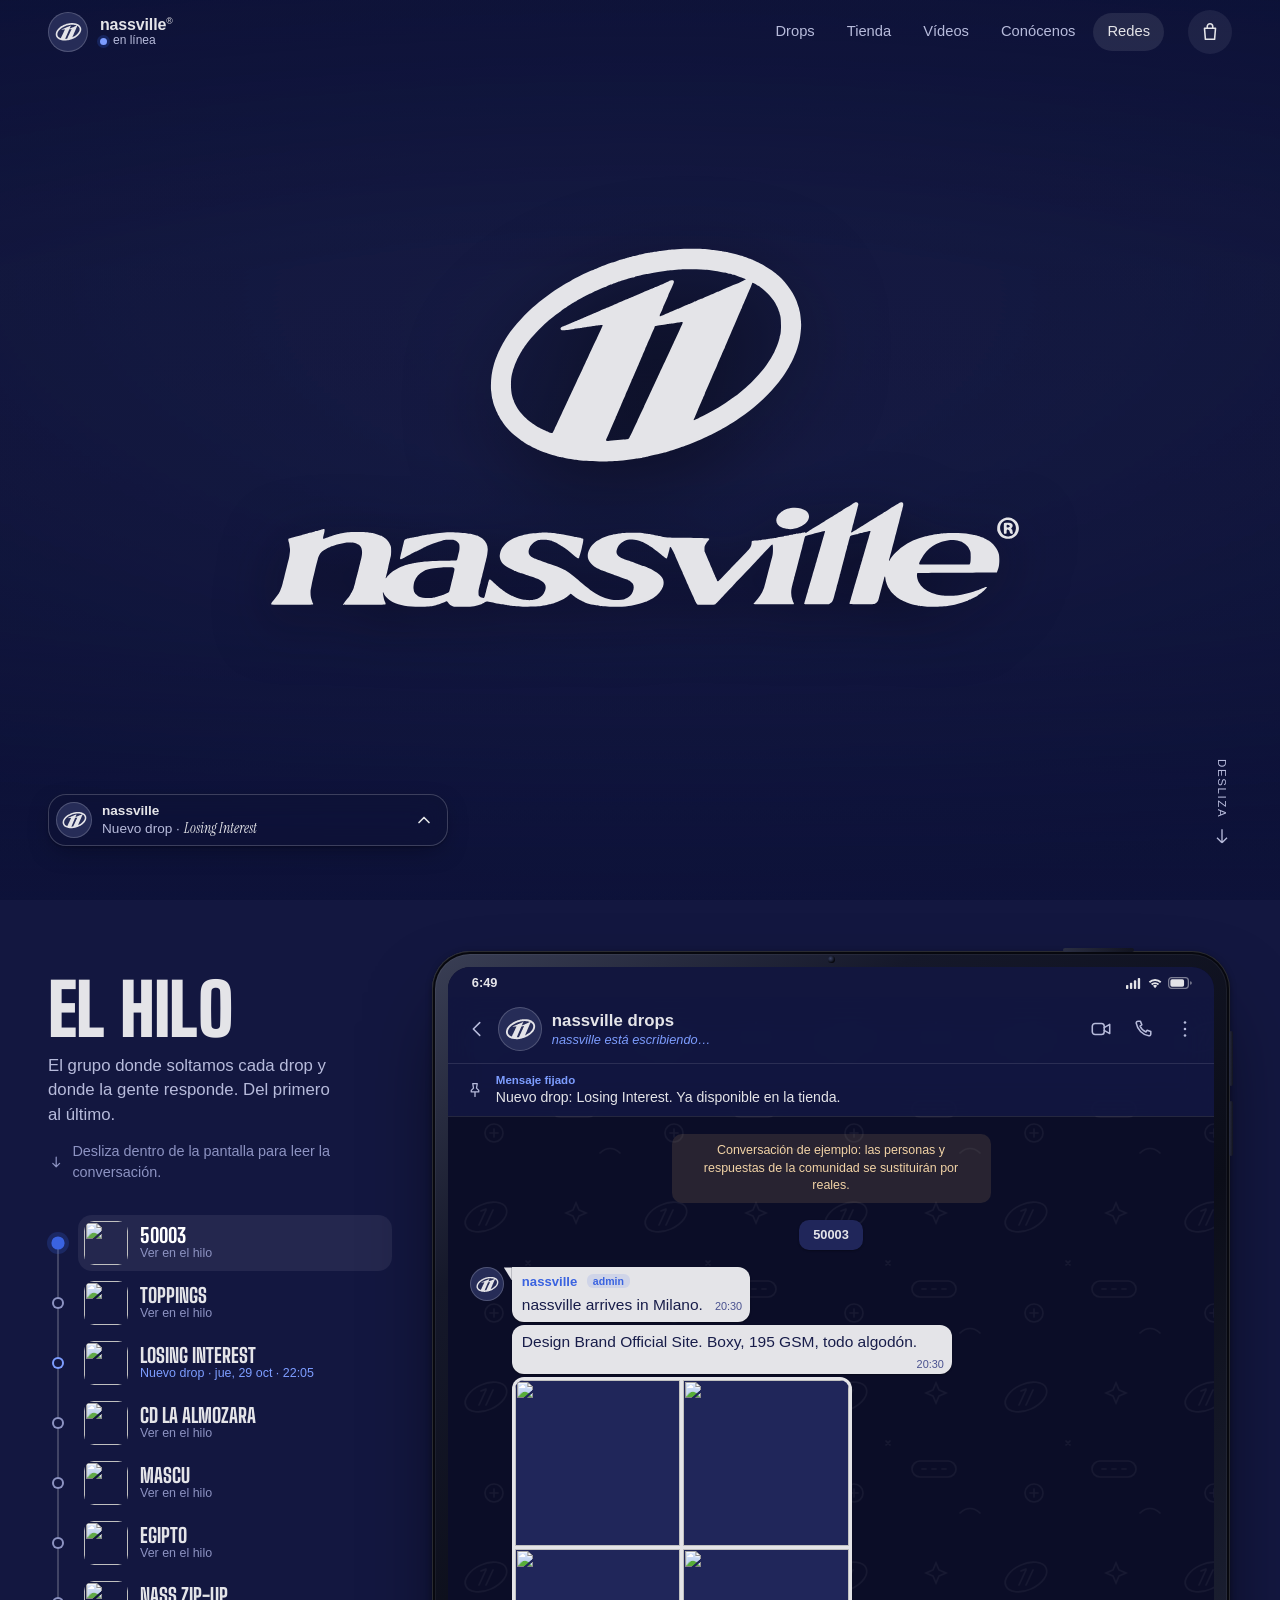
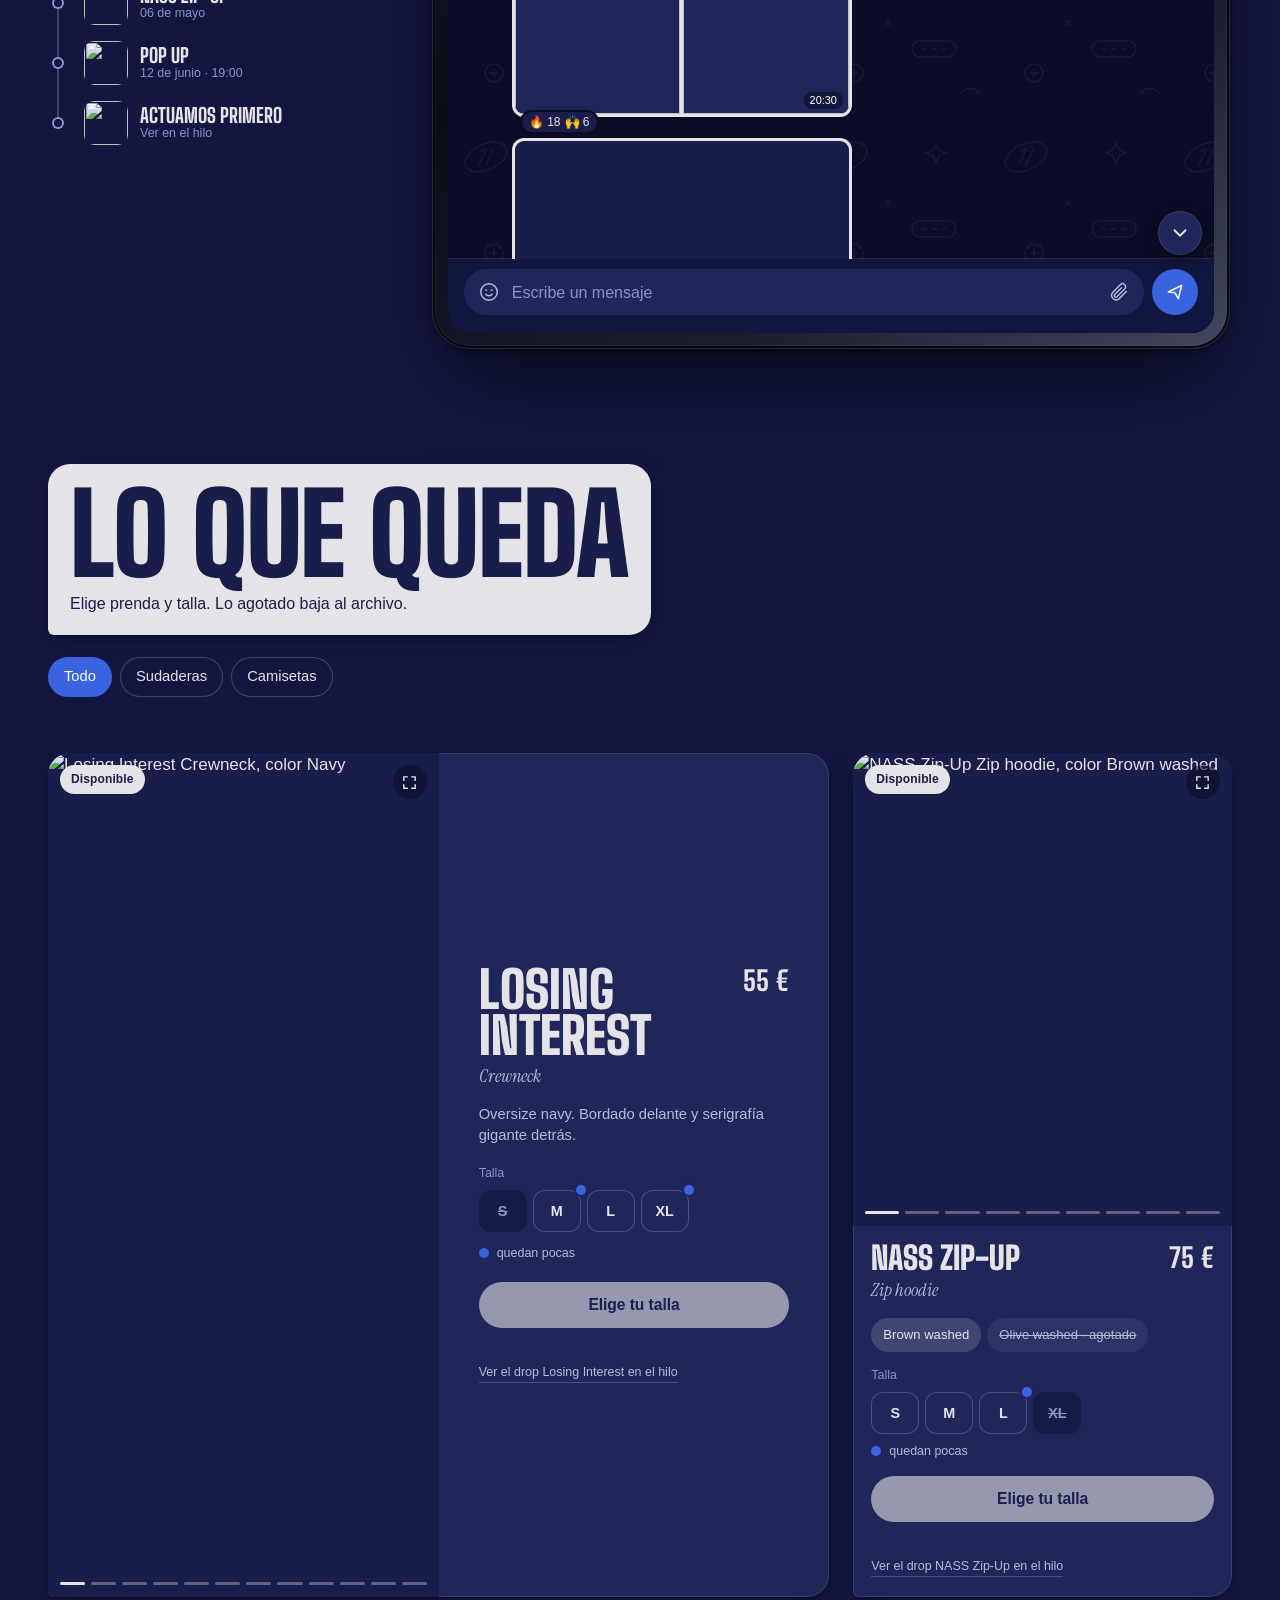
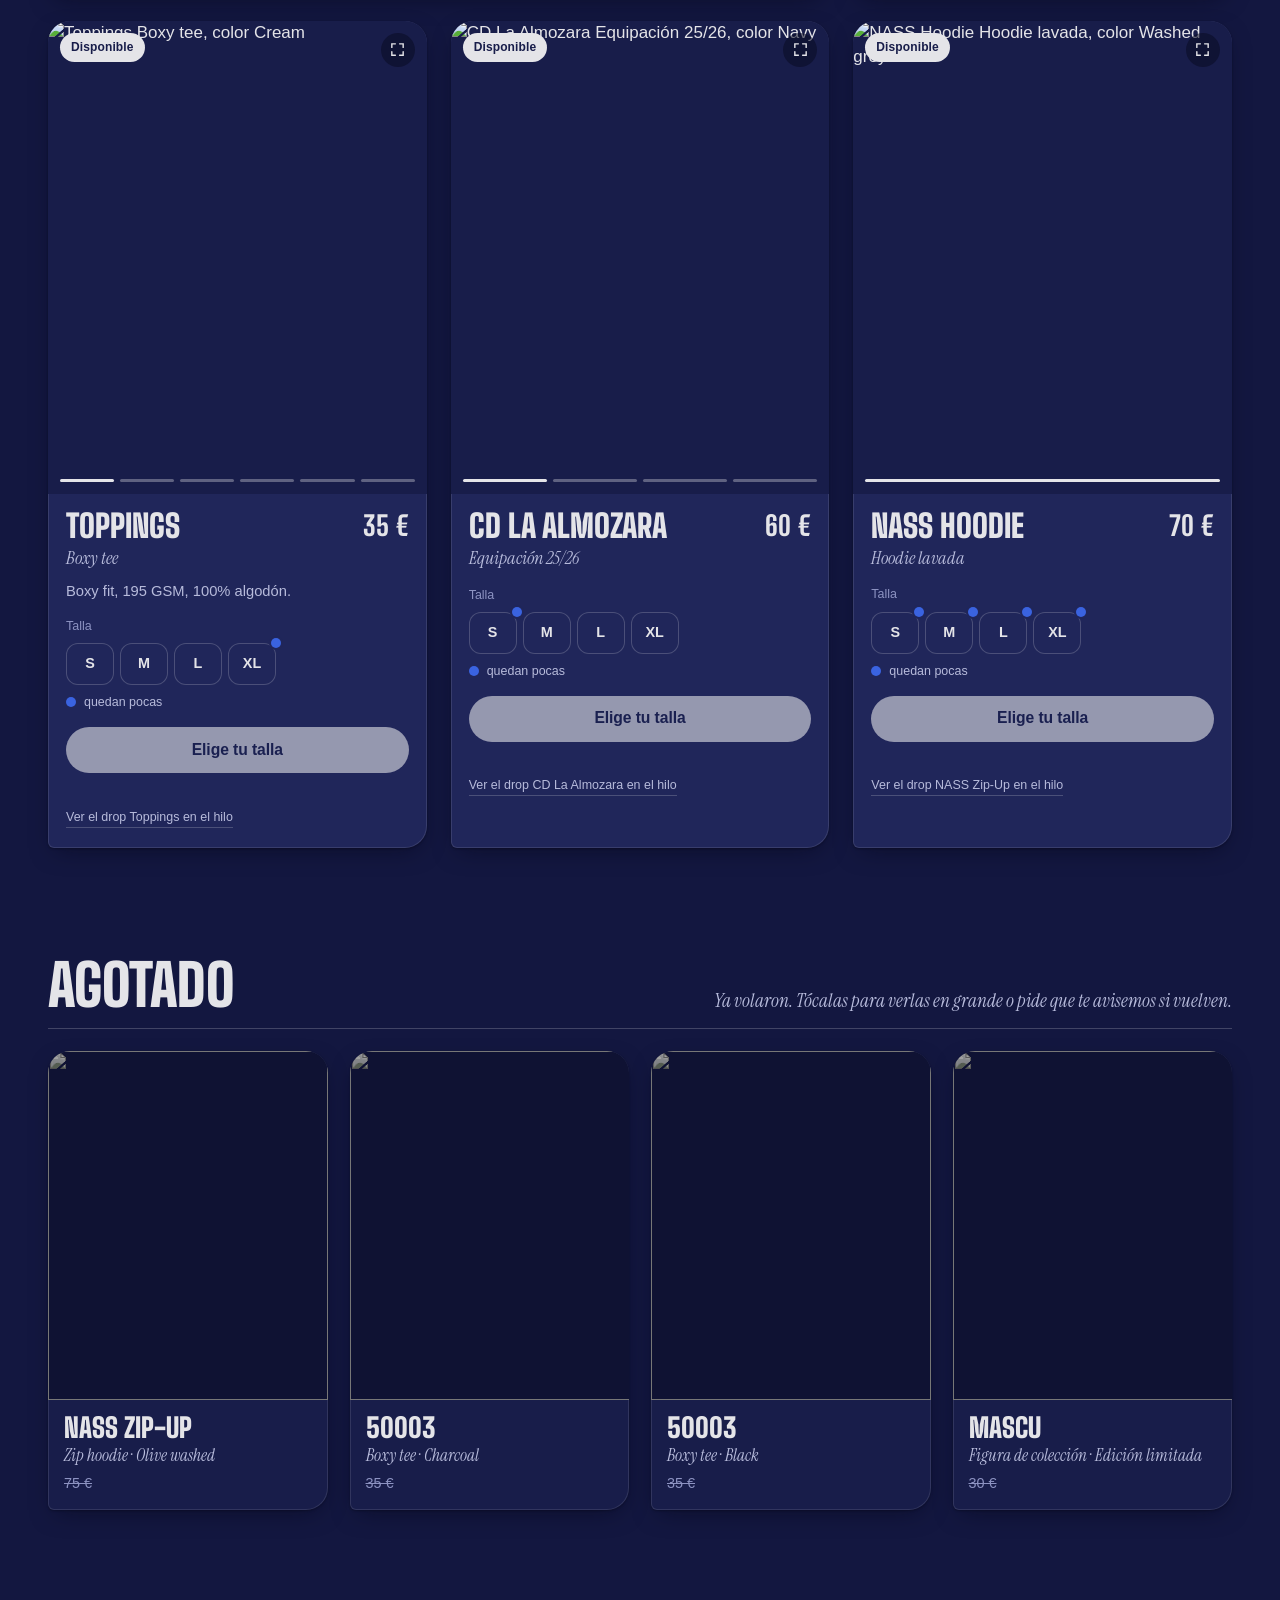
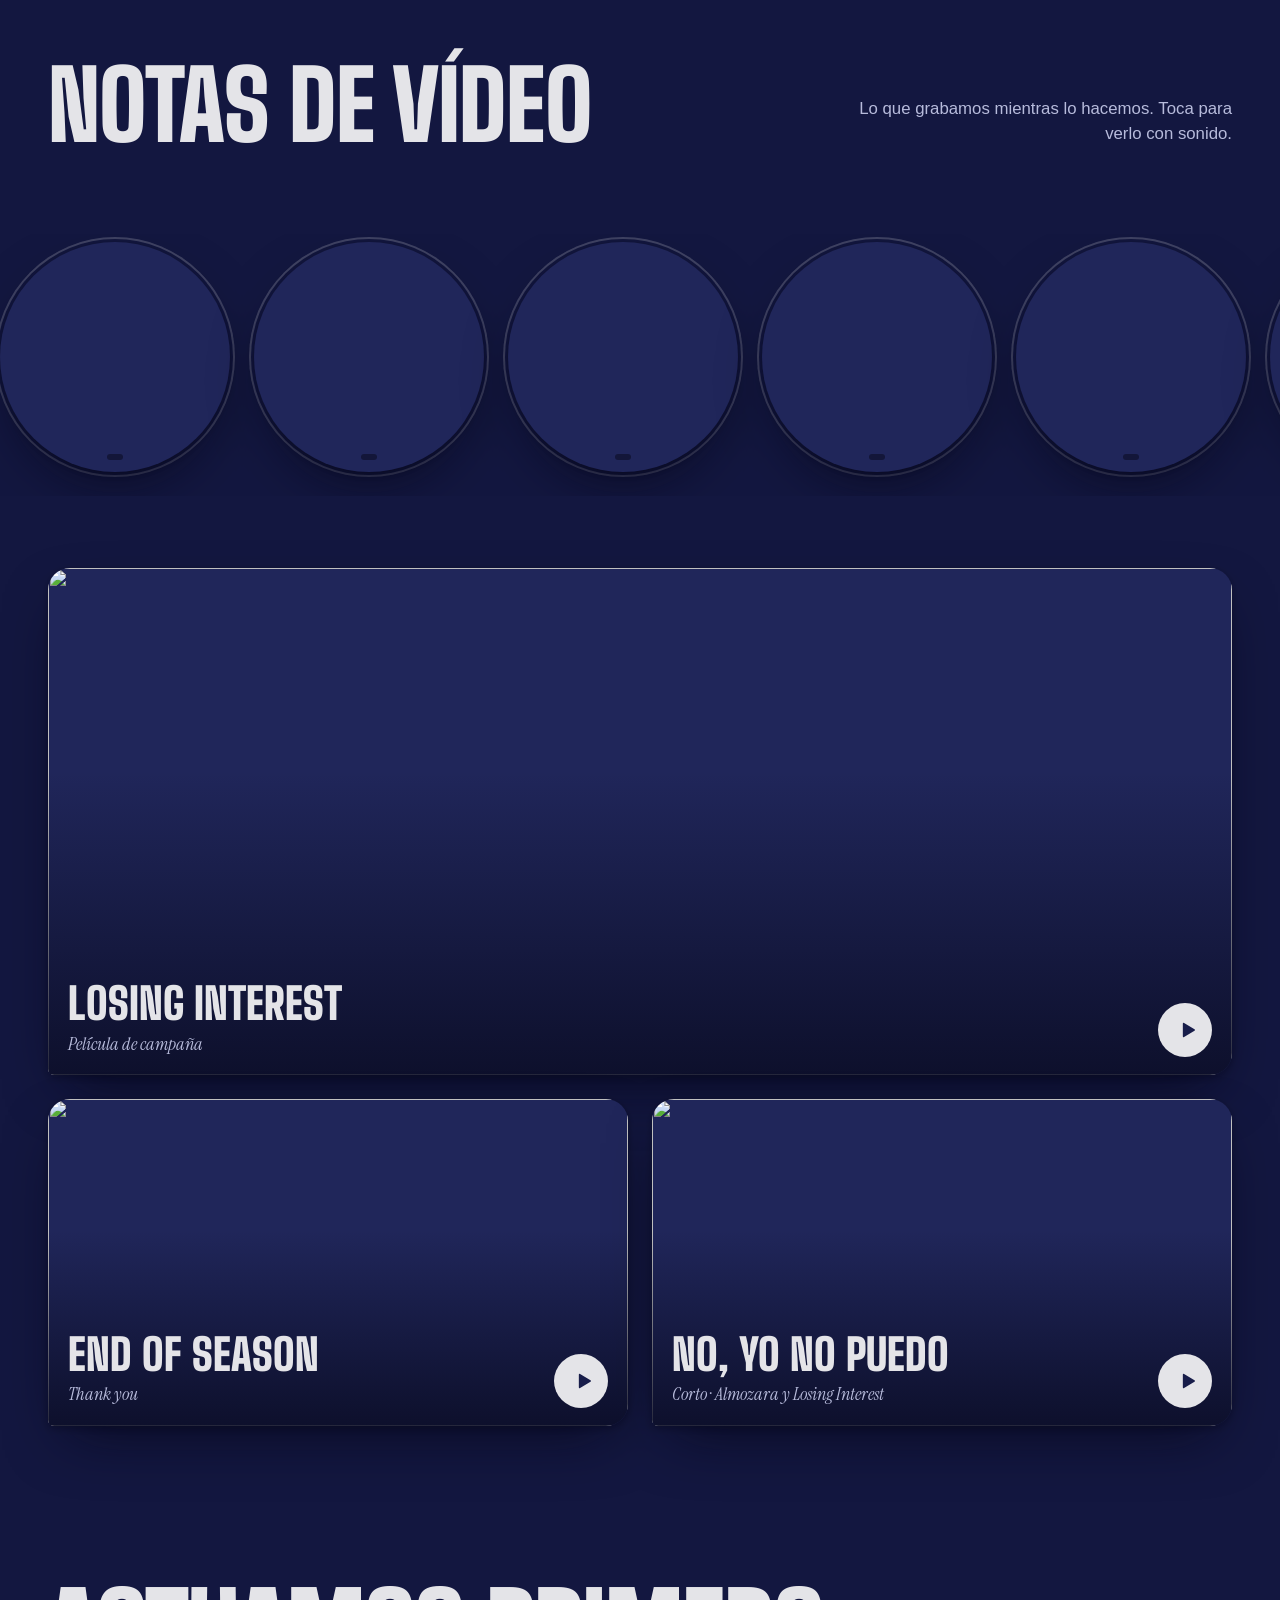
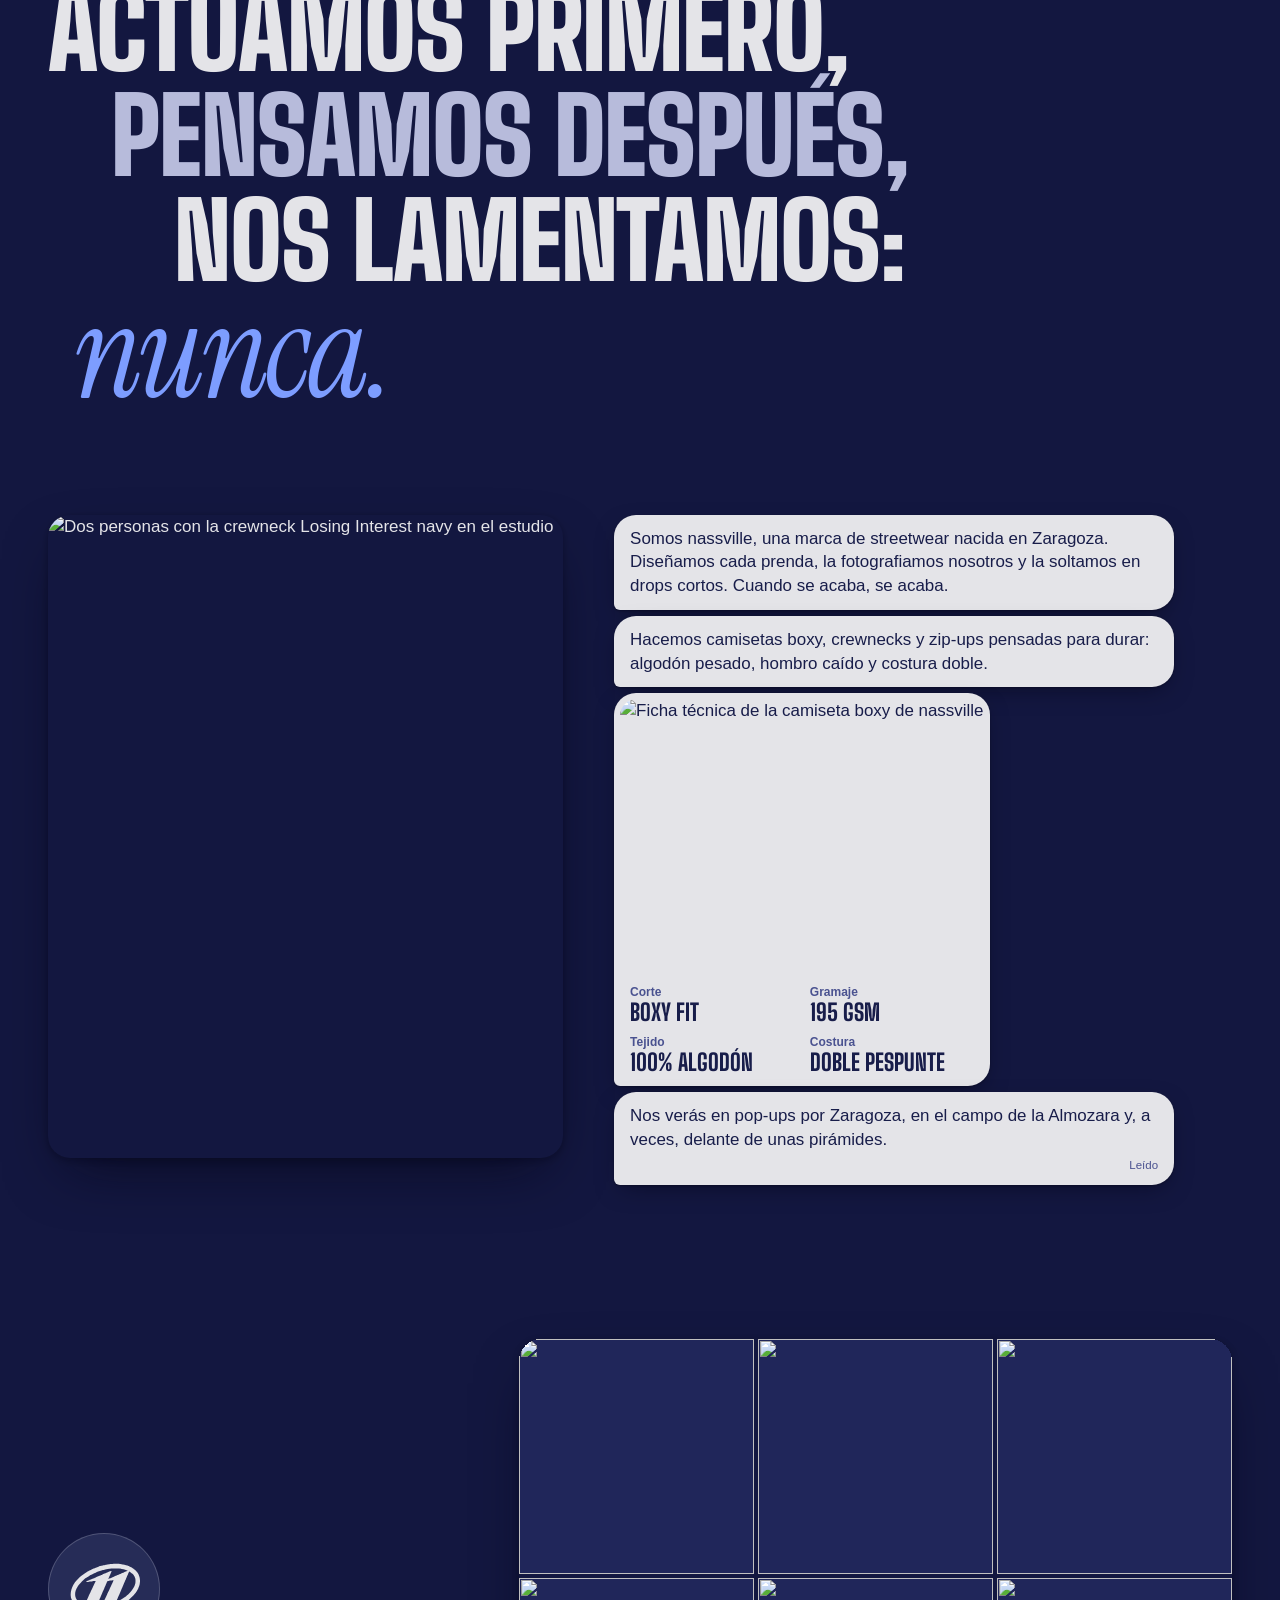
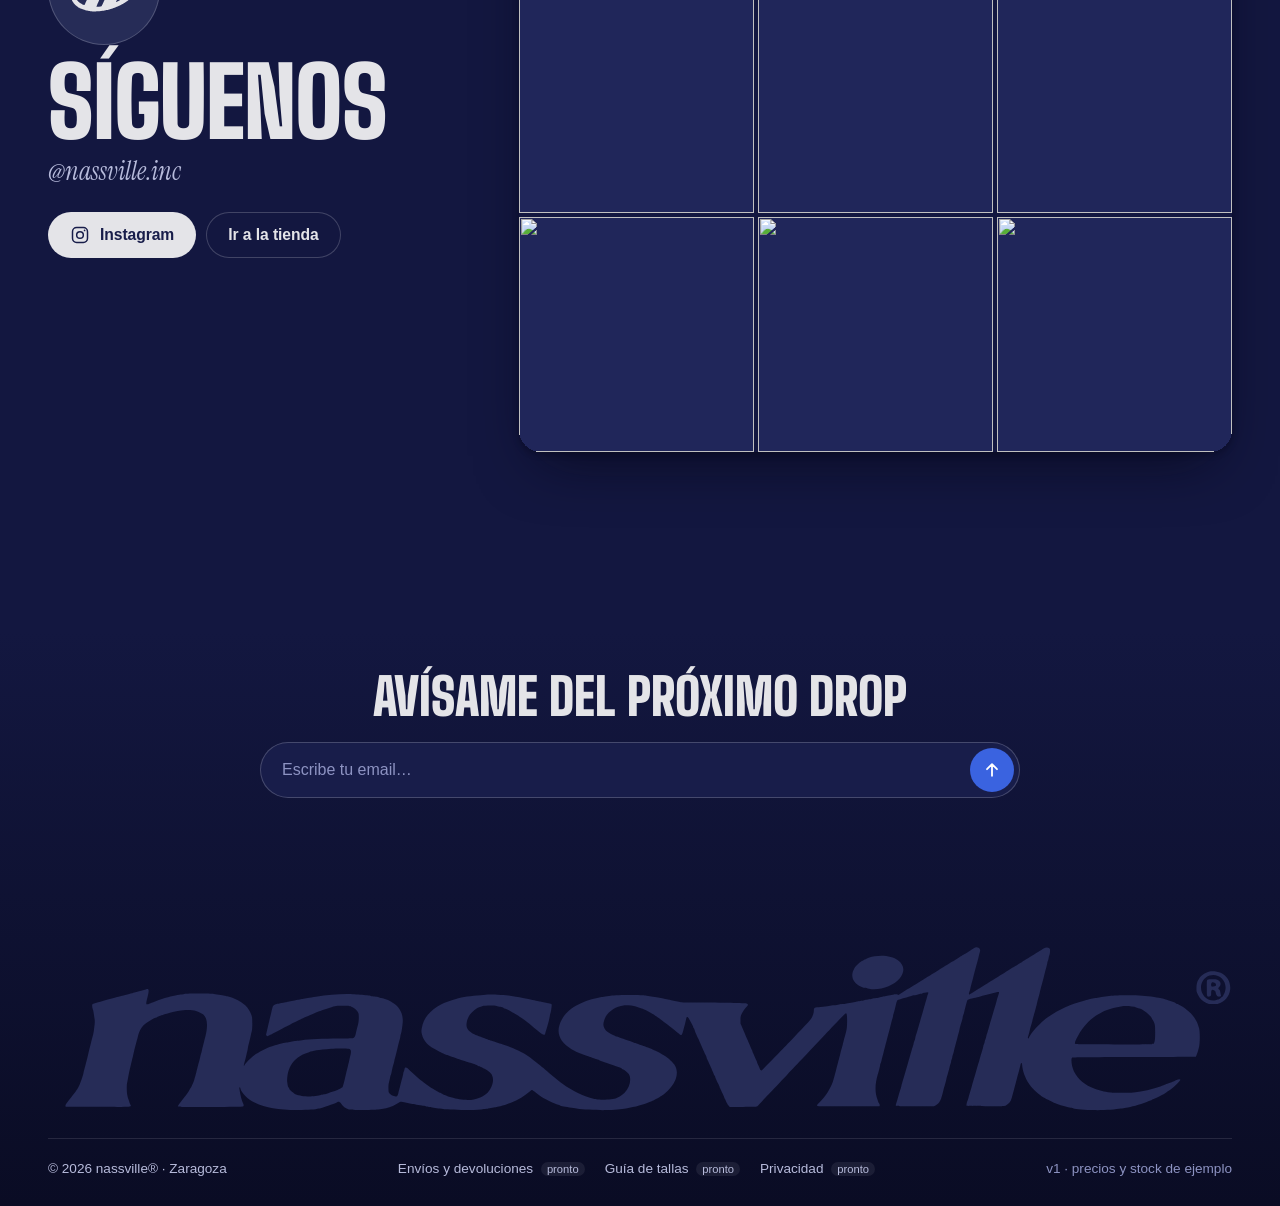
==== index.html @ be44c834 "Tragaperras: el rodillo gira dentro de la forma fija del botón El botón ya no gira como un bloque (e" ====
<!doctype html>
<html lang="es">
<head>
  <meta charset="utf-8">
  <meta name="viewport" content="width=device-width, initial-scale=1, viewport-fit=cover">
  <title>nassville® — Tienda oficial</title>
  <meta name="description" content="nassville, streetwear de Zaragoza. Drops, catálogo y todo lo que queda en tu talla.">
  <meta name="theme-color" content="#151a40">
  <!-- versión de prueba: fuera de buscadores, solo se entra con el enlace -->
  <meta name="robots" content="noindex, nofollow, noarchive">
  <link rel="preconnect" href="https://fonts.googleapis.com">
  <link rel="preconnect" href="https://fonts.gstatic.com" crossorigin>
  <link href="https://fonts.googleapis.com/css2?family=Big+Shoulders+Display:wght@700;800;900&family=Instrument+Serif:ital@0;1&display=swap" rel="stylesheet">
  <link rel="stylesheet" href="css/styles.css?v=50">
  <script type="importmap">
    { "imports": {
      "three": "https://cdn.jsdelivr.net/npm/three@0.169.0/build/three.module.js",
      "three/addons/": "https://cdn.jsdelivr.net/npm/three@0.169.0/examples/jsm/"
    } }
  </script>
  <!-- el logo 3D: Three.js empieza a bajar ya, a la vez que la página
       (siempre después del importmap, o el navegador lo ignora) -->
  <link rel="modulepreload" href="https://cdn.jsdelivr.net/npm/three@0.169.0/build/three.module.js" crossorigin>
  <link rel="modulepreload" href="https://cdn.jsdelivr.net/npm/three@0.169.0/examples/jsm/loaders/SVGLoader.js" crossorigin>
  <link rel="modulepreload" href="https://cdn.jsdelivr.net/npm/three@0.169.0/examples/jsm/environments/RoomEnvironment.js" crossorigin>
</head>
<body>
  <a class="skip" href="#tienda">Saltar a la tienda</a>

  <!-- Barra superior: cabecera de conversación -->
  <header class="chatbar" data-chatbar>
    <a class="chatbar__who" href="#top" aria-label="nassville, inicio">
      <span class="avatar" data-logo="emblem" aria-hidden="true"></span>
      <span class="chatbar__name">
        <strong>nassville<sup>®</sup></strong>
        <small><span class="dot" aria-hidden="true"></span> en línea</small>
      </span>
    </a>
    <nav class="chatbar__nav" aria-label="Secciones">
      <a href="#hilo">Drops</a>
      <a href="#tienda">Tienda</a>
      <a href="#videos">Vídeos</a>
      <a href="#conocenos">Conócenos</a>
      <a href="#redes">Redes</a>
    </nav>
    <button class="bag" type="button" data-bag-button aria-label="Bolsa, 0 prendas">
      <svg viewBox="0 0 24 24" aria-hidden="true"><path d="M6 8h12l-1 12H7L6 8Z"/><path d="M9 8V6a3 3 0 0 1 6 0v2"/></svg>
      <span class="bag__count" data-bag-count>0</span>
    </button>
    <button class="menu" type="button" data-menu-button aria-expanded="false" aria-controls="menu" aria-label="Abrir menú">
      <span></span><span></span>
    </button>
  </header>

  <div class="sheet" id="menu" data-menu hidden>
    <nav aria-label="Menú">
      <a href="#hilo">Drops</a>
      <a href="#tienda">Tienda</a>
      <a href="#videos">Vídeos</a>
      <a href="#conocenos">Conócenos</a>
      <a href="#redes">Redes</a>
    </nav>
  </div>

  <main id="top">
    <!-- 1 · HERO: logo 3D sobre vídeo -->
    <section class="hero" aria-label="nassville">
      <div class="hero__media" aria-hidden="true">
        <video class="hero__video hero__video--wide" muted loop playsinline preload="none" poster="assets/video/hero.jpg">
          <source src="assets/video/hero.mp4" type="video/mp4">
        </video>
        <video class="hero__video hero__video--tall" muted loop playsinline preload="none" poster="assets/video/hero-mobile.jpg">
          <source src="assets/video/hero-mobile.mp4" type="video/mp4">
        </video>
        <div class="hero__veil"></div>
      </div>

      <div class="hero__stage">
        <canvas class="hero__canvas" data-hero-canvas aria-hidden="true"></canvas>
        <span class="hero__emblem-fallback" data-logo="emblem" aria-hidden="true"></span>
        <h1 class="hero__word">
          <span class="sr-only">nassville</span>
          <span data-logo="word" aria-hidden="true"></span>
        </h1>
      </div>

      <div class="hero__thread">
        <div class="hero__drop">
        <div class="bubble bubble--in bubble--hero" id="hero-bubble" data-hero-bubble hidden>
          <button class="hero__close" type="button" data-hero-close aria-label="Cerrar mensaje">
            <svg viewBox="0 0 24 24" aria-hidden="true"><path d="M6 9l6 6 6-6"/></svg>
          </button>
          <p class="bubble__muted">me vas a matar pero...</p>
          <p>Nuevo drop: <em>Losing Interest</em>. Navy, oversize, quedan pocas tallas.</p>
          <div class="bubble__actions">
            <a class="btn btn--primary" href="#tienda" data-filter-link="camisetas">Ver drop</a>
            <a class="btn btn--ghost" href="#hilo">Ver el hilo</a>
          </div>
          <span class="stamp">22:05</span>
        </div>
        <button class="hero__notif" type="button" data-hero-notif aria-expanded="false" aria-controls="hero-bubble">
          <span class="avatar" data-logo="emblem" aria-hidden="true"></span>
          <span class="hero__notif-text">
            <strong>nassville</strong>
            <span>Nuevo drop · <em>Losing Interest</em></span>
          </span>
          <svg viewBox="0 0 24 24" aria-hidden="true"><path d="M6 15l6-6 6 6"/></svg>
        </button>
        </div>
      </div>

      <a class="hero__scroll" href="#hilo" aria-label="Bajar al hilo">
        <span>desliza</span>
        <svg viewBox="0 0 24 24" aria-hidden="true"><path d="M12 4v16m0 0-6-6m6 6 6-6"/></svg>
      </a>
    </section>

    <!-- 2 · EL HILO: drops como conversación -->
    <section class="thread" id="hilo" aria-labelledby="hilo-title">
      <div class="thread__head reveal reveal--title">
        <h2 id="hilo-title" class="display">El hilo</h2>
        <p class="lede">El grupo donde soltamos cada drop y donde la gente responde. Del primero al último.</p>
        <p class="thread__hint">
          <svg viewBox="0 0 24 24" aria-hidden="true"><path d="M12 5v14m0 0-5-5m5 5 5-5"/></svg>
          Desliza dentro de la pantalla para leer la conversación.
        </p>
        <nav class="thread__index" aria-label="Ir a un drop del hilo">
          <ol data-drop-index></ol>
        </nav>
      </div>
      <div class="phone" data-device>
        <span class="phone__btn phone__btn--action" aria-hidden="true"></span>
        <span class="phone__btn phone__btn--vol-up" aria-hidden="true"></span>
        <span class="phone__btn phone__btn--vol-down" aria-hidden="true"></span>
        <span class="phone__btn phone__btn--power" aria-hidden="true"></span>
        <span class="phone__camera" aria-hidden="true"></span>
        <div class="phone__screen">
          <div class="phone__status" aria-hidden="true">
            <span class="phone__time" data-phone-time>22:05</span>
            <span class="phone__island"></span>
            <span class="phone__icons">
              <svg viewBox="0 0 20 14"><rect x="0" y="9" width="3" height="5" rx="1"/><rect x="5" y="6" width="3" height="8" rx="1"/><rect x="10" y="3" width="3" height="11" rx="1"/><rect x="15" y="0" width="3" height="14" rx="1"/></svg>
              <svg viewBox="0 0 18 14"><path d="M9 13.2 11.6 10a3.6 3.6 0 0 0-5.2 0Z"/><path d="M3.8 7.4a7.4 7.4 0 0 1 10.4 0l-1.6 1.9a5 5 0 0 0-7.2 0Z"/><path d="M1 4.6a11.4 11.4 0 0 1 16 0l-1.6 1.9a9 9 0 0 0-12.8 0Z"/></svg>
              <svg class="phone__battery" viewBox="0 0 28 14"><rect x="0.75" y="0.75" width="23" height="12.5" rx="3.5" fill="none" stroke="currentColor" stroke-width="1.5" opacity="0.5"/><rect x="2.75" y="2.75" width="16" height="8.5" rx="2"/><path d="M25.8 5v4a2 2 0 0 0 0-4Z" opacity="0.5"/></svg>
            </span>
          </div>
      <div class="chat" aria-label="Grupo de chat nassville drops">
        <div class="chat__top">
          <header class="chat__head">
            <span class="chat__back" aria-hidden="true">
              <svg viewBox="0 0 24 24"><path d="M15 5l-7 7 7 7"/></svg>
            </span>
            <span class="avatar chat__avatar" data-logo="emblem" aria-hidden="true"></span>
            <div class="chat__title">
              <strong data-chat-name>nassville drops</strong>
              <small data-chat-status aria-live="polite"></small>
            </div>
            <div class="chat__tools" aria-hidden="true">
              <svg viewBox="0 0 24 24"><rect x="2.5" y="6" width="13" height="12" rx="3"/><path d="m15.5 10.5 6-3.5v10l-6-3.5"/></svg>
              <svg viewBox="0 0 24 24"><path d="M6.6 3.5h2.6l1.5 4-2 1.3a12 12 0 0 0 6.5 6.5l1.3-2 4 1.5v2.6a2 2 0 0 1-2.2 2A17 17 0 0 1 4.6 5.7a2 2 0 0 1 2-2.2Z"/></svg>
              <svg viewBox="0 0 24 24"><circle cx="12" cy="5" r="1.4" class="fill"/><circle cx="12" cy="12" r="1.4" class="fill"/><circle cx="12" cy="19" r="1.4" class="fill"/></svg>
            </div>
          </header>
          <a class="chat__pinned" data-chat-pinned href="#hilo">
            <svg viewBox="0 0 24 24" aria-hidden="true"><path d="M9 3.5h6l-1 6 3 3v2H7v-2l3-3-1-6ZM12 14.5v6"/></svg>
            <span><small>Mensaje fijado</small><span data-chat-pinned-text></span></span>
          </a>
        </div>

        <div class="chat__body" data-thread role="log" aria-label="Mensajes del grupo" tabindex="0"></div>
        <button class="chat__down" type="button" data-chat-down aria-label="Ir al último mensaje">
          <svg viewBox="0 0 24 24" aria-hidden="true"><path d="M6 9l6 6 6-6"/></svg>
        </button>

        <form class="chat__composer" data-chat-composer>
          <label class="chat__field">
            <span class="sr-only">Escribe un mensaje al grupo</span>
            <svg viewBox="0 0 24 24" aria-hidden="true"><circle cx="12" cy="12" r="9"/><path d="M8.5 14.5a4.5 4.5 0 0 0 7 0"/><circle cx="9" cy="10" r="1" class="fill"/><circle cx="15" cy="10" r="1" class="fill"/></svg>
            <input type="text" name="message" placeholder="Escribe un mensaje" autocomplete="off" maxlength="300">
            <svg viewBox="0 0 24 24" aria-hidden="true"><path d="m20 11.5-8 8a5 5 0 0 1-7-7l8.5-8.5a3.3 3.3 0 0 1 4.7 4.7l-8.5 8.5a1.7 1.7 0 0 1-2.4-2.4l7.5-7.5"/></svg>
          </label>
          <button class="chat__send" type="submit" aria-label="Enviar mensaje">
            <svg viewBox="0 0 24 24" aria-hidden="true"><path d="M4 12 20 4l-4 16-4-7-8-1Z"/></svg>
          </button>
        </form>
      </div>
        </div>
      </div>
    </section>

    <!-- 3 · TIENDA -->
    <section class="shop" id="tienda" aria-labelledby="tienda-title">
      <div class="shop__head">
        <div class="bubble bubble--in bubble--wide reveal">
          <h2 id="tienda-title" class="display display--xl">Lo que queda</h2>
          <p>Elige prenda y talla. Lo agotado baja al archivo.</p>
        </div>
        <div class="chips" role="toolbar" aria-label="Filtrar productos" data-filters>
          <button class="chip is-active" type="button" data-filter="todo" aria-pressed="true">Todo</button>
          <button class="chip" type="button" data-filter="sudaderas" aria-pressed="false">Sudaderas</button>
          <button class="chip" type="button" data-filter="camisetas" aria-pressed="false">Camisetas</button>
        </div>
      </div>

      <ul class="products" data-products aria-live="polite"></ul>
      <p class="products__empty" data-products-empty hidden>Nada por aquí con ese filtro. Prueba con <button type="button" class="linklike" data-filter-reset>todo</button>.</p>

      <div class="archive" aria-labelledby="archivo-title">
        <div class="archive__head reveal reveal--title">
          <h3 id="archivo-title" class="display">Agotado</h3>
          <p>Ya volaron. Tócalas para verlas en grande o pide que te avisemos si vuelven.</p>
        </div>
        <ul class="archive__grid" data-archive></ul>
      </div>
    </section>

    <!-- 4 · VÍDEOS -->
    <section class="videos" id="videos" aria-labelledby="videos-title">
      <div class="videos__head reveal reveal--title">
        <h2 id="videos-title" class="display display--xl">Notas de vídeo</h2>
        <p class="lede">Lo que grabamos mientras lo hacemos. Toca para verlo con sonido.</p>
      </div>
      <ul class="notes" data-notes></ul>
      <ul class="films" data-films></ul>
    </section>

    <!-- 5 · CONÓCENOS -->
    <section class="about" id="conocenos" aria-labelledby="about-title">
      <h2 id="about-title" class="sr-only">Conócenos</h2>
      <p class="manifesto reveal" aria-label="Actuamos primero, pensamos después, nos lamentamos: nunca.">
        <span>Actuamos primero,</span>
        <span>pensamos después,</span>
        <span>nos lamentamos:</span>
        <span class="manifesto__last">nunca.</span>
      </p>

      <div class="about__grid">
        <figure class="about__photo reveal">
          <img src="assets/img/DQ6awDBiDKX-3.jpg" alt="Dos personas con la crewneck Losing Interest navy en el estudio" loading="lazy" width="1120" height="1400">
        </figure>
        <div class="about__thread">
          <div class="bubble bubble--in reveal">
            <p>Somos nassville, una marca de streetwear nacida en Zaragoza. Diseñamos cada prenda, la fotografiamos nosotros y la soltamos en drops cortos. Cuando se acaba, se acaba.</p>
          </div>
          <div class="bubble bubble--in reveal">
            <p>Hacemos camisetas boxy, crewnecks y zip-ups pensadas para durar: algodón pesado, hombro caído y costura doble.</p>
          </div>
          <div class="bubble bubble--in bubble--attach reveal">
            <img src="assets/img/DNJDF6FIfKv-4.jpg" alt="Ficha técnica de la camiseta boxy de nassville" loading="lazy" width="1120" height="1400">
            <dl class="spec">
              <div><dt>Corte</dt><dd>Boxy fit</dd></div>
              <div><dt>Gramaje</dt><dd>195 GSM</dd></div>
              <div><dt>Tejido</dt><dd>100% algodón</dd></div>
              <div><dt>Costura</dt><dd>Doble pespunte</dd></div>
            </dl>
          </div>
          <div class="bubble bubble--in reveal">
            <p>Nos verás en pop-ups por Zaragoza, en el campo de la Almozara y, a veces, delante de unas pirámides.</p>
            <span class="stamp">Leído</span>
          </div>
        </div>
      </div>
    </section>

    <!-- 6 · REDES -->
    <section class="social" id="redes" aria-labelledby="redes-title">
      <div class="social__card reveal">
        <span class="avatar avatar--xl" data-logo="emblem" aria-hidden="true"></span>
        <h2 id="redes-title" class="display display--xl">Síguenos</h2>
        <p class="social__handle" data-handle>@nassville.inc</p>
        <div class="social__links">
          <a class="btn btn--primary" data-ig-link href="https://www.instagram.com/nassville.inc/" target="_blank" rel="noopener">
            <svg viewBox="0 0 24 24" aria-hidden="true"><rect x="3" y="3" width="18" height="18" rx="5"/><circle cx="12" cy="12" r="4"/><circle cx="17.5" cy="6.5" r="1" class="fill"/></svg>
            Instagram
          </a>
          <a class="btn btn--ghost" href="#tienda">Ir a la tienda</a>
        </div>
      </div>
      <ul class="feed" data-feed aria-label="Últimas fotos de Instagram"></ul>
    </section>
  </main>

  <!-- Cierre: la barra de escribir -->
  <footer class="footer">
    <form class="composer" data-composer novalidate>
      <label for="email" class="composer__label">Avísame del próximo drop</label>
      <div class="composer__row">
        <input id="email" name="email" type="email" inputmode="email" autocomplete="email" placeholder="Escribe tu email…" required>
        <button type="submit" class="composer__send" aria-label="Enviar">
          <svg class="composer__arrow" viewBox="0 0 24 24" aria-hidden="true"><path d="M12 19V5m0 0-6 6m6-6 6 6"/></svg>
          <svg class="composer__check" viewBox="0 0 24 24" aria-hidden="true"><path d="m5 12.5 4.5 4.5L19 7.5"/></svg>
        </button>
      </div>
      <p class="composer__error" data-composer-error role="alert" hidden></p>
      <div class="composer__sent" data-composer-sent aria-live="polite"></div>
    </form>

    <div class="footer__word" data-logo="word" aria-hidden="true"></div>
    <div class="footer__meta">
      <p>© 2026 nassville® · Zaragoza</p>
      <div class="footer__legal">
        <span>Envíos y devoluciones <small>pronto</small></span>
        <span>Guía de tallas <small>pronto</small></span>
        <span>Privacidad <small>pronto</small></span>
      </div>
      <p class="footer__note">v1 · precios y stock de ejemplo</p>
    </div>
  </footer>

  <!-- Reproductor de vídeo -->
  <dialog class="player" data-player aria-label="Reproductor de vídeo">
    <button class="player__close" type="button" data-player-close aria-label="Cerrar vídeo">
      <svg viewBox="0 0 24 24" aria-hidden="true"><path d="M6 6l12 12M18 6 6 18"/></svg>
    </button>
    <video data-player-video controls playsinline></video>
  </dialog>

  <!-- Visor de fotos -->
  <dialog class="viewer" data-viewer aria-label="Foto">
    <button class="player__close" type="button" data-viewer-close aria-label="Cerrar foto">
      <svg viewBox="0 0 24 24" aria-hidden="true"><path d="M6 6l12 12M18 6 6 18"/></svg>
    </button>
    <img data-viewer-img src="assets/video/hero.jpg" alt="">
  </dialog>

  <!-- Vista ampliada de producto: cartas sobre vídeo con el color de la prenda -->
  <dialog class="pview" data-pview aria-labelledby="pview-name">
    <div class="pview__bg" aria-hidden="true">
      <video class="pview__video" data-pview-video muted playsinline preload="none"></video>
      <div class="pview__tint"></div>
      <div class="pview__shade"></div>
    </div>

    <header class="pview__head">
      <div class="pview__title">
        <h2 id="pview-name" class="pview__name" data-pview-name>Producto</h2>
        <p class="pview__meta" data-pview-meta></p>
      </div>
      <span class="pview__stamp" data-pview-stamp hidden>Agotado</span>
      <button class="bag pview__bag" type="button" data-bag-button aria-label="Bolsa, 0 prendas">
        <svg viewBox="0 0 24 24" aria-hidden="true"><path d="M6 8h12l-1 12H7L6 8Z"/><path d="M9 8V6a3 3 0 0 1 6 0v2"/></svg>
        <span class="bag__count" data-bag-count>0</span>
      </button>
      <button class="pview__close" type="button" data-pview-close aria-label="Cerrar">
        <svg viewBox="0 0 24 24" aria-hidden="true"><path d="M6 6l12 12M18 6 6 18"/></svg>
      </button>
    </header>

    <div class="pview__stage" data-pview-stage>
      <div class="pview__deck" data-pview-deck></div>
    </div>

    <footer class="pview__foot">
      <button class="pview__arrow" type="button" data-pview-prev aria-label="Foto anterior">
        <svg viewBox="0 0 24 24" aria-hidden="true"><path d="M15 5l-7 7 7 7"/></svg>
      </button>
      <span class="pview__count" data-pview-count aria-live="polite">1 / 1</span>
      <button class="pview__arrow" type="button" data-pview-next aria-label="Foto siguiente">
        <svg viewBox="0 0 24 24" aria-hidden="true"><path d="M9 5l7 7-7 7"/></svg>
      </button>
      <button class="btn btn--primary pview__cta" type="button" data-pview-cta aria-expanded="false" aria-controls="pview-sheet">Elegir talla</button>
      <div class="pview__sheet" id="pview-sheet" data-pview-sheet data-open="false" aria-hidden="true" inert>
        <div class="pview__sheet-head">
          <strong>Elige tu talla</strong>
          <span data-pview-sheet-meta></span>
        </div>
        <fieldset class="sizes pview__sizes" data-pview-sizes></fieldset>
        <p class="sizes__legend" data-pview-legend><i class="size__low size__low--inline" aria-hidden="true"></i> quedan pocas</p>
        <button class="btn btn--primary pview__add" type="button" data-pview-add>Elige una talla</button>
      </div>
    </footer>
  </dialog>

  <div class="toast" data-toast role="status" aria-live="polite"></div>

  <script src="js/data.js?v=50"></script>
  <script src="js/logo-paths.js?v=50"></script>
  <script src="js/main.js?v=50"></script>
  <script src="js/hero3d.js?v=50"></script>
</body>
</html>
---- css/styles.css ----
/* ==========================================================================
   nassville® — v1
   El mundo: el hilo de mensajes de la marca sobre su azul marino.
   ========================================================================== */

:root {
  /* Azul marino del logo, de más profundo a más claro */
  --navy-950: #0a0c24;
  --navy-900: #0f1233;
  --navy-850: #131740;
  --navy-800: #181d4a;
  --navy-700: #20265a;
  --navy-600: #262c57; /* fondo del logo */
  --navy-500: #343b72;
  --navy-400: #4a5290;

  /* Gris perla del logo */
  --pearl: #e4e4e8;
  --pearl-strong: #f3f3f6;
  --ink-soft: #b7bbdb;  /* texto secundario sobre marino */
  --ink-faint: #8d93c2; /* marcas de hora, metadatos */

  /* Azul de mensaje enviado: el único acento */
  --sent: #3a63e0;
  --sent-strong: #7d9dff;

  --line: rgba(228, 228, 232, 0.12);
  --line-strong: rgba(228, 228, 232, 0.22);

  --f-display: "Big Shoulders Display", "Arial Narrow", sans-serif;
  --f-serif: "Instrument Serif", "Times New Roman", serif;
  --f-body: -apple-system, BlinkMacSystemFont, "SF Pro Text", "Segoe UI", Roboto, "Helvetica Neue", Arial, sans-serif;

  --ease-out: cubic-bezier(0.23, 1, 0.32, 1);
  --ease-in-out: cubic-bezier(0.77, 0, 0.175, 1);
  --ease-drawer: cubic-bezier(0.32, 0.72, 0, 1);

  --r-bubble: 22px;
  --r-tail: 6px;

  --gutter: clamp(16px, 4vw, 48px);
  --max: 1280px;
  --bar-h: 64px;

  --shadow-1: 0 1px 2px rgba(5, 6, 20, 0.35), 0 8px 24px -8px rgba(5, 6, 20, 0.55);
  --shadow-2: 0 2px 6px rgba(5, 6, 20, 0.35), 0 24px 60px -20px rgba(5, 6, 20, 0.75);

  color-scheme: dark;
}

/* ---------- Base ---------- */

*,
*::before,
*::after { box-sizing: border-box; }

html {
  scroll-behavior: smooth;
  scroll-padding-top: calc(var(--bar-h) + 16px);
  -webkit-text-size-adjust: 100%;
  text-size-adjust: 100%;
}

body {
  margin: 0;
  background: var(--navy-850);
  color: var(--pearl);
  font-family: var(--f-body);
  font-size: 17px;
  line-height: 1.45;
  -webkit-font-smoothing: antialiased;
  -moz-osx-font-smoothing: grayscale;
  overflow-x: hidden;
  overflow-x: clip;
  -webkit-tap-highlight-color: transparent;
}

img, video, svg, canvas { display: block; max-width: 100%; }
img, video { height: auto; }

a { color: inherit; text-decoration-thickness: 1px; text-underline-offset: 0.2em; }
button { font: inherit; color: inherit; }

::selection { background: var(--sent); color: #fff; }

:focus-visible {
  outline: 2px solid var(--sent-strong);
  outline-offset: 3px;
  border-radius: 8px;
}

html { scrollbar-color: var(--navy-400) var(--navy-900); scrollbar-width: thin; }
::-webkit-scrollbar { width: 10px; height: 10px; }
::-webkit-scrollbar-track { background: var(--navy-900); }
::-webkit-scrollbar-thumb { background: var(--navy-500); border-radius: 10px; border: 2px solid var(--navy-900); }

input { caret-color: var(--sent-strong); }

.sr-only {
  position: absolute; width: 1px; height: 1px; padding: 0; margin: -1px;
  overflow: hidden; clip: rect(0 0 0 0); white-space: nowrap; border: 0;
}

.skip {
  position: fixed; left: 16px; top: -60px; z-index: 100;
  padding: 10px 16px; border-radius: 999px;
  background: var(--pearl); color: var(--navy-800); font-weight: 600;
  transition: top 200ms var(--ease-out);
}
.skip:focus { top: 12px; }

/* ---------- Tipografía ---------- */

.display {
  font-family: var(--f-display);
  font-weight: 900;
  text-transform: uppercase;
  line-height: 0.86;
  letter-spacing: -0.01em;
  margin: 0;
  font-size: clamp(2.6rem, 6vw, 4.5rem);
  text-wrap: balance;
}
.display--xl { font-size: clamp(3.2rem, 9vw, 6rem); }

.lede {
  color: var(--ink-soft);
  max-width: 42ch;
  margin: 0;
  font-size: 1.05rem;
  text-wrap: pretty;
}

em, .serif {
  font-family: var(--f-serif);
  font-style: italic;
  font-weight: 400;
  letter-spacing: 0;
}

/* ---------- Logo inline ---------- */

[data-logo] svg { width: 100%; height: auto; fill: currentColor; }

.avatar {
  display: grid; place-items: center;
  width: 40px; height: 40px; flex: none;
  border-radius: 50%;
  background: var(--navy-600);
  color: var(--pearl);
  box-shadow: inset 0 0 0 1px var(--line-strong);
  padding: 8px 6px;
}
.avatar--xl { width: 112px; height: 112px; padding: 22px 18px; }

/* ---------- Botones ---------- */

.btn {
  display: inline-flex; align-items: center; justify-content: center; gap: 10px;
  min-height: 46px;
  padding: 0 22px;
  border-radius: 999px;
  border: 0;
  font-weight: 600;
  font-size: 0.98rem;
  letter-spacing: -0.005em;
  text-decoration: none;
  cursor: pointer;
  transition: transform 160ms var(--ease-out), background-color 200ms ease, color 200ms ease, box-shadow 200ms ease, opacity 240ms ease;
}
.btn__label { display: inline-block; }
.btn:active { transform: scale(0.97); }
.btn svg { width: 20px; height: 20px; fill: none; stroke: currentColor; stroke-width: 1.8; }
.btn svg .fill { fill: currentColor; stroke: none; }

.btn--primary { background: var(--pearl); color: var(--navy-800); }
.btn--ghost { background: transparent; color: var(--pearl); box-shadow: inset 0 0 0 1px var(--line-strong); }
.btn--sent { background: var(--sent); color: #fff; }
.btn[disabled], .btn[aria-disabled="true"] { opacity: 0.6; cursor: not-allowed; transform: none; }

@media (hover: hover) and (pointer: fine) {
  .btn--primary:hover { background: var(--pearl-strong); }
  .btn--ghost:hover { box-shadow: inset 0 0 0 1px var(--pearl); }
  .btn--sent:hover:not([disabled]) { background: var(--sent-strong); }
}

.linklike {
  background: none; border: 0; padding: 0; color: var(--pearl);
  text-decoration: underline; text-underline-offset: 0.2em; cursor: pointer;
}

/* ---------- Burbujas ---------- */

.bubble {
  position: relative;
  width: max-content;
  max-width: min(560px, 100%);
  padding: 12px 16px 12px;
  border-radius: var(--r-bubble);
  font-size: 1rem;
  line-height: 1.4;
  box-shadow: var(--shadow-1);
}
.bubble p { margin: 0; text-wrap: pretty; }
.bubble p + p { margin-top: 6px; }

.bubble--in {
  background: var(--pearl);
  color: var(--navy-800);
  border-bottom-left-radius: var(--r-tail);
}
.bubble--out {
  margin-left: auto;
  background: var(--sent);
  color: #fff;
  border-bottom-right-radius: var(--r-tail);
}
.bubble--wide { max-width: min(720px, 100%); }

.bubble__muted {
  font-size: 0.8rem;
  font-weight: 600;
  letter-spacing: 0.01em;
  color: var(--navy-500);
}
.bubble--in em { font-size: 1.15em; line-height: 1; }

.bubble__actions { display: flex; flex-wrap: wrap; gap: 8px; margin-top: 14px; }
.bubble--in .btn--primary { background: var(--navy-700); color: var(--pearl); }
.bubble--in .btn--ghost { color: var(--navy-700); box-shadow: inset 0 0 0 1px rgba(32, 38, 90, 0.28); }
@media (hover: hover) and (pointer: fine) {
  .bubble--in .btn--primary:hover { background: var(--navy-600); }
  .bubble--in .btn--ghost:hover { box-shadow: inset 0 0 0 1px var(--navy-700); }
}

.stamp {
  display: block;
  margin-top: 6px;
  text-align: right;
  font-size: 0.72rem;
  font-variant-numeric: tabular-nums;
  color: var(--navy-400);
}
.stamp--out { color: var(--ink-faint); font-size: 0.75rem; }

/* Grupo de burbujas: separación corta dentro, larga entre grupos */
.group { display: grid; grid-template-columns: minmax(0, 1fr); gap: 4px; justify-items: start; }
.group > .bubble + .bubble { border-top-left-radius: var(--r-tail); }

/* Indicador de escribiendo */
.typing {
  display: inline-flex; gap: 5px; align-items: center;
  padding: 14px 16px;
  border-radius: var(--r-bubble);
  border-bottom-left-radius: var(--r-tail);
  background: var(--pearl);
  box-shadow: var(--shadow-1);
}
.typing i {
  width: 8px; height: 8px; border-radius: 50%;
  background: var(--navy-400);
  animation: typing 1.1s infinite ease-in-out;
}
.typing i:nth-child(2) { animation-delay: 0.15s; }
.typing i:nth-child(3) { animation-delay: 0.3s; }
@keyframes typing {
  0%, 60%, 100% { transform: translateY(0); opacity: 0.45; }
  30% { transform: translateY(-4px); opacity: 1; }
}

/* ---------- Barra superior (cabecera de chat) ---------- */

.chatbar {
  position: fixed; inset: 0 0 auto 0; z-index: 50;
  height: var(--bar-h);
  display: flex; align-items: center; gap: 24px;
  padding: 0 var(--gutter);
  padding-top: env(safe-area-inset-top);
  color: var(--pearl);
  transition: background-color 300ms ease, box-shadow 300ms ease, backdrop-filter 300ms ease;
}
.chatbar.is-solid {
  background: rgba(15, 18, 51, 0.82);
  -webkit-backdrop-filter: saturate(140%) blur(18px);
  backdrop-filter: saturate(140%) blur(18px);
  box-shadow: 0 1px 0 var(--line);
}
.chatbar__who { display: flex; align-items: center; gap: 12px; text-decoration: none; }
.chatbar__name { display: grid; line-height: 1.15; }
.chatbar__name strong { font-size: 1rem; font-weight: 700; letter-spacing: -0.01em; }
.chatbar__name sup { font-size: 0.55em; font-weight: 500; }
.chatbar__name small { display: flex; align-items: center; gap: 6px; font-size: 0.75rem; color: var(--ink-soft); }
.dot { width: 7px; height: 7px; border-radius: 50%; background: var(--sent-strong); box-shadow: 0 0 0 3px rgba(58, 99, 224, 0.22); }

.chatbar__nav { display: flex; gap: 4px; margin-left: auto; }
.chatbar__nav a {
  padding: 8px 14px; border-radius: 999px;
  font-size: 0.92rem; font-weight: 500; text-decoration: none;
  color: var(--ink-soft);
  transition: color 200ms ease, background-color 200ms ease;
}
.chatbar__nav a.is-current { color: var(--pearl); background: rgba(228, 228, 232, 0.1); }
@media (hover: hover) and (pointer: fine) {
  .chatbar__nav a:hover { color: var(--pearl); }
}

.bag {
  position: relative;
  display: grid; place-items: center;
  width: 44px; height: 44px; border-radius: 50%;
  border: 0; background: rgba(228, 228, 232, 0.08); cursor: pointer;
  transition: transform 160ms var(--ease-out), background-color 200ms ease;
}
.bag:active { transform: scale(0.95); }
.bag svg { width: 22px; height: 22px; fill: none; stroke: currentColor; stroke-width: 1.7; stroke-linejoin: round; }
.bag__count {
  position: absolute; top: 2px; right: 0;
  min-width: 18px; height: 18px; padding: 0 5px;
  display: grid; place-items: center;
  border-radius: 999px;
  background: var(--sent); color: #fff;
  font-size: 0.7rem; font-weight: 700; font-variant-numeric: tabular-nums;
  transform: scale(0.6); opacity: 0;
  transition: transform 300ms var(--ease-out), opacity 200ms ease;
}
.bag.has-items .bag__count { transform: none; opacity: 1; }
.bag.bump { animation: bump 400ms var(--ease-out); }
@keyframes bump { 30% { transform: scale(1.12); } 100% { transform: scale(1); } }

.menu {
  display: none;
  width: 44px; height: 44px; border: 0; border-radius: 50%;
  background: rgba(228, 228, 232, 0.08); cursor: pointer;
  place-content: center; gap: 6px;
}
.menu span { display: block; width: 18px; height: 1.6px; background: currentColor; border-radius: 2px; transition: transform 250ms var(--ease-out); }
.menu[aria-expanded="true"] span:first-child { transform: translateY(3.8px) rotate(45deg); }
.menu[aria-expanded="true"] span:last-child { transform: translateY(-3.8px) rotate(-45deg); }

.sheet {
  position: fixed; inset: var(--bar-h) 0 auto 0; z-index: 49;
  padding: 8px var(--gutter) 24px;
  background: rgba(15, 18, 51, 0.96);
  -webkit-backdrop-filter: blur(18px);
  backdrop-filter: blur(18px);
  box-shadow: 0 24px 40px -20px rgba(0, 0, 0, 0.6);
  transform-origin: top;
  transition: opacity 220ms var(--ease-out), transform 220ms var(--ease-out);
}
.sheet[hidden] { display: block; opacity: 0; transform: translateY(-8px); pointer-events: none; visibility: hidden; }
.sheet nav { display: grid; }
.sheet a {
  padding: 14px 0;
  font-family: var(--f-display); font-weight: 800; text-transform: uppercase;
  font-size: 2rem; line-height: 1; text-decoration: none;
  border-bottom: 1px solid var(--line);
}

/* ---------- 1 · Hero ---------- */

.hero {
  position: relative;
  min-height: 100vh;
  min-height: 100svh;
  display: grid;
  grid-template-columns: minmax(0, 1fr);
  grid-template-rows: 1fr auto;
  overflow: hidden;
  isolation: isolate;
  background: var(--navy-900);
}
.hero__media { position: absolute; inset: 0; z-index: -1; }
.hero__video {
  position: absolute; inset: 0;
  width: 100%; height: 100%;
  object-fit: cover;
  filter: saturate(0.75) contrast(1.05);
}
.hero__video--tall { display: none; }
.hero__veil {
  position: absolute; inset: 0;
  background:
    radial-gradient(120% 80% at 50% 45%, rgba(20, 25, 70, 0.35) 0%, rgba(13, 16, 48, 0.72) 70%),
    linear-gradient(180deg, rgba(13, 16, 48, 0.55) 0%, rgba(13, 16, 48, 0.1) 30%, rgba(13, 16, 48, 0.35) 70%, var(--navy-850) 100%);
  mix-blend-mode: normal;
}
.hero__veil::after {
  /* tinte marino: lleva el vídeo al color de la marca */
  content: ""; position: absolute; inset: 0;
  background: var(--navy-600);
  mix-blend-mode: color;
  opacity: 0.55;
}

.hero__stage {
  position: relative;
  display: grid;
  place-items: center;
  align-content: center;
  padding: calc(var(--bar-h) + 12px) var(--gutter) 0;
  will-change: transform, opacity;
}
.hero__canvas {
  width: min(78vw, 640px);
  height: min(48vw, 400px);
  max-height: 46svh;
  touch-action: pan-y;
  cursor: grab;
  -webkit-user-select: none;
  user-select: none;
}
.hero__canvas.is-dragging { cursor: grabbing; }
.hero__emblem-fallback {
  display: none;
  width: min(48vw, 340px);
  color: var(--pearl);
  filter: drop-shadow(0 20px 40px rgba(0, 0, 0, 0.5));
}
.hero.no-webgl .hero__canvas { display: none; }
.hero.no-webgl .hero__emblem-fallback { display: block; margin-bottom: 24px; }

.hero__word {
  margin: -8px 0 0;
  width: min(84vw, 760px);
  color: var(--pearl);
  filter: drop-shadow(0 12px 30px rgba(5, 6, 20, 0.55));
  line-height: 0;
}

.hero__thread {
  position: relative;
  display: grid; grid-template-columns: minmax(0, 1fr); justify-items: start; gap: 6px;
  width: min(100%, var(--max));
  margin: 0 auto;
  padding: 24px var(--gutter) clamp(28px, 6vh, 64px);
}

.hero__scroll {
  position: absolute; right: var(--gutter); bottom: clamp(28px, 6vh, 64px);
  display: flex; flex-direction: column; align-items: center; gap: 8px;
  font-size: 0.72rem; letter-spacing: 0.14em; text-transform: uppercase;
  color: var(--ink-soft); text-decoration: none;
}
.hero__scroll span { writing-mode: vertical-rl; }
.hero__scroll svg { width: 20px; height: 20px; fill: none; stroke: currentColor; stroke-width: 1.6; animation: nudge 2.4s var(--ease-in-out) infinite; }
@keyframes nudge { 0%, 100% { transform: translateY(0); } 50% { transform: translateY(6px); } }

/* ---------- 2 · El hilo ---------- */

.thread,
.shop,
.videos,
.about,
.social {
  width: min(100%, var(--max));
  margin: 0 auto;
  padding: clamp(80px, 12vw, 160px) var(--gutter) 0;
}

.thread__head,
.videos__head {
  display: grid;
  gap: 18px;
  margin-bottom: clamp(48px, 7vw, 88px);
}
@media (min-width: 900px) {
  .thread__head,
  .videos__head { grid-template-columns: 1fr auto; align-items: end; }
  .thread__head .lede,
  .videos__head .lede { justify-self: end; text-align: right; }
}
.thread__head .display { font-size: clamp(4rem, 14vw, 10rem); line-height: 0.8; }

/* ---------- 3 · Tienda ---------- */

.shop__head { display: grid; grid-template-columns: minmax(0, 1fr); gap: 22px; margin-bottom: clamp(36px, 5vw, 56px); }
.shop__head .bubble { padding: 16px 22px 20px; }
.shop__head .display--xl { margin: 6px 0 10px; color: var(--navy-800); font-size: clamp(3.4rem, 10vw, 7rem); }

.chips { display: flex; flex-wrap: wrap; gap: 8px; }
.chip {
  min-height: 40px;
  padding: 0 16px;
  border: 0;
  border-radius: 999px;
  background: transparent;
  box-shadow: inset 0 0 0 1px var(--line-strong);
  color: var(--pearl);
  font-size: 0.92rem; font-weight: 500;
  cursor: pointer;
  transition: background-color 200ms ease, color 200ms ease, box-shadow 200ms ease, transform 160ms var(--ease-out);
}
.chip:active { transform: scale(0.96); }
.chip.is-active { background: var(--sent); color: #fff; box-shadow: none; }
@media (hover: hover) and (pointer: fine) {
  .chip:not(.is-active):hover { box-shadow: inset 0 0 0 1px var(--pearl); }
}

.products {
  list-style: none; margin: 0; padding: 0;
  display: grid;
  grid-template-columns: repeat(auto-fill, minmax(min(100%, 290px), 1fr));
  gap: clamp(16px, 2vw, 24px);
}
.products__empty { color: var(--ink-soft); }

.product {
  display: grid;
  grid-template-rows: auto 1fr;
  border-radius: var(--r-bubble);
  border-bottom-left-radius: var(--r-tail);
  background: var(--navy-700);
  box-shadow: var(--shadow-1), inset 0 0 0 1px var(--line);
  overflow: hidden;
  transition: opacity 300ms ease, transform 400ms var(--ease-out);
}
.product.is-hidden { display: none; }
/* La prenda del drop actual factura más grande */
@media (min-width: 900px) {
  .product--lead { grid-column: span 2; grid-template-columns: 1.15fr 1fr; grid-template-rows: none; }
  .product--lead .product__media { aspect-ratio: auto; min-height: 100%; }
  .product--lead .product__name { font-size: clamp(2.6rem, 4vw, 3.6rem); }
}

.product__media {
  position: relative;
  aspect-ratio: 4 / 5;
  background: var(--navy-800);
  overflow: hidden;
}
.product__media img {
  position: absolute; inset: 0;
  width: 100%; height: 100%;
  object-fit: cover;
  opacity: 0;
  transition: opacity 450ms ease, transform 900ms var(--ease-out);
}
.product__media img.is-on { opacity: 1; }
@media (hover: hover) and (pointer: fine) {
  .product:hover .product__media img.is-on { transform: scale(1.03); }
}
.product__tag {
  position: absolute; left: 12px; top: 12px;
  padding: 6px 11px;
  border-radius: 999px;
  font-size: 0.75rem; font-weight: 700; letter-spacing: 0.01em;
  background: var(--pearl); color: var(--navy-800);
}
.product__tag--low { background: var(--sent); color: #fff; }
.product__tag--out { background: rgba(10, 12, 36, 0.75); color: var(--pearl); box-shadow: inset 0 0 0 1px var(--line-strong); }

/* Ediciones: las fotos de una prenda como repeticiones */
.editions {
  position: absolute; left: 12px; right: 12px; bottom: 12px;
  display: flex; gap: 6px;
}
.editions button {
  flex: 1; height: 3px; padding: 0; border: 0; border-radius: 3px;
  background: rgba(228, 228, 232, 0.35);
  cursor: pointer;
  position: relative;
}
.editions button::after { content: ""; position: absolute; inset: -10px 0; } /* área táctil */
.editions button.is-on { background: var(--pearl); }

.product__body {
  display: grid;
  align-content: start;
  gap: 14px;
  padding: 18px 18px 20px;
}
.product__top { display: flex; justify-content: space-between; align-items: start; gap: 12px; }
.product__name {
  margin: 0;
  font-family: var(--f-display); font-weight: 900; text-transform: uppercase;
  font-size: 2rem; line-height: 0.9;
}
.product__type { margin: 4px 0 0; font-family: var(--f-serif); font-style: italic; font-size: 1.15rem; color: var(--ink-soft); }
.product__price {
  font-family: var(--f-display); font-weight: 800; font-size: 1.7rem; line-height: 1;
  font-variant-numeric: tabular-nums;
  white-space: nowrap;
}

.swatches { display: flex; flex-wrap: wrap; gap: 6px; }
.swatch {
  min-height: 34px; padding: 0 12px;
  border: 0; border-radius: 999px;
  background: rgba(228, 228, 232, 0.07);
  color: var(--ink-soft);
  font-size: 0.82rem; font-weight: 500;
  cursor: pointer;
  transition: background-color 200ms ease, color 200ms ease;
}
.swatch.is-on { background: rgba(228, 228, 232, 0.16); color: var(--pearl); }
.swatch.is-out { text-decoration: line-through; text-decoration-thickness: 1px; }

.sizes { display: flex; flex-wrap: wrap; gap: 6px; border: 0; padding: 0; margin: 0; }
.sizes legend { padding: 0; margin-bottom: 8px; font-size: 0.78rem; color: var(--ink-faint); }
.size {
  position: relative;
  min-width: 48px; min-height: 42px;
  display: grid; place-items: center;
  padding: 0 12px;
  border-radius: 12px;
  box-shadow: inset 0 0 0 1px var(--line-strong);
  font-size: 0.9rem; font-weight: 600;
  cursor: pointer;
  transition: background-color 180ms ease, color 180ms ease, box-shadow 180ms ease, transform 140ms var(--ease-out);
}
.size input { position: absolute; opacity: 0; pointer-events: none; }
.size:active { transform: scale(0.95); }
.size:has(input:checked) { background: var(--pearl); color: var(--navy-800); box-shadow: none; }
.size:has(input:focus-visible) { outline: 2px solid var(--sent-strong); outline-offset: 2px; }
.size:has(input:disabled) {
  color: var(--ink-faint); cursor: not-allowed; transform: none;
  background: rgba(10, 12, 36, 0.35);
  box-shadow: none;
}
.size:has(input:disabled) span { text-decoration: line-through; }
.size__low {
  position: absolute; top: -5px; right: -5px;
  width: 10px; height: 10px; border-radius: 50%;
  background: var(--sent);
  box-shadow: 0 0 0 2px var(--navy-700);
}

.product__foot { display: grid; gap: 8px; margin-top: 2px; }
.product__foot .btn { width: 100%; }
.product__state { margin: 0; font-size: 0.8rem; line-height: 1.45; color: var(--ink-soft); min-height: 1.45em; }

/* Archivo: bloque denso de lo agotado */
.archive { margin-top: clamp(64px, 9vw, 112px); }
.archive__head {
  display: flex; flex-wrap: wrap; align-items: baseline; justify-content: space-between; gap: 8px 24px;
  padding-bottom: 14px;
  border-bottom: 1px solid var(--line-strong);
}
.archive__head .display { font-size: clamp(2.4rem, 5vw, 3.6rem); }
.archive__head p { margin: 0; color: var(--ink-soft); font-family: var(--f-serif); font-style: italic; font-size: 1.2rem; }

/* ---------- 4 · Vídeos ---------- */

.notes {
  list-style: none; margin: 0 calc(var(--gutter) * -1); padding: 8px var(--gutter) 24px;
  display: flex; gap: clamp(14px, 2vw, 24px);
  overflow-x: auto;
  scroll-snap-type: x mandatory;
  overscroll-behavior-x: contain;
  scrollbar-width: none;
}
.notes::-webkit-scrollbar { display: none; }
.notes li { scroll-snap-align: start; flex: none; }
.note {
  position: relative;
  display: block;
  width: clamp(150px, 19vw, 230px);
  aspect-ratio: 1;
  padding: 0; border: 0;
  border-radius: 50%;
  overflow: hidden;
  cursor: pointer;
  background: var(--navy-700);
  box-shadow: var(--shadow-2), 0 0 0 3px var(--navy-850), 0 0 0 5px var(--line-strong);
  transition: transform 160ms var(--ease-out), box-shadow 300ms ease;
}
.note:active { transform: scale(0.97); }
.note video { width: 100%; height: 100%; object-fit: cover; }
.note.is-playing { box-shadow: var(--shadow-2), 0 0 0 3px var(--navy-850), 0 0 0 5px var(--sent); }
.note__time {
  position: absolute; left: 50%; bottom: 12px; transform: translateX(-50%);
  padding: 3px 8px; border-radius: 999px;
  background: rgba(10, 12, 36, 0.6);
  font-size: 0.72rem; font-weight: 600; font-variant-numeric: tabular-nums;
}

.films {
  list-style: none; margin: clamp(40px, 6vw, 72px) 0 0; padding: 0;
  display: grid;
  grid-template-columns: 1fr;
  gap: clamp(16px, 2vw, 24px);
}
.film {
  position: relative;
  display: block; width: 100%;
  padding: 0; border: 0;
  text-align: left;
  border-radius: var(--r-bubble);
  border-bottom-left-radius: var(--r-tail);
  overflow: hidden;
  background: var(--navy-700);
  box-shadow: var(--shadow-2);
  cursor: pointer;
  aspect-ratio: 16 / 9;
  transition: transform 160ms var(--ease-out);
}
.film:active { transform: scale(0.985); }
.film img { width: 100%; height: 100%; object-fit: cover; transition: transform 900ms var(--ease-out); }
@media (hover: hover) and (pointer: fine) {
  .film:hover img { transform: scale(1.04); }
}
.film::after {
  content: ""; position: absolute; inset: 0;
  background: linear-gradient(180deg, transparent 40%, rgba(10, 12, 36, 0.85));
}
.film__info { position: absolute; left: 20px; right: 20px; bottom: 18px; z-index: 1; display: flex; align-items: end; justify-content: space-between; gap: 16px; }
.film__title { font-family: var(--f-display); font-weight: 900; text-transform: uppercase; font-size: clamp(1.9rem, 3.4vw, 2.8rem); line-height: 0.88; }
.film__note { display: block; margin-top: 4px; font-family: var(--f-serif); font-style: italic; font-size: 1.1rem; color: var(--ink-soft); }
.film__play {
  flex: none;
  width: 54px; height: 54px; border-radius: 50%;
  display: grid; place-items: center;
  background: var(--pearl); color: var(--navy-800);
}
.film__play svg { width: 20px; height: 20px; fill: currentColor; margin-left: 3px; }
.films li:first-child { grid-column: 1 / -1; }
.film--wide { aspect-ratio: 21 / 9; }
@media (min-width: 800px) { .films { grid-template-columns: 1fr 1fr; } }

/* ---------- 5 · Conócenos ---------- */

.manifesto {
  margin: 0 0 clamp(56px, 8vw, 104px);
  display: grid;
  font-family: var(--f-display);
  font-weight: 900;
  text-transform: uppercase;
  font-size: clamp(2.6rem, 8.2vw, 8rem);
  line-height: 1;
  letter-spacing: -0.01em;
}
.manifesto span { display: block; }
.manifesto span:nth-child(2) { padding-left: 0.6em; color: var(--ink-soft); }
.manifesto span:nth-child(3) { padding-left: 1.2em; }
.manifesto__last {
  font-family: var(--f-serif);
  font-style: italic;
  font-weight: 400;
  text-transform: none;
  letter-spacing: -0.03em;
  font-size: 1.25em;
  line-height: 0.9;
  color: var(--sent-strong);
  padding-left: 0.2em;
}

.about__grid { display: grid; gap: clamp(24px, 4vw, 56px); align-items: start; }
@media (min-width: 900px) {
  .about__grid { grid-template-columns: 5fr 6fr; }
  .about__photo { position: sticky; top: calc(var(--bar-h) + 24px); }
}
.about__photo { margin: 0; border-radius: var(--r-bubble); overflow: hidden; box-shadow: var(--shadow-2); }
.about__photo img { width: 100%; aspect-ratio: 4 / 5; object-fit: cover; }
.about__thread { display: grid; grid-template-columns: minmax(0, 1fr); gap: 6px; justify-items: start; }
.about__thread .bubble { max-width: min(560px, 100%); font-size: 1.06rem; }
.bubble--attach { padding: 6px; }
.bubble--attach img { border-radius: 17px; aspect-ratio: 4 / 3; object-fit: cover; object-position: top; width: 100%; }
.spec { margin: 0; padding: 12px 10px 6px; display: grid; grid-template-columns: repeat(2, 1fr); gap: 10px 16px; }
.spec div { display: grid; }
.spec dt { font-size: 0.75rem; color: var(--navy-400); font-weight: 600; }
.spec dd { margin: 0; font-family: var(--f-display); font-weight: 800; text-transform: uppercase; font-size: 1.45rem; line-height: 1; color: var(--navy-800); }

/* ---------- 6 · Redes ---------- */

.social { display: grid; gap: clamp(32px, 5vw, 64px); }
@media (min-width: 900px) {
  .social { grid-template-columns: 4fr 7fr; align-items: center; }
}
.social__card {
  display: grid; justify-items: start; gap: 16px;
}
.social__card .display--xl { font-size: clamp(3.6rem, 9vw, 6rem); }
.social__handle { margin: -6px 0 6px; font-family: var(--f-serif); font-style: italic; font-size: 1.6rem; color: var(--ink-soft); }
.social__links { display: flex; flex-wrap: wrap; gap: 10px; }

.feed {
  list-style: none; margin: 0; padding: 0;
  display: grid; grid-template-columns: repeat(3, 1fr); gap: 4px;
  border-radius: var(--r-bubble);
  overflow: hidden;
  box-shadow: var(--shadow-2);
}
.feed a { display: block; position: relative; aspect-ratio: 1; overflow: hidden; background: var(--navy-700); }
.feed img { width: 100%; height: 100%; object-fit: cover; transition: transform 700ms var(--ease-out), opacity 300ms ease; }
@media (hover: hover) and (pointer: fine) {
  .feed a:hover img { transform: scale(1.05); opacity: 0.85; }
}

/* ---------- Footer y barra de escribir ---------- */

.footer {
  margin-top: clamp(96px, 14vw, 180px);
  padding: 40px var(--gutter) calc(28px + env(safe-area-inset-bottom));
  background: linear-gradient(180deg, var(--navy-850), var(--navy-950));
  overflow: hidden;
}
.composer {
  width: min(100%, 760px);
  margin: 0 auto;
  display: grid; gap: 10px;
}
.composer__label {
  font-family: var(--f-display); font-weight: 900; text-transform: uppercase;
  font-size: clamp(2rem, 5vw, 3.2rem); line-height: 1;
  text-align: center;
  margin-bottom: 10px;
}
.composer__row {
  display: flex; align-items: center; gap: 8px;
  padding: 6px 6px 6px 20px;
  border-radius: 999px;
  background: var(--navy-800);
  box-shadow: inset 0 0 0 1px var(--line-strong);
  transition: box-shadow 200ms ease;
}
.composer__row:focus-within { box-shadow: inset 0 0 0 1px var(--sent-strong), 0 0 0 4px rgba(58, 99, 224, 0.18); }
.composer input {
  flex: 1; min-width: 0;
  height: 44px;
  border: 0; background: transparent; outline: none;
  color: var(--pearl);
  font: inherit; font-size: 16px;
}
.composer input::placeholder { color: var(--ink-faint); }
.composer__send {
  flex: none;
  width: 44px; height: 44px; border-radius: 50%;
  border: 0; background: var(--sent); color: #fff;
  display: grid; place-items: center;
  cursor: pointer;
  transition: transform 160ms var(--ease-out), background-color 200ms ease;
}
.composer__send:active { transform: scale(0.92); }
.composer__send svg { width: 20px; height: 20px; fill: none; stroke: currentColor; stroke-width: 2.2; stroke-linecap: round; stroke-linejoin: round; }
.composer__error { margin: 0; padding-left: 20px; font-size: 0.85rem; color: #ffb4b4; }
.composer__sent { display: grid; gap: 4px; }
.composer__sent .bubble { animation: arrive 420ms var(--ease-out) both; }
.composer__sent .bubble--in { justify-self: start; }

@keyframes arrive {
  from { opacity: 0; transform: translateY(10px) scale(0.97); }
  to { opacity: 1; transform: none; }
}

.footer__word {
  width: 100%;
  margin: clamp(72px, 10vw, 140px) auto 24px;
  color: var(--navy-600);
  line-height: 0;
}
.footer__meta {
  display: flex; flex-wrap: wrap; justify-content: space-between; align-items: center; gap: 12px 28px;
  padding-top: 20px;
  border-top: 1px solid var(--line);
  font-size: 0.85rem;
  color: var(--ink-soft);
}
.footer__meta p { margin: 0; }
.footer__legal { display: flex; flex-wrap: wrap; gap: 6px 20px; }
.footer__legal small { margin-left: 4px; padding: 1px 6px; border-radius: 999px; background: rgba(228, 228, 232, 0.08); font-size: 0.7rem; color: var(--ink-soft); }
.footer__note { color: var(--ink-faint); }

/* ---------- Diálogos ---------- */

.player,
.viewer {
  padding: 0; border: 0;
  background: transparent;
  max-width: min(94vw, 1200px);
  max-height: 92vh;
  overflow: visible;
}
.player::backdrop,
.viewer::backdrop { background: rgba(8, 10, 30, 0.86); -webkit-backdrop-filter: blur(10px); backdrop-filter: blur(10px); }
.player[open],
.viewer[open] { animation: pop 260ms var(--ease-out); }
@keyframes pop { from { opacity: 0; transform: scale(0.96); } to { opacity: 1; transform: none; } }
.player video { max-height: 86vh; width: auto; max-width: 100%; border-radius: var(--r-bubble); background: #000; box-shadow: var(--shadow-2); }
.viewer img { max-height: 88vh; width: auto; border-radius: var(--r-bubble); box-shadow: var(--shadow-2); }
.player__close {
  position: absolute; top: -56px; right: 0;
  width: 44px; height: 44px; border-radius: 50%;
  border: 0; background: var(--pearl); color: var(--navy-800);
  display: grid; place-items: center; cursor: pointer;
  transition: transform 160ms var(--ease-out);
}
.player__close:active { transform: scale(0.94); }
.player__close svg { width: 18px; height: 18px; fill: none; stroke: currentColor; stroke-width: 2.2; stroke-linecap: round; }

/* ---------- Toast ---------- */

.toast {
  position: fixed; left: 50%; bottom: calc(20px + env(safe-area-inset-bottom)); z-index: 60;
  max-width: min(92vw, 420px);
  padding: 12px 18px;
  border-radius: var(--r-bubble);
  border-bottom-left-radius: var(--r-tail);
  background: var(--pearl); color: var(--navy-800);
  box-shadow: var(--shadow-2);
  font-size: 0.95rem;
  transform: translate(-50%, 140%);
  opacity: 0;
  transition: transform 400ms var(--ease-drawer), opacity 200ms ease;
  pointer-events: none;
}
.toast.is-on { transform: translate(-50%, 0); opacity: 1; }
.toast strong { font-weight: 700; }

/* ---------- Llegada de mensajes (el momento de la página) ---------- */

.js .reveal.is-pending {
  opacity: 0;
  transform: translateY(14px) scale(0.98);
  filter: blur(4px);
}
.reveal {
  transition:
    opacity 520ms var(--ease-out),
    transform 620ms var(--ease-out),
    filter 520ms var(--ease-out);
  transition-delay: var(--d, 0ms);
}


/* ---------- Responsive ---------- */

@media (max-width: 860px) {
  .chatbar__nav { display: none; }
  .menu { display: grid; }
  .bag { margin-left: auto; }
  .chatbar { gap: 10px; }
}

@media (max-width: 720px) {
  body { font-size: 16px; }
  .hero__video--wide { display: none; }
  .hero__video--tall { display: block; }
  .hero__canvas { width: 92vw; height: 62vw; }
  .hero__word { width: 88vw; }
  .hero__scroll { display: none; }
  .bubble { max-width: 92%; }
  .manifesto span:nth-child(2) { padding-left: 0.3em; }
  .manifesto span:nth-child(3) { padding-left: 0.6em; }
  .film--wide { aspect-ratio: 16 / 10; }
  .player__close { top: auto; bottom: -60px; right: 50%; transform: translateX(50%); }
}

/* ---------- Movimiento reducido ---------- */

@media (prefers-reduced-motion: reduce) {
  html { scroll-behavior: auto; }
  .typing i,
  .hero__scroll svg { animation: none; }
  .js .reveal.is-pending { transform: none; filter: none; }
  .reveal { transition: opacity 300ms ease; }
  .film img,
  .feed img,
  .product__media img { transition: opacity 300ms ease; transform: none !important; }
}

/* ---------- Tienda: tarjetas como vista previa de enlace ---------- */

.product__source {
  justify-self: start;
  font-size: 0.78rem;
  color: var(--ink-soft);
  text-decoration: none;
  border-bottom: 1px solid var(--line-strong);
  padding-bottom: 1px;
}
@media (hover: hover) and (pointer: fine) {
  .product__source:hover { color: var(--pearl); border-color: var(--pearl); }
}
.product__desc { margin: -4px 0 0; font-size: 0.92rem; color: var(--ink-soft); max-width: 36ch; }
.sizes__legend { margin: -6px 0 0; display: flex; align-items: center; gap: 8px; font-size: 0.78rem; color: var(--ink-soft); }
.size__low--inline { position: static; box-shadow: none; flex: none; }

.product.is-target { animation: target 1.6s var(--ease-out); }
@keyframes target {
  0%, 30% { box-shadow: var(--shadow-1), inset 0 0 0 2px var(--sent-strong); }
  100% { box-shadow: var(--shadow-1), inset 0 0 0 1px var(--line); }
}

@media (min-width: 900px) {
  .product--lead { grid-template-columns: minmax(0, 1fr) minmax(0, 1fr); align-items: stretch; }
  .product--lead .product__media { aspect-ratio: auto; min-height: 0; height: 100%; }
  .product--lead .product__body { align-content: center; padding: 48px 40px; gap: 18px; }
}

@media (prefers-reduced-motion: reduce) {
  .product.is-target { animation: none; }
}

.typing[hidden] { display: none; }

/* ---------- 2 · El hilo: grupo "nassville drops" (estilo WhatsApp) ---------- */

.chat {
  --chat-bg: #0b0d27;
  --bubble-them: #1f2558;
  --bubble-brand: var(--pearl);
  position: relative;
  width: min(100%, 880px);
  margin: 0 auto;
  border-radius: 28px;
  overflow: clip;
  background-color: var(--chat-bg);
  /* fondo de chat con dibujos de la marca: óvalos, "11" y destellos */
  background-image: url("data:image/svg+xml,%3Csvg xmlns='http://www.w3.org/2000/svg' width='180' height='180' fill='none' stroke='%23e4e4e8' stroke-opacity='.055' stroke-width='1.6' stroke-linecap='round'%3E%3Cellipse cx='38' cy='40' rx='22' ry='13' transform='rotate(-24 38 40)'/%3E%3Cpath d='M31 48l7-15M38 48l7-15M33 34l5-2'/%3E%3Cpath d='M128 26l3 7 7 3-7 3-3 7-3-7-7-3 7-3z'/%3E%3Crect x='104' y='104' width='44' height='16' rx='8'/%3E%3Cpath d='M114 112h4M124 112h4M134 112h4'/%3E%3Ccircle cx='46' cy='136' r='9'/%3E%3Cpath d='M42 136h8M46 132v8'/%3E%3Cpath d='M152 156c6-6 14-6 20 0'/%3E%3Cpath d='M78 84l4 4M82 84l-4 4'/%3E%3C/svg%3E");
  background-size: 180px 180px;
  box-shadow: var(--shadow-2), inset 0 0 0 1px var(--line);
}

/* Cabecera fija mientras se recorre el chat */
.chat__top {
  position: sticky;
  top: var(--bar-h);
  z-index: 5;
  background: rgba(19, 23, 64, 0.92);
  -webkit-backdrop-filter: saturate(140%) blur(16px);
  backdrop-filter: saturate(140%) blur(16px);
  box-shadow: 0 1px 0 var(--line);
}
.chat__head {
  display: flex; align-items: center; gap: 12px;
  padding: 12px 18px;
}
.chat__back svg,
.chat__tools svg { width: 22px; height: 22px; fill: none; stroke: currentColor; stroke-width: 1.7; stroke-linecap: round; stroke-linejoin: round; }
.chat__tools svg .fill { fill: currentColor; stroke: none; }
.chat__back { color: var(--ink-soft); display: grid; }
.chat__avatar { width: 44px; height: 44px; }
.chat__title { display: grid; min-width: 0; flex: 1; line-height: 1.25; }
.chat__title strong { font-size: 1.05rem; font-weight: 700; }
.chat__title small { font-size: 0.8rem; color: var(--ink-soft); white-space: nowrap; overflow: hidden; text-overflow: ellipsis; }
.chat__title small.is-typing { color: var(--sent-strong); font-style: italic; }
.chat__tools { display: flex; gap: 20px; color: var(--ink-soft); }

.chat__pinned {
  display: flex; align-items: center; gap: 12px;
  padding: 9px 18px 10px;
  border-top: 1px solid var(--line);
  text-decoration: none;
  color: var(--pearl);
  font-size: 0.88rem;
  transition: background-color 200ms ease;
}
.chat__pinned svg { width: 18px; height: 18px; flex: none; fill: none; stroke: var(--ink-soft); stroke-width: 1.7; stroke-linecap: round; stroke-linejoin: round; }
.chat__pinned > span { display: grid; min-width: 0; line-height: 1.3; }
.chat__pinned small { font-size: 0.72rem; color: var(--sent-strong); font-weight: 600; }
.chat__pinned > span > span { white-space: nowrap; overflow: hidden; text-overflow: ellipsis; }
@media (hover: hover) and (pointer: fine) {
  .chat__pinned:hover { background: rgba(228, 228, 232, 0.05); }
}

.chat__body {
  display: grid;
  gap: 3px;
  padding: 20px clamp(12px, 3vw, 28px) 28px;
}
.chat__notice {
  justify-self: center;
  max-width: 46ch;
  margin: 0 0 8px;
  padding: 8px 14px;
  border-radius: 10px;
  background: rgba(245, 194, 122, 0.12);
  color: #f2d3a6;
  font-size: 0.78rem;
  line-height: 1.4;
  text-align: center;
}
.chat__drop { display: grid; gap: 3px; scroll-margin-top: calc(var(--bar-h) + 130px); }
.chat__batch { display: grid; gap: 3px; }
.chat__batch + .chat__batch { margin-top: 10px; }

/* Separador del drop, como los de fecha de WhatsApp */
.chat__sep { justify-self: center; margin: 26px 0 14px; }
.chat__sep span {
  display: inline-block;
  padding: 6px 14px;
  border-radius: 10px;
  background: var(--navy-700);
  color: var(--ink-soft);
  font-size: 0.8rem;
  box-shadow: 0 1px 2px rgba(0, 0, 0, 0.3);
}
.chat__sep strong { color: var(--pearl); font-weight: 700; }
.chat__drop--lead .chat__sep span { background: var(--sent); color: #e6ecff; }
.chat__drop--lead .chat__sep strong { color: #fff; }
.chat__drop:first-of-type .chat__sep { margin-top: 6px; }

/* Mensaje: avatar + burbuja */
.msg {
  display: grid;
  grid-template-columns: 34px minmax(0, 1fr);
  align-items: start;
  column-gap: 8px;
  justify-items: start;
}
.msg.has-reactions { margin-bottom: 18px; }
.msg__avatar {
  width: 34px; height: 34px;
  border-radius: 50%;
  display: grid; place-items: center;
  font-size: 0.85rem; font-weight: 700;
  color: var(--navy-900);
  background: var(--who, var(--pearl));
}
.msg__avatar--brand { background: var(--navy-600); color: var(--pearl); padding: 7px 5px; box-shadow: inset 0 0 0 1px var(--line-strong); }
.msg__avatar--gap { visibility: hidden; }

.msg__bubble {
  position: relative;
  max-width: min(480px, 100%);
  padding: 6px 10px 7px;
  border-radius: 12px;
  background: var(--bubble-them);
  color: var(--pearl);
  font-size: 0.97rem;
  line-height: 1.38;
  box-shadow: 0 1px 1.5px rgba(0, 0, 0, 0.35);
}
.msg--brand .msg__bubble { background: var(--bubble-brand); color: var(--navy-800); }
/* colita en el primer mensaje de cada tanda */
.msg--first .msg__bubble { border-top-left-radius: 0; }
.msg--first .msg__bubble::before {
  content: ""; position: absolute; top: 0; left: -8px;
  width: 8px; height: 13px;
  background: inherit;
  clip-path: polygon(100% 0, 0 0, 100% 100%);
}
.msg__bubble p { display: inline; margin: 0; overflow-wrap: anywhere; }
.msg__name {
  display: block;
  margin-bottom: 2px;
  font-size: 0.82rem; font-weight: 700;
  color: var(--who);
}
.msg--brand .msg__name { color: var(--sent); }
.msg__admin {
  margin-left: 6px;
  padding: 1px 6px;
  border-radius: 6px;
  font-style: normal; font-size: 0.66rem; font-weight: 600;
  background: rgba(58, 99, 224, 0.12);
  color: var(--sent);
  vertical-align: 1px;
}
.msg__meta {
  float: right;
  display: inline-flex; align-items: center; gap: 3px;
  margin: 7px -2px -3px 12px;
  font-size: 0.68rem;
  line-height: 1;
  font-variant-numeric: tabular-nums;
  color: var(--ink-soft);
}
.msg--brand .msg__meta { color: var(--navy-400); }
.msg__checks { width: 16px; height: 11px; fill: none; stroke: currentColor; stroke-width: 1.6; stroke-linecap: round; stroke-linejoin: round; }
.msg__checks.is-read { color: #8fd0f0; }

/* Cita (respuesta a un mensaje) */
.msg__quote {
  display: grid;
  margin: 2px -4px 6px;
  padding: 6px 10px;
  border-radius: 8px;
  border-left: 3px solid var(--who);
  background: rgba(10, 12, 36, 0.35);
  font-size: 0.84rem;
  line-height: 1.3;
}
.msg--brand .msg__quote { background: rgba(32, 38, 90, 0.08); }
.msg__quote strong { color: var(--who); font-size: 0.8rem; }
.msg__quote span { color: var(--ink-soft); display: -webkit-box; -webkit-line-clamp: 2; -webkit-box-orient: vertical; overflow: hidden; }
.msg--brand .msg__quote span { color: var(--navy-500); }
.msg--brand .msg__quote strong { color: var(--sent); }

/* Reacciones */
.msg__reactions {
  position: absolute; left: 10px; bottom: -15px;
  display: inline-flex; gap: 4px;
  padding: 2px 7px;
  border-radius: 999px;
  background: var(--navy-800);
  box-shadow: 0 0 0 2px var(--chat-bg), 0 1px 2px rgba(0, 0, 0, 0.4);
  color: var(--pearl);
  font-size: 0.75rem;
  font-variant-numeric: tabular-nums;
  white-space: nowrap;
}

/* Fotos, vídeo y enlaces */
.msg__bubble--media { padding: 3px; width: min(340px, 100%); }
.msg__bubble--media .msg__name { padding: 3px 7px 1px; }
.msg__bubble--media .msg__meta {
  position: absolute; right: 9px; bottom: 8px; float: none; margin: 0;
  padding: 3px 6px; border-radius: 8px;
  background: rgba(10, 12, 36, 0.55); color: #fff;
}
.msg__album { display: grid; grid-template-columns: 1fr 1fr; gap: 3px; border-radius: 9px; overflow: hidden; }
.msg__album--1 { grid-template-columns: 1fr; }
.msg__album--3 .msg__photo:first-child { grid-column: span 2; aspect-ratio: 2 / 1; }
.msg__photo {
  position: relative; display: block;
  padding: 0; border: 0; margin: 0;
  aspect-ratio: 1;
  background: var(--navy-700);
  cursor: zoom-in;
  overflow: hidden;
}
.msg__photo img { width: 100%; height: 100%; object-fit: cover; transition: transform 600ms var(--ease-out); }
@media (hover: hover) and (pointer: fine) {
  .msg__photo:hover img { transform: scale(1.04); }
}
.msg__more {
  position: absolute; inset: 0;
  display: grid; place-items: center;
  background: rgba(10, 12, 36, 0.6);
  color: #fff; font-size: 1.8rem; font-weight: 600;
}
.msg__video {
  position: relative; display: block; width: 100%;
  padding: 0; border: 0;
  border-radius: 9px; overflow: hidden;
  background: var(--navy-800);
  cursor: pointer;
}
.msg__video video { width: 100%; height: 100%; object-fit: cover; }
.msg__play {
  position: absolute; left: 50%; top: 50%;
  width: 52px; height: 52px; margin: -26px 0 0 -26px;
  display: grid; place-items: center;
  border-radius: 50%;
  background: rgba(10, 12, 36, 0.55);
  color: #fff;
  -webkit-backdrop-filter: blur(6px);
  backdrop-filter: blur(6px);
}
.msg__play svg { width: 22px; height: 22px; fill: currentColor; margin-left: 3px; }

.msg--link .msg__bubble { padding: 4px 4px 7px; width: min(340px, 100%); }
.msg__link {
  display: grid; grid-template-columns: 64px minmax(0, 1fr); gap: 10px; align-items: center;
  padding: 6px;
  border-radius: 9px;
  background: rgba(32, 38, 90, 0.08);
  color: inherit; text-decoration: none;
  transition: background-color 200ms ease;
}
.msg__link img { width: 64px; height: 64px; border-radius: 7px; object-fit: cover; }
.msg__link-text { display: grid; min-width: 0; line-height: 1.3; }
.msg__link-text strong { font-size: 0.9rem; white-space: nowrap; overflow: hidden; text-overflow: ellipsis; }
.msg__link-text span { font-size: 0.82rem; color: var(--navy-500); font-variant-numeric: tabular-nums; }
.msg__link-text small { font-size: 0.72rem; color: var(--navy-400); }
.msg__link.is-out img { filter: grayscale(0.8); }
@media (hover: hover) and (pointer: fine) {
  .msg__link:hover { background: rgba(32, 38, 90, 0.14); }
}
.msg--link .msg__meta { margin-right: 4px; }

/* Mensaje propio (lo que escribe el visitante) */
.msg--own { grid-template-columns: minmax(0, 1fr); justify-items: end; margin-top: 10px; }
.msg--own .msg__bubble { background: var(--sent); color: #fff; border-top-right-radius: 0; animation: arrive 360ms var(--ease-out) both; }
.msg--own .msg__bubble::before {
  content: ""; position: absolute; top: 0; right: -8px;
  width: 8px; height: 13px;
  background: inherit;
  clip-path: polygon(0 0, 100% 0, 0 100%);
}
.msg--own .msg__meta { color: rgba(255, 255, 255, 0.75); }
.msg__cta { display: flex; width: max-content; margin: 10px 0 2px; min-height: 40px; }
.msg--brand .msg__cta { background: var(--navy-700); color: var(--pearl); }

/* "escribiendo…" */
.msg--typing[hidden] { display: none; }
.typing--chat { background: none; box-shadow: none; padding: 6px 4px 4px; }
.msg--brand .typing--chat i,
.msg--typing .typing--chat i { background: var(--ink-soft); }

/* Barra de escribir */
.chat__composer {
  display: flex; align-items: center; gap: 8px;
  padding: 10px clamp(10px, 2vw, 16px) 12px;
  background: rgba(19, 23, 64, 0.92);
  box-shadow: 0 -1px 0 var(--line);
}
.chat__field {
  flex: 1; min-width: 0;
  display: flex; align-items: center; gap: 10px;
  padding: 0 14px;
  min-height: 46px;
  border-radius: 999px;
  background: var(--navy-700);
  color: var(--ink-soft);
  cursor: text;
  transition: box-shadow 200ms ease;
}
.chat__field:focus-within { box-shadow: 0 0 0 2px rgba(125, 157, 255, 0.45); }
.chat__field svg { width: 22px; height: 22px; flex: none; fill: none; stroke: currentColor; stroke-width: 1.6; stroke-linecap: round; stroke-linejoin: round; }
.chat__field svg .fill { fill: currentColor; stroke: none; }
.chat__field input {
  flex: 1; min-width: 0;
  border: 0; outline: none; background: transparent;
  color: var(--pearl);
  font: inherit; font-size: 16px;
}
.chat__field input::placeholder { color: var(--ink-faint); }
.chat__send {
  flex: none;
  width: 46px; height: 46px;
  display: grid; place-items: center;
  border: 0; border-radius: 50%;
  background: var(--sent); color: #fff;
  cursor: pointer;
  transition: transform 160ms var(--ease-out), background-color 200ms ease;
}
.chat__send:active { transform: scale(0.92); }
.chat__send svg { width: 20px; height: 20px; fill: none; stroke: currentColor; stroke-width: 1.8; stroke-linejoin: round; }
@media (hover: hover) and (pointer: fine) {
  .chat__send:hover { background: var(--sent-strong); }
}

.msg.reveal,
.chat__sep.reveal { transform-origin: top left; }

@media (max-width: 720px) {
  .chat {
    width: auto;
    margin: 0 calc(var(--gutter) * -1);
    border-radius: 0;
    box-shadow: none;
  }
  .chat__head { padding: 10px 14px; gap: 10px; }
  .chat__tools { gap: 14px; }
  .chat__tools svg:first-child { display: none; }
  .chat__pinned { padding: 8px 14px 9px; }
  .msg { grid-template-columns: 30px minmax(0, 1fr); column-gap: 6px; }
  .msg--own { grid-template-columns: minmax(0, 1fr); }
  .msg__avatar { width: 30px; height: 30px; font-size: 0.78rem; }
  .msg__bubble { max-width: 88%; }
  .msg__bubble--media,
  .msg--link .msg__bubble { width: 82%; }
}

/* ---------- Tienda: fotos deslizables en cada tarjeta ---------- */

.product__track {
  position: absolute; inset: 0;
  display: flex;
  overflow-x: auto;
  scroll-snap-type: x mandatory;
  overscroll-behavior-x: contain;
  scrollbar-width: none;
  cursor: zoom-in;
  -webkit-user-select: none;
  user-select: none;
}
.product__track::-webkit-scrollbar { display: none; }
.product__track.is-dragging { scroll-snap-type: none; cursor: grabbing; }
.product__track img {
  flex: 0 0 100%;
  width: 100%; height: 100%;
  object-fit: cover;
  scroll-snap-align: center;
  -webkit-user-drag: none;
  pointer-events: none;
}
.product__media .editions { z-index: 2; }
.product__nav {
  position: absolute; top: 50%; z-index: 2;
  width: 40px; height: 40px; margin-top: -20px;
  display: grid; place-items: center;
  border: 0; border-radius: 50%;
  background: rgba(10, 12, 36, 0.55);
  color: var(--pearl);
  -webkit-backdrop-filter: blur(8px);
  backdrop-filter: blur(8px);
  cursor: pointer;
  opacity: 0;
  transition: opacity 200ms ease, transform 160ms var(--ease-out);
}
.product__nav:active { transform: scale(0.94); }
.product__nav svg { width: 20px; height: 20px; fill: none; stroke: currentColor; stroke-width: 2; stroke-linecap: round; stroke-linejoin: round; }
.product__nav--prev { left: 10px; }
.product__nav--next { right: 10px; }
.product__nav[hidden] { display: none; }
@media (hover: hover) and (pointer: fine) {
  .product__media:hover .product__nav,
  .product__nav:focus-visible { opacity: 1; }
}
.product__zoom {
  position: absolute; right: 12px; top: 12px; z-index: 2;
  width: 34px; height: 34px;
  display: grid; place-items: center;
  border-radius: 50%;
  background: rgba(10, 12, 36, 0.55);
  color: var(--pearl);
  pointer-events: none;
}
.product__zoom svg { width: 17px; height: 17px; fill: none; stroke: currentColor; stroke-width: 2; stroke-linecap: round; }

/* ---------- Vista ampliada de producto ---------- */

html.is-locked { overflow: hidden; }

.pview {
  --tint: #262c57;
  --ch: min(64svh, 640px);
  --cw: min(calc(var(--ch) * 0.8), 74vw);
  --gap: calc(var(--cw) * 0.8);
  position: fixed; inset: 0;
  width: 100vw; height: 100vh; height: 100dvh;
  max-width: none; max-height: none;
  margin: 0; padding: 0; border: 0;
  overflow: hidden;
  background: var(--navy-950);
  color: var(--pearl);
}
.pview[open] { display: grid; grid-template-rows: auto 1fr auto; animation: pview-in 420ms var(--ease-out); }
.pview::backdrop { background: #05060f; }
@keyframes pview-in { from { opacity: 0; } to { opacity: 1; } }

.pview__bg { position: absolute; inset: 0; z-index: 0; }
.pview__video {
  position: absolute; inset: 0;
  width: 100%; height: 100%;
  object-fit: cover;
  filter: grayscale(1) contrast(1.15) brightness(0.8);
  transform: scale(1.06);
}
/* filtro del color de la prenda sobre el vídeo */
.pview__tint { position: absolute; inset: 0; background: var(--tint); mix-blend-mode: color; opacity: 0.95; }
.pview__shade {
  position: absolute; inset: 0;
  background:
    radial-gradient(90% 70% at 50% 50%, transparent 0%, rgba(5, 6, 15, 0.55) 100%),
    linear-gradient(180deg, rgba(5, 6, 15, 0.55), transparent 22%, transparent 75%, rgba(5, 6, 15, 0.7));
}

.pview__head,
.pview__foot { position: relative; z-index: 2; }
.pview__head {
  display: flex; align-items: flex-start; gap: 16px;
  padding: calc(18px + env(safe-area-inset-top)) var(--gutter) 0;
}
.pview__title { flex: 1; min-width: 0; }
.pview__name {
  margin: 0;
  font-family: var(--f-display); font-weight: 900; text-transform: uppercase;
  font-size: clamp(2.2rem, 5vw, 4rem); line-height: 0.9;
}
.pview__meta { margin: 6px 0 0; font-family: var(--f-serif); font-style: italic; font-size: 1.2rem; color: rgba(255, 255, 255, 0.82); }
.pview__stamp { align-self: center; }
.pview__stamp[hidden] { display: none; }
.pview__close {
  flex: none;
  width: 46px; height: 46px;
  display: grid; place-items: center;
  border: 0; border-radius: 50%;
  background: rgba(228, 228, 232, 0.14);
  color: var(--pearl);
  -webkit-backdrop-filter: blur(10px);
  backdrop-filter: blur(10px);
  cursor: pointer;
  transition: background-color 200ms ease, transform 160ms var(--ease-out);
}
.pview__close:active { transform: scale(0.94); }
.pview__close svg { width: 20px; height: 20px; fill: none; stroke: currentColor; stroke-width: 2.2; stroke-linecap: round; }
@media (hover: hover) and (pointer: fine) {
  .pview__close:hover { background: rgba(228, 228, 232, 0.24); }
}

/* Mesa con las cartas */
.pview__stage {
  position: relative; z-index: 1;
  min-height: 0;
  perspective: 1800px;
  touch-action: pan-y;
  -webkit-user-select: none;
  user-select: none;
}
.pview__deck {
  position: absolute; inset: 0;
  transform-style: preserve-3d;
  transition: transform 420ms var(--ease-out);
}
.pview__deck.is-dragging { transition: none; }

.pcard {
  position: absolute; left: 50%; top: 50%;
  width: var(--cw);
  aspect-ratio: 4 / 5;
  transform-style: preserve-3d;
  /* solo transform: animar opacidad o filtros en la carta aplana el 3D y
     dejaría ver la foto en espejo a mitad del volteo */
  transform: translate(-50%, -50%);
  cursor: pointer;
  will-change: transform;
}
.pcard.no-anim { transition: none; }
/* la posición de cada carta (desplazamiento, profundidad, giro y escala) la
   calcula main.js según su distancia a la carta central, también a medio
   arrastre; aquí solo queda lo que no se interpola */
.pcard[data-pos="0"] { cursor: grab; }
.pcard[data-pos="2"],
.pcard[data-pos="-2"] { pointer-events: none; }
/* las cartas de reserva se desvanecen en sus caras, no en la carta */
.pcard__face { opacity: var(--face-o, 1); }
.pcard:focus-visible { outline: none; }
.pcard:focus-visible .pcard__back { box-shadow: 0 0 0 3px var(--sent-strong), 0 30px 60px -20px rgba(0, 0, 0, 0.7); }

.pcard__face {
  position: absolute; inset: 0;
  border-radius: 20px;
  overflow: hidden;
  -webkit-backface-visibility: hidden;
  backface-visibility: hidden;
  box-shadow: 0 2px 6px rgba(0, 0, 0, 0.35), 0 30px 60px -20px rgba(0, 0, 0, 0.7);
  transition: opacity 500ms ease;
}
.pcard.no-anim .pcard__face { transition: none; }
.pcard__front { background: var(--navy-800); }
.pcard__front img { width: 100%; height: 100%; object-fit: cover; pointer-events: none; -webkit-user-drag: none; }

/* Dorso: emblema "11" en relieve sobre el color de la prenda */
.pcard__back {
  transform: rotateY(180deg);
  display: grid; place-items: center; align-content: center; gap: 18%;
  background:
    radial-gradient(120% 90% at 50% 35%, color-mix(in srgb, var(--tint) 70%, #ffffff 18%) 0%, var(--tint) 55%, color-mix(in srgb, var(--tint) 55%, #05060f) 100%);
  color: rgba(255, 255, 255, 0.92);
}
.pcard__back::before {
  /* marco interior y patrón sutil, como el reverso de una baraja */
  content: ""; position: absolute; inset: 12px;
  border: 1.5px solid rgba(255, 255, 255, 0.35);
  border-radius: 12px;
  background-image: repeating-linear-gradient(45deg, rgba(255, 255, 255, 0.05) 0 2px, transparent 2px 12px);
}
.pcard__emblem { position: relative; width: 52%; filter: drop-shadow(0 6px 14px rgba(0, 0, 0, 0.35)); }
.pcard__word { position: relative; width: 42%; opacity: 0.85; }

.pview__foot {
  display: flex; align-items: center; justify-content: center; gap: 14px;
  flex-wrap: wrap;
  padding: 0 var(--gutter) calc(22px + env(safe-area-inset-bottom));
}
.pview__arrow {
  width: 50px; height: 50px;
  display: grid; place-items: center;
  border: 0; border-radius: 50%;
  background: rgba(228, 228, 232, 0.14);
  color: var(--pearl);
  -webkit-backdrop-filter: blur(10px);
  backdrop-filter: blur(10px);
  cursor: pointer;
  transition: background-color 200ms ease, transform 160ms var(--ease-out), opacity 200ms ease;
}
.pview__arrow:active { transform: scale(0.94); }
.pview__arrow:disabled { opacity: 0.3; cursor: default; }
.pview__arrow svg { width: 22px; height: 22px; fill: none; stroke: currentColor; stroke-width: 2.2; stroke-linecap: round; stroke-linejoin: round; }
@media (hover: hover) and (pointer: fine) {
  .pview__arrow:not(:disabled):hover { background: rgba(228, 228, 232, 0.24); }
}
.pview__count { min-width: 64px; text-align: center; font-variant-numeric: tabular-nums; font-weight: 600; }
.pview__cta { margin-left: 12px; }

@media (max-width: 720px) {
  .pview { --ch: min(56svh, 520px); --cw: min(calc(var(--ch) * 0.8), 68vw); --gap: calc(var(--cw) * 0.86); }
  .pview__head { gap: 10px; }
  .pview__stamp { position: absolute; right: calc(var(--gutter) + 56px); top: calc(26px + env(safe-area-inset-top)); font-size: 1rem; }
  .pview__cta { flex-basis: 100%; margin: 6px 0 0; }
}

@media (prefers-reduced-motion: reduce) {
  .pcard { transition: none; }
  .pcard__face { transition: opacity 200ms ease; }
  .pview[open] { animation: none; }
}

.product__media .product__track img { position: relative; inset: auto; opacity: 1; transform: none; transition: none; }

/* ---------- Hero: el drop llega como notificación y se transforma en mensaje ---------- */

.hero__drop { position: relative; width: min(400px, 100%); }
.hero__notif {
  display: flex; align-items: center; gap: 10px;
  width: 100%;
  padding: 8px 14px 8px 8px;
  border: 0; border-radius: 18px;
  background: rgba(15, 18, 51, 0.72);
  -webkit-backdrop-filter: saturate(140%) blur(14px);
  backdrop-filter: saturate(140%) blur(14px);
  box-shadow: inset 0 0 0 1px var(--line-strong), var(--shadow-1);
  color: var(--pearl);
  font: inherit; text-align: left;
  cursor: pointer;
  transition: opacity 360ms var(--ease-out), transform 420ms var(--ease-out), box-shadow 200ms ease;
}
.js .hero__notif:not(.is-in) { opacity: 0; transform: translateY(12px); }
.hero__notif:active { transform: scale(0.98); }
@media (hover: hover) and (pointer: fine) {
  .hero__notif:hover { box-shadow: inset 0 0 0 1px var(--pearl), var(--shadow-1); }
}
.hero.is-notif-open .hero__notif { opacity: 0; pointer-events: none; transition: opacity 160ms ease; }
.hero__notif .avatar { width: 36px; height: 36px; padding: 7px 5px; }
.hero__notif-text { flex: 1; min-width: 0; display: grid; line-height: 1.3; }
.hero__notif-text strong { font-size: 0.85rem; }
.hero__notif-text span { font-size: 0.85rem; color: var(--ink-soft); white-space: nowrap; overflow: hidden; text-overflow: ellipsis; }
.hero__notif-text em { font-size: 1.05em; color: var(--pearl); }
.hero__notif > svg { width: 20px; height: 20px; flex: none; fill: none; stroke: currentColor; stroke-width: 2; stroke-linecap: round; stroke-linejoin: round; }

/* el mensaje ocupa el sitio de la notificación y crece hacia arriba */
.bubble--hero {
  position: absolute; left: 0; bottom: 0; z-index: 2;
  width: min(440px, calc(100vw - var(--gutter) * 2));
  max-width: none;
  padding-right: 48px;
  font-size: 1.05rem;
}
.bubble--hero[hidden] { display: none; }
.bubble--hero .stamp { margin-top: 10px; }
.hero__close {
  position: absolute; top: 8px; right: 8px;
  width: 34px; height: 34px;
  display: grid; place-items: center;
  border: 0; border-radius: 50%;
  background: rgba(32, 38, 90, 0.08);
  color: var(--navy-700);
  cursor: pointer;
  transition: background-color 200ms ease, transform 160ms var(--ease-out);
}
.hero__close:active { transform: scale(0.92); }
.hero__close svg { width: 18px; height: 18px; fill: none; stroke: currentColor; stroke-width: 2.2; stroke-linecap: round; stroke-linejoin: round; }
@media (hover: hover) and (pointer: fine) {
  .hero__close:hover { background: rgba(32, 38, 90, 0.16); }
}

@media (max-width: 720px) {
  .hero__thread { padding-bottom: calc(20px + env(safe-area-inset-bottom)); }
  .hero__drop { width: 100%; }
  .bubble--hero { width: 100%; }
}

/* ---------- El hilo: ventana de chat con altura fija y scroll interno ---------- */

.chat {
  display: flex;
  flex-direction: column;
  height: min(82vh, 860px);
}
.chat__top { position: relative; top: auto; flex: none; }
.chat__body {
  flex: 1;
  min-height: 0;
  overflow-y: auto;
  overscroll-behavior-y: auto; /* al llegar al final, la página sigue bajando */
  align-content: start;
  scrollbar-width: thin;
  scrollbar-color: var(--navy-500) transparent;
}
.chat__body::-webkit-scrollbar { width: 8px; }
.chat__body::-webkit-scrollbar-track { background: transparent; }
.chat__body::-webkit-scrollbar-thumb { background: var(--navy-500); border-radius: 8px; border: 2px solid var(--chat-bg); }
.chat__drop { scroll-margin-top: 12px; }
.chat__composer { flex: none; }

/* botón para bajar al último mensaje, como en WhatsApp */
.chat__down {
  position: absolute; right: 18px; bottom: 84px; z-index: 4;
  width: 44px; height: 44px;
  display: grid; place-items: center;
  border: 0; border-radius: 50%;
  background: var(--navy-700);
  color: var(--pearl);
  box-shadow: 0 4px 14px rgba(0, 0, 0, 0.45), inset 0 0 0 1px var(--line);
  cursor: pointer;
  opacity: 0; transform: translateY(8px) scale(0.92); pointer-events: none;
  transition: opacity 220ms ease, transform 260ms var(--ease-out);
}
.chat__down.is-on { opacity: 1; transform: none; pointer-events: auto; }
.chat__down:active { transform: scale(0.94); }
.chat__down svg { width: 22px; height: 22px; fill: none; stroke: currentColor; stroke-width: 2; stroke-linecap: round; stroke-linejoin: round; }

@media (max-width: 720px) {
  .chat { height: calc(100svh - var(--bar-h) - 24px); max-height: 760px; }
  .chat__down { right: 12px; bottom: 78px; }
}

/* ---------- Agotado: tarjetas con sello de tinta ---------- */

.archive__grid {
  list-style: none; margin: 22px 0 0; padding: 0;
  display: grid;
  grid-template-columns: repeat(auto-fill, minmax(min(100%, 230px), 1fr));
  gap: clamp(14px, 2vw, 22px);
}
.soldcard {
  display: grid;
  width: 100%;
  padding: 0; border: 0;
  border-radius: var(--r-bubble);
  border-bottom-left-radius: var(--r-tail);
  overflow: hidden;
  background: var(--navy-800);
  box-shadow: var(--shadow-1), inset 0 0 0 1px var(--line);
  color: var(--pearl); font: inherit; text-align: left;
  cursor: zoom-in;
  transition: transform 160ms var(--ease-out);
}
.soldcard:active { transform: scale(0.98); }
.soldcard__media {
  position: relative;
  aspect-ratio: 4 / 5;
  overflow: hidden;
  background: var(--navy-900);
}
.soldcard__media img {
  width: 100%; height: 100%;
  object-fit: cover;
  filter: grayscale(0.85) brightness(0.62) contrast(1.05);
  transition: filter 400ms ease, transform 700ms var(--ease-out);
}
@media (hover: hover) and (pointer: fine) {
  .soldcard:hover .soldcard__media img { filter: grayscale(0.5) brightness(0.75); transform: scale(1.03); }
}
.soldcard__body { display: grid; gap: 2px; padding: 14px 16px 16px; }
.soldcard__body strong { font-family: var(--f-display); font-weight: 900; text-transform: uppercase; font-size: 1.7rem; line-height: 0.95; }
.soldcard__body span { font-family: var(--f-serif); font-style: italic; font-size: 1.05rem; color: var(--ink-soft); }
.soldcard__body s { margin-top: 4px; font-size: 0.9rem; color: var(--ink-faint); font-variant-numeric: tabular-nums; }

/* Sello "AGOTADO": mismo diseño en las tarjetas y en la vista ampliada */
.sold-stamp,
.pview__stamp {
  --ink: #ff5d6c;
  display: inline-block;
  padding: 6px 16px 4px;
  border: 3px solid var(--ink);
  border-radius: 10px;
  box-shadow: inset 0 0 0 2px rgba(255, 93, 108, 0.35);
  color: var(--ink);
  font-family: var(--f-display); font-weight: 900; text-transform: uppercase;
  letter-spacing: 0.06em;
  line-height: 1;
  white-space: nowrap;
  /* textura de tinta: huecos irregulares como un sello de goma */
  -webkit-mask-image: url("data:image/svg+xml,%3Csvg xmlns='http://www.w3.org/2000/svg' width='160' height='160'%3E%3Cfilter id='n'%3E%3CfeTurbulence type='fractalNoise' baseFrequency='0.75' numOctaves='2' seed='7'/%3E%3CfeColorMatrix values='0 0 0 0 0  0 0 0 0 0  0 0 0 0 0  0 0 0 -2.2 1.75'/%3E%3C/filter%3E%3Crect width='100%25' height='100%25' filter='url(%23n)'/%3E%3C/svg%3E");
  mask-image: url("data:image/svg+xml,%3Csvg xmlns='http://www.w3.org/2000/svg' width='160' height='160'%3E%3Cfilter id='n'%3E%3CfeTurbulence type='fractalNoise' baseFrequency='0.75' numOctaves='2' seed='7'/%3E%3CfeColorMatrix values='0 0 0 0 0  0 0 0 0 0  0 0 0 0 0  0 0 0 -2.2 1.75'/%3E%3C/filter%3E%3Crect width='100%25' height='100%25' filter='url(%23n)'/%3E%3C/svg%3E");
  -webkit-mask-size: 160px 160px;
  mask-size: 160px 160px;
}
.pview__stamp { font-size: 1.4rem; color: var(--ink); transform: rotate(-8deg); }

.soldcard__media { container-type: inline-size; }
.sold-stamp {
  position: absolute; left: 50%; top: 46%;
  /* proporcional a su tarjeta (no a la pantalla): mismo tamaño relativo en
     móvil, donde la tarjeta ocupa todo el ancho, que en ordenador */
  font-size: clamp(1.7rem, 3.2vw, 2.4rem);
  font-size: 13.7cqi;
  transform: translate(-50%, -50%) rotate(-12deg);
  pointer-events: none;
}
/* el sello cae y se estampa al entrar en pantalla */
.js .soldcard .sold-stamp { opacity: 0; }
.js .soldcard.is-stamped .sold-stamp { animation: stamp 560ms cubic-bezier(0.2, 0.9, 0.25, 1) var(--d, 0ms) both; }
.js .soldcard.is-stamped .soldcard__media { animation: thud 320ms var(--ease-out) calc(var(--d, 0ms) + 280ms) both; }
@keyframes stamp {
  0%   { opacity: 0; transform: translate(-50%, -50%) rotate(-22deg) scale(2.6); }
  55%  { opacity: 1; transform: translate(-50%, -50%) rotate(-11deg) scale(0.92); }
  75%  { transform: translate(-50%, -50%) rotate(-12.5deg) scale(1.04); }
  100% { opacity: 1; transform: translate(-50%, -50%) rotate(-12deg) scale(1); }
}
@keyframes thud {
  0%   { transform: none; }
  35%  { transform: scale(0.965); }
  100% { transform: none; }
}

@media (prefers-reduced-motion: reduce) {
  .js .soldcard .sold-stamp,
  .js .soldcard.is-stamped .sold-stamp { opacity: 1; animation: none; }
  .js .soldcard.is-stamped .soldcard__media { animation: none; }
  .chat__body { scroll-behavior: auto; }
}

/* ---------- El hilo dentro de un teléfono ---------- */

.thread__hint {
  display: none;
  align-items: center; gap: 8px;
  margin: 0;
  font-size: 0.9rem;
  color: var(--ink-faint);
}
.thread__hint svg { width: 18px; height: 18px; fill: none; stroke: currentColor; stroke-width: 1.8; stroke-linecap: round; stroke-linejoin: round; }

.phone {
  --frame: 12px;
  --radius: 56px;
  position: relative;
  height: min(86vh, 860px);
  aspect-ratio: 9 / 18.6;
  margin: 0 auto;
  padding: var(--frame);
  border-radius: var(--radius);
  /* marco de titanio oscuro: canto con brillo y bisel interior */
  background:
    linear-gradient(145deg, #3a3f55 0%, #15182a 22%, #0b0d18 50%, #1a1e30 78%, #43485e 100%);
  box-shadow:
    inset 0 0 0 1px rgba(255, 255, 255, 0.14),
    inset 0 0 0 3px #07080f,
    inset 0 0 0 4px rgba(255, 255, 255, 0.05),
    0 2px 6px rgba(0, 0, 0, 0.4),
    0 40px 90px -30px rgba(0, 0, 0, 0.85);
}
.phone__btn {
  position: absolute; width: 4px;
  background: linear-gradient(90deg, #2a2e42, #11131f);
  border-radius: 2px;
}
.phone__btn--action { left: -3px; top: 15%; height: 3.4%; }
.phone__btn--vol-up { left: -3px; top: 21%; height: 7%; }
.phone__btn--vol-down { left: -3px; top: 30%; height: 7%; }
.phone__btn--power { right: -3px; top: 24%; height: 11%; }

.phone__screen {
  position: relative;
  display: flex; flex-direction: column;
  width: 100%; height: 100%;
  border-radius: calc(var(--radius) - var(--frame));
  overflow: hidden;
  background: #0b0d27;
  isolation: isolate;
}
.phone__status {
  position: relative;
  flex: none;
  display: flex; align-items: center; justify-content: space-between;
  height: 48px;
  padding: 6px 30px 0 34px;
  background: rgba(19, 23, 64, 0.92);
  color: var(--pearl);
  font-size: 0.92rem; font-weight: 600;
  font-variant-numeric: tabular-nums;
}
.phone__island {
  position: absolute; left: 50%; top: 11px;
  width: 31%; height: 30px;
  transform: translateX(-50%);
  border-radius: 999px;
  background: #000;
  box-shadow: inset 0 0 0 1px rgba(255, 255, 255, 0.04);
}
.phone__icons { display: flex; align-items: center; gap: 6px; }
.phone__icons svg { height: 11px; width: auto; fill: currentColor; }
.phone__icons .phone__battery { height: 12px; }

/* dentro del teléfono el chat ocupa toda la pantalla */
.phone .chat {
  flex: 1;
  min-height: 0;
  width: 100%;
  height: auto;
  max-height: none;
  margin: 0;
  border-radius: 0;
  box-shadow: none;
}
.phone .chat__tools svg:first-child { display: none; }
.phone .chat__tools { gap: 16px; }
.phone .chat__head { padding: 8px 14px 10px; gap: 10px; }
.phone .chat__pinned { padding: 8px 14px 9px; }
.phone .chat__body { padding: 16px 12px 22px; }
.phone .msg { grid-template-columns: 30px minmax(0, 1fr); column-gap: 6px; }
.phone .msg--own { grid-template-columns: minmax(0, 1fr); }
.phone .msg__avatar { width: 30px; height: 30px; font-size: 0.78rem; }
.phone .msg__bubble { max-width: 88%; }
.phone .msg__bubble--media,
.phone .msg--link .msg__bubble { width: 84%; }
.phone .chat__down { right: 12px; bottom: 78px; }
.phone .chat__composer { padding-bottom: 18px; }

/* ordenador: título a la izquierda (acompaña al leer), teléfono a la derecha */
@media (min-width: 960px) {
  .thread {
    display: grid;
    grid-template-columns: minmax(0, 1fr) auto;
    column-gap: clamp(40px, 6vw, 96px);
    align-items: start;
  }
  .thread .thread__head {
    position: sticky; top: calc(var(--bar-h) + 40px);
    grid-template-columns: 1fr;
    align-items: start;
    margin-bottom: 0;
    padding-top: 40px;
  }
  .thread .thread__head .lede { justify-self: start; text-align: left; max-width: 34ch; font-size: 1.15rem; }
  .thread__hint { display: flex; }
  .thread .phone { margin: 0; }
}

/* móvil: el mismo teléfono con marco fino, para distinguirlo de la página */
@media (max-width: 720px) {
  .phone {
    --frame: 6px;
    --radius: 40px;
    width: 100%;
    height: calc(100svh - var(--bar-h) - 36px);
    max-height: 780px;
    aspect-ratio: auto;
  }
  .phone__btn { display: none; }
  .phone__status { height: 38px; padding: 4px 22px 0 26px; font-size: 0.8rem; }
  .phone__island { top: 8px; height: 24px; width: 30%; }
}

/* ---------- Ordenador: el hilo en una tablet vertical + índice de drops ---------- */

.thread__index { display: none; }
.phone__camera { display: none; }

@media (min-width: 960px) {
  .thread { grid-template-columns: minmax(240px, 1fr) auto; column-gap: clamp(32px, 4vw, 64px); }
  .thread .thread__head { padding-top: 12px; gap: 14px; }
  .thread .thread__head .display { font-size: clamp(3.2rem, 5.6vw, 5.6rem); line-height: 0.85; }
  .thread .thread__head .lede { font-size: 1.05rem; }

  /* tablet: 3:4, bisel uniforme, cámara en el marco y sin isla */
  .phone {
    --frame: 16px;
    --radius: 38px;
    height: min(86vh, 880px);
    aspect-ratio: 3 / 4;
  }
  .phone__camera {
    display: block;
    position: absolute; left: 50%; top: 5px; z-index: 2;
    width: 7px; height: 7px; margin-left: -3.5px;
    border-radius: 50%;
    background: radial-gradient(circle at 35% 35%, #3b4466, #05060c 70%);
  }
  .phone__island { display: none; }
  .phone__btn--action,
  .phone__btn--vol-up,
  .phone__btn--vol-down { left: auto; right: -3px; }
  .phone__btn--action { display: none; }
  .phone__btn--vol-up { top: 8%; height: 5.5%; }
  .phone__btn--vol-down { top: 15%; height: 5.5%; }
  .phone__btn--power { top: -3px; right: 12%; width: 9%; height: 4px; }
  .phone__status { height: 30px; padding: 2px 22px 0 24px; font-size: 0.8rem; }

  /* con más ancho, el chat recupera sus medidas de escritorio */
  .phone .chat__tools svg:first-child { display: block; }
  .phone .chat__tools { gap: 20px; }
  .phone .chat__head { padding: 10px 18px 12px; }
  .phone .chat__pinned { padding: 9px 18px 10px; }
  .phone .chat__body { padding: 18px 22px 24px; }
  .phone .msg { grid-template-columns: 34px minmax(0, 1fr); column-gap: 8px; }
  .phone .msg--own { grid-template-columns: minmax(0, 1fr); }
  .phone .msg__avatar { width: 34px; height: 34px; font-size: 0.85rem; }
  .phone .msg__bubble { max-width: min(440px, 86%); }
  .phone .msg__bubble--media,
  .phone .msg--link .msg__bubble { width: min(340px, 86%); }

  /* índice de drops */
  .thread__index { display: block; margin-top: 10px; }
  .thread__index ol {
    list-style: none; margin: 0; padding: 0;
    display: grid; gap: 2px;
    max-height: calc(86vh - 200px);
    overflow-y: auto;
    scrollbar-width: thin;
    scrollbar-color: var(--navy-500) transparent;
  }
  .drop-link {
    display: grid; grid-template-columns: 44px minmax(0, 1fr); align-items: center; gap: 12px;
    width: 100%;
    padding: 6px 10px 6px 6px;
    border: 0; border-radius: 14px;
    background: transparent;
    color: var(--ink-soft);
    font: inherit; text-align: left;
    cursor: pointer;
    transition: background-color 200ms ease, color 200ms ease;
  }
  .drop-link img { width: 44px; height: 44px; border-radius: 10px; object-fit: cover; filter: saturate(0.85); }
  .drop-link span { display: grid; min-width: 0; line-height: 1.3; }
  .drop-link strong {
    font-family: var(--f-display); font-weight: 800; text-transform: uppercase;
    font-size: 1.25rem; line-height: 1;
    color: var(--pearl);
    white-space: nowrap; overflow: hidden; text-overflow: ellipsis;
  }
  .drop-link small { font-size: 0.78rem; color: var(--ink-faint); }
  .drop-link[aria-current="true"] { background: rgba(228, 228, 232, 0.08); }
  .drop-link[aria-current="true"] strong { color: #fff; }
  .drop-link.is-lead small { color: var(--sent-strong); }
  @media (hover: hover) and (pointer: fine) {
    .drop-link:hover { background: rgba(228, 228, 232, 0.05); }
  }
}

/* ---------- Ordenador: 30 % título + índice, 70 % tablet, tablet a casi toda la altura ---------- */
@media (min-width: 960px) {
  .thread {
    --device-h: calc(100vh - var(--bar-h) - 28px);
    width: min(100%, 1440px);
    grid-template-columns: minmax(0, 3fr) minmax(0, 7fr);
    column-gap: clamp(24px, 3vw, 48px);
    align-items: center;
    padding-top: clamp(28px, 4vw, 56px);
    padding-bottom: 0;
  }
  .thread .thread__head { position: static; padding-top: 0; align-self: center; }
  .thread .phone {
    justify-self: center;
    height: auto;
    width: min(100%, calc(min(var(--device-h), 1000px) * 0.8));
    aspect-ratio: 4 / 5;
  }
  .thread__index ol { max-height: calc(var(--device-h) - 230px); }
  /* menos aire entre el hilo y la tienda */
  .thread + .shop { padding-top: clamp(48px, 6vw, 88px); }
}

/* ---------- Ordenador: sección del hilo más alta, tablet más larga ---------- */
@media (min-width: 960px) {
  .thread {
    --device-h: min(calc(118vh - var(--bar-h)), 1150px);
    align-items: start;
    padding-bottom: clamp(24px, 3vw, 48px);
  }
  /* la sección es más alta que la pantalla: título e índice acompañan al bajar */
  .thread .thread__head {
    position: sticky;
    top: calc(var(--bar-h) + 24px);
    align-self: start;
  }
  .thread .phone { width: min(100%, calc(var(--device-h) * 0.8)); }
  .thread__index ol { max-height: calc(100vh - var(--bar-h) - 290px); }
}

/* ---------- Ordenador: título e índice quietos y lista completa con puntos ---------- */
@media (min-width: 960px) {
  .thread .thread__head { position: static; top: auto; align-self: start; padding-top: 28px; }
  .thread__index { margin-top: 18px; }
  .thread__index ol {
    position: relative;
    max-height: none;
    overflow: visible;
    gap: 4px;
  }
  /* línea vertical que une los puntos de cada drop */
  .thread__index ol::before {
    content: ""; position: absolute;
    left: 9px; top: 26px; bottom: 26px;
    width: 1.5px;
    background: linear-gradient(var(--line-strong), var(--line-strong));
  }
  .thread__index li { position: relative; padding-left: 30px; }
  .thread__index li::before {
    content: ""; position: absolute;
    left: 4px; top: 50%;
    width: 12px; height: 12px; margin-top: -6px;
    border-radius: 50%;
    background: var(--navy-850);
    box-shadow: inset 0 0 0 2px var(--ink-faint);
    transition: background-color 200ms ease, box-shadow 200ms ease, transform 200ms var(--ease-out);
  }
  .thread__index li:has(.is-lead)::before { box-shadow: inset 0 0 0 2px var(--sent-strong); }
  .thread__index li:has([aria-current="true"])::before {
    background: var(--sent);
    box-shadow: 0 0 0 4px rgba(58, 99, 224, 0.22);
    transform: scale(1.1);
  }
}

/* ---------- Vista ampliada: elegir talla y añadir sin salir ---------- */

.pview__foot { position: relative; }
.pview__sheet {
  position: absolute; left: 50%; bottom: calc(100% + 12px); z-index: 4;
  width: min(440px, calc(100vw - var(--gutter) * 2));
  display: grid; gap: 14px;
  padding: 18px 18px 20px;
  border-radius: var(--r-bubble);
  background: rgba(15, 18, 51, 0.88);
  -webkit-backdrop-filter: saturate(140%) blur(18px);
  backdrop-filter: saturate(140%) blur(18px);
  box-shadow: inset 0 0 0 1px var(--line-strong), 0 24px 60px -20px rgba(0, 0, 0, 0.8);
  transform: translateX(-50%);
  transform-origin: bottom center;
  transition: opacity 260ms var(--ease-out), transform 380ms var(--ease-drawer);
}
.pview__sheet-head { display: flex; align-items: baseline; justify-content: space-between; gap: 12px; }
.pview__sheet-head strong { font-family: var(--f-display); font-weight: 900; text-transform: uppercase; font-size: 1.6rem; line-height: 1; }
.pview__sheet-head span { font-size: 0.85rem; color: var(--ink-soft); text-align: right; }
.pview__sizes { gap: 8px; }
.pview__sizes .size { min-width: 54px; min-height: 46px; }
.pview__add { width: 100%; }
.pview__cta[aria-expanded="true"] { background: rgba(228, 228, 232, 0.16); color: var(--pearl); }

/* al abrir, las cartas de reserva ya llegan invisibles (sin desvanecerse) */
.pcard.no-anim .pcard__face { transition: none; }

@media (max-width: 720px) {
  .pview__sheet { bottom: calc(100% + 8px); }
}
@media (prefers-reduced-motion: reduce) {
  .pview__sheet { transition: opacity 200ms ease; }
}

/* ==========================================================================
   Movimiento: transiciones suaves en tallas, bolsa, filtros y textos.
   Criterios (skills ui-animation / animation-designer / hyperframes-animation):
   solo transform y opacity (más un desenfoque leve), entrar con la curva de
   entrada y salir más rápido, nada aparece de la nada y todo nace de su origen.
   ========================================================================== */

:root {
  --ease-enter: cubic-bezier(0.22, 1, 0.36, 1);
  --ease-move: cubic-bezier(0.25, 1, 0.5, 1);
}

/* ---------- Panel de tallas de la vista ampliada: nace del botón ---------- */
.pview__sheet {
  visibility: hidden;
  opacity: 0;
  pointer-events: none;
  transform: translateX(-50%) translateY(14px) scale(0.96);
  transform-origin: bottom center;
  filter: blur(6px);
  /* al cerrar: rápido (180 ms) y la visibilidad cambia al final */
  transition:
    opacity 160ms ease,
    transform 180ms var(--ease-enter),
    filter 160ms ease,
    visibility 0s linear 180ms;
}
.pview__sheet[data-open="true"] {
  visibility: visible;
  opacity: 1;
  pointer-events: auto;
  transform: translateX(-50%);
  filter: blur(0);
  /* al abrir: algo más lento y con la curva de entrada */
  transition:
    opacity 240ms ease,
    transform 340ms var(--ease-enter),
    filter 240ms ease,
    visibility 0s;
}

/* ---------- Tallas: la marca se desliza a la talla elegida ---------- */
.sizes { position: relative; }
.size { z-index: 1; transition: color 220ms ease, box-shadow 220ms ease, transform 140ms var(--ease-out); }
.size:has(input:checked) { background: transparent; color: var(--navy-800); box-shadow: inset 0 0 0 1px transparent; }
.sizes__thumb {
  position: absolute; left: 0; top: 0; z-index: 0;
  border-radius: 12px;
  background: var(--pearl);
  opacity: 0;
  pointer-events: none;
  transform-origin: center;
  transition:
    transform 280ms var(--ease-move),
    width 280ms var(--ease-move),
    height 280ms var(--ease-move),
    opacity 180ms ease;
}
.sizes__thumb.is-on { opacity: 1; }
.sizes__thumb.no-anim { transition: none; }

/* ---------- Filtros: la marca azul se desliza entre botones ---------- */
.chips { position: relative; isolation: isolate; }
.chip { position: relative; z-index: 1; }
.chip.is-active { background: transparent; color: #fff; box-shadow: inset 0 0 0 1px transparent; }
.chips__pill {
  position: absolute; left: 0; top: 0; z-index: 0;
  border-radius: 999px;
  background: var(--sent);
  pointer-events: none;
  transition:
    transform 320ms var(--ease-move),
    width 320ms var(--ease-move),
    height 320ms var(--ease-move);
}
.chips__pill.no-anim { transition: none; }

/* ---------- Bolsa: contador que rueda y la prenda que vuela ---------- */
.bag__count { overflow: hidden; line-height: 18px; }
.bag__digit { display: block; animation: odo-roll 300ms var(--ease-enter) both; }
@keyframes odo-roll {
  from { transform: translateY(calc(var(--dir, 1) * 1em)); opacity: 0; }
  to { transform: translateY(0); opacity: 1; }
}
/* golpe de la bolsa al recibir la prenda (keyframe de duración finita) */
.bag.bump { animation: bag-catch 460ms var(--ease-enter) both; }
@keyframes bag-catch {
  0% { transform: scale(1); }
  28% { transform: scale(1.18) rotate(-6deg); }
  55% { transform: scale(0.96) rotate(2deg); }
  100% { transform: scale(1) rotate(0); }
}

.fly {
  position: fixed; left: 0; top: 0; z-index: 2147483000;
  width: 0; height: 0;
  pointer-events: none;
}
.fly__y,
.fly__img { position: absolute; left: 0; top: 0; }
.fly__img {
  width: 64px; height: 64px; margin: -32px 0 0 -32px;
  border-radius: 50%;
  overflow: hidden;
  box-shadow: 0 0 0 3px var(--pearl), 0 12px 30px rgba(0, 0, 0, 0.45);
  background: var(--navy-700);
}
.fly__img img { width: 100%; height: 100%; object-fit: cover; }

/* bolsa dentro de la vista ampliada (la de la barra queda tapada) */
.pview__bag { flex: none; background: rgba(228, 228, 232, 0.14); -webkit-backdrop-filter: blur(10px); backdrop-filter: blur(10px); }

/* ---------- Texto que cambia en el sitio ---------- */
.swap-text { display: inline-block; }

@media (prefers-reduced-motion: reduce) {
  .pview__sheet,
  .pview__sheet[data-open="true"] { transform: translateX(-50%); filter: none; transition: opacity 160ms ease, visibility 0s linear 160ms; }
  .pview__sheet[data-open="true"] { transition: opacity 160ms ease, visibility 0s; }
  .sizes__thumb,
  .chips__pill { transition: opacity 120ms ease; }
  .bag__digit,
  .bag.bump { animation: none; }
}

/* ---------- Cartas que salen de la foto ---------- */
.pv-ghost {
  position: fixed; z-index: 2147482000;
  overflow: hidden;
  border-radius: 20px;
  box-shadow: 0 2px 6px rgba(0, 0, 0, 0.35), 0 30px 60px -20px rgba(0, 0, 0, 0.7);
  background: var(--navy-800);
  pointer-events: none;
  will-change: transform;
}
.pv-ghost img {
  position: absolute; max-width: none;
  will-change: transform;
}
/* al abrir, la ventana no se funde entera (el ghost va dentro): se funde el
   fondo y aparecen cabecera y pie */
.pview.is-emerging[open] { animation: pview-fill 420ms var(--ease-out); }
.pview.is-emerging::backdrop { animation: pview-in 420ms var(--ease-out); }
.pview.is-emerging .pview__bg,
.pview.is-emerging .pview__head,
.pview.is-emerging .pview__foot { animation: pview-in 420ms var(--ease-out) both; }
@keyframes pview-fill { from { background-color: transparent; } }
/* al cerrar: la ventana se vuelve transparente y deja ver la página */
.pview.is-closing { pointer-events: none; background-color: transparent; transition: background-color 300ms ease; }
.pview.is-closing::backdrop { opacity: 0; transition: opacity 300ms ease; }

/* ---------- Aviso de talla en el sitio ---------- */
.sizes .size { transition: color 220ms ease, box-shadow 260ms ease, transform 140ms var(--ease-out); }
.sizes.is-nudged .size:not(:has(input:disabled)) { box-shadow: inset 0 0 0 1px var(--sent-strong); }

/* ---------- Títulos que se revelan (una vez, al llegar a ellos) ---------- */
/* se observa la cabecera (un elemento recortado entero no cuenta como visible)
   y se recorta solo el título; el texto de debajo llega justo después */
.js .reveal--title.is-pending { opacity: 1; transform: none; filter: none; }
.reveal--title > .display {
  clip-path: inset(-0.3em -0.3em -0.3em -0.3em);
  transition:
    clip-path 760ms cubic-bezier(0.19, 1, 0.22, 1),
    transform 760ms cubic-bezier(0.19, 1, 0.22, 1);
}
.js .reveal--title.is-pending > .display { clip-path: inset(-0.3em -0.3em 100% -0.3em); transform: translateY(0.35em); }
.reveal--title > :not(.display) { transition: opacity 500ms ease 220ms; }
.js .reveal--title.is-pending > :not(.display) { opacity: 0; transition: none; }
/* el manifiesto entra línea a línea en lugar de en bloque */
.js .manifesto.reveal.is-pending { opacity: 1; transform: none; filter: none; }
.manifesto span {
  clip-path: inset(-0.3em -0.3em -0.3em -0.3em);
  transition:
    clip-path 800ms cubic-bezier(0.19, 1, 0.22, 1),
    transform 800ms cubic-bezier(0.19, 1, 0.22, 1);
}
.manifesto span:nth-child(2) { transition-delay: 90ms; }
.manifesto span:nth-child(3) { transition-delay: 180ms; }
.manifesto span:nth-child(4) { transition-delay: 300ms; }
.js .manifesto.is-pending span { clip-path: inset(-0.3em -0.3em 100% -0.3em); transform: translateY(0.4em); }

/* ---------- Email enviado: la flecha se convierte en check ---------- */
.composer__send svg {
  grid-area: 1 / 1;
  transition: transform 220ms var(--ease-enter), opacity 160ms ease, filter 160ms ease;
}
.composer__check { opacity: 0; transform: scale(0.5); filter: blur(2px); }
.composer__send.is-sent { background: var(--sent-strong); }
.composer__send.is-sent .composer__arrow { opacity: 0; transform: translateY(-6px) scale(0.5); filter: blur(2px); }
.composer__send.is-sent .composer__check { opacity: 1; transform: none; filter: none; }

@media (prefers-reduced-motion: reduce) {
  .reveal--title > *,
  .manifesto span { transition: none; }
  .composer__send svg { transition: opacity 120ms ease; }
}

/* ---------- Logo 3D: aparece cuando ya está listo para girar ---------- */
.hero__canvas { opacity: 0; transition: opacity 600ms ease; }
.hero__canvas.is-ready { opacity: 1; }
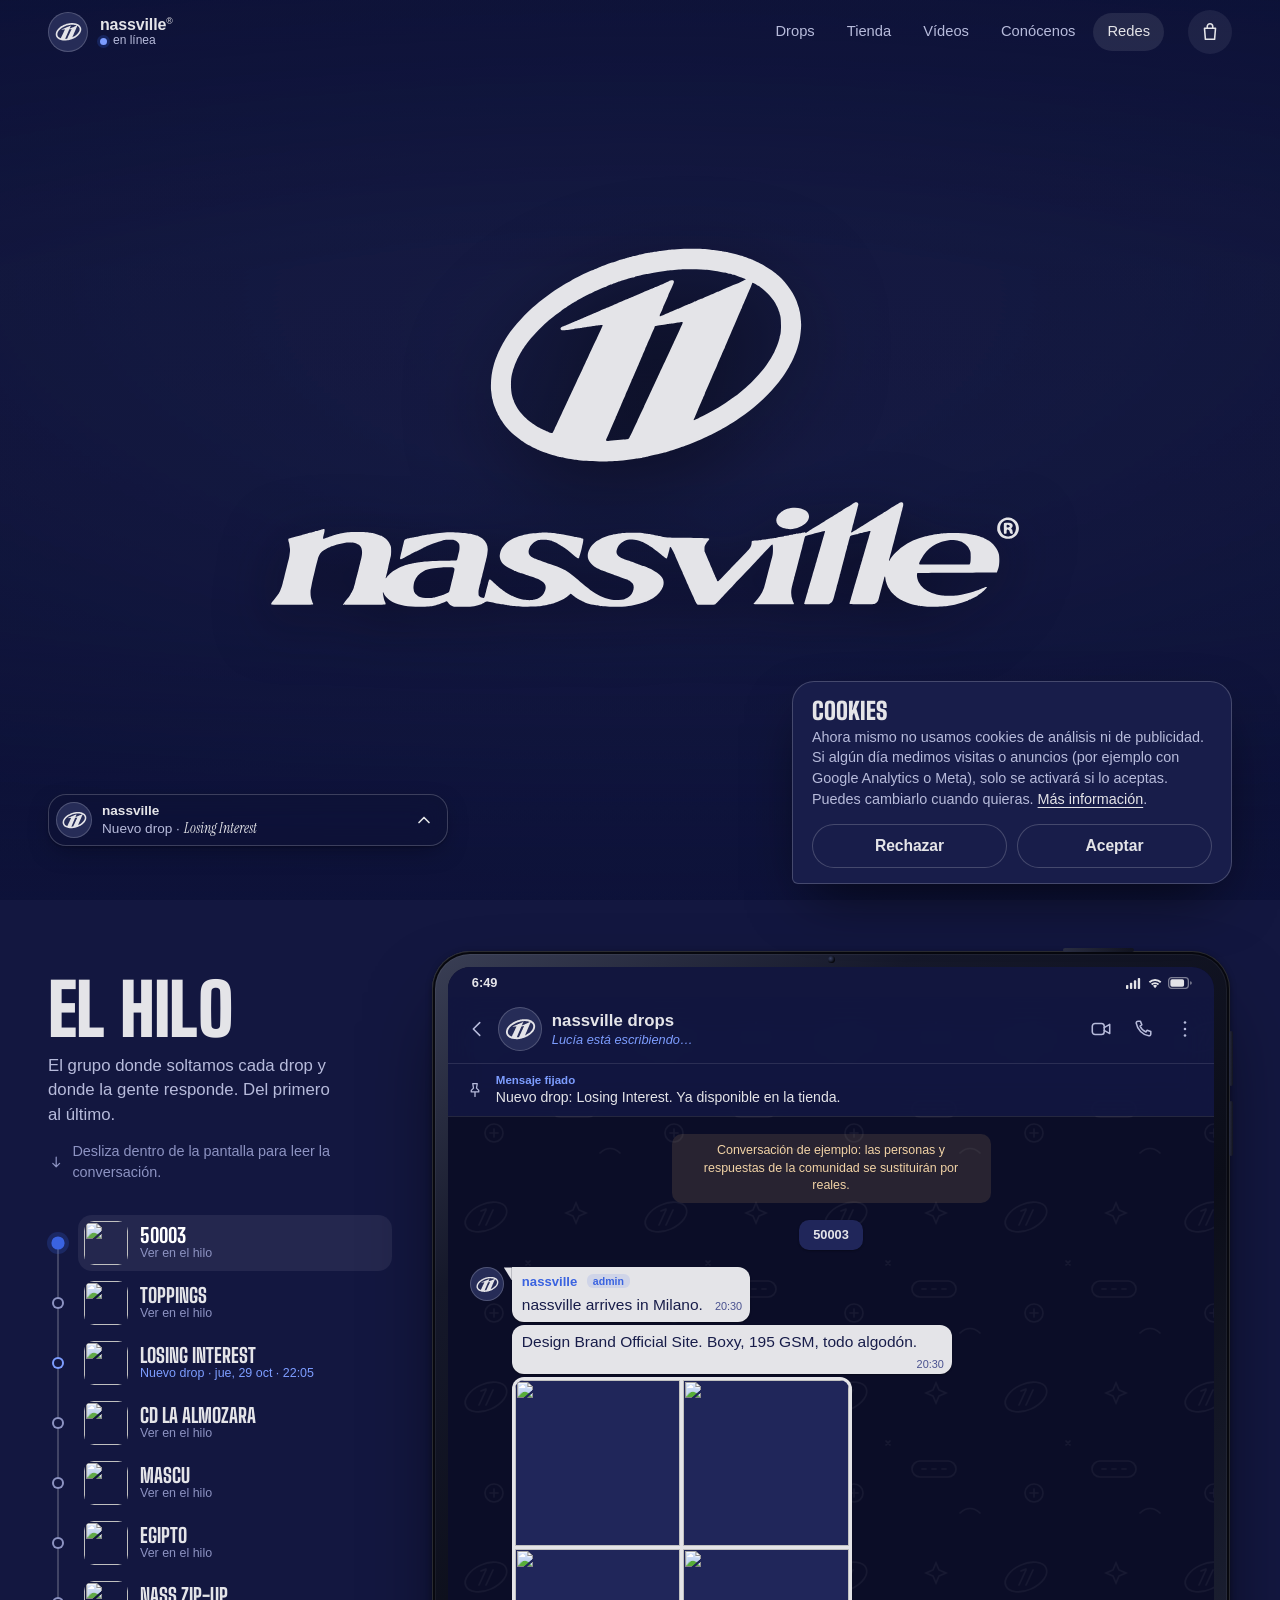
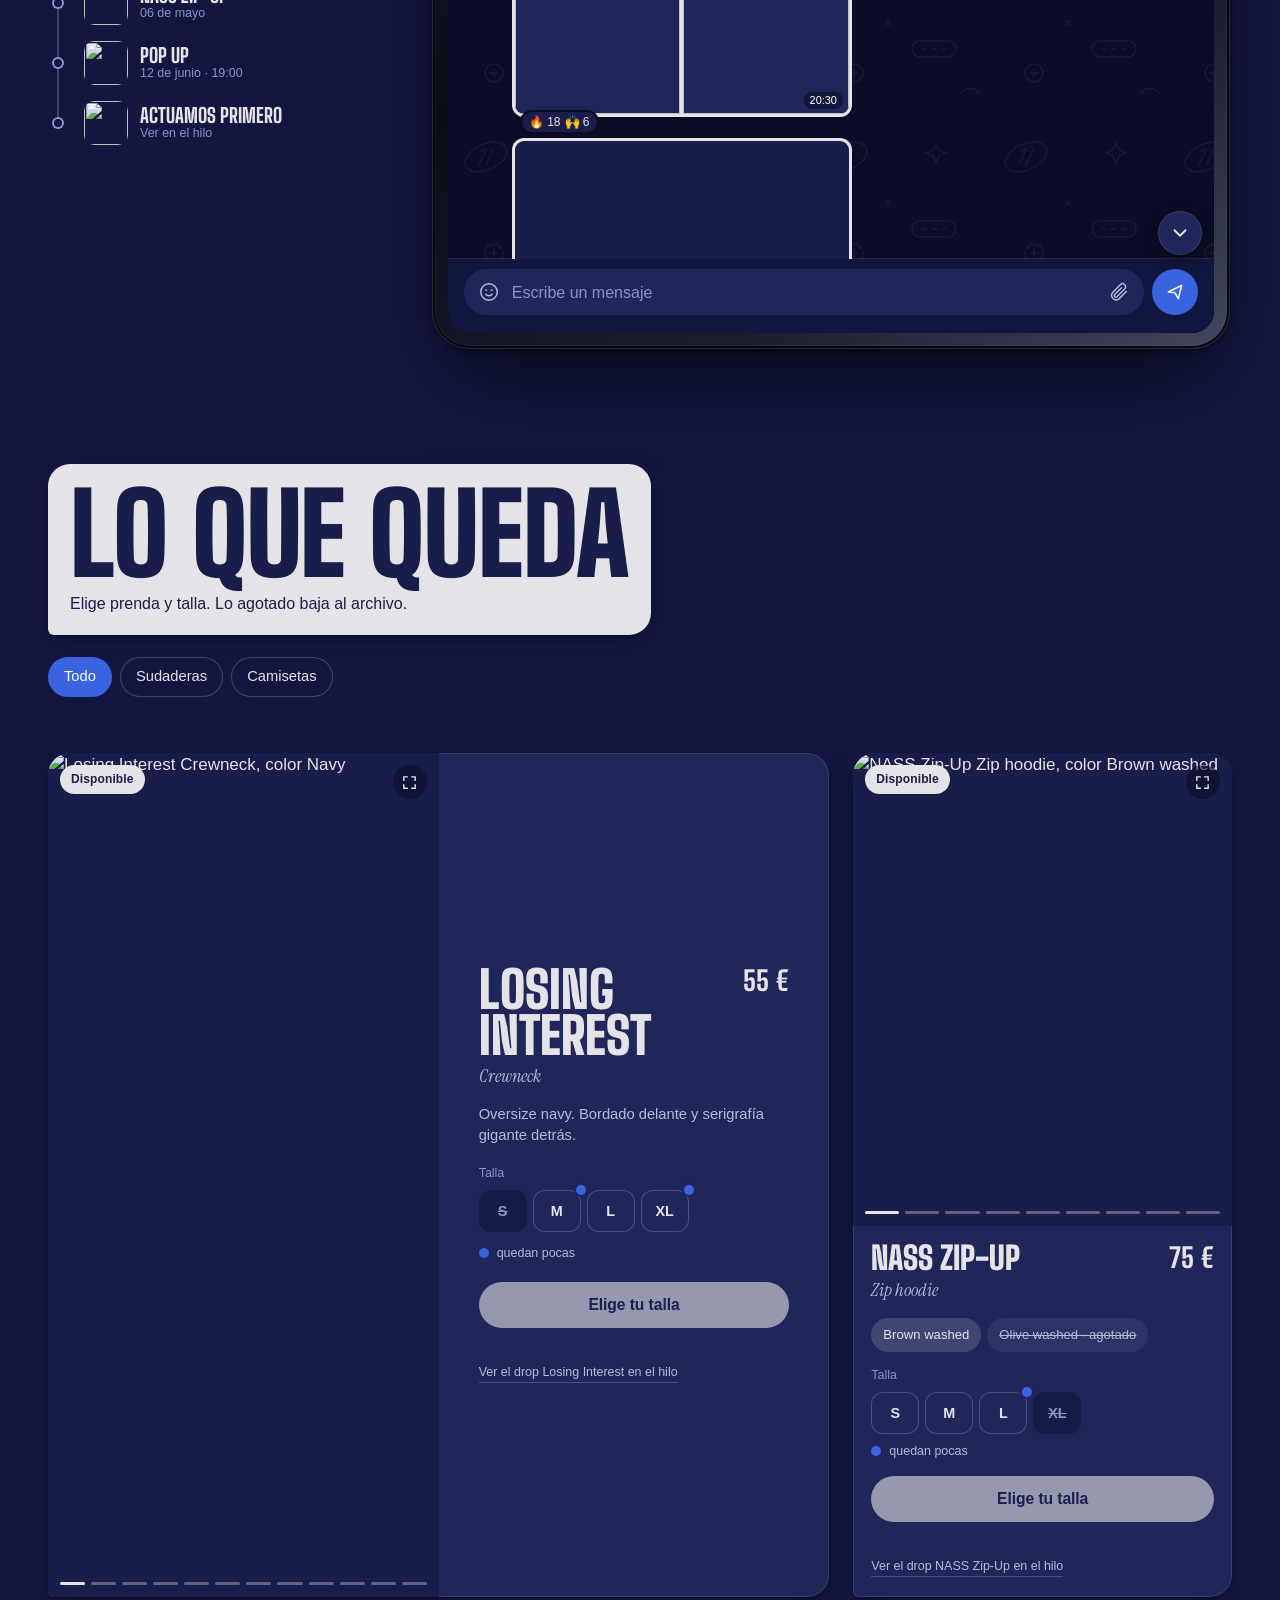
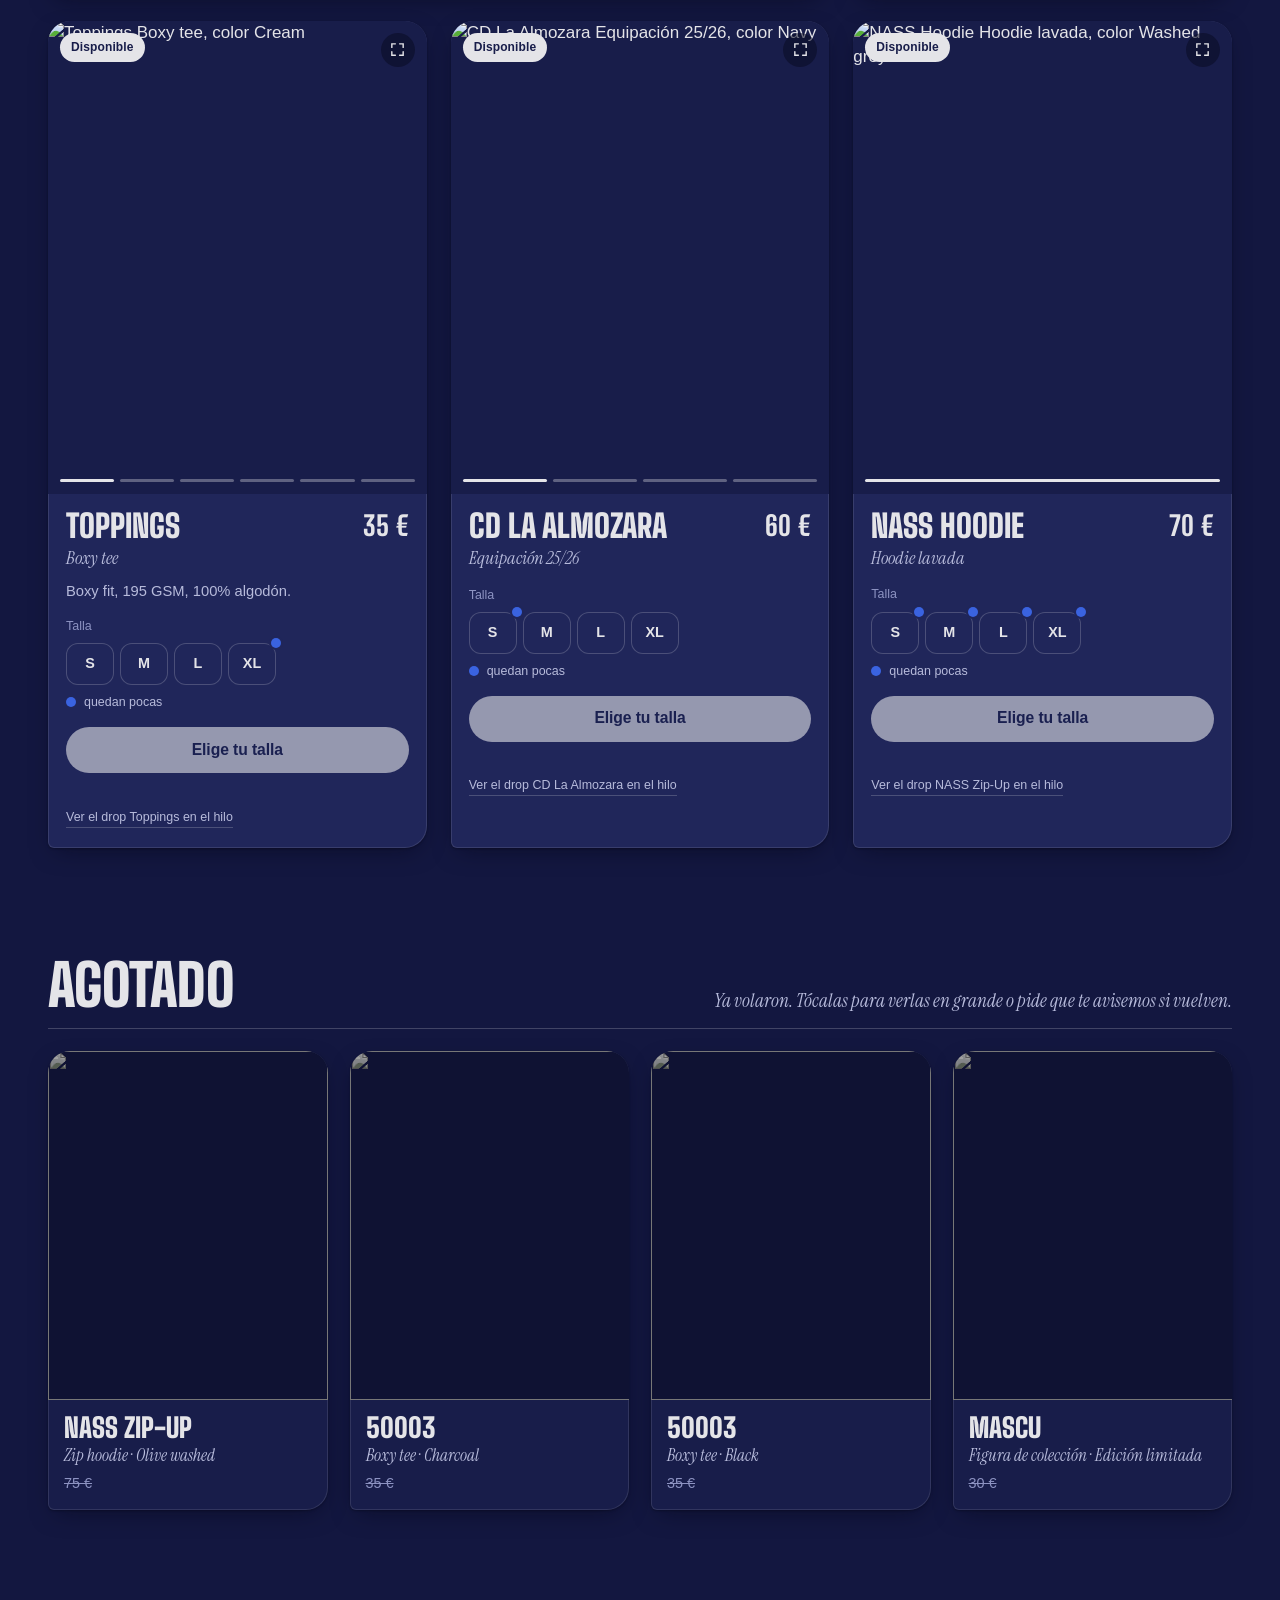
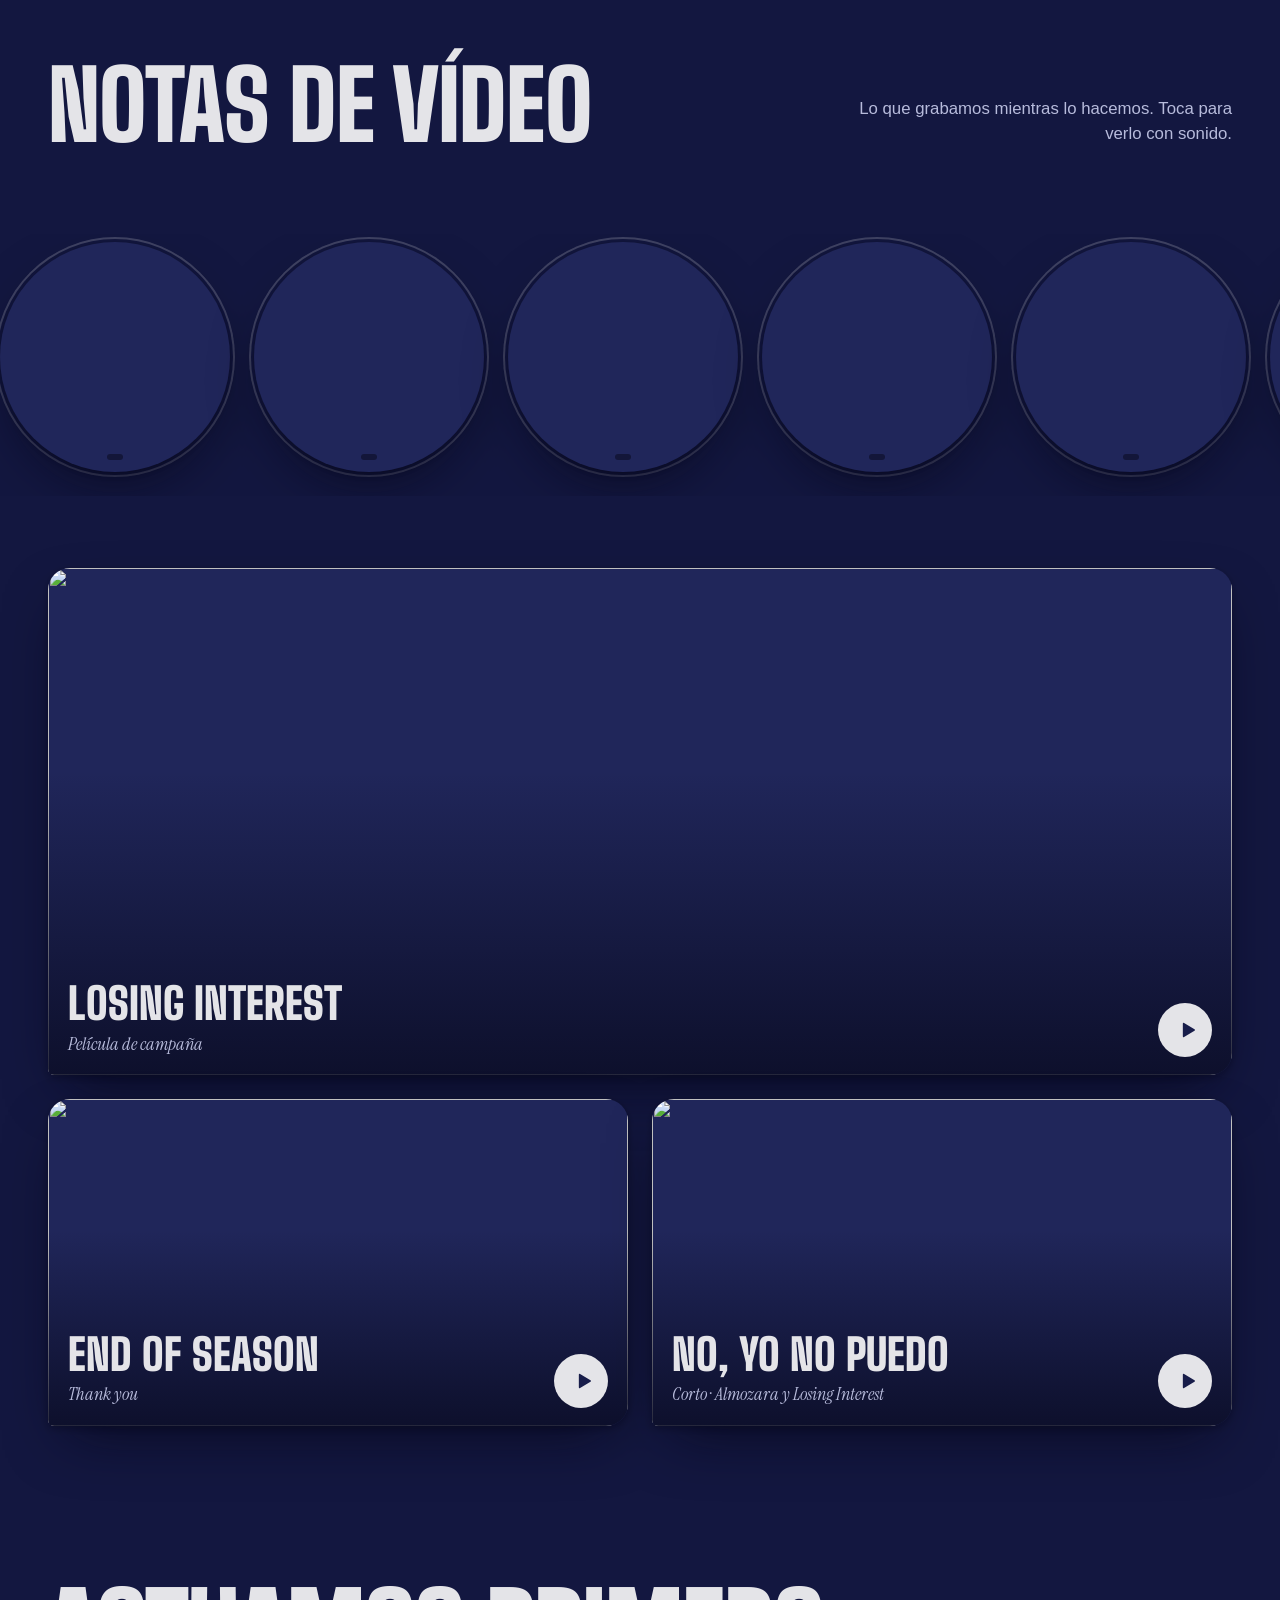
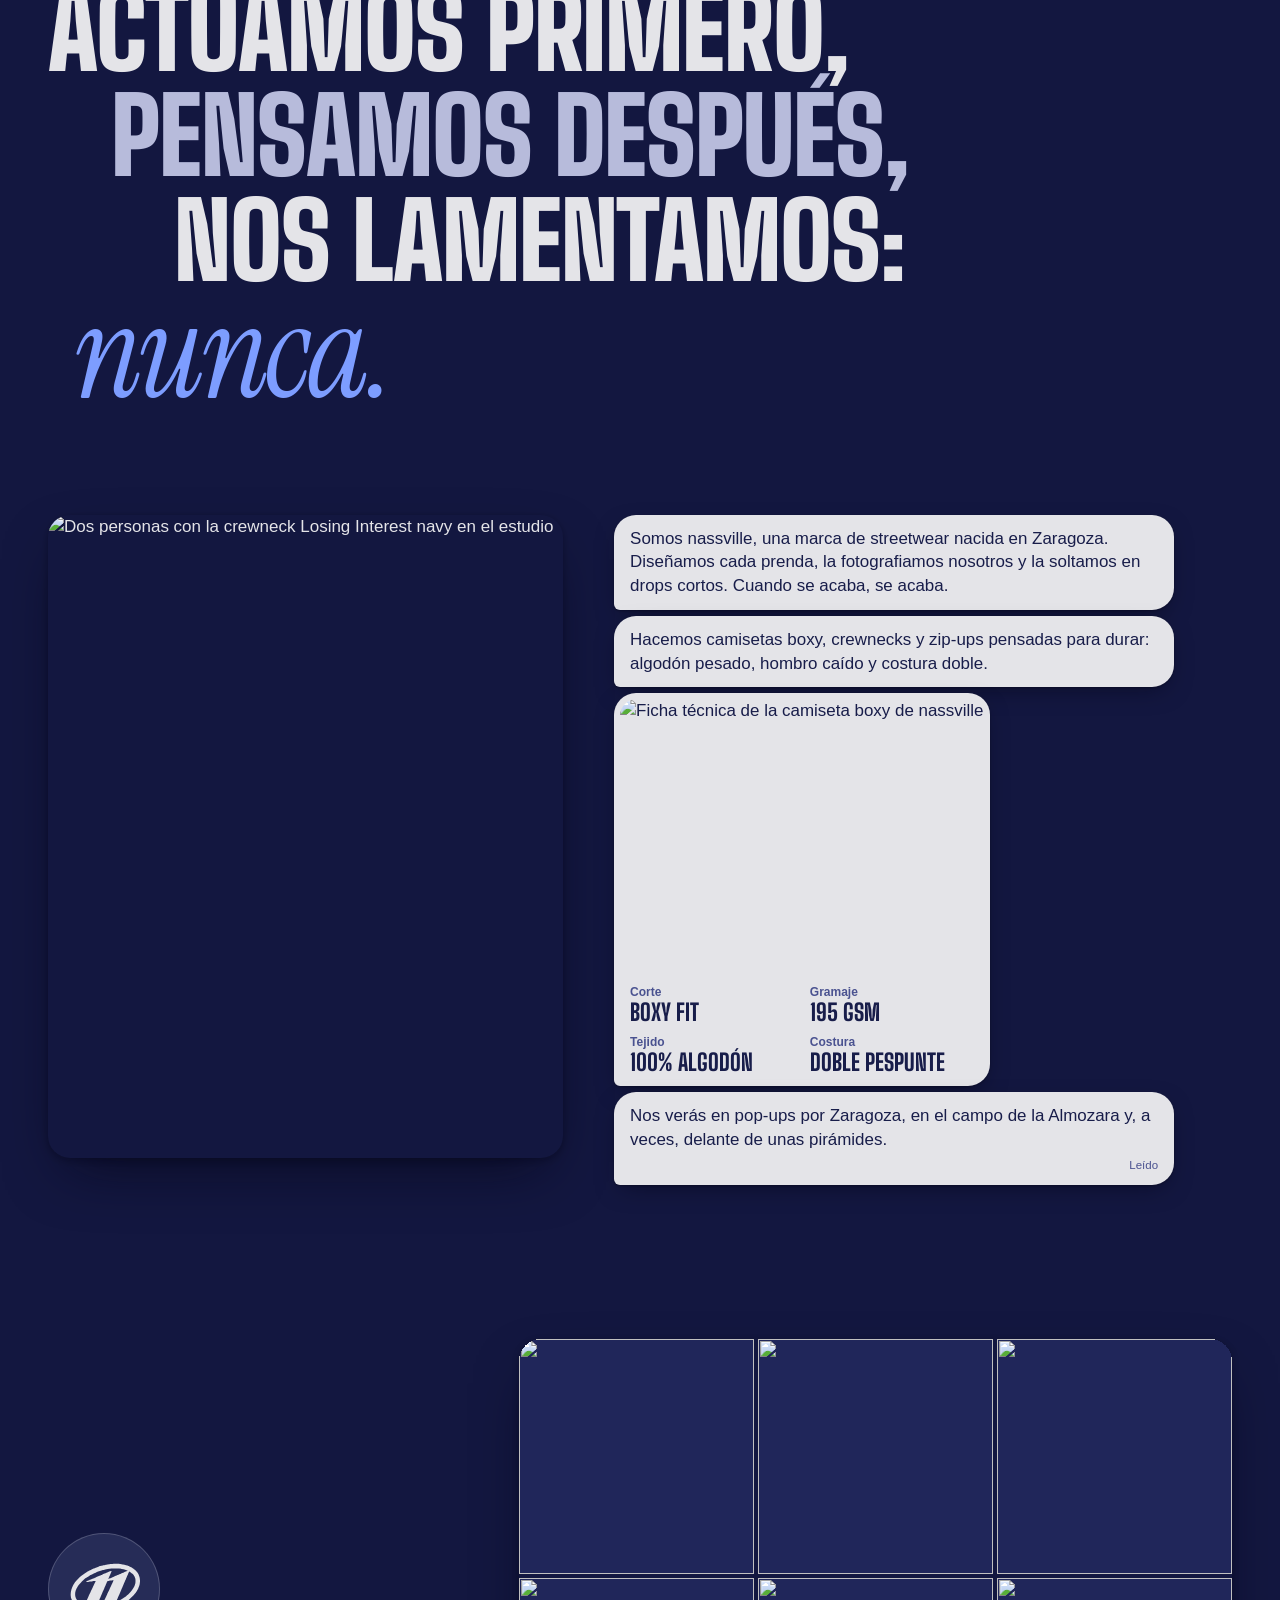
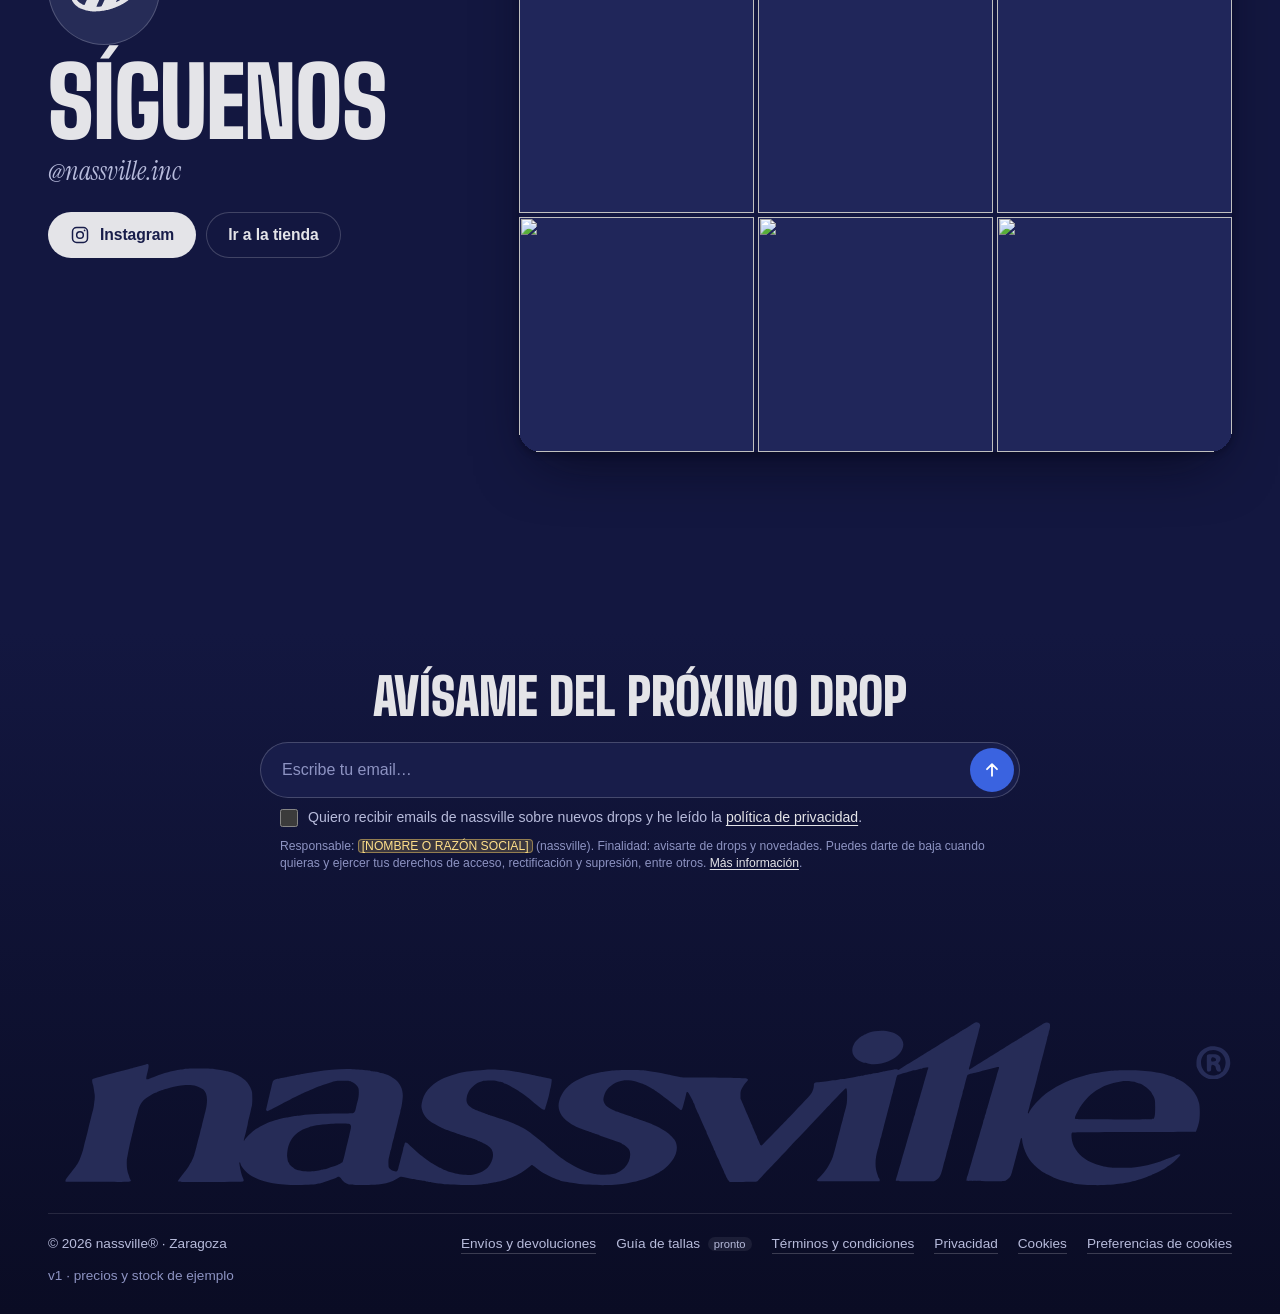
==== commit a565b9ea: "Legal: privacidad, cookies, términos y aviso de cookies - Páginas de política de privacidad, polític" ====
--- a/index.html
+++ b/index.html
@@ -11,7 +11,7 @@
   <link rel="preconnect" href="https://fonts.googleapis.com">
   <link rel="preconnect" href="https://fonts.gstatic.com" crossorigin>
   <link href="https://fonts.googleapis.com/css2?family=Big+Shoulders+Display:wght@700;800;900&family=Instrument+Serif:ital@0;1&display=swap" rel="stylesheet">
-  <link rel="stylesheet" href="css/styles.css?v=50">
+  <link rel="stylesheet" href="css/styles.css?v=52">
   <script type="importmap">
     { "imports": {
       "three": "https://cdn.jsdelivr.net/npm/three@0.169.0/build/three.module.js",
@@ -291,6 +291,11 @@
           <svg class="composer__check" viewBox="0 0 24 24" aria-hidden="true"><path d="m5 12.5 4.5 4.5L19 7.5"/></svg>
         </button>
       </div>
+      <label class="composer__consent">
+        <input type="checkbox" name="consent" data-composer-consent>
+        <span>Quiero recibir emails de nassville sobre nuevos drops y he leído la <a href="privacidad.html">política de privacidad</a>.</span>
+      </label>
+      <p class="composer__info">Responsable: <mark class="todo">[NOMBRE O RAZÓN SOCIAL]</mark> (nassville). Finalidad: avisarte de drops y novedades. Puedes darte de baja cuando quieras y ejercer tus derechos de acceso, rectificación y supresión, entre otros. <a href="privacidad.html">Más información</a>.</p>
       <p class="composer__error" data-composer-error role="alert" hidden></p>
       <div class="composer__sent" data-composer-sent aria-live="polite"></div>
     </form>
@@ -298,11 +303,14 @@
     <div class="footer__word" data-logo="word" aria-hidden="true"></div>
     <div class="footer__meta">
       <p>© 2026 nassville® · Zaragoza</p>
-      <div class="footer__legal">
-        <span>Envíos y devoluciones <small>pronto</small></span>
+      <nav class="footer__legal" aria-label="Información legal">
+        <a href="terminos.html#envios">Envíos y devoluciones</a>
         <span>Guía de tallas <small>pronto</small></span>
-        <span>Privacidad <small>pronto</small></span>
-      </div>
+        <a href="terminos.html">Términos y condiciones</a>
+        <a href="privacidad.html">Privacidad</a>
+        <a href="cookies.html">Cookies</a>
+        <button type="button" class="linklike" data-cookie-settings>Preferencias de cookies</button>
+      </nav>
       <p class="footer__note">v1 · precios y stock de ejemplo</p>
     </div>
   </footer>
@@ -373,9 +381,10 @@
 
   <div class="toast" data-toast role="status" aria-live="polite"></div>
 
-  <script src="js/data.js?v=50"></script>
-  <script src="js/logo-paths.js?v=50"></script>
-  <script src="js/main.js?v=50"></script>
-  <script src="js/hero3d.js?v=50"></script>
+  <script src="js/data.js?v=52"></script>
+  <script src="js/logo-paths.js?v=52"></script>
+  <script src="js/main.js?v=52"></script>
+  <script src="js/hero3d.js?v=52"></script>
+  <script src="js/consent.js?v=52"></script>
 </body>
 </html>
--- a/css/styles.css
+++ b/css/styles.css
@@ -2314,3 +2314,216 @@
 /* ---------- Logo 3D: aparece cuando ya está listo para girar ---------- */
 .hero__canvas { opacity: 0; transition: opacity 600ms ease; }
 .hero__canvas.is-ready { opacity: 1; }
+
+/* ==========================================================================
+   Legal: páginas de privacidad, cookies y términos, aviso de cookies y
+   consentimiento del formulario de email
+   ========================================================================== */
+
+/* huecos que hay que rellenar con los datos reales antes de vender */
+mark.todo {
+  padding: 0 4px;
+  border-radius: 4px;
+  background: rgba(255, 214, 102, 0.18);
+  box-shadow: inset 0 0 0 1px rgba(255, 214, 102, 0.45);
+  color: #ffe08a;
+}
+
+/* ---------- Pie: enlaces legales ---------- */
+.footer__legal a,
+.footer__legal .linklike {
+  color: var(--ink-soft);
+  font: inherit;
+  text-decoration: none;
+  border-bottom: 1px solid var(--line-strong);
+  transition: color 200ms ease, border-color 200ms ease;
+}
+@media (hover: hover) and (pointer: fine) {
+  .footer__legal a:hover,
+  .footer__legal .linklike:hover { color: var(--pearl); border-color: var(--pearl); }
+}
+.footer__legal [aria-current="page"] { color: var(--pearl); border-color: var(--sent-strong); }
+
+/* ---------- Formulario de email: consentimiento ---------- */
+.composer__consent {
+  display: flex; align-items: flex-start; gap: 10px;
+  padding: 0 8px 0 20px;
+  font-size: 0.88rem; line-height: 1.4;
+  color: var(--ink-soft);
+  cursor: pointer;
+}
+.composer__consent input {
+  flex: none;
+  width: 18px; height: 18px; margin: 1px 0 0;
+  accent-color: var(--sent);
+  cursor: pointer;
+}
+.composer__consent a,
+.composer__info a { color: var(--pearl); text-underline-offset: 0.2em; }
+.composer__info {
+  margin: 0;
+  padding: 0 8px 0 20px;
+  font-size: 0.76rem; line-height: 1.45;
+  color: var(--ink-faint);
+}
+
+/* ---------- Aviso de cookies ---------- */
+.cookies {
+  position: fixed; z-index: 90;
+  left: 50%; bottom: calc(16px + env(safe-area-inset-bottom));
+  width: min(calc(100% - 32px), 560px);
+  padding: 18px 20px 16px;
+  border-radius: var(--r-bubble);
+  border-bottom-left-radius: var(--r-tail);
+  background: var(--navy-800);
+  box-shadow: inset 0 0 0 1px var(--line-strong), 0 24px 60px -18px rgba(0, 0, 0, 0.7);
+  color: var(--pearl);
+  opacity: 0;
+  transform: translate(-50%, 16px);
+  transition: opacity 220ms ease, transform 320ms var(--ease-out);
+}
+.cookies.is-on { opacity: 1; transform: translate(-50%, 0); }
+/* en pantallas anchas, a la derecha: abajo a la izquierda está el aviso del drop */
+@media (min-width: 900px) {
+  .cookies { left: auto; right: var(--gutter); width: 440px; transform: translateY(16px); }
+  .cookies.is-on { transform: none; }
+}
+.cookies[hidden] { display: none; }
+.cookies__title {
+  margin: 0 0 4px;
+  font-family: var(--f-display); font-weight: 900; text-transform: uppercase;
+  font-size: 1.5rem; line-height: 1;
+}
+.cookies__text { margin: 0; font-size: 0.9rem; line-height: 1.45; color: var(--ink-soft); }
+.cookies__text a { color: var(--pearl); text-underline-offset: 0.2em; }
+/* aceptar y rechazar, igual de visibles (guía de cookies de la AEPD) */
+.cookies__actions { display: grid; grid-template-columns: 1fr 1fr; gap: 10px; margin-top: 14px; }
+.cookies__btn { min-height: 44px; box-shadow: inset 0 0 0 1px var(--line-strong); }
+
+/* ---------- Páginas legales ---------- */
+.legal-page { min-height: 100vh; display: flex; flex-direction: column; }
+.legal__bar {
+  position: sticky; top: 0; z-index: 10;
+  display: flex; align-items: center; justify-content: space-between; gap: 16px;
+  padding: 14px var(--gutter);
+  background: rgba(19, 23, 64, 0.86);
+  -webkit-backdrop-filter: blur(12px); backdrop-filter: blur(12px);
+  border-bottom: 1px solid var(--line);
+}
+.legal__brand {
+  font-family: var(--f-serif); font-style: italic; font-size: 1.6rem; line-height: 1;
+  color: var(--pearl); text-decoration: none;
+}
+.legal__brand sup { font-family: var(--f-body); font-style: normal; font-size: 0.45em; }
+.legal__back {
+  display: inline-flex; align-items: center; gap: 8px;
+  min-height: 40px; padding: 0 16px;
+  border-radius: 999px;
+  box-shadow: inset 0 0 0 1px var(--line-strong);
+  color: var(--pearl); text-decoration: none; font-size: 0.9rem; font-weight: 600;
+}
+.legal__back::before { content: "←"; }
+.legal {
+  flex: 1;
+  width: min(100% - 2 * var(--gutter), 760px);
+  margin: 0 auto;
+  padding: clamp(40px, 7vw, 80px) 0 clamp(64px, 9vw, 112px);
+  line-height: 1.6;
+}
+.legal__kicker {
+  margin: 0;
+  font-family: var(--f-serif); font-style: italic; font-size: 1.3rem;
+  color: var(--sent-strong);
+}
+.legal__title {
+  margin: 4px 0 10px;
+  font-family: var(--f-display); font-weight: 900; text-transform: uppercase;
+  font-size: clamp(2.6rem, 8vw, 4.6rem); line-height: 0.92;
+  letter-spacing: -0.01em;
+}
+.legal__date { margin: 0 0 28px; font-size: 0.85rem; color: var(--ink-faint); }
+.legal__lead { font-size: 1.08rem; }
+.legal .legal__lead { color: var(--pearl); }
+.legal__todo {
+  margin: 0 0 24px;
+  padding: 12px 16px;
+  border-radius: 14px;
+  background: rgba(255, 214, 102, 0.08);
+  box-shadow: inset 0 0 0 1px rgba(255, 214, 102, 0.3);
+  font-size: 0.9rem; color: var(--ink-soft);
+}
+.legal__toc {
+  margin: 28px 0 8px;
+  padding: 18px 22px;
+  border-radius: var(--r-bubble);
+  background: var(--navy-800);
+  box-shadow: inset 0 0 0 1px var(--line);
+}
+.legal__toc ol { margin: 0; padding-left: 1.2em; columns: 2 220px; column-gap: 28px; }
+.legal__toc li { break-inside: avoid; padding: 2px 0; }
+.legal .legal__toc li + li { margin-top: 0; }
+.legal .legal__toc a { color: var(--ink-soft); text-decoration: none; }
+@media (hover: hover) and (pointer: fine) { .legal .legal__toc a:hover { color: var(--pearl); } }
+.legal section { scroll-margin-top: 84px; }
+.legal h2 {
+  margin: clamp(40px, 6vw, 56px) 0 12px;
+  font-family: var(--f-display); font-weight: 800; text-transform: uppercase;
+  font-size: clamp(1.7rem, 4vw, 2.2rem); line-height: 1;
+}
+.legal p, .legal li { color: var(--ink-soft); }
+.legal strong { color: var(--pearl); }
+.legal a { color: var(--pearl); text-underline-offset: 0.2em; }
+.legal ul, .legal ol { padding-left: 1.2em; }
+.legal li + li { margin-top: 8px; }
+.legal code { font-size: 0.9em; padding: 1px 6px; border-radius: 6px; background: var(--navy-800); color: var(--pearl); }
+.legal__facts {
+  display: grid; grid-template-columns: max-content 1fr; gap: 8px 20px;
+  margin: 16px 0;
+  padding: 16px 20px;
+  border-radius: var(--r-bubble);
+  background: var(--navy-800);
+  box-shadow: inset 0 0 0 1px var(--line);
+}
+.legal__facts dt { color: var(--ink-faint); font-size: 0.9rem; }
+.legal__facts dd { margin: 0; color: var(--pearl); }
+@media (max-width: 560px) {
+  .legal__facts { grid-template-columns: 1fr; gap: 2px; }
+  .legal__facts dd + dt { margin-top: 10px; }
+}
+.legal__table {
+  margin: 16px 0;
+  overflow-x: auto;
+  border-radius: var(--r-bubble);
+  box-shadow: inset 0 0 0 1px var(--line);
+}
+.legal__table:focus-visible { outline: 2px solid var(--sent-strong); outline-offset: 2px; }
+.legal table { width: 100%; min-width: 620px; border-collapse: collapse; font-size: 0.9rem; line-height: 1.45; }
+.legal th, .legal td { padding: 12px 14px; text-align: left; vertical-align: top; border-bottom: 1px solid var(--line); }
+.legal th { color: var(--pearl); font-weight: 600; background: var(--navy-800); }
+.legal td { color: var(--ink-soft); }
+.legal tbody tr:last-child td { border-bottom: 0; }
+.legal__steps li::marker { color: var(--sent-strong); font-weight: 700; }
+.legal__form {
+  padding: 18px 22px;
+  border-radius: var(--r-bubble);
+  background: var(--navy-800);
+  box-shadow: inset 0 0 0 1px var(--line);
+  font-size: 0.9rem;
+}
+.legal .legal__form p { margin: 0 0 8px; color: var(--pearl); }
+.legal__related { margin-top: 48px; padding-top: 20px; border-top: 1px solid var(--line); }
+.legal__foot {
+  display: flex; flex-wrap: wrap; justify-content: space-between; align-items: center; gap: 12px 28px;
+  padding: 20px var(--gutter) calc(24px + env(safe-area-inset-bottom));
+  border-top: 1px solid var(--line);
+  background: var(--navy-950);
+  font-size: 0.85rem; color: var(--ink-soft);
+}
+.legal__foot p { margin: 0; }
+
+@media (prefers-reduced-motion: reduce) {
+  .cookies { transition: opacity 160ms ease; transform: translate(-50%, 0); }
+}
+@media (prefers-reduced-motion: reduce) and (min-width: 900px) {
+  .cookies { transform: none; }
+}
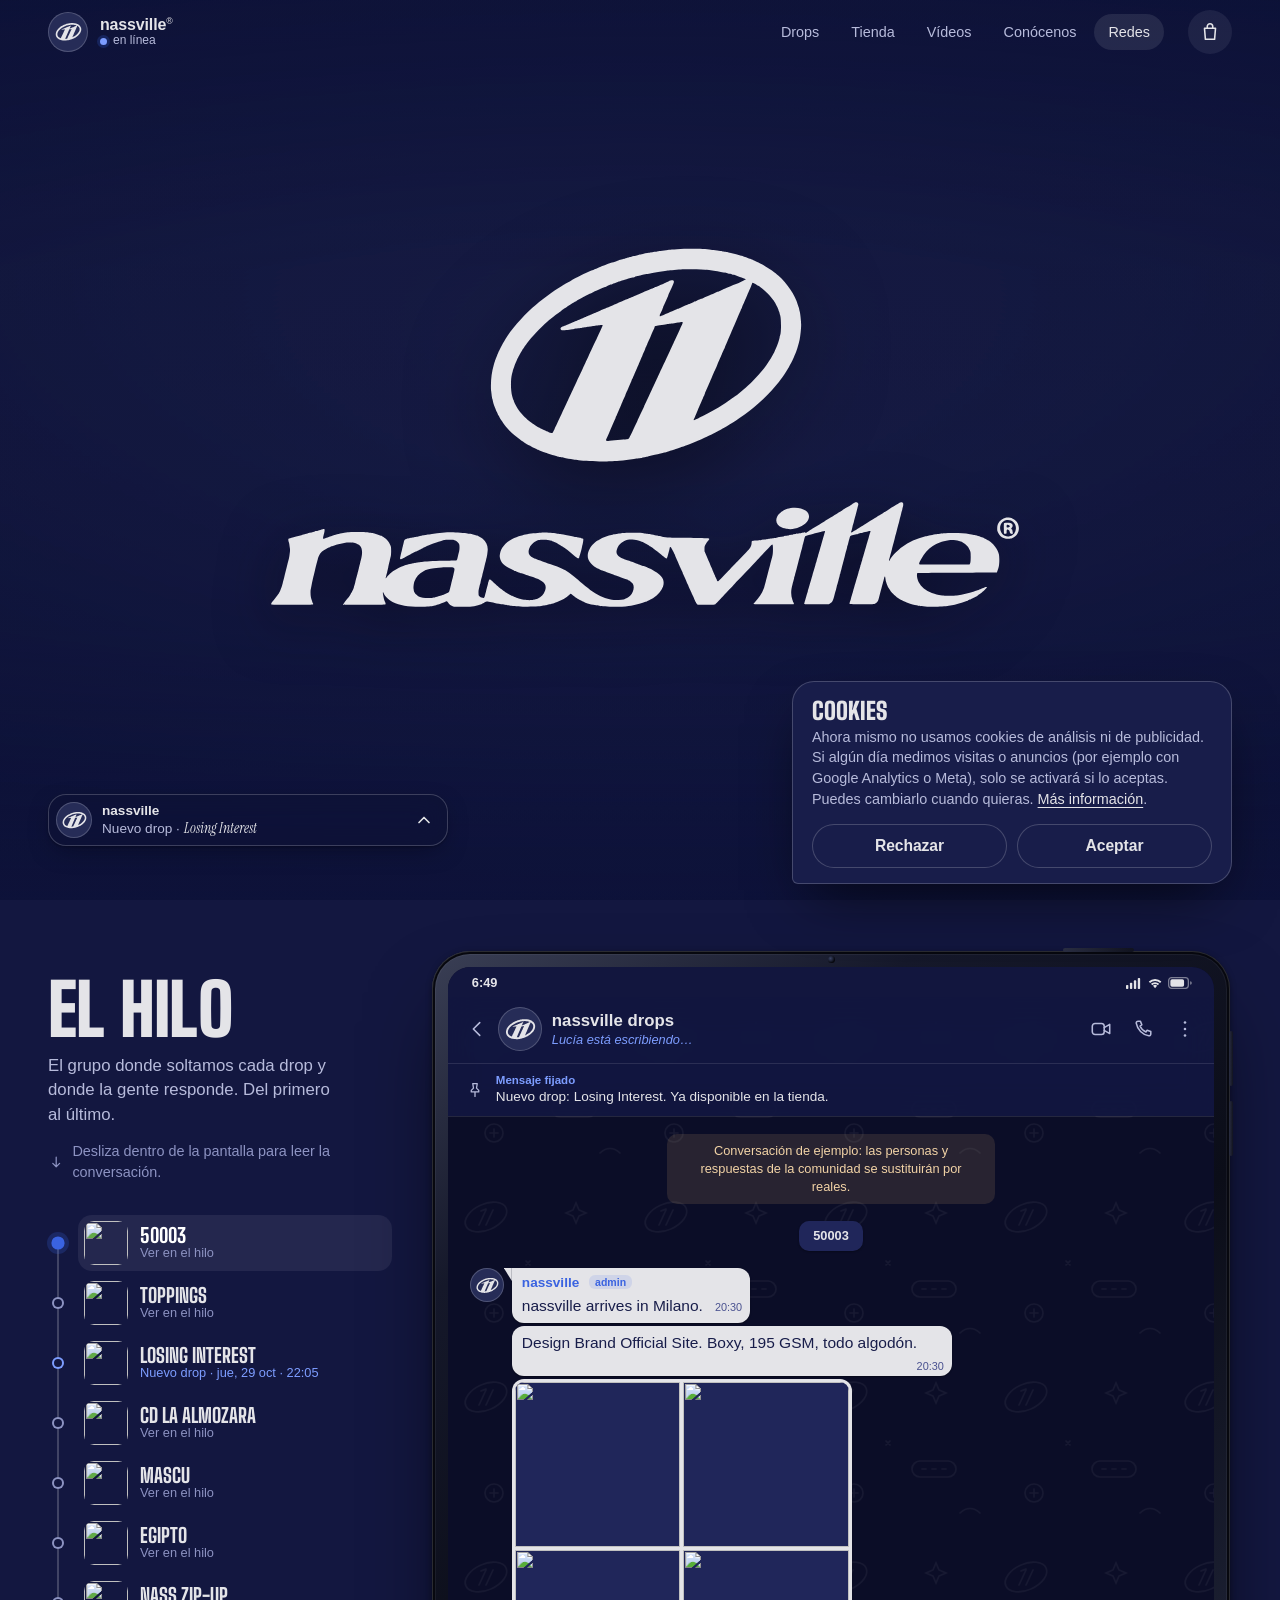
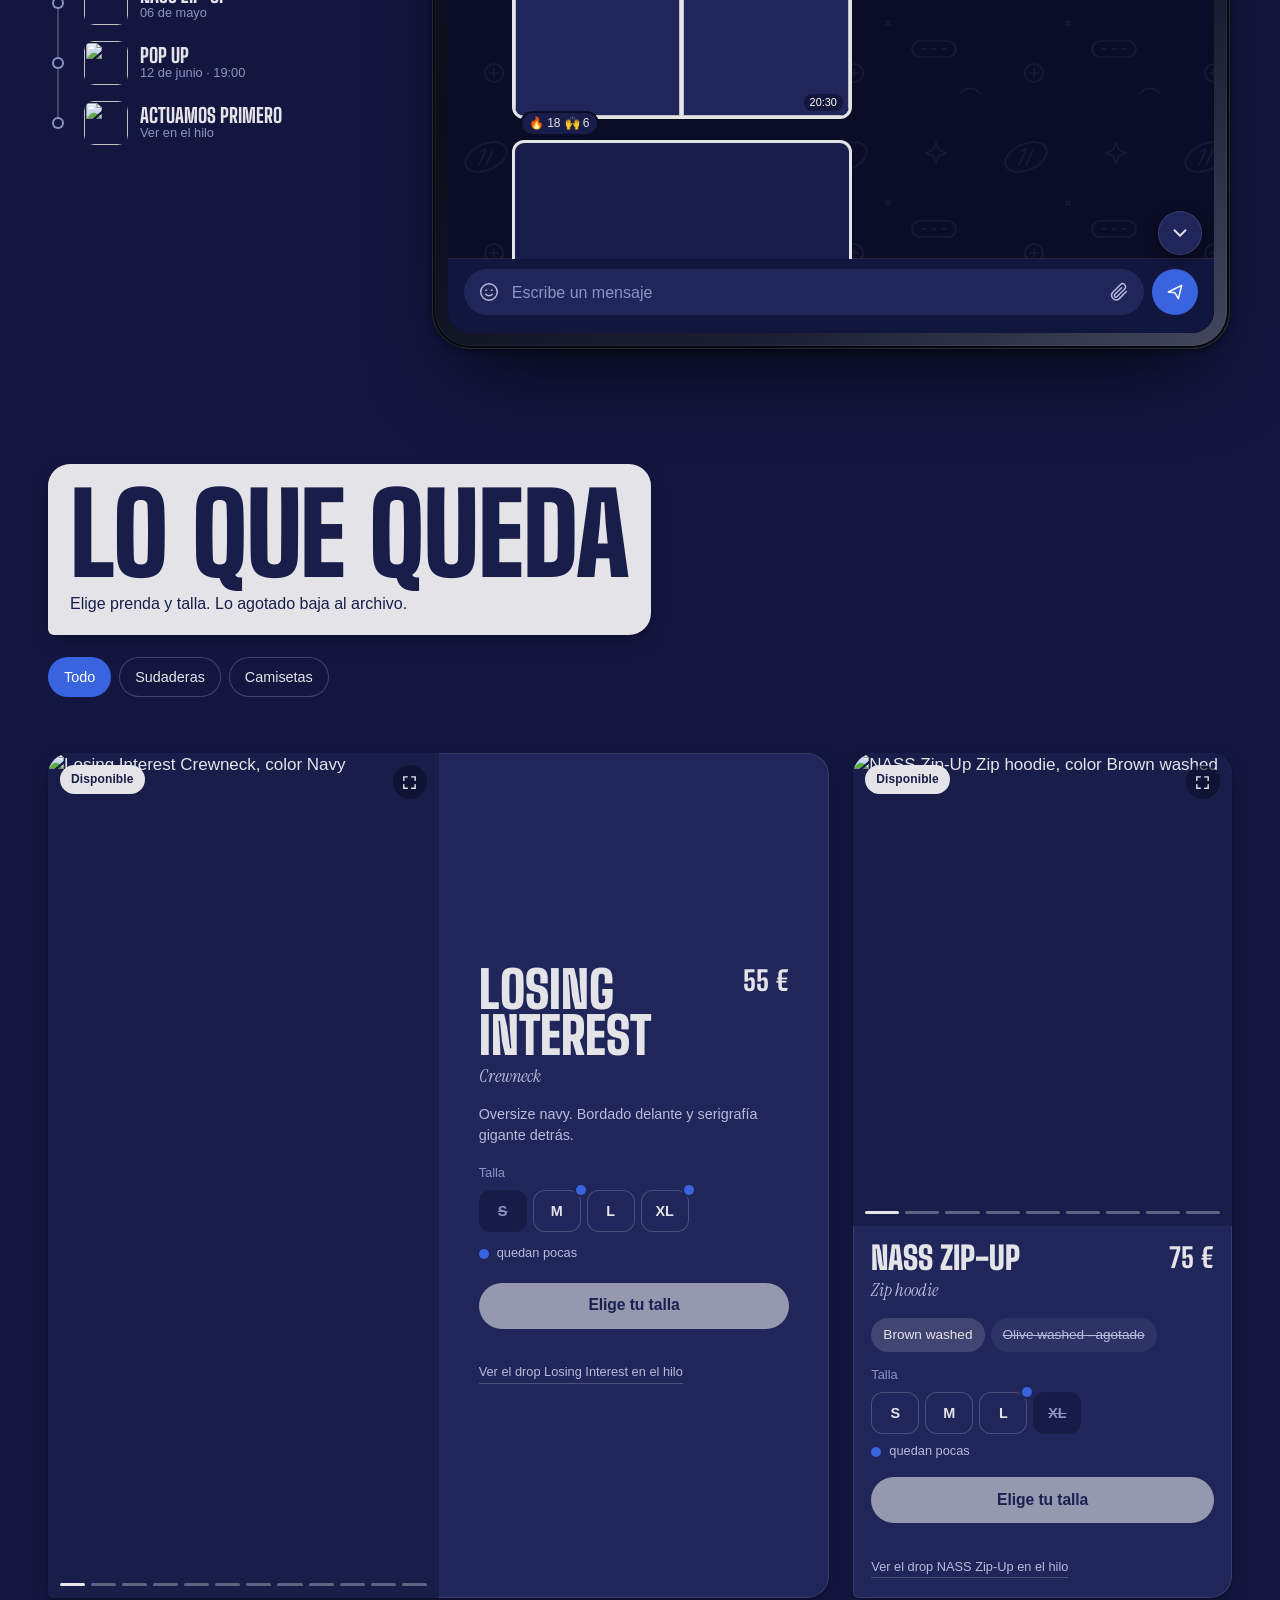
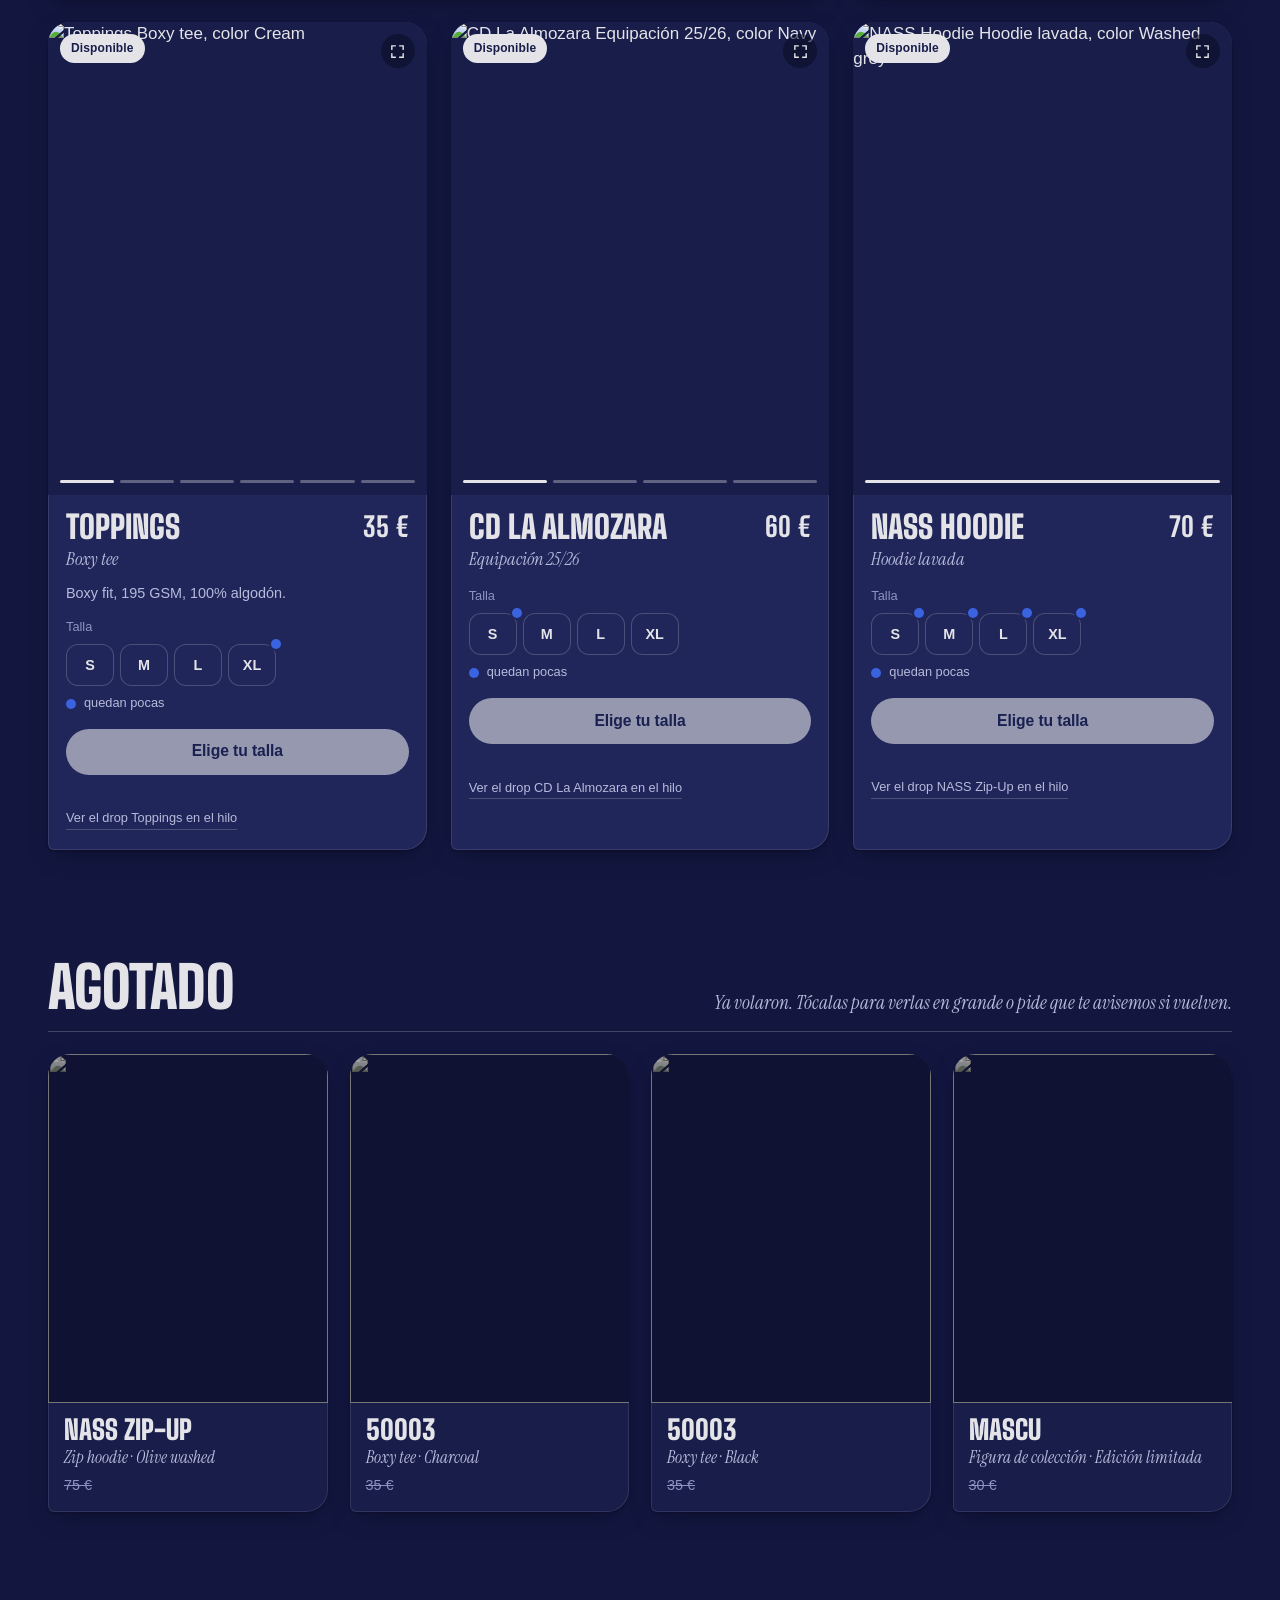
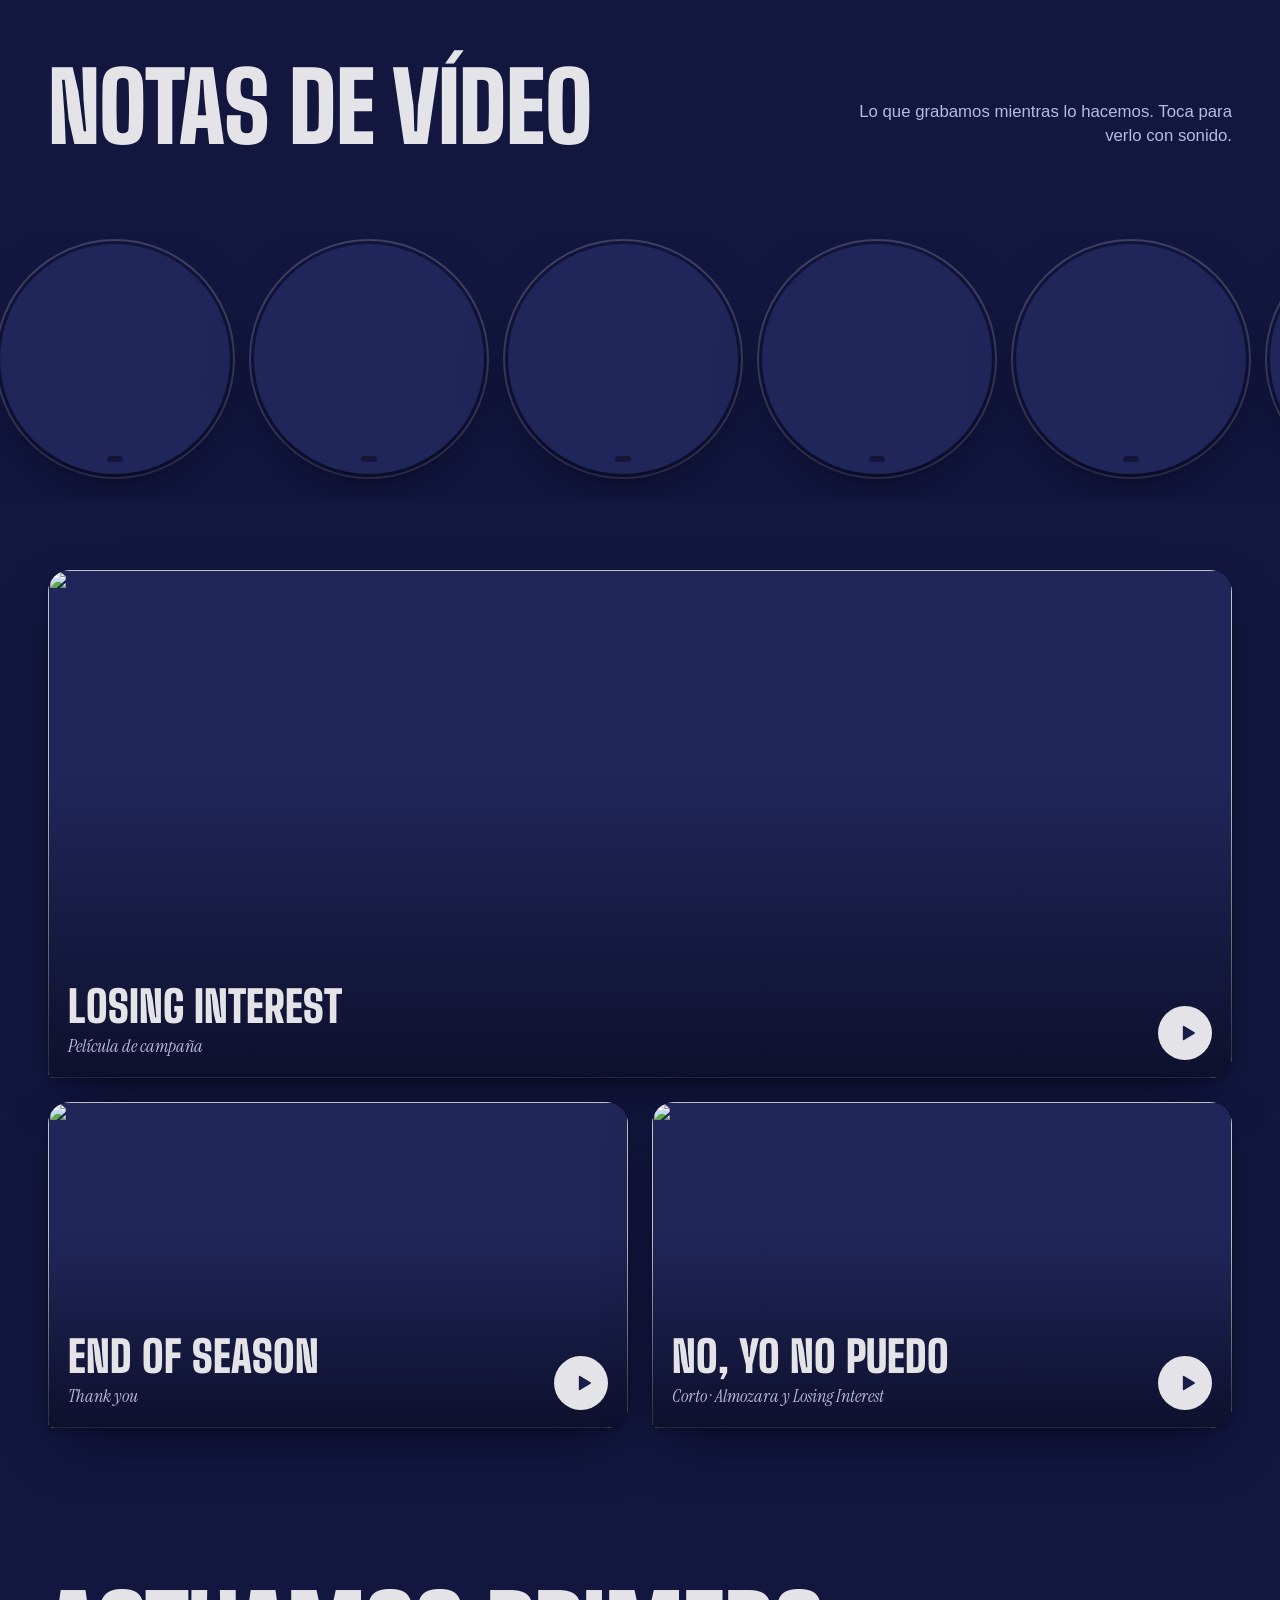
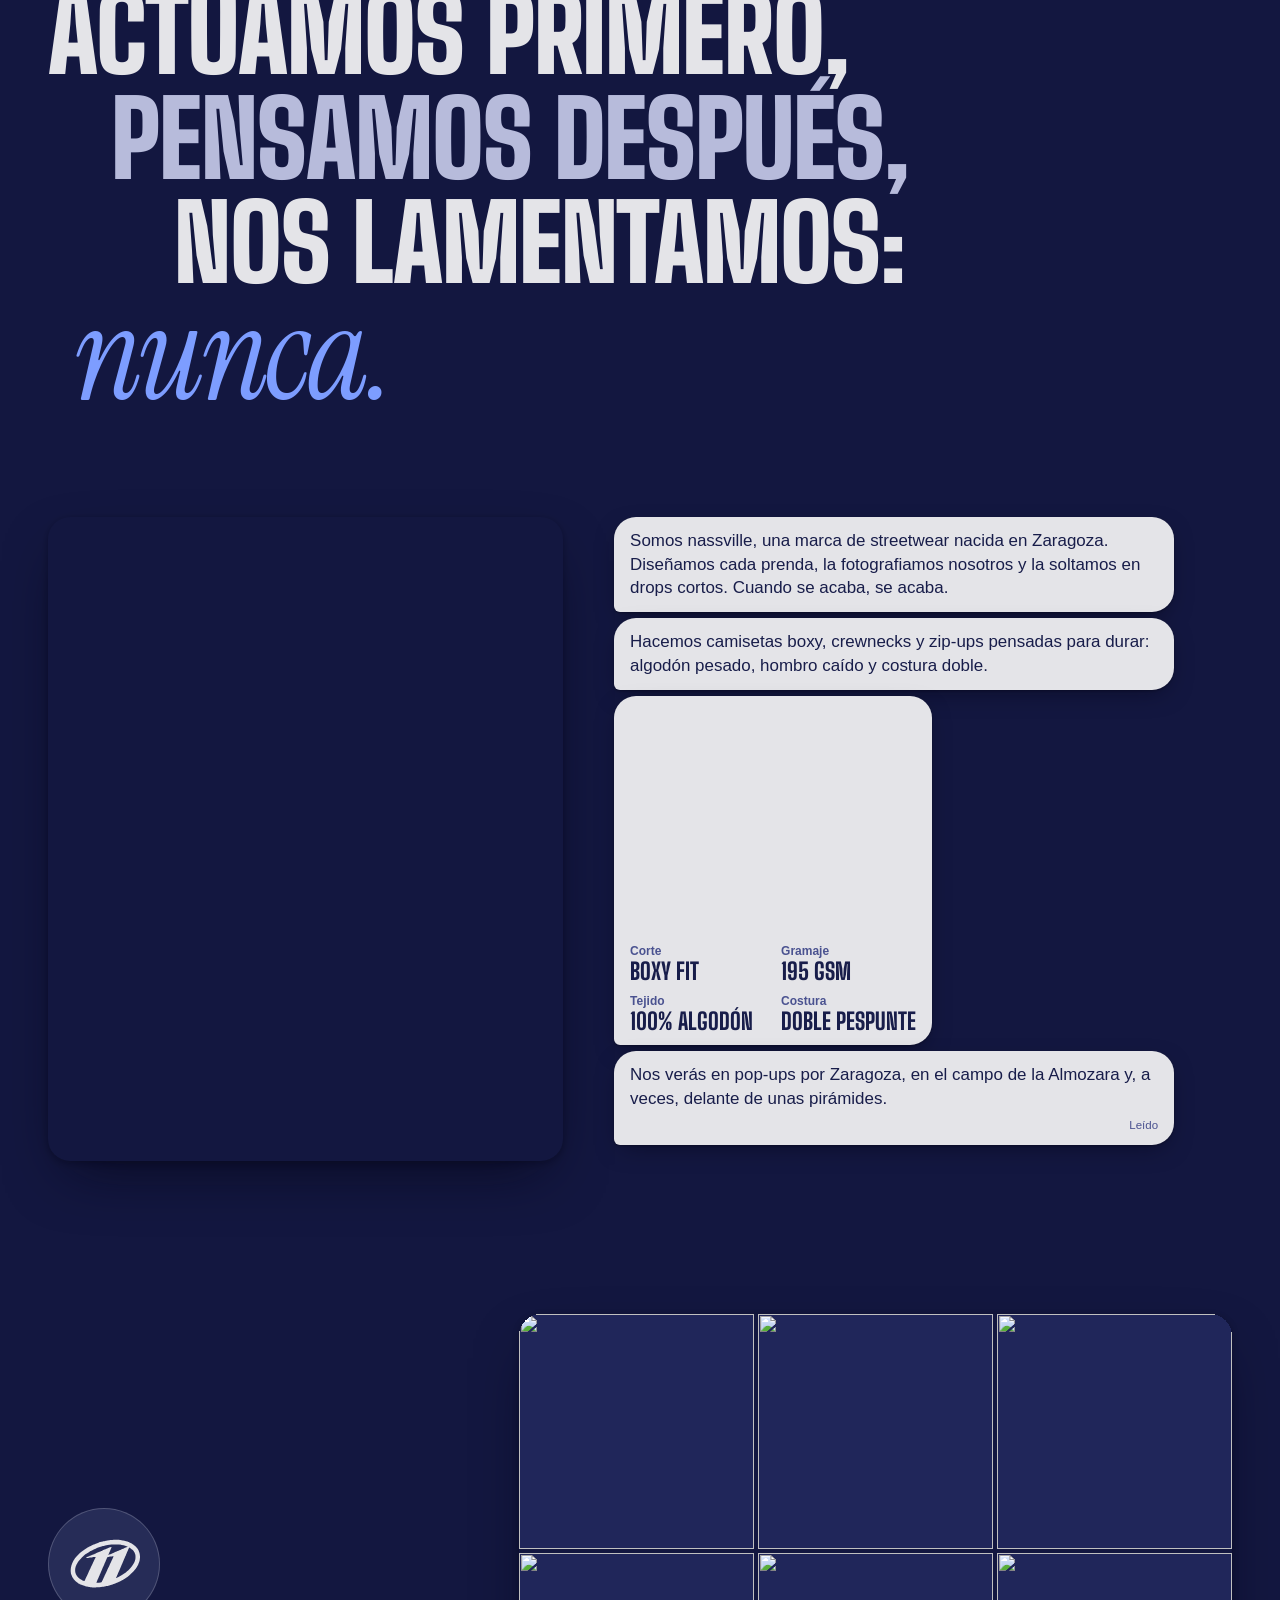
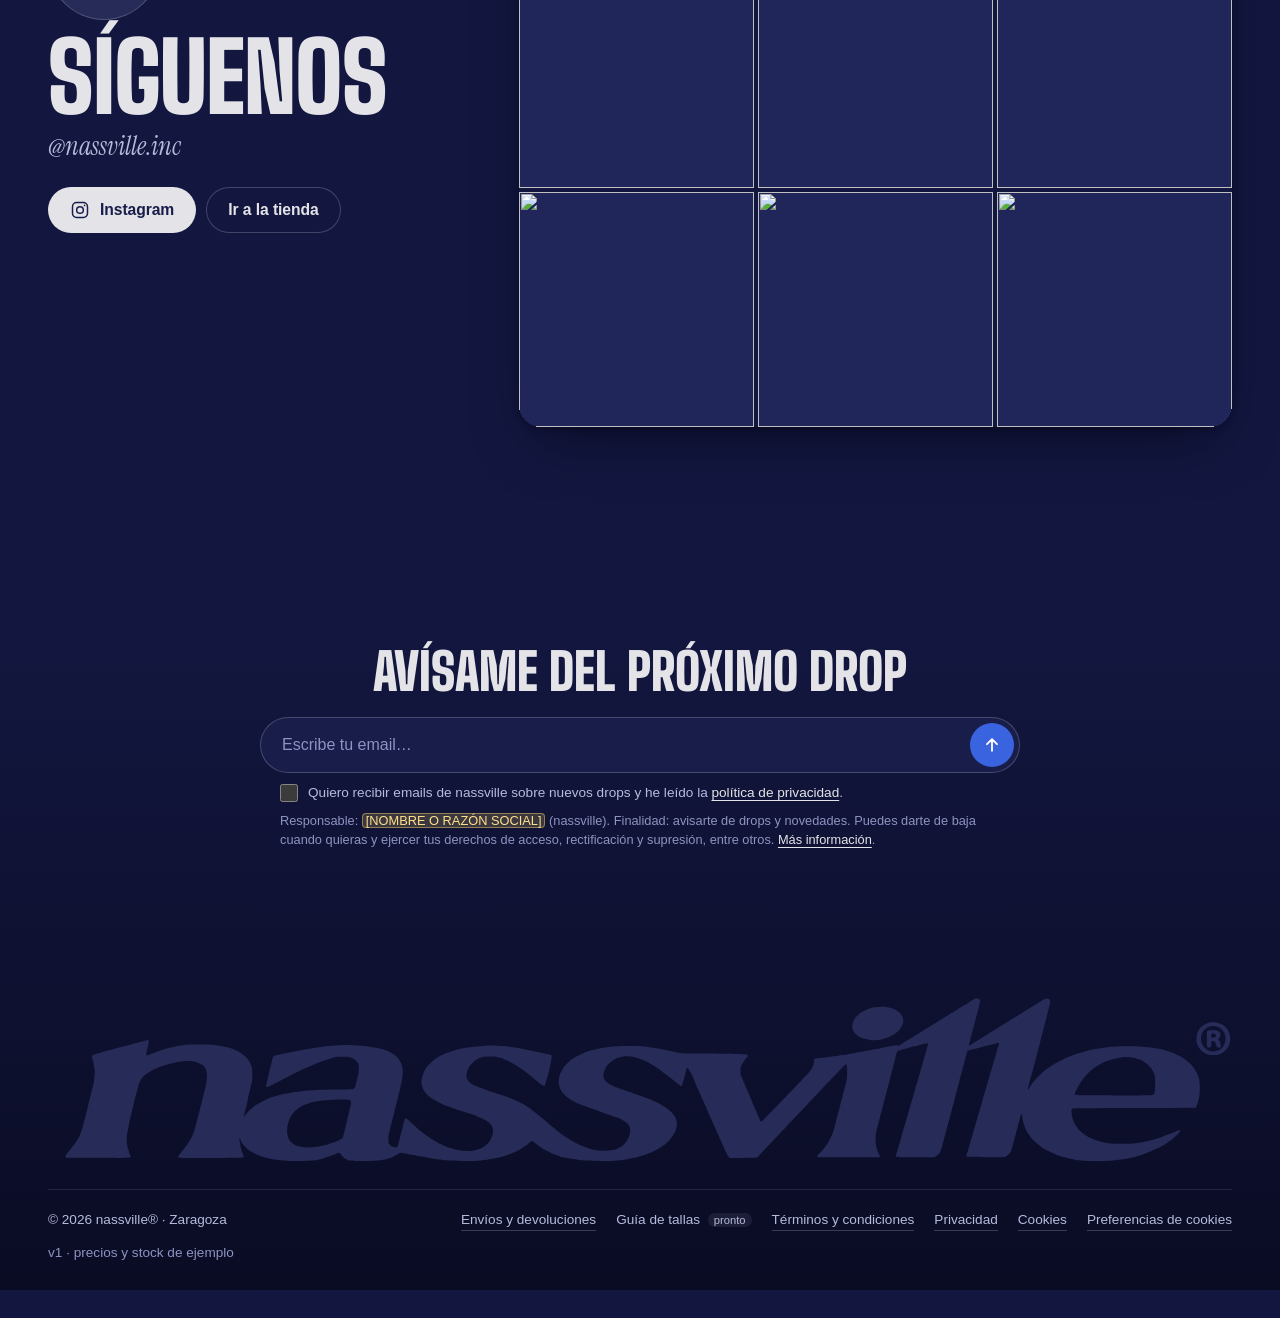
==== commit a757327c: "Avísame si vuelve con popup, medios ligeros y objetivos táctiles - Agotados: en la vista de cartas e" ====
--- a/index.html
+++ b/index.html
@@ -11,7 +11,7 @@
   <link rel="preconnect" href="https://fonts.googleapis.com">
   <link rel="preconnect" href="https://fonts.gstatic.com" crossorigin>
   <link href="https://fonts.googleapis.com/css2?family=Big+Shoulders+Display:wght@700;800;900&family=Instrument+Serif:ital@0;1&display=swap" rel="stylesheet">
-  <link rel="stylesheet" href="css/styles.css?v=52">
+  <link rel="stylesheet" href="css/styles.css?v=53">
   <script type="importmap">
     { "imports": {
       "three": "https://cdn.jsdelivr.net/npm/three@0.169.0/build/three.module.js",
@@ -236,7 +236,7 @@
 
       <div class="about__grid">
         <figure class="about__photo reveal">
-          <img src="assets/img/DQ6awDBiDKX-3.jpg" alt="Dos personas con la crewneck Losing Interest navy en el estudio" loading="lazy" width="1120" height="1400">
+          <img src="assets/img/DQ6awDBiDKX-3.webp" srcset="assets/img/DQ6awDBiDKX-3-480.webp 480w, assets/img/DQ6awDBiDKX-3.webp 1055w" sizes="(max-width: 720px) 92vw, 40vw" alt="Dos personas con la crewneck Losing Interest navy en el estudio" loading="lazy" width="1120" height="1400">
         </figure>
         <div class="about__thread">
           <div class="bubble bubble--in reveal">
@@ -246,7 +246,7 @@
             <p>Hacemos camisetas boxy, crewnecks y zip-ups pensadas para durar: algodón pesado, hombro caído y costura doble.</p>
           </div>
           <div class="bubble bubble--in bubble--attach reveal">
-            <img src="assets/img/DNJDF6FIfKv-4.jpg" alt="Ficha técnica de la camiseta boxy de nassville" loading="lazy" width="1120" height="1400">
+            <img src="assets/img/DNJDF6FIfKv-4.webp" srcset="assets/img/DNJDF6FIfKv-4-480.webp 480w, assets/img/DNJDF6FIfKv-4.webp 1178w" sizes="(max-width: 720px) 92vw, 40vw" alt="Ficha técnica de la camiseta boxy de nassville" loading="lazy" width="1120" height="1400">
             <dl class="spec">
               <div><dt>Corte</dt><dd>Boxy fit</dd></div>
               <div><dt>Gramaje</dt><dd>195 GSM</dd></div>
@@ -376,15 +376,46 @@
         <p class="sizes__legend" data-pview-legend><i class="size__low size__low--inline" aria-hidden="true"></i> quedan pocas</p>
         <button class="btn btn--primary pview__add" type="button" data-pview-add>Elige una talla</button>
       </div>
+      <!-- agotado: el aviso se pide aquí mismo, sin salir de las cartas -->
+      <form class="pview__notify" id="pview-notify" data-pview-notify data-open="false" aria-hidden="true" aria-labelledby="pview-notify-title" inert novalidate>
+        <div class="pview__notify-head">
+          <span class="pview__bell" aria-hidden="true">
+            <svg viewBox="0 0 24 24"><path d="M6 16V11a6 6 0 0 1 12 0v5l1.5 2h-15L6 16Z"/><path d="M10 20.5a2 2 0 0 0 4 0"/></svg>
+          </span>
+          <div>
+            <strong id="pview-notify-title">Avísame si vuelve</strong>
+            <span data-pview-notify-meta></span>
+          </div>
+          <button class="pview__notify-close" type="button" data-pview-notify-close aria-label="Cerrar aviso">
+            <svg viewBox="0 0 24 24" aria-hidden="true"><path d="M6 6l12 12M18 6 6 18"/></svg>
+          </button>
+        </div>
+        <div class="pview__notify-body">
+          <div class="composer__row pview__notify-row">
+            <label for="pview-email" class="sr-only">Tu email</label>
+            <input id="pview-email" name="email" type="email" inputmode="email" autocomplete="email" placeholder="Escribe tu email…" required>
+            <button type="submit" class="composer__send" aria-label="Avisarme">
+              <svg class="composer__arrow" viewBox="0 0 24 24" aria-hidden="true"><path d="M12 19V5m0 0-6 6m6-6 6 6"/></svg>
+              <svg class="composer__check" viewBox="0 0 24 24" aria-hidden="true"><path d="m5 12.5 4.5 4.5L19 7.5"/></svg>
+            </button>
+          </div>
+          <label class="composer__consent pview__notify-consent">
+            <input type="checkbox" name="consent" data-pview-notify-consent>
+            <span>Quiero que nassville me escriba cuando vuelva y he leído la <a href="privacidad.html">política de privacidad</a>.</span>
+          </label>
+          <p class="composer__error pview__notify-error" data-pview-notify-error role="alert" hidden></p>
+        </div>
+        <p class="pview__notify-done" data-pview-notify-done aria-live="polite"></p>
+      </form>
     </footer>
   </dialog>
 
   <div class="toast" data-toast role="status" aria-live="polite"></div>
 
-  <script src="js/data.js?v=52"></script>
-  <script src="js/logo-paths.js?v=52"></script>
-  <script src="js/main.js?v=52"></script>
-  <script src="js/hero3d.js?v=52"></script>
-  <script src="js/consent.js?v=52"></script>
+  <script src="js/data.js?v=53"></script>
+  <script src="js/logo-paths.js?v=53"></script>
+  <script src="js/main.js?v=53"></script>
+  <script src="js/hero3d.js?v=53"></script>
+  <script src="js/consent.js?v=53"></script>
 </body>
 </html>
--- a/css/styles.css
+++ b/css/styles.css
@@ -295,7 +295,7 @@
 .chatbar__nav { display: flex; gap: 4px; margin-left: auto; }
 .chatbar__nav a {
   padding: 8px 14px; border-radius: 999px;
-  font-size: 0.92rem; font-weight: 500; text-decoration: none;
+  font-size: 0.9rem; font-weight: 500; text-decoration: none;
   color: var(--ink-soft);
   transition: color 200ms ease, background-color 200ms ease;
 }
@@ -486,7 +486,7 @@
   background: transparent;
   box-shadow: inset 0 0 0 1px var(--line-strong);
   color: var(--pearl);
-  font-size: 0.92rem; font-weight: 500;
+  font-size: 0.9rem; font-weight: 500;
   cursor: pointer;
   transition: background-color 200ms ease, color 200ms ease, box-shadow 200ms ease, transform 160ms var(--ease-out);
 }
@@ -560,7 +560,7 @@
   cursor: pointer;
   position: relative;
 }
-.editions button::after { content: ""; position: absolute; inset: -10px 0; } /* área táctil */
+.editions button::after { content: ""; position: absolute; inset: -20px -3px; } /* área táctil: 43 px de alto, sin huecos entre rayas */
 .editions button.is-on { background: var(--pearl); }
 
 .product__body {
@@ -588,7 +588,7 @@
   border: 0; border-radius: 999px;
   background: rgba(228, 228, 232, 0.07);
   color: var(--ink-soft);
-  font-size: 0.82rem; font-weight: 500;
+  font-size: 0.85rem; font-weight: 500;
   cursor: pointer;
   transition: background-color 200ms ease, color 200ms ease;
 }
@@ -596,7 +596,7 @@
 .swatch.is-out { text-decoration: line-through; text-decoration-thickness: 1px; }
 
 .sizes { display: flex; flex-wrap: wrap; gap: 6px; border: 0; padding: 0; margin: 0; }
-.sizes legend { padding: 0; margin-bottom: 8px; font-size: 0.78rem; color: var(--ink-faint); }
+.sizes legend { padding: 0; margin-bottom: 8px; font-size: 0.8rem; color: var(--ink-faint); }
 .size {
   position: relative;
   min-width: 48px; min-height: 42px;
@@ -962,7 +962,7 @@
 
 .product__source {
   justify-self: start;
-  font-size: 0.78rem;
+  font-size: 0.8rem;
   color: var(--ink-soft);
   text-decoration: none;
   border-bottom: 1px solid var(--line-strong);
@@ -971,8 +971,8 @@
 @media (hover: hover) and (pointer: fine) {
   .product__source:hover { color: var(--pearl); border-color: var(--pearl); }
 }
-.product__desc { margin: -4px 0 0; font-size: 0.92rem; color: var(--ink-soft); max-width: 36ch; }
-.sizes__legend { margin: -6px 0 0; display: flex; align-items: center; gap: 8px; font-size: 0.78rem; color: var(--ink-soft); }
+.product__desc { margin: -4px 0 0; font-size: 0.9rem; color: var(--ink-soft); max-width: 36ch; }
+.sizes__legend { margin: -6px 0 0; display: flex; align-items: center; gap: 8px; font-size: 0.8rem; color: var(--ink-soft); }
 .size__low--inline { position: static; box-shadow: none; flex: none; }
 
 .product.is-target { animation: target 1.6s var(--ease-out); }
@@ -1042,7 +1042,7 @@
   border-top: 1px solid var(--line);
   text-decoration: none;
   color: var(--pearl);
-  font-size: 0.88rem;
+  font-size: 0.85rem;
   transition: background-color 200ms ease;
 }
 .chat__pinned svg { width: 18px; height: 18px; flex: none; fill: none; stroke: var(--ink-soft); stroke-width: 1.7; stroke-linecap: round; stroke-linejoin: round; }
@@ -1066,7 +1066,7 @@
   border-radius: 10px;
   background: rgba(245, 194, 122, 0.12);
   color: #f2d3a6;
-  font-size: 0.78rem;
+  font-size: 0.8rem;
   line-height: 1.4;
   text-align: center;
 }
@@ -1134,7 +1134,7 @@
 .msg__name {
   display: block;
   margin-bottom: 2px;
-  font-size: 0.82rem; font-weight: 700;
+  font-size: 0.85rem; font-weight: 700;
   color: var(--who);
 }
 .msg--brand .msg__name { color: var(--sent); }
@@ -1252,7 +1252,7 @@
 .msg__link img { width: 64px; height: 64px; border-radius: 7px; object-fit: cover; }
 .msg__link-text { display: grid; min-width: 0; line-height: 1.3; }
 .msg__link-text strong { font-size: 0.9rem; white-space: nowrap; overflow: hidden; text-overflow: ellipsis; }
-.msg__link-text span { font-size: 0.82rem; color: var(--navy-500); font-variant-numeric: tabular-nums; }
+.msg__link-text span { font-size: 0.85rem; color: var(--navy-500); font-variant-numeric: tabular-nums; }
 .msg__link-text small { font-size: 0.72rem; color: var(--navy-400); }
 .msg__link.is-out img { filter: grayscale(0.8); }
 @media (hover: hover) and (pointer: fine) {
@@ -1338,7 +1338,7 @@
   .chat__pinned { padding: 8px 14px 9px; }
   .msg { grid-template-columns: 30px minmax(0, 1fr); column-gap: 6px; }
   .msg--own { grid-template-columns: minmax(0, 1fr); }
-  .msg__avatar { width: 30px; height: 30px; font-size: 0.78rem; }
+  .msg__avatar { width: 30px; height: 30px; font-size: 0.8rem; }
   .msg__bubble { max-width: 88%; }
   .msg__bubble--media,
   .msg--link .msg__bubble { width: 82%; }
@@ -1843,7 +1843,7 @@
   padding: 6px 30px 0 34px;
   background: rgba(19, 23, 64, 0.92);
   color: var(--pearl);
-  font-size: 0.92rem; font-weight: 600;
+  font-size: 0.9rem; font-weight: 600;
   font-variant-numeric: tabular-nums;
 }
 .phone__island {
@@ -1876,7 +1876,7 @@
 .phone .chat__body { padding: 16px 12px 22px; }
 .phone .msg { grid-template-columns: 30px minmax(0, 1fr); column-gap: 6px; }
 .phone .msg--own { grid-template-columns: minmax(0, 1fr); }
-.phone .msg__avatar { width: 30px; height: 30px; font-size: 0.78rem; }
+.phone .msg__avatar { width: 30px; height: 30px; font-size: 0.8rem; }
 .phone .msg__bubble { max-width: 88%; }
 .phone .msg__bubble--media,
 .phone .msg--link .msg__bubble { width: 84%; }
@@ -1995,7 +1995,7 @@
     color: var(--pearl);
     white-space: nowrap; overflow: hidden; text-overflow: ellipsis;
   }
-  .drop-link small { font-size: 0.78rem; color: var(--ink-faint); }
+  .drop-link small { font-size: 0.8rem; color: var(--ink-faint); }
   .drop-link[aria-current="true"] { background: rgba(228, 228, 232, 0.08); }
   .drop-link[aria-current="true"] strong { color: #fff; }
   .drop-link.is-lead small { color: var(--sent-strong); }
@@ -2155,6 +2155,80 @@
     visibility 0s;
 }
 
+/* ---------- Agotado: el aviso brota del botón «Avísame si vuelve» ----------
+   La animación la lleva main.js (escala con rebote desde el botón, el
+   contenido en cascada y la campana que suena); aquí solo el estado final. */
+.pview__notify {
+  position: absolute; left: 50%; bottom: calc(100% + 12px); z-index: 4;
+  width: min(440px, calc(100vw - var(--gutter) * 2));
+  margin: 0;
+  display: grid; gap: 14px;
+  padding: 16px 16px 18px;
+  border-radius: var(--r-bubble);
+  background: rgba(15, 18, 51, 0.9);
+  -webkit-backdrop-filter: saturate(140%) blur(18px);
+  backdrop-filter: saturate(140%) blur(18px);
+  box-shadow: inset 0 0 0 1px var(--line-strong), 0 24px 60px -20px rgba(0, 0, 0, 0.8);
+  transform: translateX(-50%);
+  transform-origin: var(--ox, 50%) 100%;
+  visibility: hidden; opacity: 0; pointer-events: none;
+}
+.pview__notify[data-open="true"] { visibility: visible; opacity: 1; pointer-events: auto; }
+/* la cola de la burbuja apunta al botón del que ha salido */
+.pview__notify::after {
+  content: ""; position: absolute; top: 100%; left: var(--ox, 50%);
+  width: 14px; height: 8px; margin-left: -7px;
+  background: inherit;
+  clip-path: polygon(0 0, 100% 0, 50% 100%);
+}
+.pview__notify-head { display: flex; align-items: center; gap: 12px; }
+.pview__notify-head > div { flex: 1; min-width: 0; display: grid; gap: 2px; }
+.pview__notify-head strong { font-family: var(--f-display); font-weight: 900; text-transform: uppercase; font-size: 1.35rem; line-height: 1; }
+.pview__notify-head span:not(.pview__bell) { font-size: 0.85rem; color: var(--ink-soft); white-space: nowrap; overflow: hidden; text-overflow: ellipsis; }
+.pview__bell {
+  flex: none; width: 40px; height: 40px; border-radius: 50%;
+  display: grid; place-items: center;
+  background: var(--sent); color: #fff;
+  transform-origin: 50% 20%;
+}
+.pview__bell svg { width: 20px; height: 20px; fill: none; stroke: currentColor; stroke-width: 2; stroke-linecap: round; stroke-linejoin: round; }
+.pview__notify-close {
+  flex: none; width: 36px; height: 36px; border: 0; border-radius: 50%;
+  display: grid; place-items: center;
+  background: rgba(228, 228, 232, 0.1); color: var(--pearl);
+  cursor: pointer;
+  transition: background-color 200ms ease, transform 160ms var(--ease-out);
+}
+.pview__notify-close:active { transform: scale(0.92); }
+.pview__notify-close svg { width: 16px; height: 16px; fill: none; stroke: currentColor; stroke-width: 2.2; stroke-linecap: round; }
+@media (hover: hover) and (pointer: fine) {
+  .pview__notify-close:hover { background: rgba(228, 228, 232, 0.2); }
+}
+.pview__notify-body { display: grid; gap: 12px; }
+.pview__notify-row { padding-left: 16px; background: rgba(9, 11, 33, 0.7); }
+.pview__notify-row input {
+  flex: 1; min-width: 0; height: 44px;
+  border: 0; background: transparent; outline: none;
+  color: var(--pearl); font: inherit; font-size: 16px;
+}
+.pview__notify-row input::placeholder { color: var(--ink-faint); }
+.pview__notify-consent { padding: 0 4px; font-size: 0.85rem; }
+.pview__notify-error { padding-left: 4px; }
+.pview__notify-done:empty { display: none; }
+.pview__notify-done {
+  margin: 0; display: flex; align-items: center; gap: 10px;
+  font-size: 0.95rem; line-height: 1.4;
+}
+.pview__notify-done::before {
+  content: ""; flex: none; width: 10px; height: 10px; border-radius: 50%;
+  background: var(--sent-strong); box-shadow: 0 0 0 4px rgba(58, 99, 224, 0.25);
+}
+.pview__notify.is-done .pview__notify-body { display: none; }
+.pview__cta[data-mode="notify"][aria-expanded="true"] { background: rgba(228, 228, 232, 0.16); }
+@media (max-width: 720px) {
+  .pview__notify { bottom: calc(100% + 8px); }
+}
+
 /* ---------- Tallas: la marca se desliza a la talla elegida ---------- */
 .sizes { position: relative; }
 .size { z-index: 1; transition: color 220ms ease, box-shadow 220ms ease, transform 140ms var(--ease-out); }
@@ -2348,7 +2422,7 @@
 .composer__consent {
   display: flex; align-items: flex-start; gap: 10px;
   padding: 0 8px 0 20px;
-  font-size: 0.88rem; line-height: 1.4;
+  font-size: 0.85rem; line-height: 1.4;
   color: var(--ink-soft);
   cursor: pointer;
 }
@@ -2363,7 +2437,7 @@
 .composer__info {
   margin: 0;
   padding: 0 8px 0 20px;
-  font-size: 0.76rem; line-height: 1.45;
+  font-size: 0.8rem; line-height: 1.45;
   color: var(--ink-faint);
 }
 
@@ -2527,3 +2601,22 @@
 @media (prefers-reduced-motion: reduce) and (min-width: 900px) {
   .cookies { transform: none; }
 }
+
+/* ---------- Dedo, no ratón: objetivos de 44 px en pantallas táctiles ----------
+   Con ratón se mantiene la medida compacta; con el dedo cada control crece
+   lo justo hasta 44 px (filtros, tallas, flechas de foto y la cabecera). */
+@media (pointer: coarse) {
+  .chip { min-height: 44px; }
+  .size { min-height: 44px; }
+  .product__nav { width: 44px; height: 44px; margin-top: -22px; }
+  .chatbar__who { min-height: 44px; }
+  .swatch { min-height: 44px; }
+  /* enlaces subrayados: la línea no se mueve, crece solo la zona que se toca */
+  .product__source,
+  .footer__legal a,
+  .footer__legal .linklike { position: relative; }
+  .product__source::after,
+  .footer__legal a::after,
+  .footer__legal .linklike::after { content: ""; position: absolute; inset: -12px -6px; }
+  .footer__legal { row-gap: 24px; }
+}
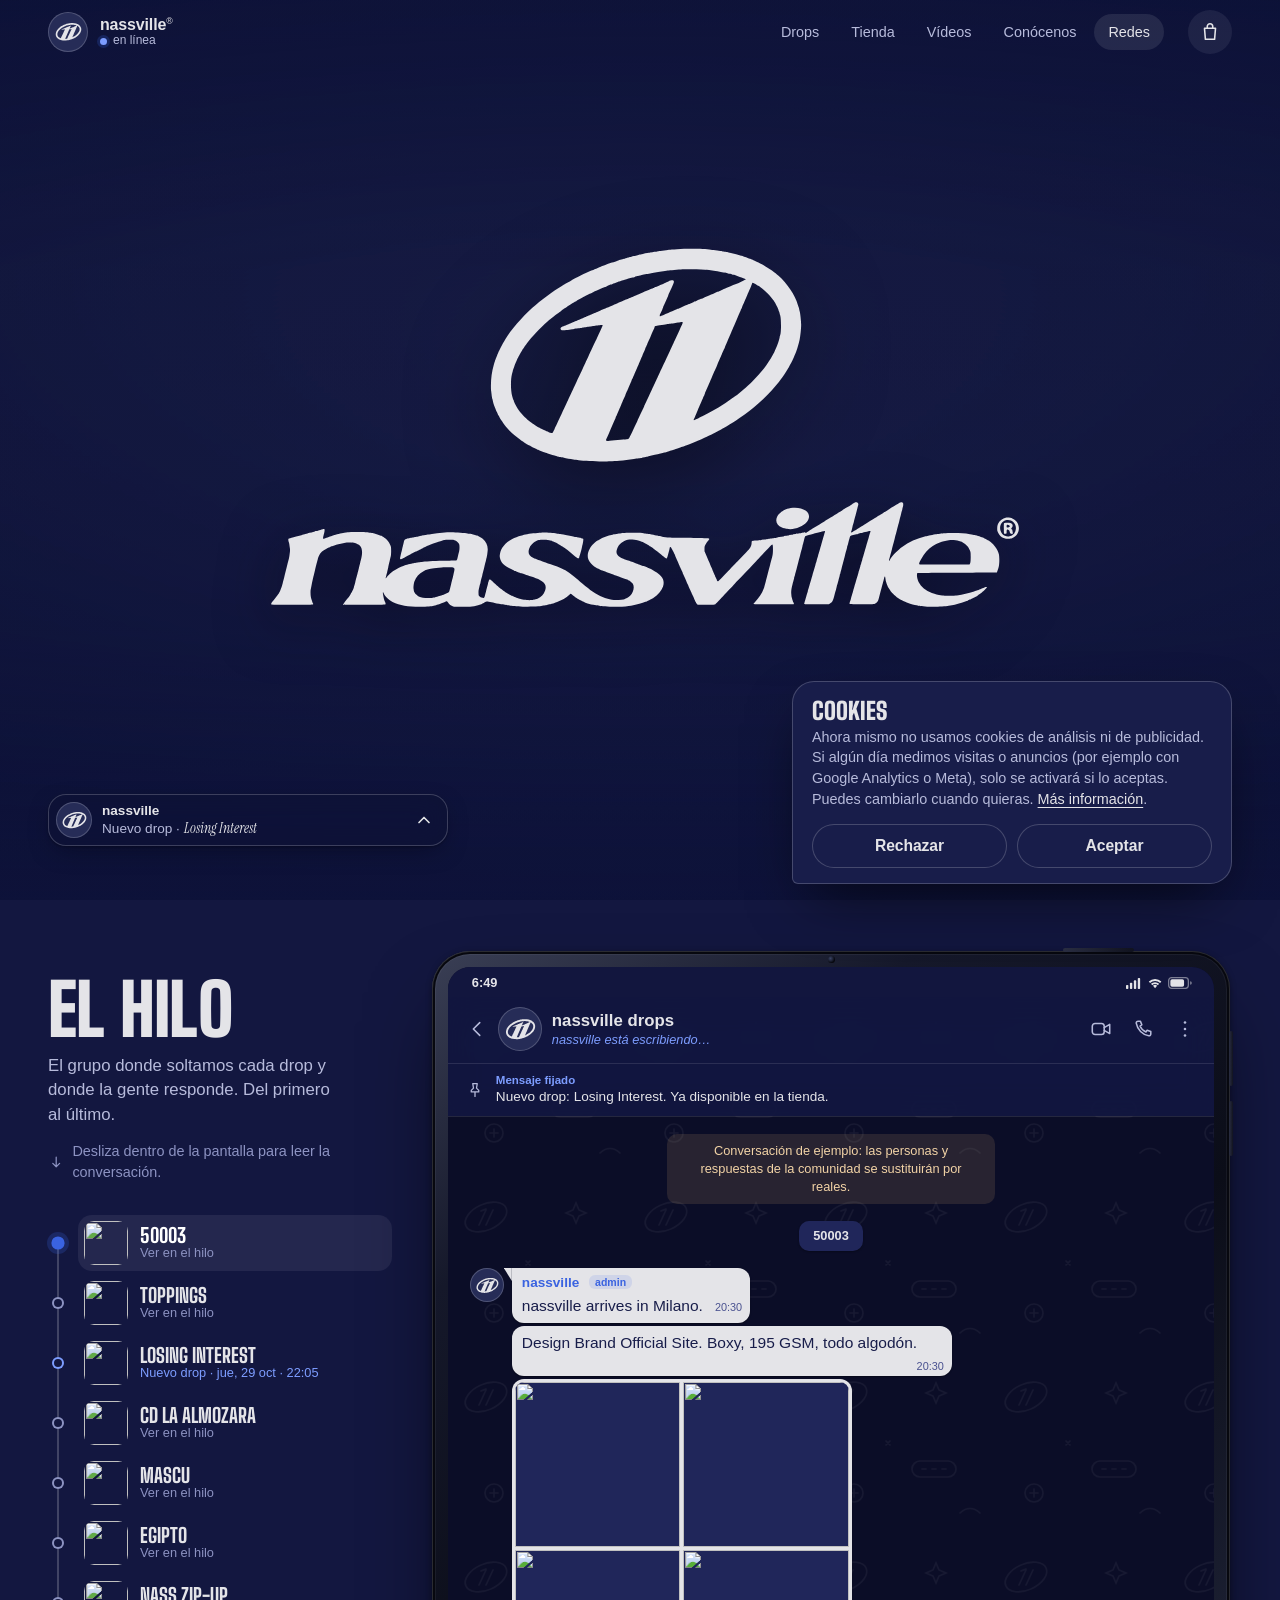
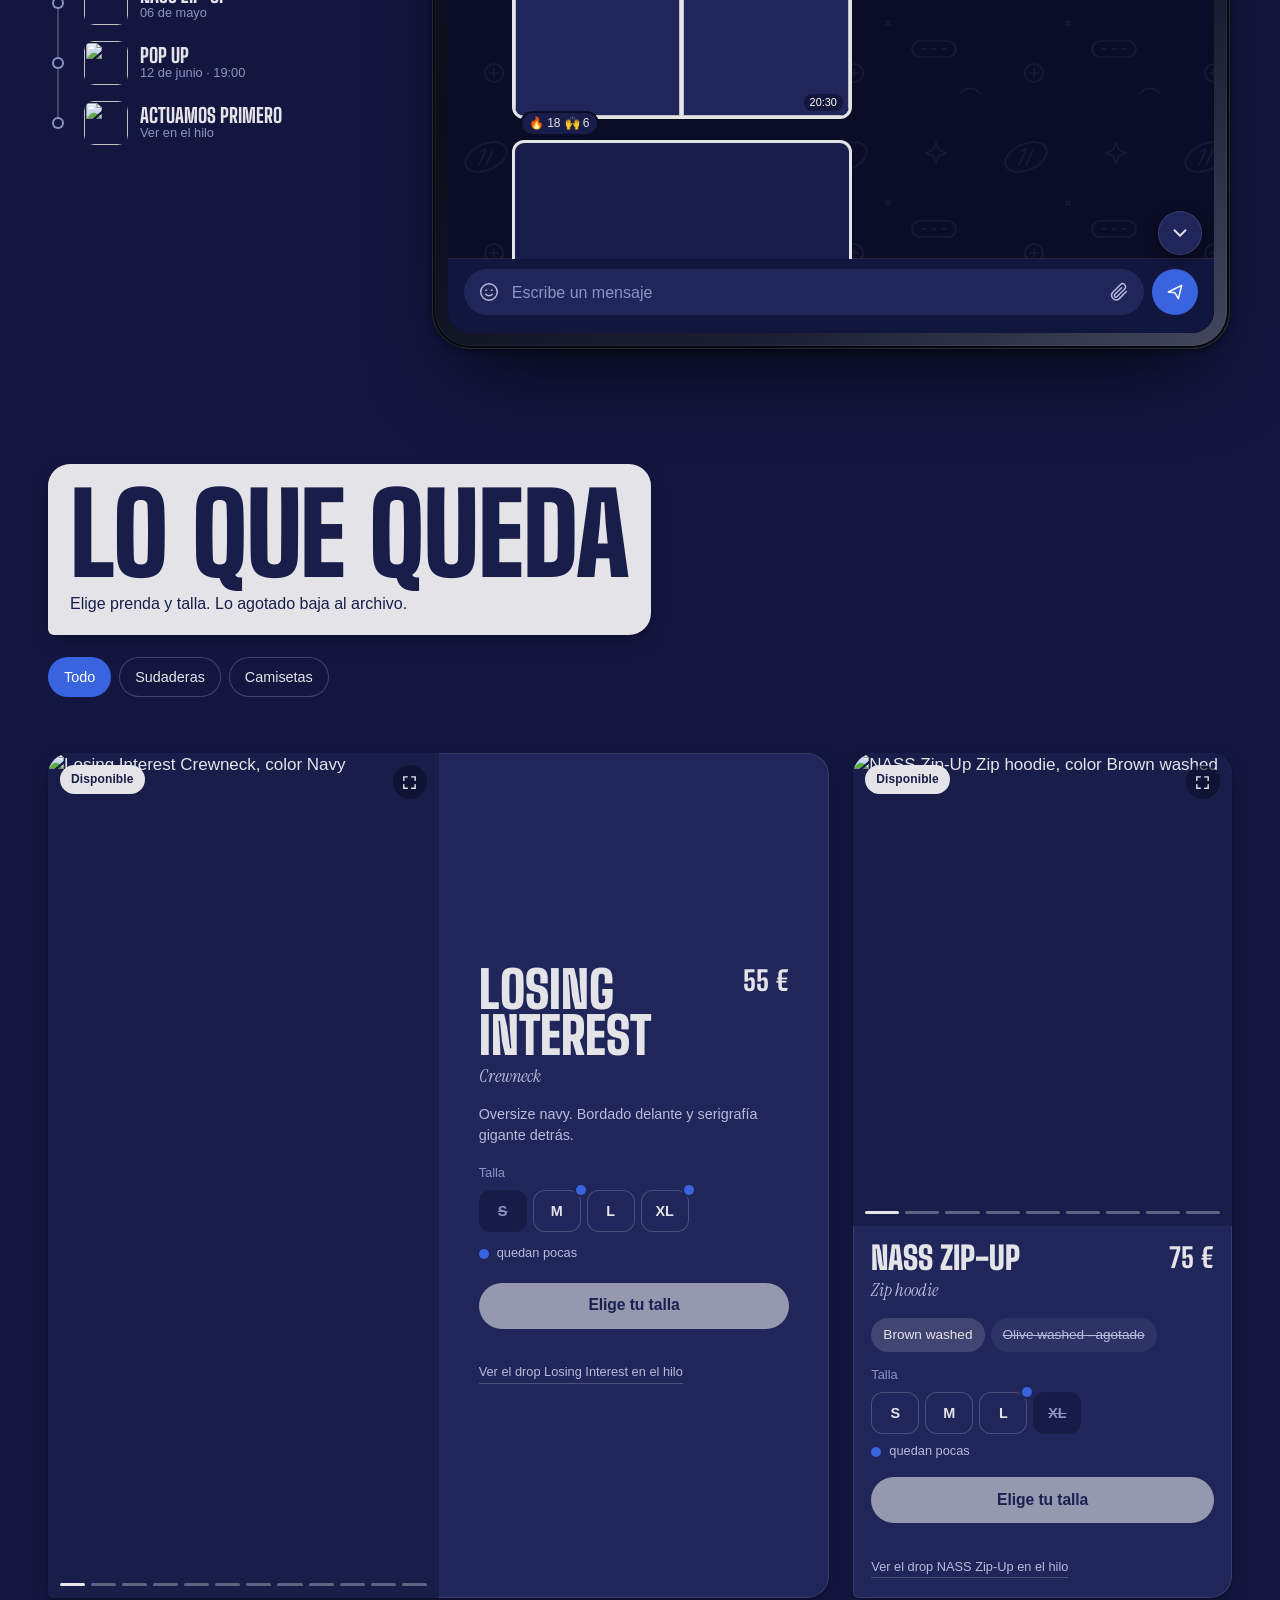
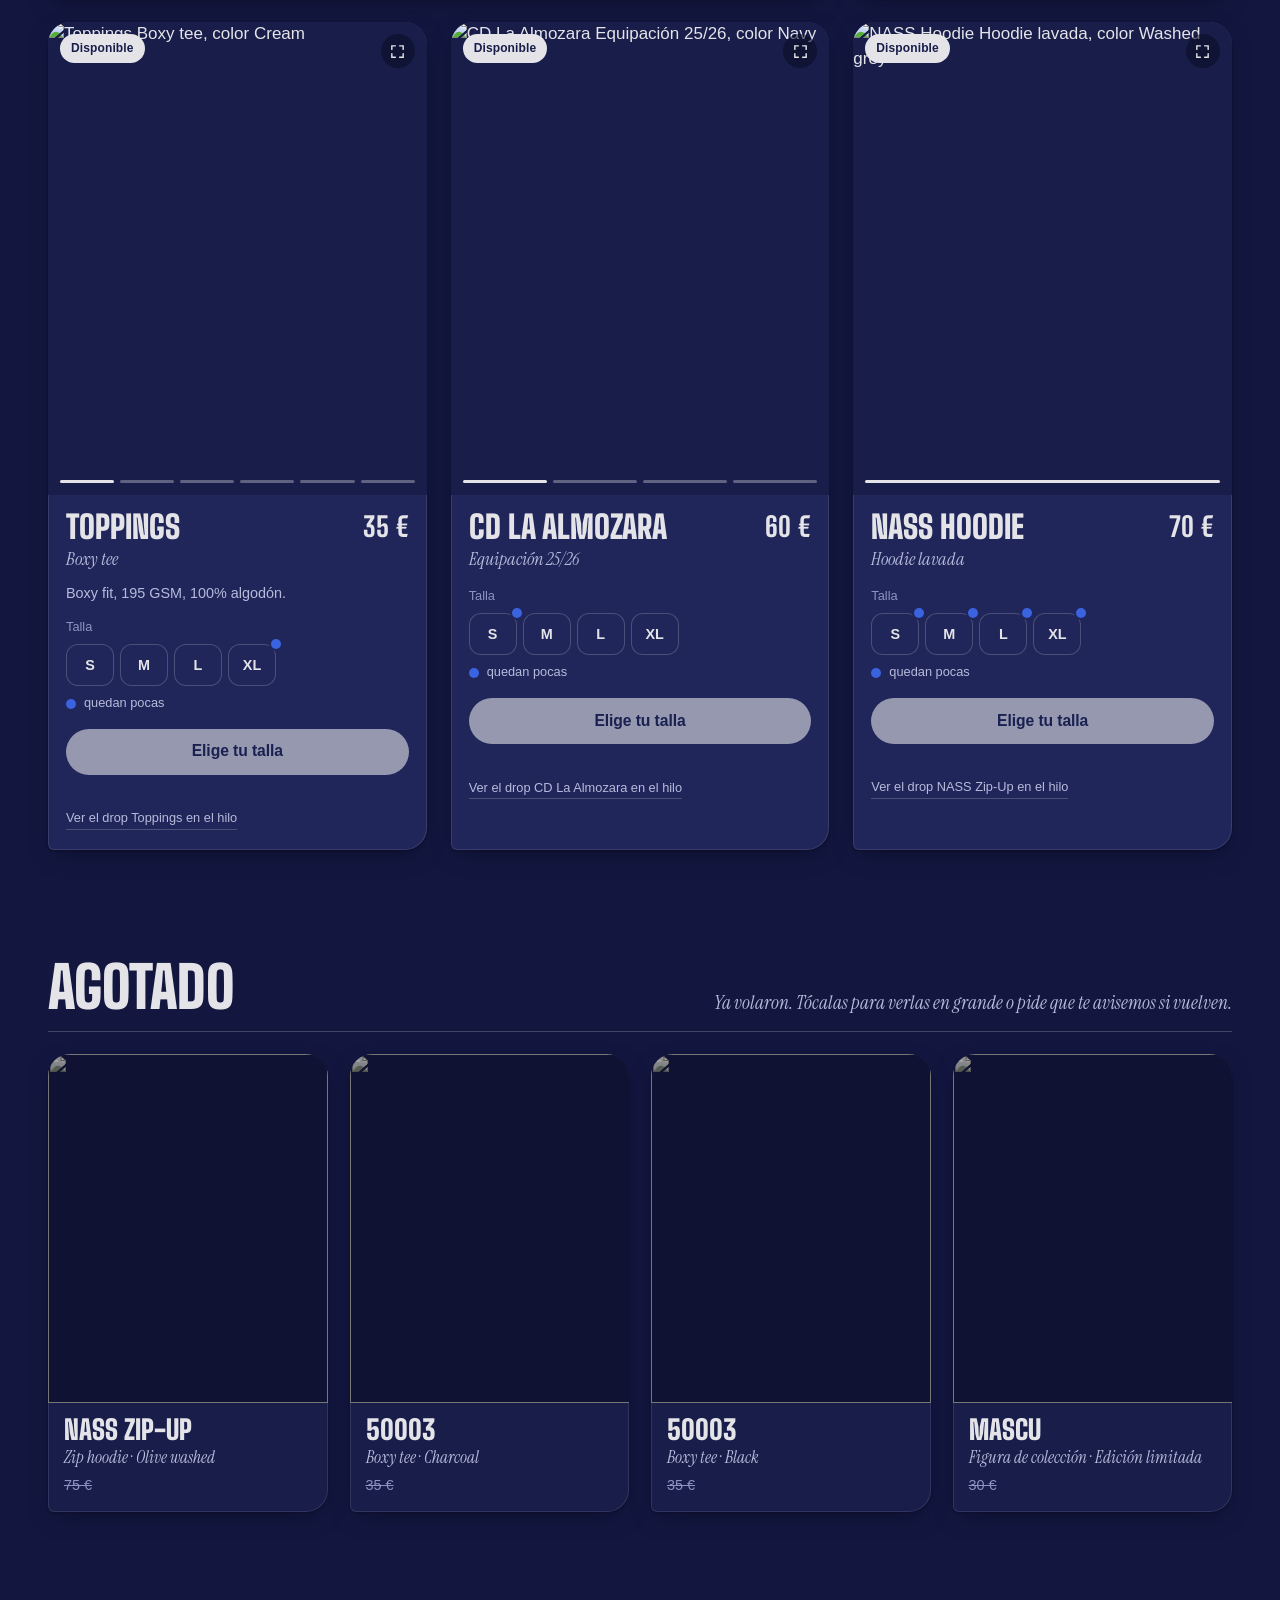
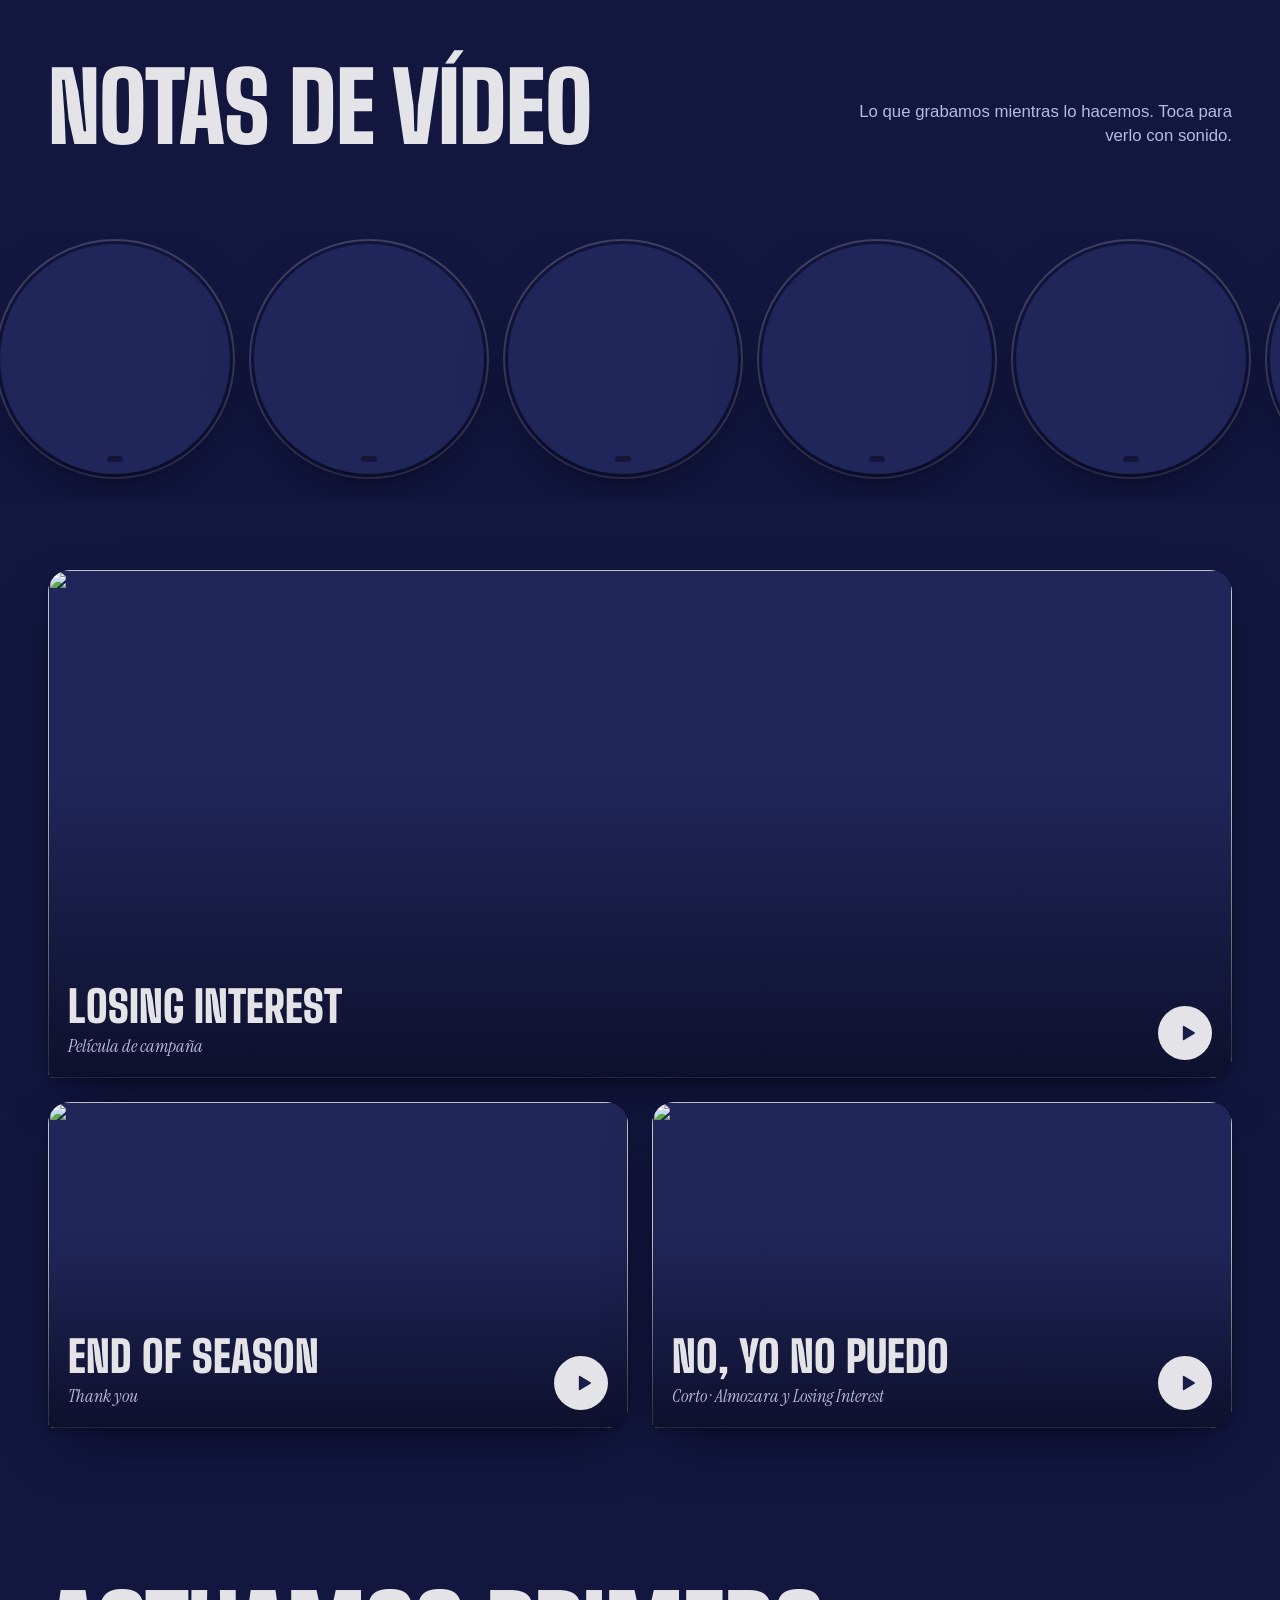
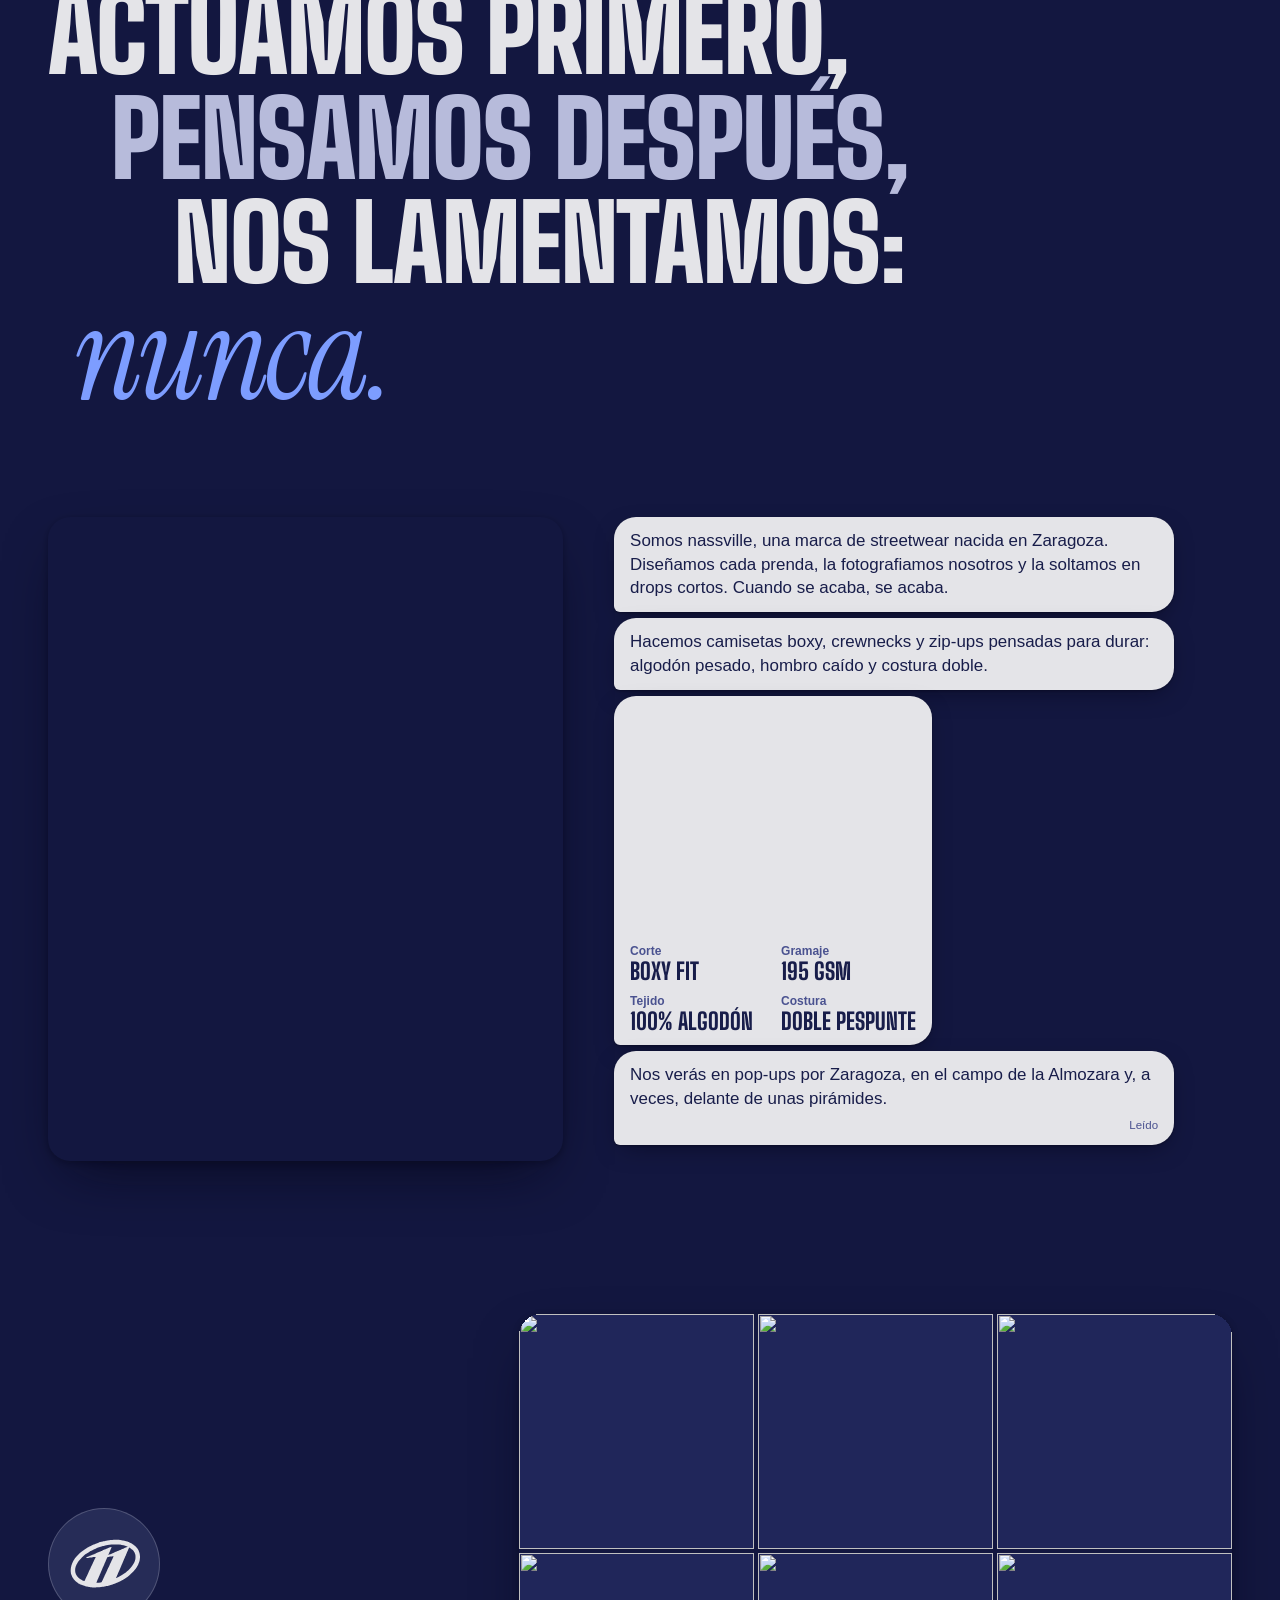
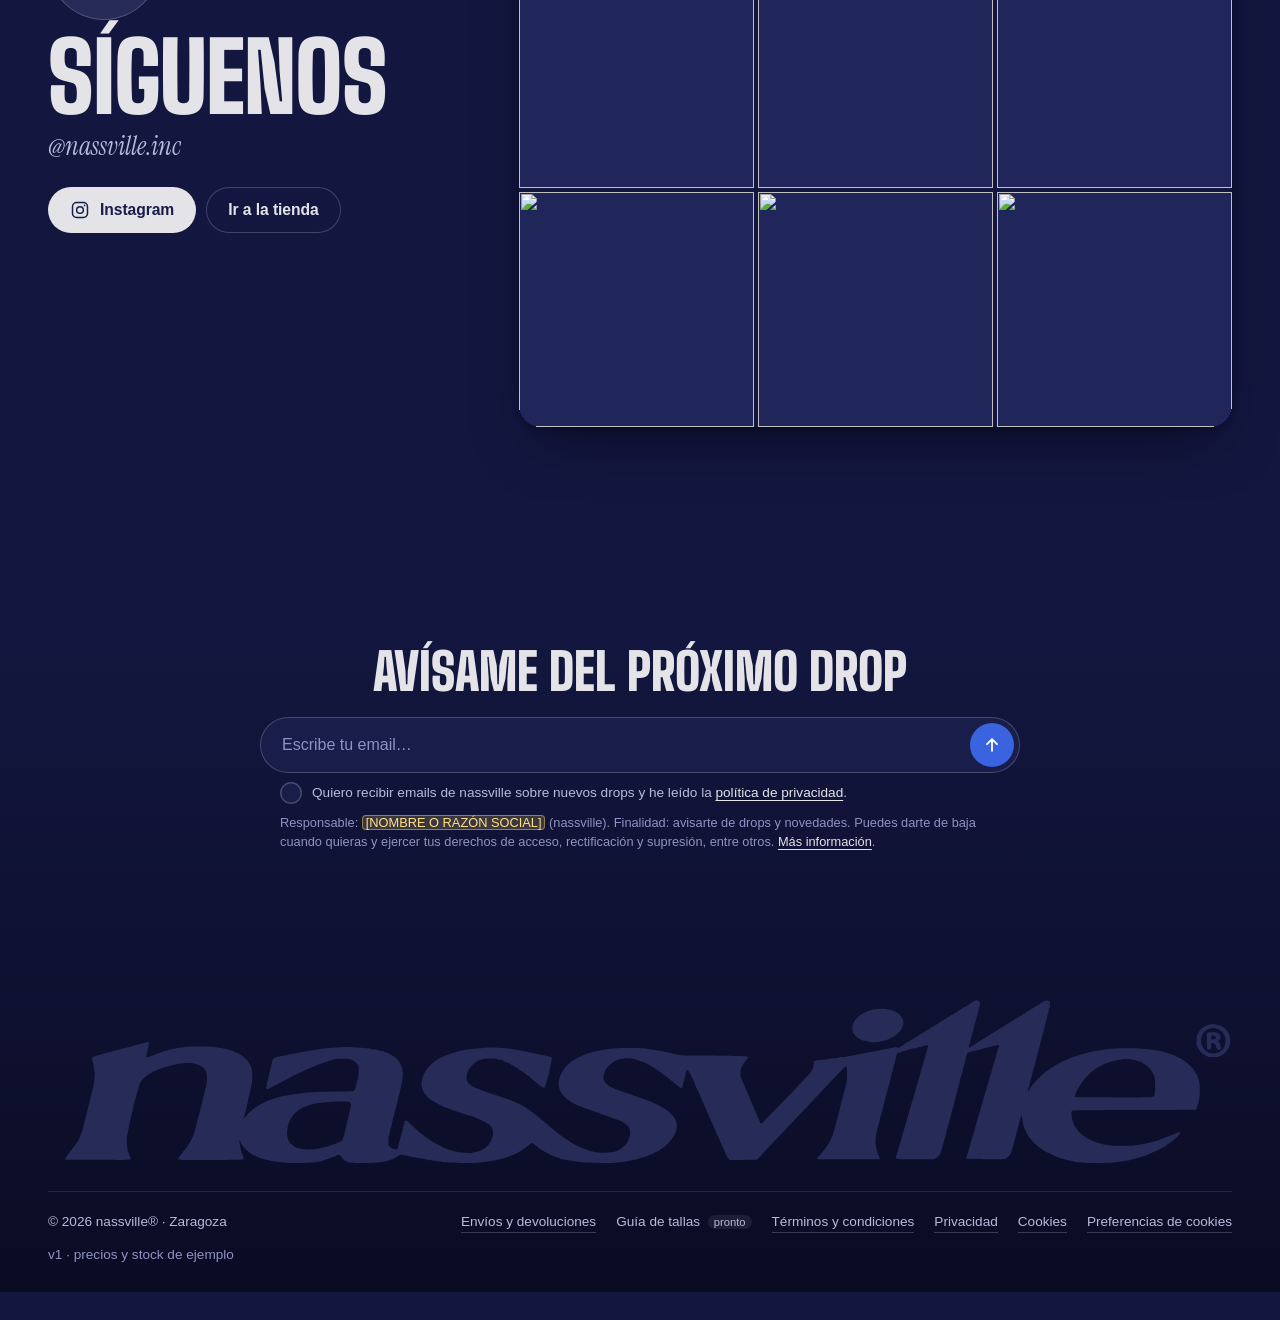
==== commit 56f5b0ba: "Carrito: página de la bolsa (el probador) y pantalla de pago preparada - carrito.html: prendas añadi" ====
--- a/index.html
+++ b/index.html
@@ -6,12 +6,15 @@
   <title>nassville® — Tienda oficial</title>
   <meta name="description" content="nassville, streetwear de Zaragoza. Drops, catálogo y todo lo que queda en tu talla.">
   <meta name="theme-color" content="#151a40">
+  <link rel="icon" href="favicon.ico" sizes="48x48">
+  <link rel="icon" href="favicon.svg" type="image/svg+xml">
+  <link rel="apple-touch-icon" href="apple-touch-icon.png">
   <!-- versión de prueba: fuera de buscadores, solo se entra con el enlace -->
   <meta name="robots" content="noindex, nofollow, noarchive">
   <link rel="preconnect" href="https://fonts.googleapis.com">
   <link rel="preconnect" href="https://fonts.gstatic.com" crossorigin>
   <link href="https://fonts.googleapis.com/css2?family=Big+Shoulders+Display:wght@700;800;900&family=Instrument+Serif:ital@0;1&display=swap" rel="stylesheet">
-  <link rel="stylesheet" href="css/styles.css?v=53">
+  <link rel="stylesheet" href="css/styles.css?v=54">
   <script type="importmap">
     { "imports": {
       "three": "https://cdn.jsdelivr.net/npm/three@0.169.0/build/three.module.js",
@@ -43,10 +46,10 @@
       <a href="#conocenos">Conócenos</a>
       <a href="#redes">Redes</a>
     </nav>
-    <button class="bag" type="button" data-bag-button aria-label="Bolsa, 0 prendas">
+    <a class="bag" href="carrito.html" data-bag-button aria-label="Bolsa, 0 prendas">
       <svg viewBox="0 0 24 24" aria-hidden="true"><path d="M6 8h12l-1 12H7L6 8Z"/><path d="M9 8V6a3 3 0 0 1 6 0v2"/></svg>
       <span class="bag__count" data-bag-count>0</span>
-    </button>
+    </a>
     <button class="menu" type="button" data-menu-button aria-expanded="false" aria-controls="menu" aria-label="Abrir menú">
       <span></span><span></span>
     </button>
@@ -345,10 +348,10 @@
         <p class="pview__meta" data-pview-meta></p>
       </div>
       <span class="pview__stamp" data-pview-stamp hidden>Agotado</span>
-      <button class="bag pview__bag" type="button" data-bag-button aria-label="Bolsa, 0 prendas">
+      <a class="bag pview__bag" href="carrito.html" data-bag-button aria-label="Bolsa, 0 prendas">
         <svg viewBox="0 0 24 24" aria-hidden="true"><path d="M6 8h12l-1 12H7L6 8Z"/><path d="M9 8V6a3 3 0 0 1 6 0v2"/></svg>
         <span class="bag__count" data-bag-count>0</span>
-      </button>
+      </a>
       <button class="pview__close" type="button" data-pview-close aria-label="Cerrar">
         <svg viewBox="0 0 24 24" aria-hidden="true"><path d="M6 6l12 12M18 6 6 18"/></svg>
       </button>
@@ -412,10 +415,11 @@
 
   <div class="toast" data-toast role="status" aria-live="polite"></div>
 
-  <script src="js/data.js?v=53"></script>
-  <script src="js/logo-paths.js?v=53"></script>
-  <script src="js/main.js?v=53"></script>
-  <script src="js/hero3d.js?v=53"></script>
-  <script src="js/consent.js?v=53"></script>
+  <script src="js/data.js?v=54"></script>
+  <script src="js/logo-paths.js?v=54"></script>
+  <script src="js/bag-store.js?v=54"></script>
+  <script src="js/main.js?v=54"></script>
+  <script src="js/hero3d.js?v=54"></script>
+  <script src="js/consent.js?v=54"></script>
 </body>
 </html>
--- a/css/styles.css
+++ b/css/styles.css
@@ -181,7 +181,8 @@
 @media (hover: hover) and (pointer: fine) {
   .btn--primary:hover { background: var(--pearl-strong); }
   .btn--ghost:hover { box-shadow: inset 0 0 0 1px var(--pearl); }
-  .btn--sent:hover:not([disabled]) { background: var(--sent-strong); }
+  /* sobre el azul claro el texto pasa a navy: en blanco no llegaba a 3:1 */
+  .btn--sent:hover:not([disabled]):not([aria-disabled="true"]) { background: var(--sent-strong); color: var(--navy-900); }
 }
 
 .linklike {
@@ -309,6 +310,7 @@
   display: grid; place-items: center;
   width: 44px; height: 44px; border-radius: 50%;
   border: 0; background: rgba(228, 228, 232, 0.08); cursor: pointer;
+  color: inherit; text-decoration: none; /* es un enlace a carrito.html */
   transition: transform 160ms var(--ease-out), background-color 200ms ease;
 }
 .bag:active { transform: scale(0.95); }
@@ -2426,12 +2428,24 @@
   color: var(--ink-soft);
   cursor: pointer;
 }
+/* casilla redonda como los checks de seleccionar del chat (también en carrito.html) */
 .composer__consent input {
   flex: none;
-  width: 18px; height: 18px; margin: 1px 0 0;
-  accent-color: var(--sent);
+  width: 22px; height: 22px; margin: -1px 0 0;
+  -webkit-appearance: none; appearance: none;
+  border-radius: 50%;
+  background: var(--navy-800) center / 14px no-repeat;
+  box-shadow: inset 0 0 0 1.5px var(--line-strong);
   cursor: pointer;
-}
+  transition: background-color 180ms ease, box-shadow 180ms ease, transform 160ms var(--ease-out);
+}
+.composer__consent input:checked {
+  background-color: var(--sent);
+  background-image: url("data:image/svg+xml,%3Csvg xmlns='http://www.w3.org/2000/svg' viewBox='0 0 24 24' fill='none' stroke='%23fff' stroke-width='3' stroke-linecap='round' stroke-linejoin='round'%3E%3Cpath d='m5 12.5 4.5 4.5L19 7.5'/%3E%3C/svg%3E");
+  box-shadow: inset 0 0 0 1.5px var(--sent);
+}
+.composer__consent input:active { transform: scale(0.9); }
+.composer__consent input:focus-visible { outline: 2px solid var(--sent-strong); outline-offset: 3px; }
 .composer__consent a,
 .composer__info a { color: var(--pearl); text-underline-offset: 0.2em; }
 .composer__info {
@@ -2620,3 +2634,338 @@
   .footer__legal .linklike::after { content: ""; position: absolute; inset: -12px -6px; }
   .footer__legal { row-gap: 24px; }
 }
+
+/* ==========================================================================
+   La bolsa (carrito.html): el probador y la pantalla de pago.
+   Mismo mundo que la tienda: burbuja perla para el título, cartas de foto con
+   esquinas de burbuja, checks redondos de «seleccionar mensajes» que se llenan
+   de azul y la barra de escribir del chat convertida en caja.
+   ========================================================================== */
+
+.cart-page { --paybar-h: 68px; }
+/* lo que el script oculta queda oculto aunque su clase le dé display */
+.cart-page [hidden] { display: none !important; }
+.cart {
+  max-width: var(--max);
+  margin: 0 auto;
+  min-height: 72vh;
+  padding: calc(var(--bar-h) + clamp(28px, 5vw, 56px)) var(--gutter) clamp(48px, 8vw, 96px);
+}
+.cart-page.has-paybar .cart { padding-bottom: calc(var(--paybar-h) + 72px + env(safe-area-inset-bottom)); }
+.bag[aria-current="page"] { background: rgba(228, 228, 232, 0.16); }
+
+.cart__head { display: grid; grid-template-columns: minmax(0, 1fr); gap: 18px; margin-bottom: clamp(16px, 2.4vw, 28px); }
+@media (min-width: 900px) {
+  /* en ordenador las herramientas van junto al título: el riel entero cabe sobre la barra de pago */
+  .cart__head { grid-template-columns: minmax(0, 1fr) auto; align-items: end; }
+}
+.cart__title { padding: 14px 22px 18px; }
+.cart__title .display--xl { margin: 4px 0 8px; color: var(--navy-800); font-size: clamp(3.4rem, 8vw, 5.6rem); }
+/* pantallas bajas (portátiles pequeños, móviles con barra del navegador): cabecera compacta */
+@media (max-height: 800px), (max-width: 720px) and (max-height: 900px) {
+  .cart { padding-top: calc(var(--bar-h) + 16px); }
+  .cart__title { padding: 10px 18px 12px; }
+  .cart__title .display--xl { font-size: 3rem; margin: 2px 0 4px; }
+  .cart__title p { font-size: 0.9rem; }
+  .cart__head { gap: 10px; margin-bottom: 10px; }
+}
+.cart__tools { display: flex; align-items: center; gap: 14px; flex-wrap: wrap; }
+.cart__tools .chip[aria-pressed="true"] { background: var(--sent); color: #fff; box-shadow: none; }
+.cart__marked { margin: 0; font-size: 0.85rem; color: var(--ink-soft); font-variant-numeric: tabular-nums; }
+.cart__empty { display: grid; grid-template-columns: minmax(0, 1fr); gap: 20px; justify-items: start; }
+
+/* ---------- El riel del probador ---------- */
+/* el riel sale de la columna hasta los bordes de la pantalla, alineado con el título */
+.fitting { position: relative; --rail-gap: 16px; --rail-in: max(var(--gutter), calc((100vw - var(--max)) / 2 + var(--gutter))); margin: 0 calc(50% - 50vw); }
+.fitting__rail {
+  list-style: none; margin: 0;
+  display: flex; gap: var(--rail-gap);
+  overflow-x: auto; overscroll-behavior-x: contain;
+  scroll-snap-type: x mandatory; scroll-padding: 0 var(--rail-in);
+  padding: 10px var(--rail-in) 28px;
+  scrollbar-width: none;
+}
+.fitting__rail::-webkit-scrollbar { display: none; }
+/* el ancho de la carta sale también del alto de la pantalla: foto (4:5) y
+   ficha caben enteras entre el riel y la barra de pago */
+.fit {
+  --fit-room: calc(100svh - var(--rail-top, 302px) - var(--paybar-h) - 32px - var(--fit-body, 200px) - env(safe-area-inset-bottom));
+  flex: 0 0 max(170px, min(clamp(250px, 19vw, 280px), var(--fit-room) * 0.8));
+  scroll-snap-align: start;
+  transform-origin: 50% 100%;
+  transition: transform 340ms var(--ease-enter);
+}
+@media (max-width: 720px) {
+  /* en el móvil la carta cabe entera sobre la barra de pago y asoma la siguiente */
+  /* en el móvil manda la legibilidad: nunca más estrecha de 220 px (el precio
+     y la cantidad caben en una línea); en pantallas muy bajas la última línea
+     de la ficha puede quedar tras la barra hasta que se desliza un poco */
+  .fit { flex-basis: max(220px, min(62vw, var(--fit-room) * 0.8)); }
+  .cart { padding-top: calc(var(--bar-h) + 20px); }
+  .cart__head { gap: 14px; }
+  .cart__title .display--xl { font-size: 3.4rem; }
+  .fit__body { padding: 14px 14px 16px; }
+  .fit__name { font-size: 1.45rem; }
+  .fit__price { font-size: 1.45rem; }
+  .fit__row { margin-top: 8px; }
+}
+.fit__card {
+  position: relative;
+  height: 100%;
+  display: flex; flex-direction: column;
+  border-radius: var(--r-bubble);
+  border-bottom-left-radius: var(--r-tail);
+  background: var(--navy-700);
+  box-shadow: var(--shadow-1), inset 0 0 0 1px var(--line);
+  overflow: hidden;
+}
+.fit__media {
+  position: relative; display: block;
+  aspect-ratio: 4 / 5;
+  background: var(--navy-800);
+  overflow: hidden;
+  container-type: inline-size;
+}
+.fit__media img { width: 100%; height: 100%; object-fit: cover; transition: filter 340ms ease; }
+.fit .sold-stamp { font-size: 13.7cqi; }
+
+/* check redondo: el de seleccionar mensajes en un chat */
+.fit__check {
+  position: absolute; top: 10px; left: 10px; z-index: 2;
+  width: 44px; height: 44px;
+  display: grid; place-items: center;
+  cursor: pointer;
+}
+.fit__check input { position: absolute; inset: 0; width: 100%; height: 100%; margin: 0; opacity: 0; cursor: pointer; }
+.fit__tick {
+  width: 30px; height: 30px; border-radius: 50%;
+  display: grid; place-items: center;
+  background: rgba(10, 12, 36, 0.5);
+  -webkit-backdrop-filter: blur(6px); backdrop-filter: blur(6px);
+  box-shadow: inset 0 0 0 2px var(--pearl);
+  color: #fff;
+  transition: background-color 200ms ease, box-shadow 200ms ease, transform 220ms var(--ease-enter);
+}
+.fit__tick svg {
+  width: 18px; height: 18px; fill: none; stroke: currentColor;
+  stroke-width: 2.6; stroke-linecap: round; stroke-linejoin: round;
+  stroke-dasharray: 24; stroke-dashoffset: 24;
+  transition: stroke-dashoffset 260ms var(--ease-enter) 60ms;
+}
+.fit__check input:checked + .fit__tick { background: var(--sent); box-shadow: inset 0 0 0 2px var(--sent), 0 4px 12px rgba(5, 6, 20, 0.5); }
+.fit__check input:checked + .fit__tick svg { stroke-dashoffset: 0; }
+.fit__check input:active + .fit__tick { transform: scale(0.88); }
+.fit__check input:focus-visible + .fit__tick { outline: 2px solid var(--sent-strong); outline-offset: 3px; }
+.fit__check input:disabled { cursor: not-allowed; }
+.fit__check input:disabled + .fit__tick { opacity: 0.45; }
+
+.fit__remove {
+  position: absolute; top: 10px; right: 10px; z-index: 2;
+  width: 44px; height: 44px; border: 0; border-radius: 50%;
+  display: grid; place-items: center;
+  background: transparent; color: var(--pearl);
+  cursor: pointer;
+}
+.fit__remove svg {
+  box-sizing: content-box;
+  width: 16px; height: 16px; padding: 7px; border-radius: 50%;
+  background: rgba(10, 12, 36, 0.5);
+  -webkit-backdrop-filter: blur(6px); backdrop-filter: blur(6px);
+  fill: none; stroke: currentColor; stroke-width: 2.2; stroke-linecap: round;
+  transition: background-color 200ms ease, transform 160ms var(--ease-out);
+}
+.fit__remove:active svg { transform: scale(0.9); }
+@media (hover: hover) and (pointer: fine) {
+  .fit__remove:hover svg { background: rgba(10, 12, 36, 0.78); }
+}
+
+.fit__body { flex: 1; display: grid; align-content: start; gap: 4px; padding: 16px 18px 18px; transition: opacity 300ms ease; }
+.fit__name { margin: 0; font-family: var(--f-display); font-weight: 900; text-transform: uppercase; font-size: 1.7rem; line-height: 0.95; }
+.fit__type { margin: 0; font-family: var(--f-serif); font-style: italic; font-size: 1.1rem; color: var(--ink-soft); }
+.fit__meta { margin: 4px 0 0; font-size: 0.85rem; color: var(--ink-soft); }
+.fit__row { margin-top: 12px; display: flex; align-items: center; justify-content: space-between; gap: 12px; }
+.fit__price { overflow: hidden; white-space: nowrap; font-family: var(--f-display); font-weight: 800; font-size: 1.7rem; line-height: 1.05; font-variant-numeric: tabular-nums; }
+.fit__stock { color: var(--sent-strong); font-weight: 600; }
+.fit__note { margin: 6px 0 0; font-size: 0.8rem; color: var(--ink-soft); }
+
+.stepper { display: inline-flex; align-items: center; border-radius: 999px; box-shadow: inset 0 0 0 1px var(--line-strong); }
+.stepper__btn {
+  width: 44px; height: 44px; border: 0; border-radius: 50%;
+  display: grid; place-items: center;
+  background: transparent; color: var(--pearl);
+  cursor: pointer;
+  transition: background-color 160ms ease, transform 140ms var(--ease-out), opacity 160ms ease;
+}
+.stepper__btn svg { width: 16px; height: 16px; fill: none; stroke: currentColor; stroke-width: 2.2; stroke-linecap: round; }
+.stepper__btn:active { transform: scale(0.9); }
+.stepper__btn:disabled { opacity: 0.32; cursor: default; transform: none; }
+@media (hover: hover) and (pointer: fine) {
+  .stepper__btn:not(:disabled):hover { background: rgba(228, 228, 232, 0.1); }
+}
+.stepper__n { min-width: 2ch; text-align: center; font-weight: 600; font-variant-numeric: tabular-nums; }
+
+/* El gesto del probador: lo que no te llevas da un paso atrás en el riel */
+.fit.is-off { transform: scale(0.955); }
+.fit.is-off .fit__media img { filter: grayscale(0.85) brightness(0.6); }
+.fit.is-off .fit__body { opacity: 0.86; } /* el paso atrás lo llevan la foto y la escala; el texto sigue legible */
+.fit.is-gone .fit__body { opacity: 1; }
+.fit.is-gone .fit__media img { filter: grayscale(1) brightness(0.5); }
+
+.fitting__arrow {
+  position: absolute; top: calc(10px + clamp(250px, 19vw, 280px) * 0.625); z-index: 3;
+  width: 48px; height: 48px; margin-top: -24px;
+  border: 0; border-radius: 50%;
+  display: grid; place-items: center;
+  background: rgba(15, 18, 51, 0.82); color: var(--pearl);
+  -webkit-backdrop-filter: blur(10px); backdrop-filter: blur(10px);
+  box-shadow: inset 0 0 0 1px var(--line-strong), var(--shadow-1);
+  cursor: pointer;
+  transition: opacity 200ms ease, transform 160ms var(--ease-out);
+}
+.fitting__arrow svg { width: 22px; height: 22px; fill: none; stroke: currentColor; stroke-width: 2.2; stroke-linecap: round; stroke-linejoin: round; }
+.fitting__arrow--prev { left: calc(var(--rail-in) - 24px); }
+.fitting__arrow--next { right: calc(var(--rail-in) - 24px); }
+.fitting__arrow:disabled { opacity: 0; pointer-events: none; }
+.fitting__arrow:active { transform: scale(0.94); }
+@media (hover: none) { .fitting__arrow { display: none; } }
+
+/* ---------- Barra de pago: la barra de escribir del chat ---------- */
+.paybar {
+  position: fixed; left: 50%; z-index: 40;
+  bottom: calc(14px + env(safe-area-inset-bottom));
+  width: min(640px, calc(100% - var(--gutter) * 2));
+  display: flex; align-items: center; gap: 12px;
+  padding: 8px 8px 8px 22px;
+  border-radius: 999px;
+  background: rgba(24, 29, 74, 0.92);
+  -webkit-backdrop-filter: saturate(140%) blur(18px); backdrop-filter: saturate(140%) blur(18px);
+  box-shadow: inset 0 0 0 1px var(--line-strong), 0 18px 40px -16px rgba(5, 6, 20, 0.8);
+  transform: translateX(-50%);
+}
+.paybar[hidden] { display: none; }
+.paybar__sum { flex: 1; min-width: 0; display: grid; gap: 1px; }
+.paybar__sum strong { overflow: hidden; white-space: nowrap; text-overflow: ellipsis; font-size: 1rem; font-variant-numeric: tabular-nums; }
+.paybar__sum span { overflow: hidden; white-space: nowrap; text-overflow: ellipsis; font-size: 0.8rem; color: var(--ink-soft); }
+.paybar__go { flex: none; min-height: 52px; padding: 0 24px; overflow: hidden; font-variant-numeric: tabular-nums; }
+.paybar__go[aria-disabled="true"] { background: rgba(228, 228, 232, 0.1); color: var(--ink-soft); opacity: 1; cursor: pointer; }
+.roll { display: inline-block; animation: odo-roll 300ms var(--ease-enter) both; }
+
+.cart-page.has-paybar .toast { bottom: calc(var(--paybar-h) + 28px + env(safe-area-inset-bottom)); }
+.cart-page .toast.is-on { pointer-events: auto; }
+.toast__undo {
+  margin: -12px -4px -12px 4px; padding: 12px 4px;
+  border: 0; background: none;
+  color: var(--navy-800); font: inherit; font-weight: 700; /* azul sobre perla no llegaba a 4,5:1 */
+  text-decoration: underline; text-decoration-color: var(--sent); text-decoration-thickness: 2px; text-underline-offset: 0.2em;
+  cursor: pointer;
+}
+
+/* ---------- Pago ---------- */
+.checkout__back {
+  display: inline-flex; align-items: center; gap: 6px;
+  min-height: 44px; margin-left: -6px; padding-right: 8px;
+  color: var(--ink-soft); text-decoration: none; font-weight: 500;
+}
+.checkout__back svg { width: 20px; height: 20px; fill: none; stroke: currentColor; stroke-width: 2; stroke-linecap: round; stroke-linejoin: round; }
+@media (hover: hover) and (pointer: fine) { .checkout__back:hover { color: var(--pearl); } }
+.checkout__head { margin: 6px 0 clamp(24px, 4vw, 40px); }
+.checkout__title { outline: none; }
+.checkout__grid { display: grid; grid-template-columns: minmax(0, 1fr); gap: clamp(28px, 4vw, 48px); align-items: start; }
+.checkout__summary { order: -1; }
+@media (min-width: 900px) {
+  .checkout__grid { grid-template-columns: minmax(0, 1.3fr) minmax(300px, 0.7fr); }
+  .checkout__summary { order: 0; position: sticky; top: calc(var(--bar-h) + 24px); }
+}
+
+.checkout__form { display: grid; gap: 32px; }
+.checkout__group { margin: 0; padding: 0; border: 0; display: grid; grid-template-columns: repeat(6, minmax(0, 1fr)); gap: 14px 12px; }
+.checkout__group legend { padding: 0 0 14px; font-family: var(--f-display); font-weight: 900; text-transform: uppercase; font-size: 1.6rem; line-height: 1; }
+.field { grid-column: span 6; display: grid; gap: 6px; }
+.field--half { grid-column: span 3; }
+.field--third { grid-column: span 2; }
+.field--twothirds { grid-column: span 4; }
+@media (max-width: 520px) { .field--half { grid-column: span 6; } }
+.field label { font-size: 0.85rem; font-weight: 500; color: var(--ink-soft); }
+.field label span { color: var(--ink-faint); font-weight: 400; }
+.field input,
+.field select {
+  width: 100%; height: 52px; padding: 0 18px;
+  border: 0; border-radius: 14px;
+  background: var(--navy-800); color: var(--pearl);
+  font: inherit; font-size: 16px;
+  box-shadow: inset 0 0 0 1px var(--line-strong);
+  outline: none;
+  transition: box-shadow 200ms ease;
+  -webkit-appearance: none; appearance: none;
+}
+.field select {
+  padding-right: 44px;
+  background-image: url("data:image/svg+xml,%3Csvg xmlns='http://www.w3.org/2000/svg' viewBox='0 0 24 24' fill='none' stroke='%23b7bbdb' stroke-width='2' stroke-linecap='round' stroke-linejoin='round'%3E%3Cpath d='m6 9 6 6 6-6'/%3E%3C/svg%3E");
+  background-repeat: no-repeat; background-position: right 16px center; background-size: 18px;
+}
+.field input:focus,
+.field select:focus { box-shadow: inset 0 0 0 1px var(--sent-strong), 0 0 0 4px rgba(58, 99, 224, 0.18); }
+.field input[aria-invalid="true"] { box-shadow: inset 0 0 0 1px #ffb4b4; }
+.field__error { margin: 0; font-size: 0.85rem; color: #ffb4b4; }
+.checkout__group > .field__error { grid-column: span 6; }
+
+.paygate {
+  grid-column: span 6;
+  padding: 18px 20px;
+  border: 1px dashed var(--line-strong);
+  border-radius: 18px;
+  background: rgba(228, 228, 232, 0.03);
+}
+.paygate__state { margin: 0; display: flex; align-items: center; gap: 10px; font-weight: 600; }
+/* punto de estado como el «en línea» del chat, apagado: sin conectar */
+.paygate__dot { flex: none; width: 7px; height: 7px; border-radius: 50%; background: var(--ink-faint); box-shadow: 0 0 0 3px rgba(141, 147, 194, 0.2); }
+.paygate__text { margin: 6px 0 0; font-size: 0.85rem; color: var(--ink-soft); }
+.checkout__terms { grid-column: span 6; padding: 0; }
+.checkout__pay { width: 100%; min-height: 60px; flex-direction: column; gap: 2px; padding-block: 8px; font-size: 1.05rem; font-variant-numeric: tabular-nums; }
+.checkout__pay small { font-size: 0.8rem; font-weight: 500; }
+.checkout__pay[aria-busy="true"] { opacity: 0.7; }
+.checkout__result {
+  margin: 0; padding: 14px 18px;
+  border-radius: var(--r-bubble); border-bottom-left-radius: var(--r-tail);
+  background: var(--pearl); color: var(--navy-800);
+  box-shadow: var(--shadow-1);
+  font-size: 0.95rem; line-height: 1.45;
+  animation: arrive 420ms var(--ease-out) both;
+}
+
+/* el ticket: un mensaje de la marca, perla y con cola */
+.receipt {
+  padding: 20px 22px 18px;
+  border-radius: var(--r-bubble); border-bottom-left-radius: var(--r-tail);
+  background: var(--pearl); color: var(--navy-800);
+  box-shadow: var(--shadow-1);
+}
+.receipt__title { margin: 0 0 16px; font-family: var(--f-display); font-weight: 900; text-transform: uppercase; font-size: 1.6rem; line-height: 1; }
+.receipt__lines { list-style: none; margin: 0; padding: 0; display: grid; gap: 12px; }
+.receipt__line { display: grid; grid-template-columns: 52px minmax(0, 1fr) auto; align-items: center; gap: 12px; }
+.receipt__line img { width: 52px; height: 65px; object-fit: cover; border-radius: 10px; }
+.receipt__what { display: grid; gap: 2px; min-width: 0; }
+.receipt__what strong { font-family: var(--f-display); font-weight: 900; text-transform: uppercase; font-size: 1.15rem; line-height: 1; }
+.receipt__what span { font-size: 0.85rem; color: var(--navy-500); }
+.receipt__price { font-weight: 700; font-variant-numeric: tabular-nums; }
+.receipt__totals { margin: 16px 0 0; padding-top: 14px; border-top: 1px solid rgba(32, 38, 90, 0.16); display: grid; gap: 6px; }
+.receipt__totals div { display: flex; justify-content: space-between; align-items: baseline; gap: 12px; font-size: 0.9rem; }
+.receipt__totals dt, .receipt__totals dd { margin: 0; }
+.receipt__totals dd { font-variant-numeric: tabular-nums; text-align: right; }
+.receipt__totals .receipt__total { margin-top: 6px; font-size: 1rem; font-weight: 600; }
+.receipt__total dd { font-family: var(--f-display); font-weight: 800; font-size: 1.7rem; line-height: 1; }
+.receipt__note { margin: 12px 0 0; font-size: 0.8rem; color: var(--navy-500); }
+
+.cart__foot {
+  max-width: var(--max); margin: 0 auto;
+  display: grid; gap: 12px;
+  padding: 24px var(--gutter) calc(32px + env(safe-area-inset-bottom));
+  border-top: 1px solid var(--line);
+}
+.cart-page.has-paybar .cart__foot { padding-bottom: calc(var(--paybar-h) + 44px + env(safe-area-inset-bottom)); }
+.cart__foot .footer__note { margin: 0; font-size: 0.8rem; }
+
+@media (prefers-reduced-motion: reduce) {
+  .fit, .fit__media img, .fit__body, .fit__tick, .fit__tick svg { transition: none; }
+  .roll, .checkout__result { animation: none; }
+}
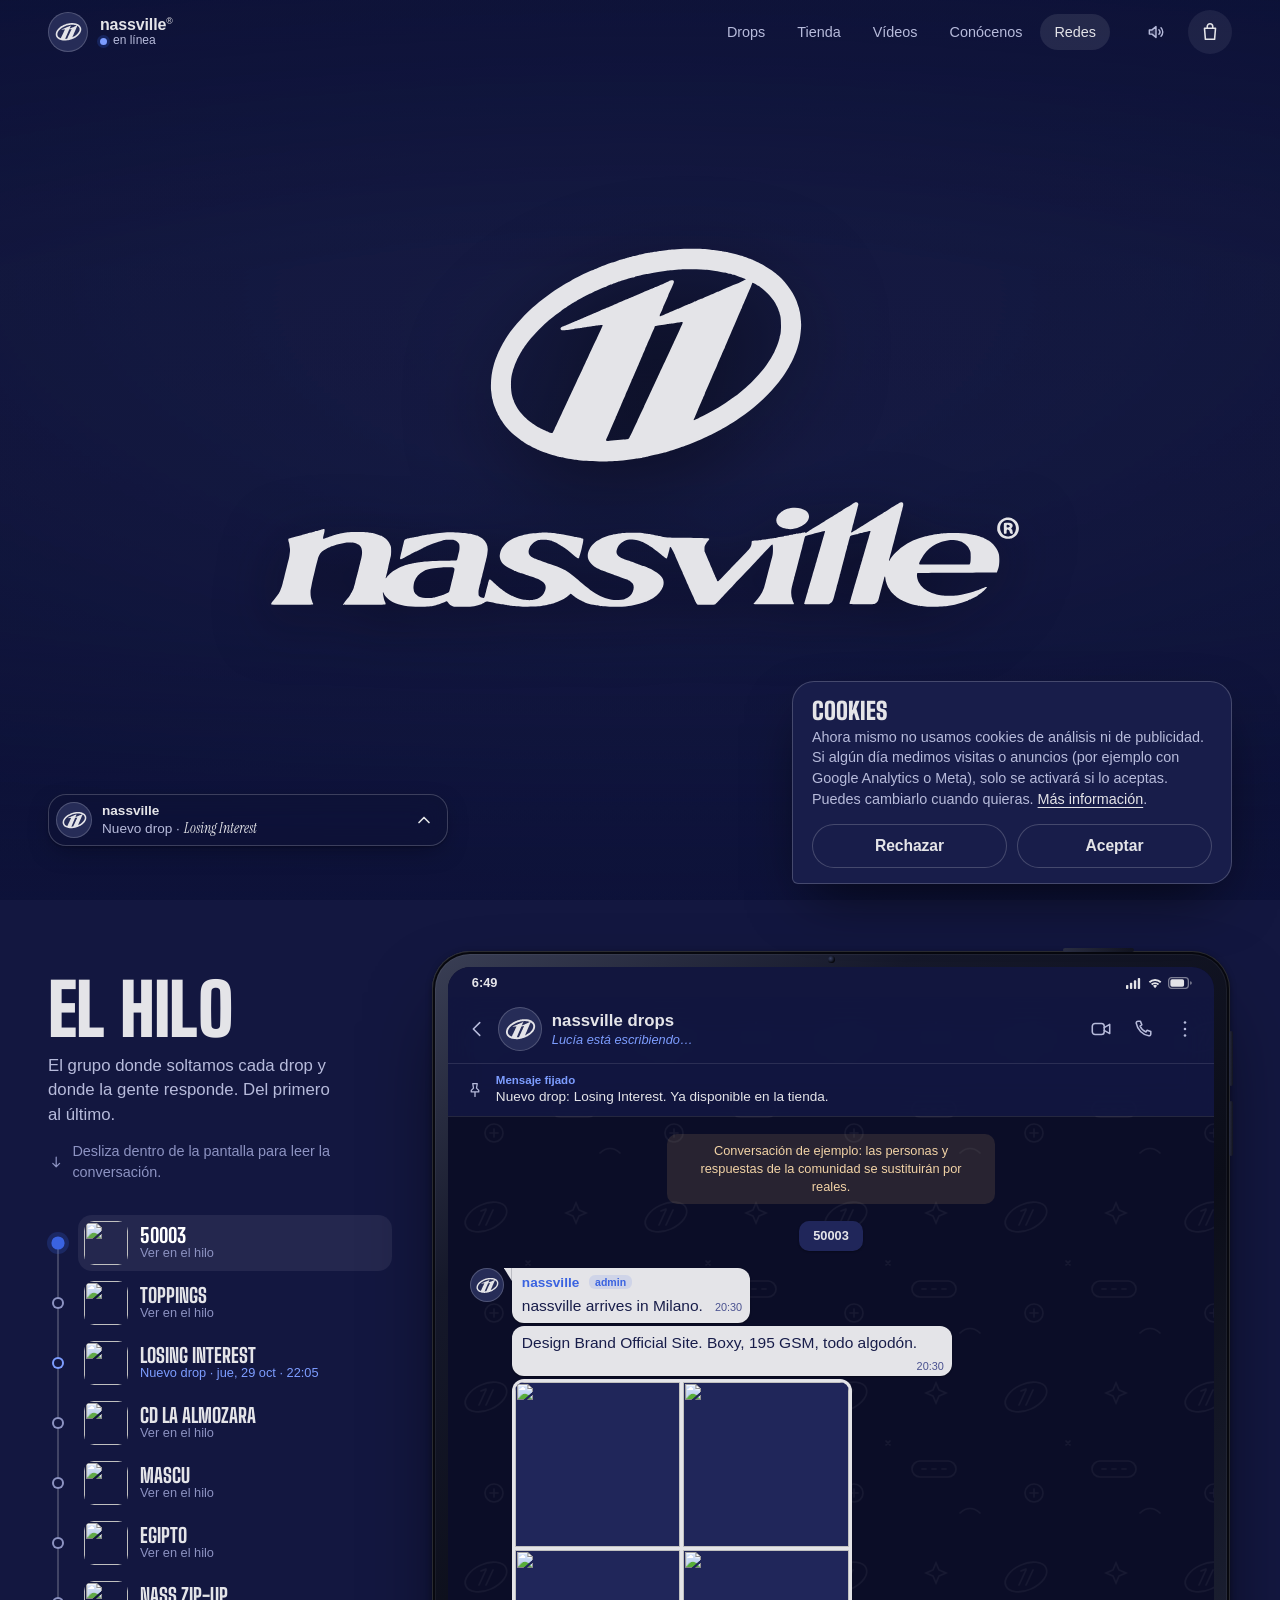
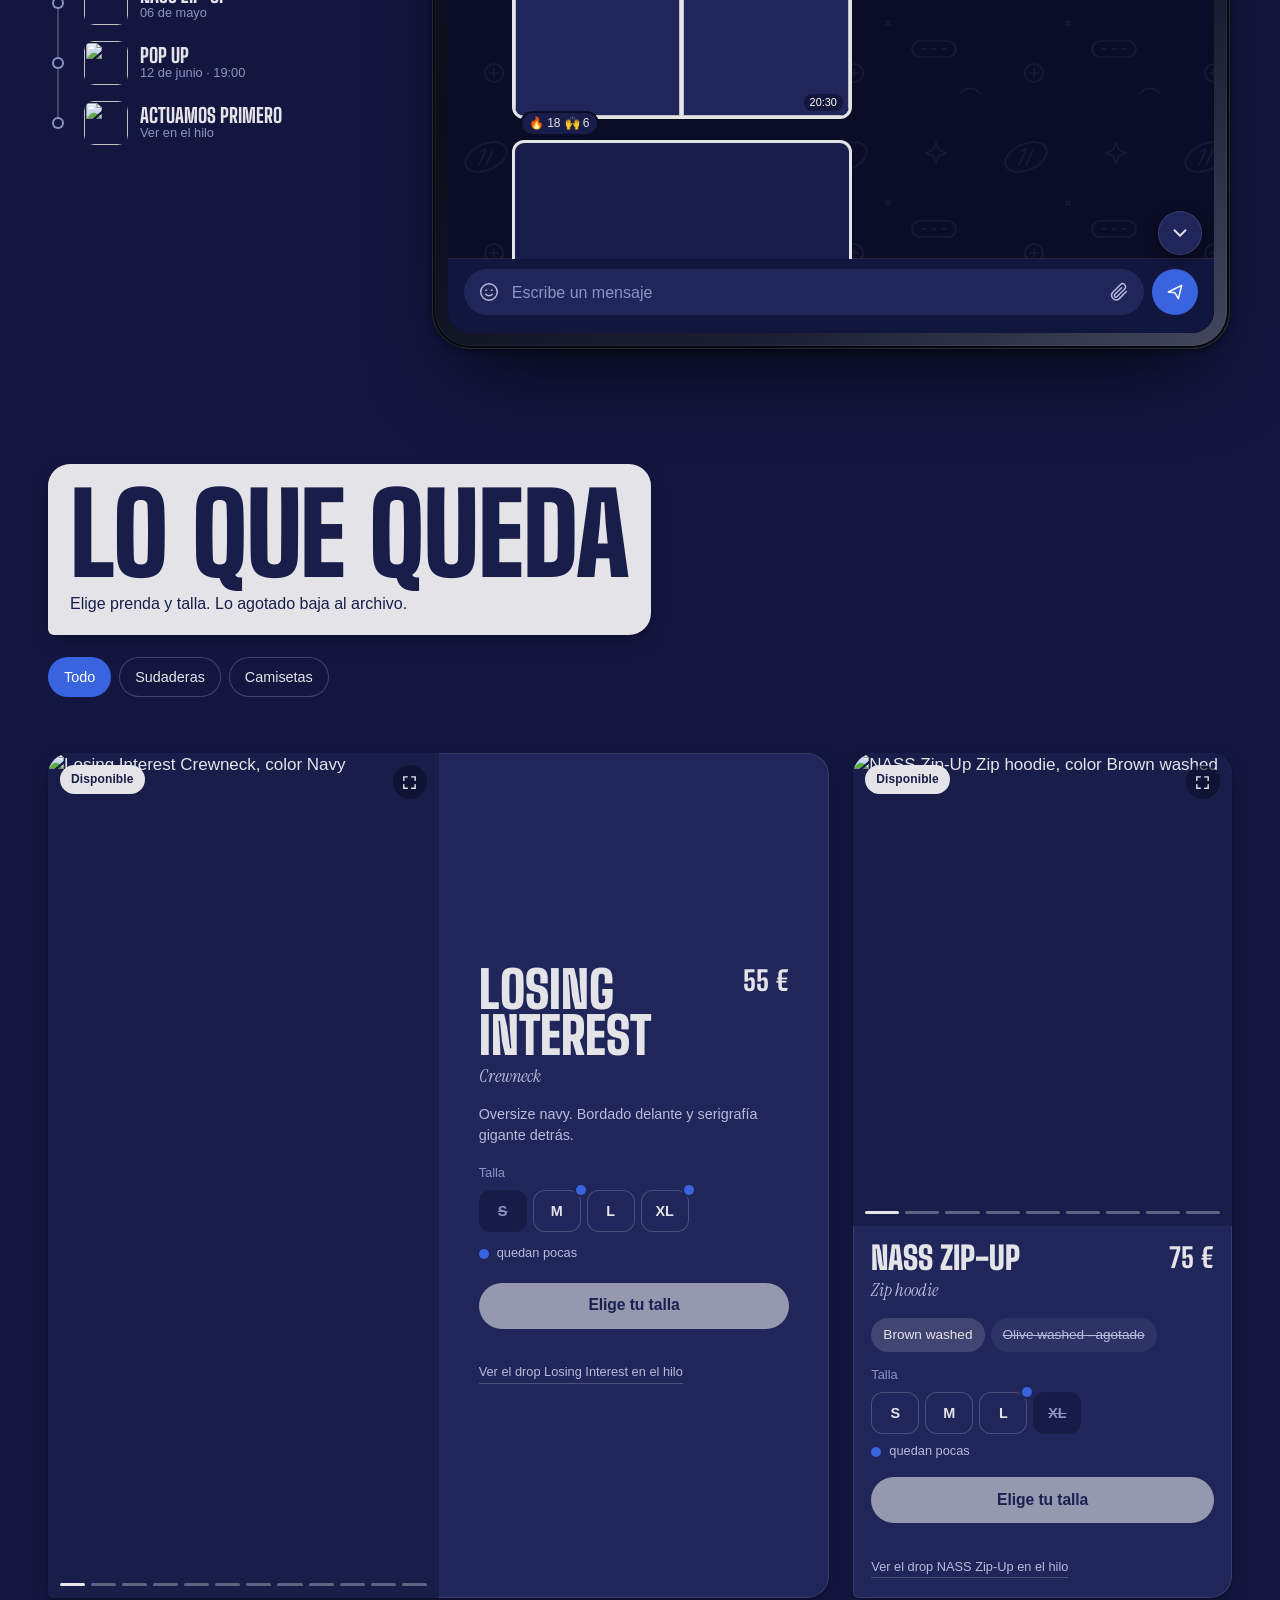
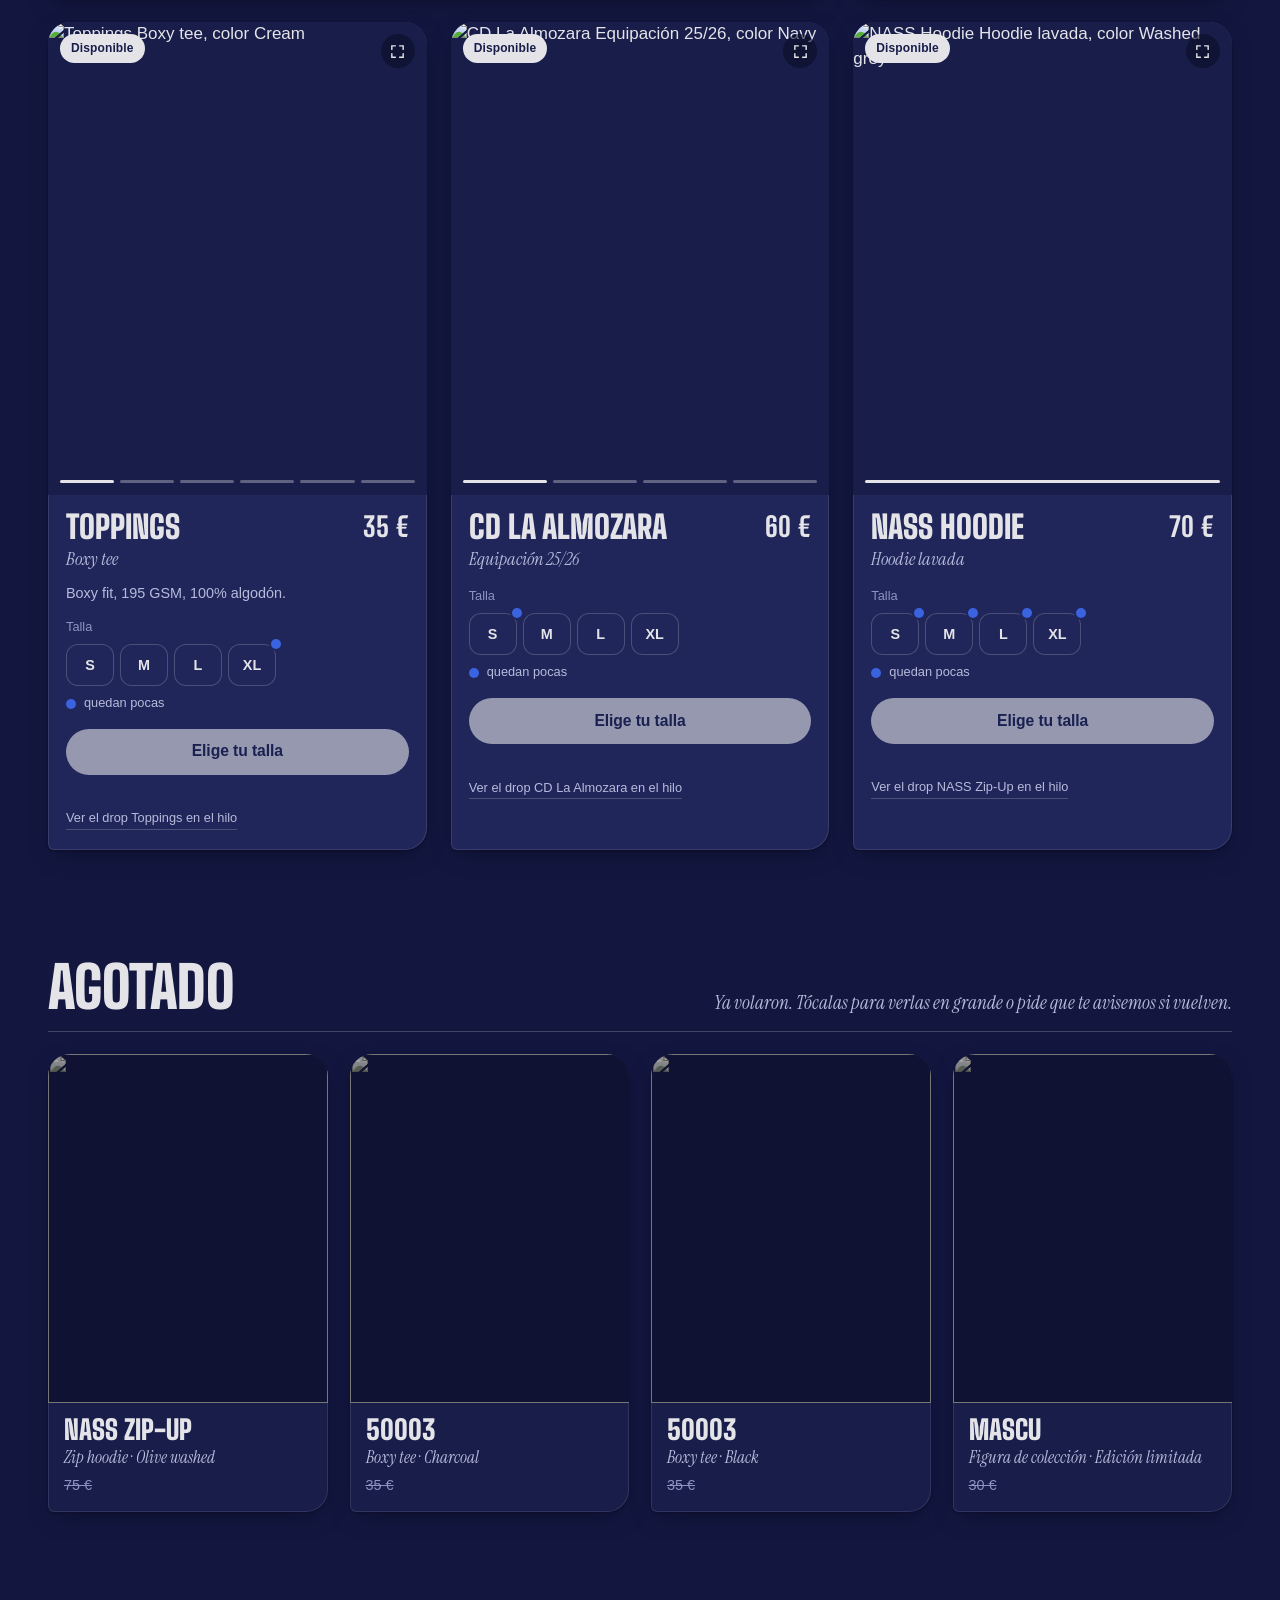
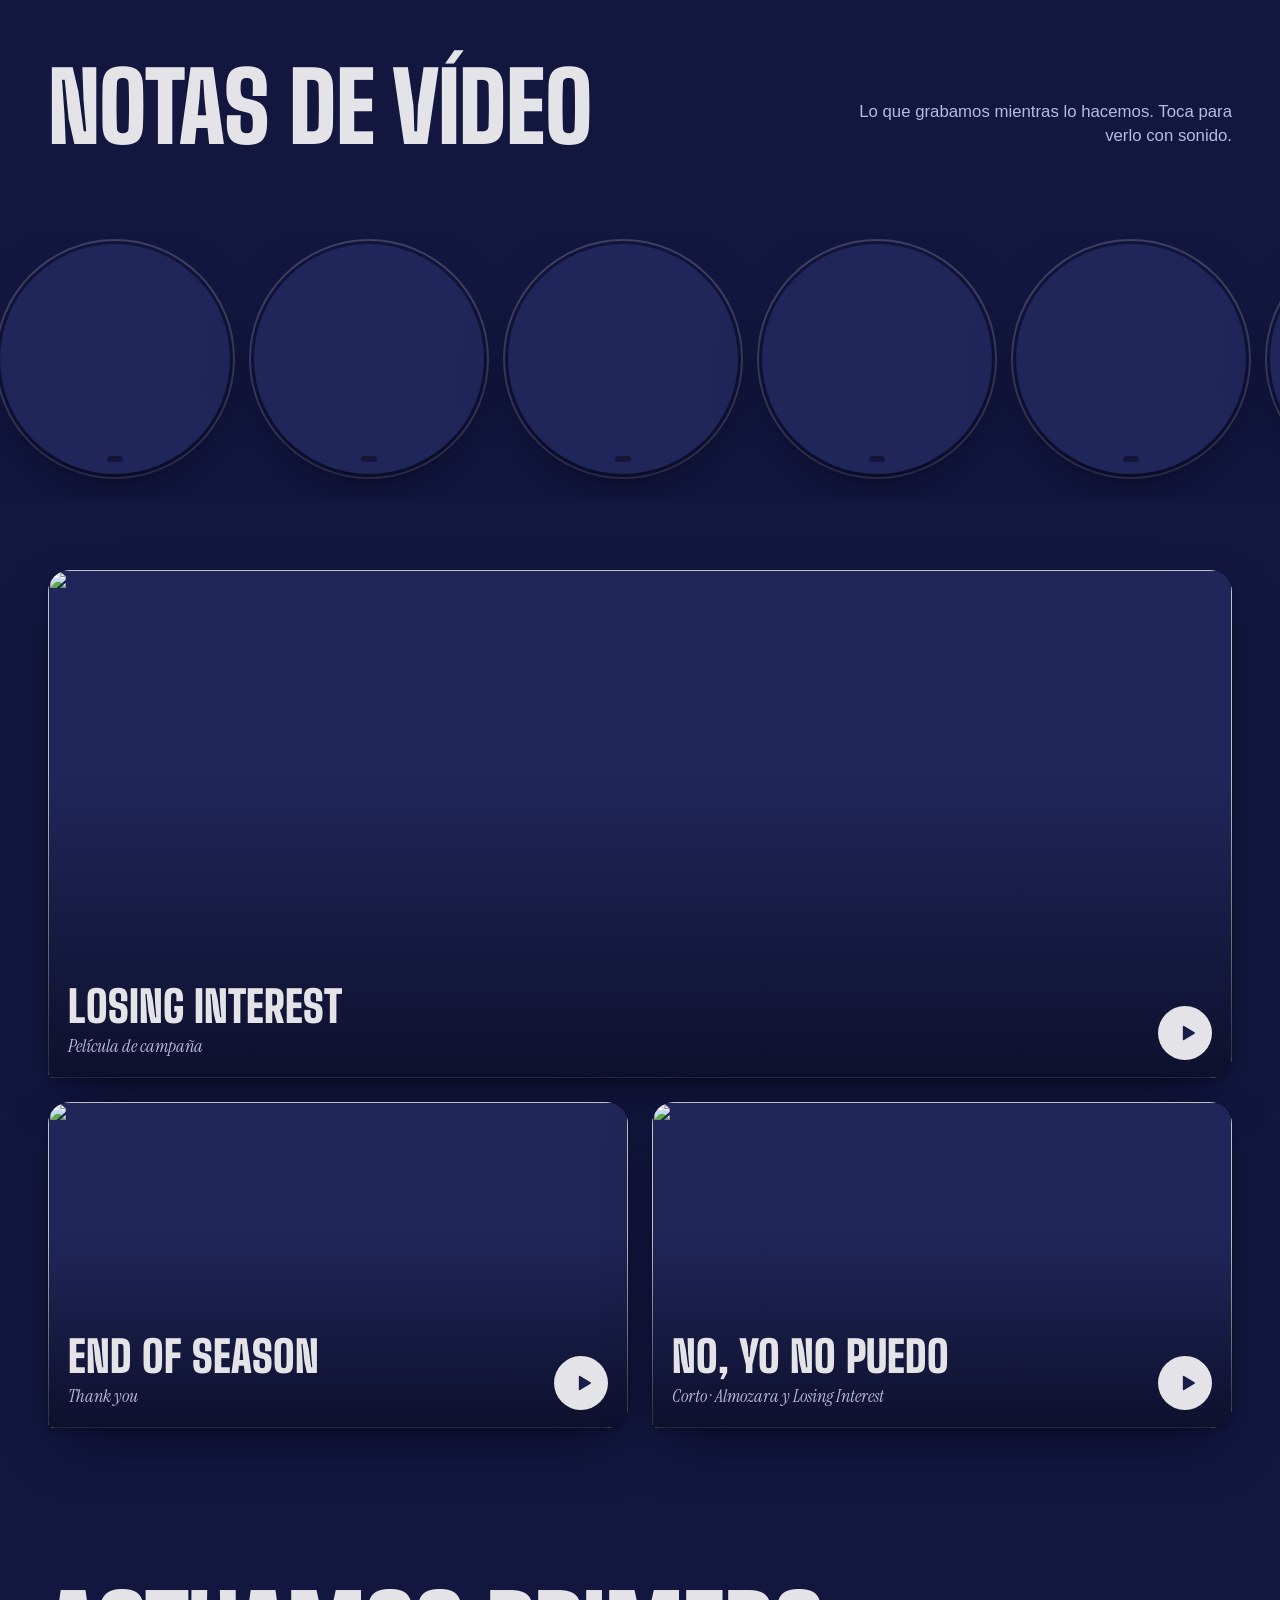
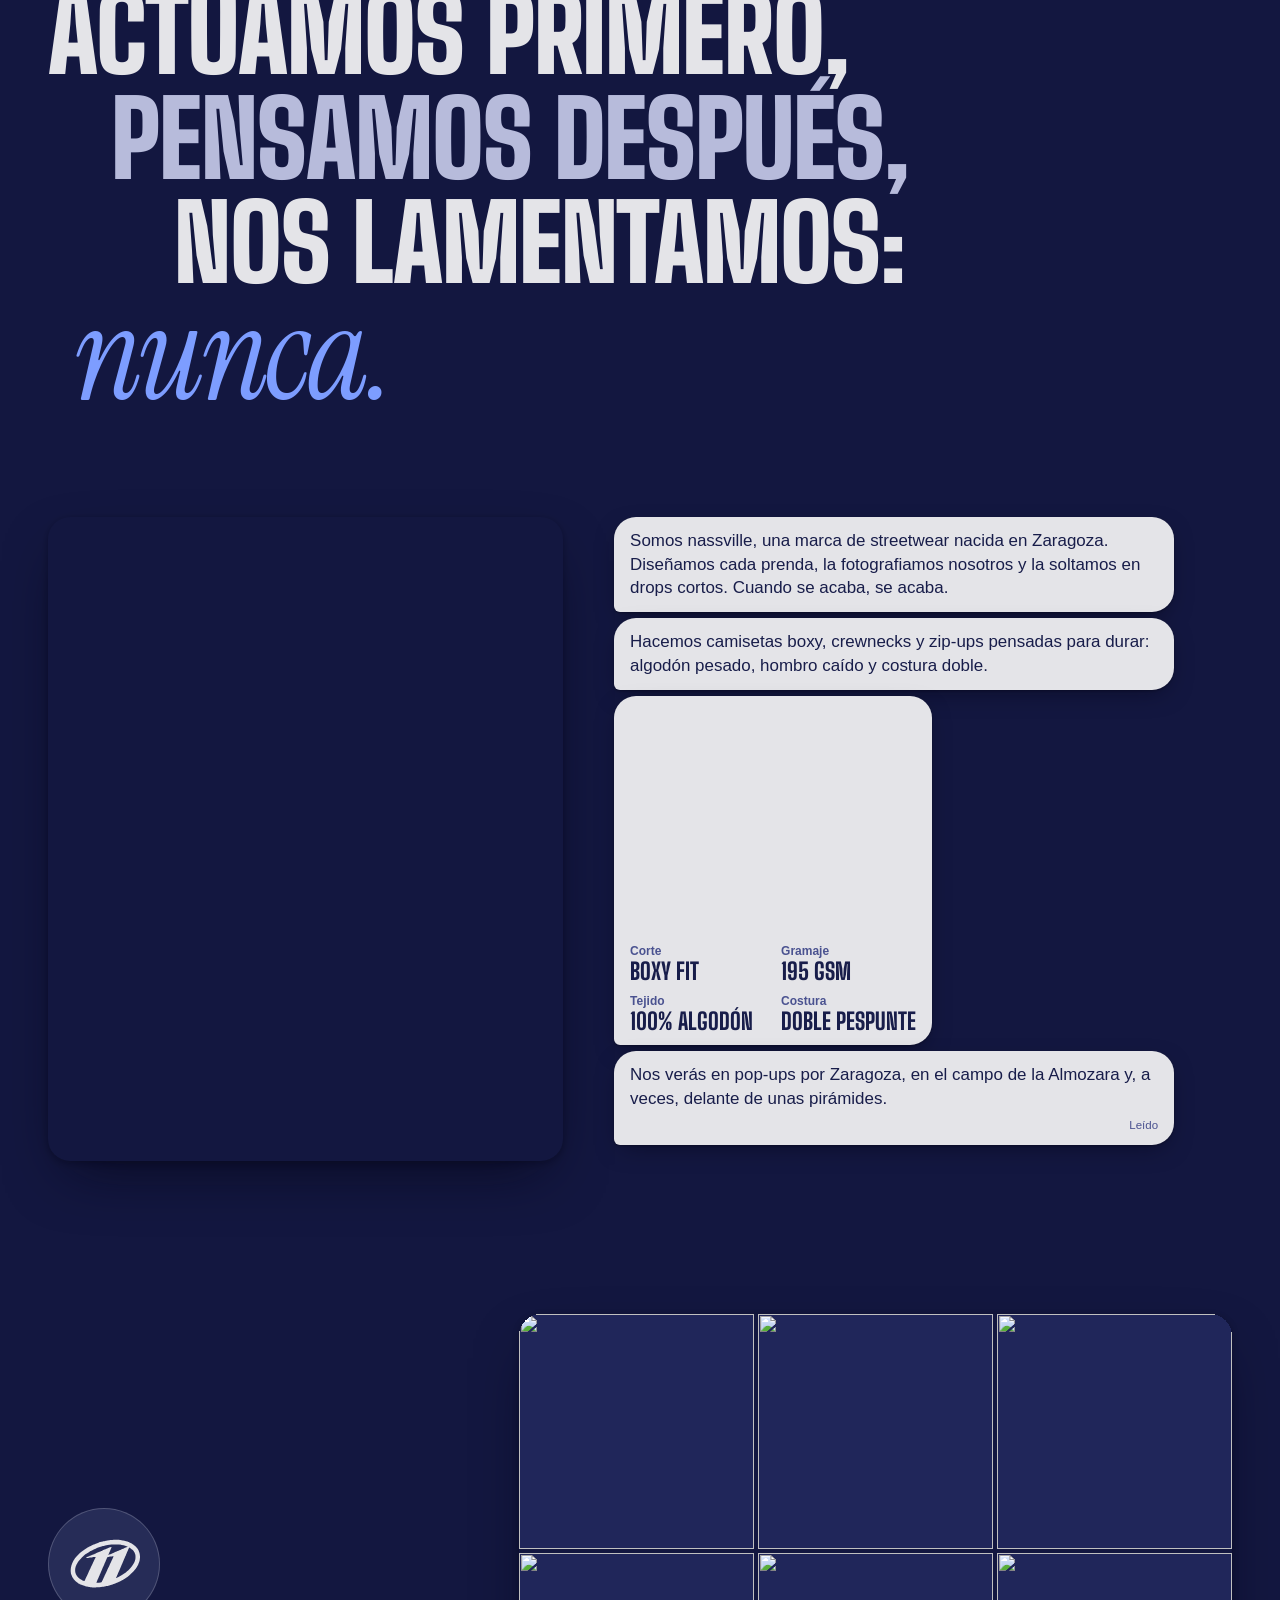
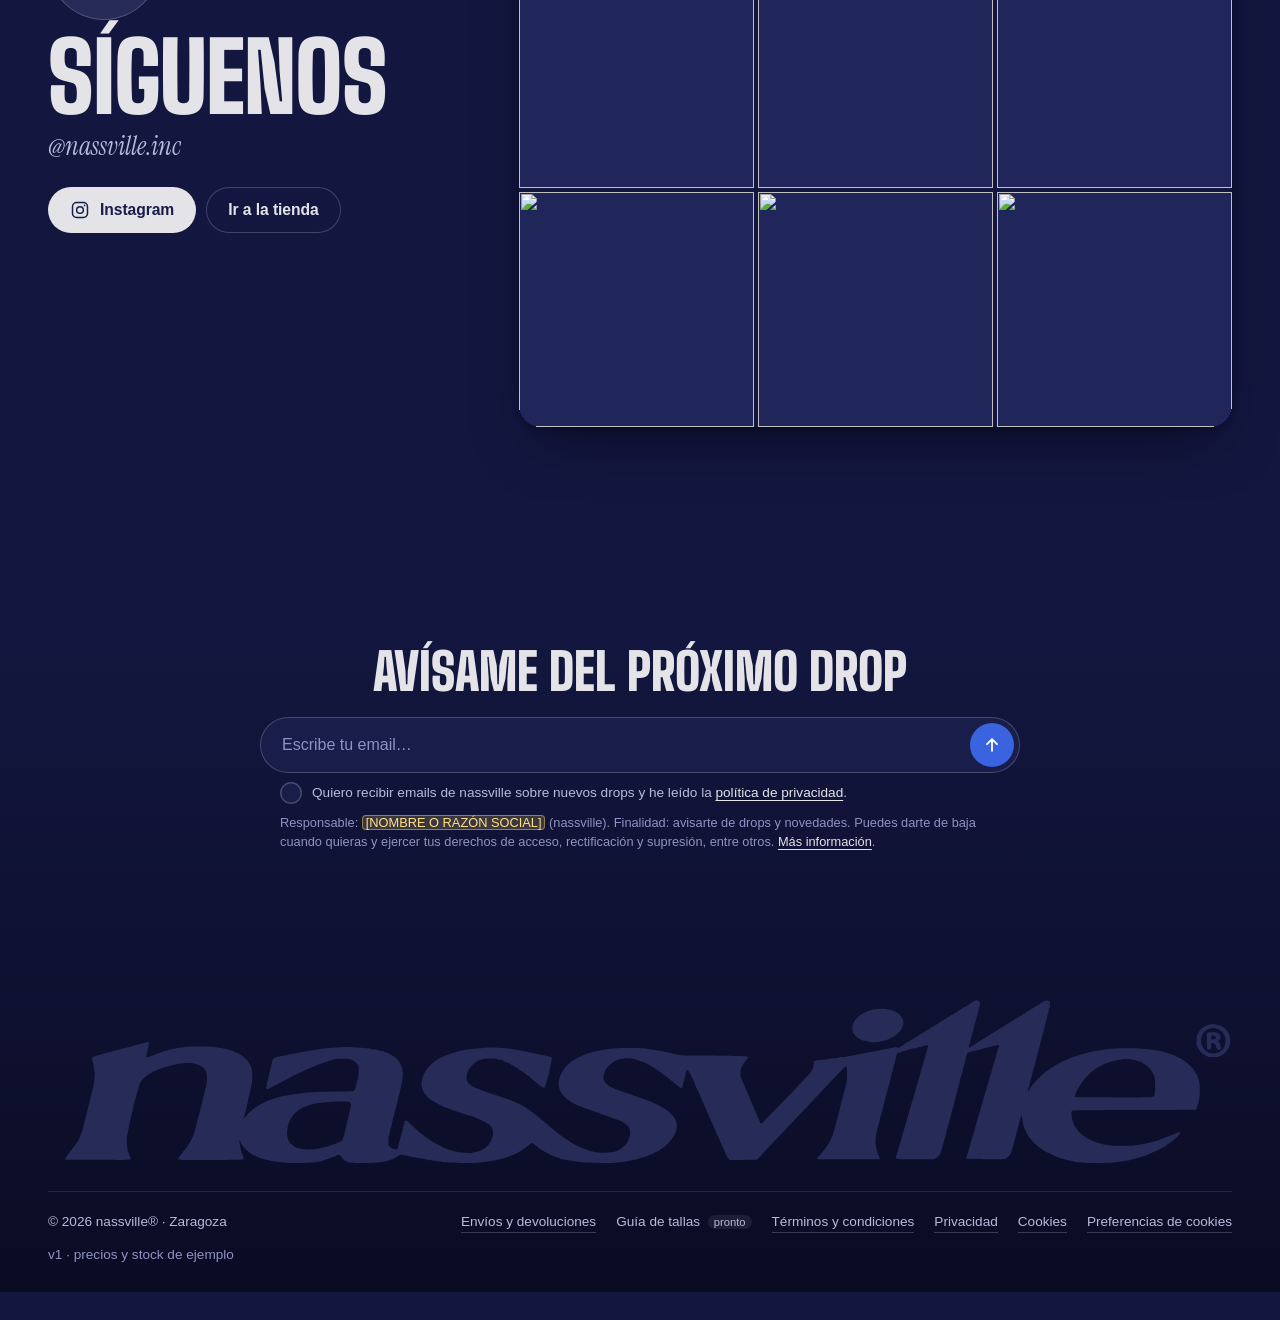
==== commit af57582e: "Sonidos de interfaz: rodillo, sello, cartas, caja registradora y botón de sonido Sonidos sintetizado" ====
--- a/index.html
+++ b/index.html
@@ -14,7 +14,7 @@
   <link rel="preconnect" href="https://fonts.googleapis.com">
   <link rel="preconnect" href="https://fonts.gstatic.com" crossorigin>
   <link href="https://fonts.googleapis.com/css2?family=Big+Shoulders+Display:wght@700;800;900&family=Instrument+Serif:ital@0;1&display=swap" rel="stylesheet">
-  <link rel="stylesheet" href="css/styles.css?v=54">
+  <link rel="stylesheet" href="css/styles.css?v=55">
   <script type="importmap">
     { "imports": {
       "three": "https://cdn.jsdelivr.net/npm/three@0.169.0/build/three.module.js",
@@ -46,6 +46,9 @@
       <a href="#conocenos">Conócenos</a>
       <a href="#redes">Redes</a>
     </nav>
+    <button class="sound" type="button" data-sound-toggle aria-pressed="true" aria-label="Sonido activado. Pulsa para silenciar">
+      <svg viewBox="0 0 24 24" aria-hidden="true"><path class="sound__cone" d="M4 9.5h3.2L12 5.5v13l-4.8-4H4z"/><path class="sound__wave" d="M15.5 9.2a4 4 0 0 1 0 5.6"/><path class="sound__wave sound__wave--far" d="M18 6.8a7.5 7.5 0 0 1 0 10.4"/><path class="sound__mute" d="M16 9.5l5 5M21 9.5l-5 5"/></svg>
+    </button>
     <a class="bag" href="carrito.html" data-bag-button aria-label="Bolsa, 0 prendas">
       <svg viewBox="0 0 24 24" aria-hidden="true"><path d="M6 8h12l-1 12H7L6 8Z"/><path d="M9 8V6a3 3 0 0 1 6 0v2"/></svg>
       <span class="bag__count" data-bag-count>0</span>
@@ -415,11 +418,12 @@
 
   <div class="toast" data-toast role="status" aria-live="polite"></div>
 
-  <script src="js/data.js?v=54"></script>
-  <script src="js/logo-paths.js?v=54"></script>
-  <script src="js/bag-store.js?v=54"></script>
-  <script src="js/main.js?v=54"></script>
-  <script src="js/hero3d.js?v=54"></script>
-  <script src="js/consent.js?v=54"></script>
+  <script src="js/data.js?v=55"></script>
+  <script src="js/logo-paths.js?v=55"></script>
+  <script src="js/bag-store.js?v=55"></script>
+  <script src="js/sfx.js?v=55"></script>
+  <script src="js/main.js?v=55"></script>
+  <script src="js/hero3d.js?v=55"></script>
+  <script src="js/consent.js?v=55"></script>
 </body>
 </html>
--- a/css/styles.css
+++ b/css/styles.css
@@ -328,6 +328,26 @@
 .bag.has-items .bag__count { transform: none; opacity: 1; }
 .bag.bump { animation: bump 400ms var(--ease-out); }
 @keyframes bump { 30% { transform: scale(1.12); } 100% { transform: scale(1); } }
+
+/* Botón de sonido: junto a la bolsa, mismo círculo pero más discreto */
+.sound {
+  display: grid; place-items: center;
+  width: 44px; height: 44px; border-radius: 50%; margin-right: -14px;
+  border: 0; background: transparent; cursor: pointer;
+  color: var(--ink-soft);
+  touch-action: manipulation;
+  transition: transform 160ms var(--ease-out), background-color 200ms ease, color 200ms ease;
+}
+.sound:active { transform: scale(0.95); }
+.sound svg { width: 20px; height: 20px; fill: none; stroke: currentColor; stroke-width: 1.7; stroke-linecap: round; stroke-linejoin: round; }
+.sound__cone { fill: currentColor; fill-opacity: 0.18; }
+.sound__wave, .sound__mute { transition: opacity 180ms ease; }
+.sound__mute { opacity: 0; }
+.sound.is-muted .sound__wave { opacity: 0; }
+.sound.is-muted .sound__mute { opacity: 1; }
+@media (hover: hover) and (pointer: fine) {
+  .sound:hover { color: var(--pearl); background: rgba(228, 228, 232, 0.08); }
+}
 
 .menu {
   display: none;
@@ -930,6 +950,8 @@
   .chatbar__nav { display: none; }
   .menu { display: grid; }
   .bag { margin-left: auto; }
+  .sound { margin-left: auto; margin-right: -6px; }
+  .sound + .bag { margin-left: 0; }
   .chatbar { gap: 10px; }
 }
 
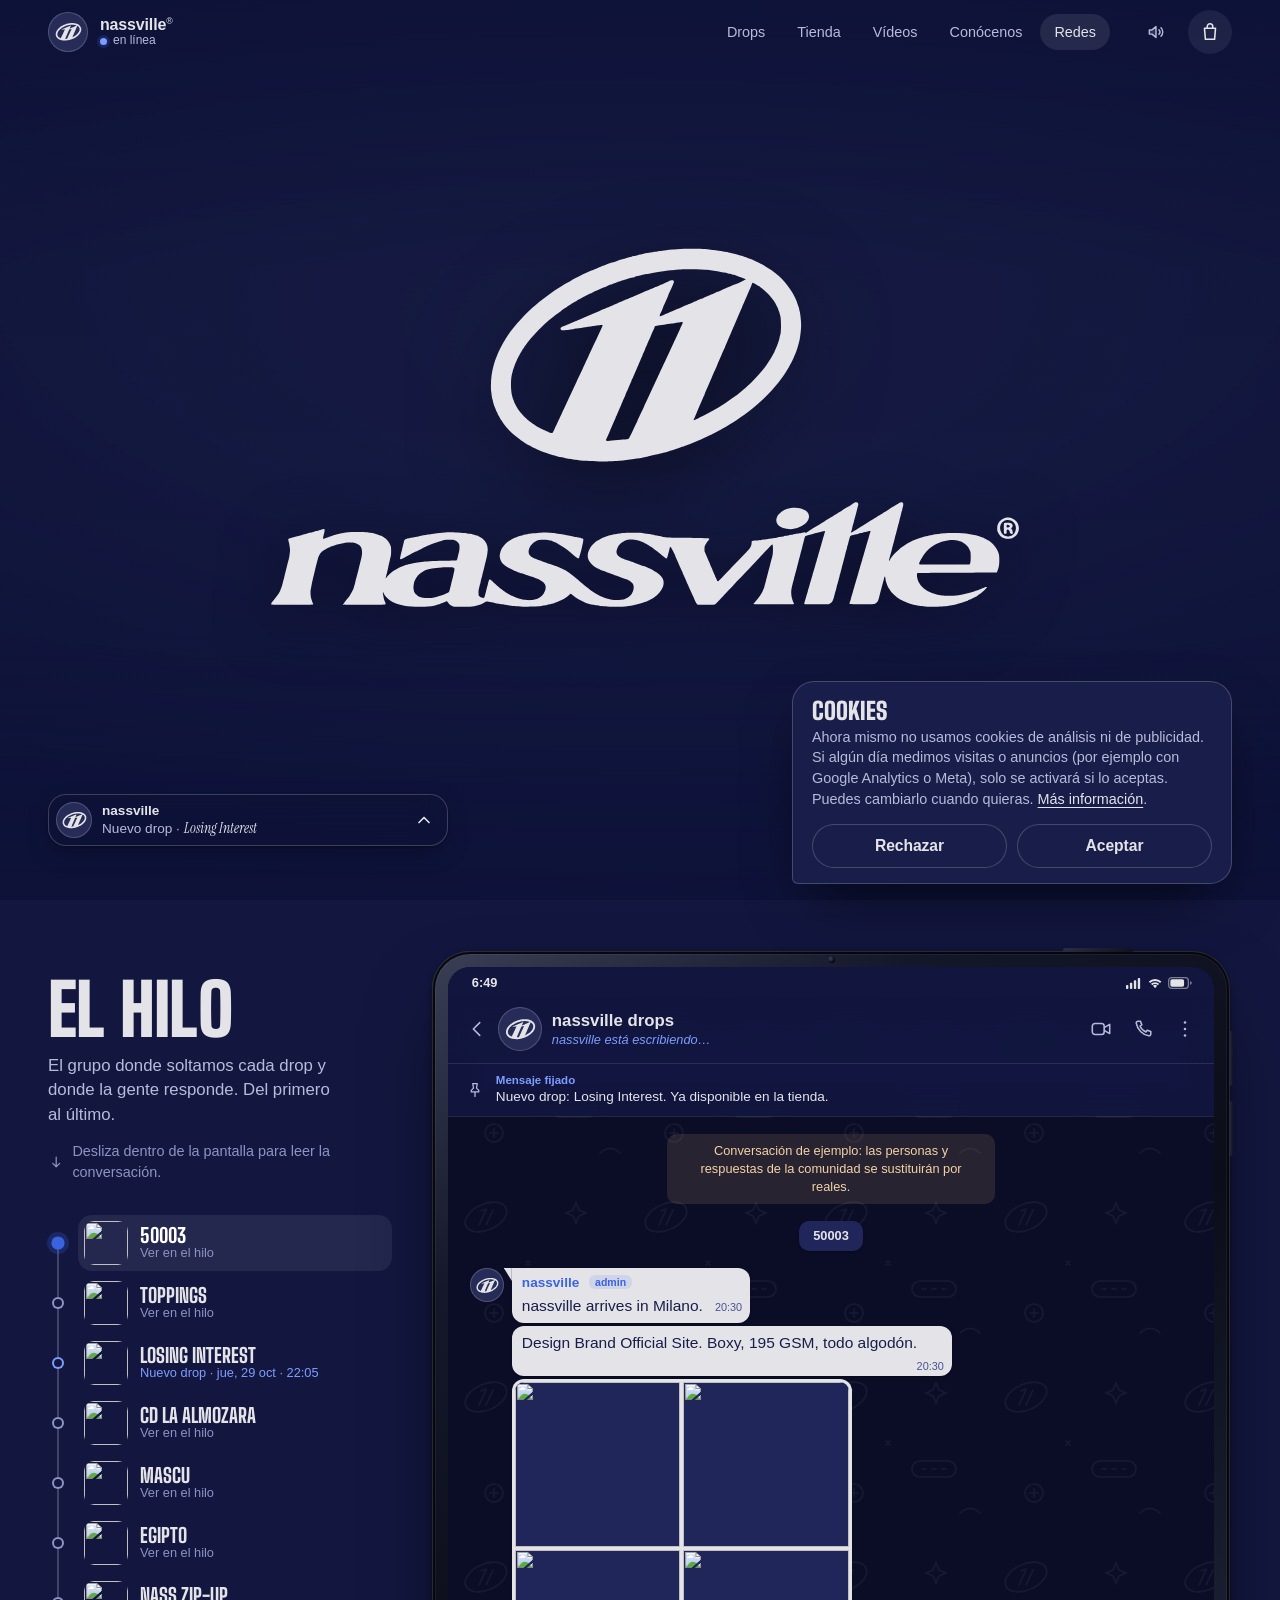
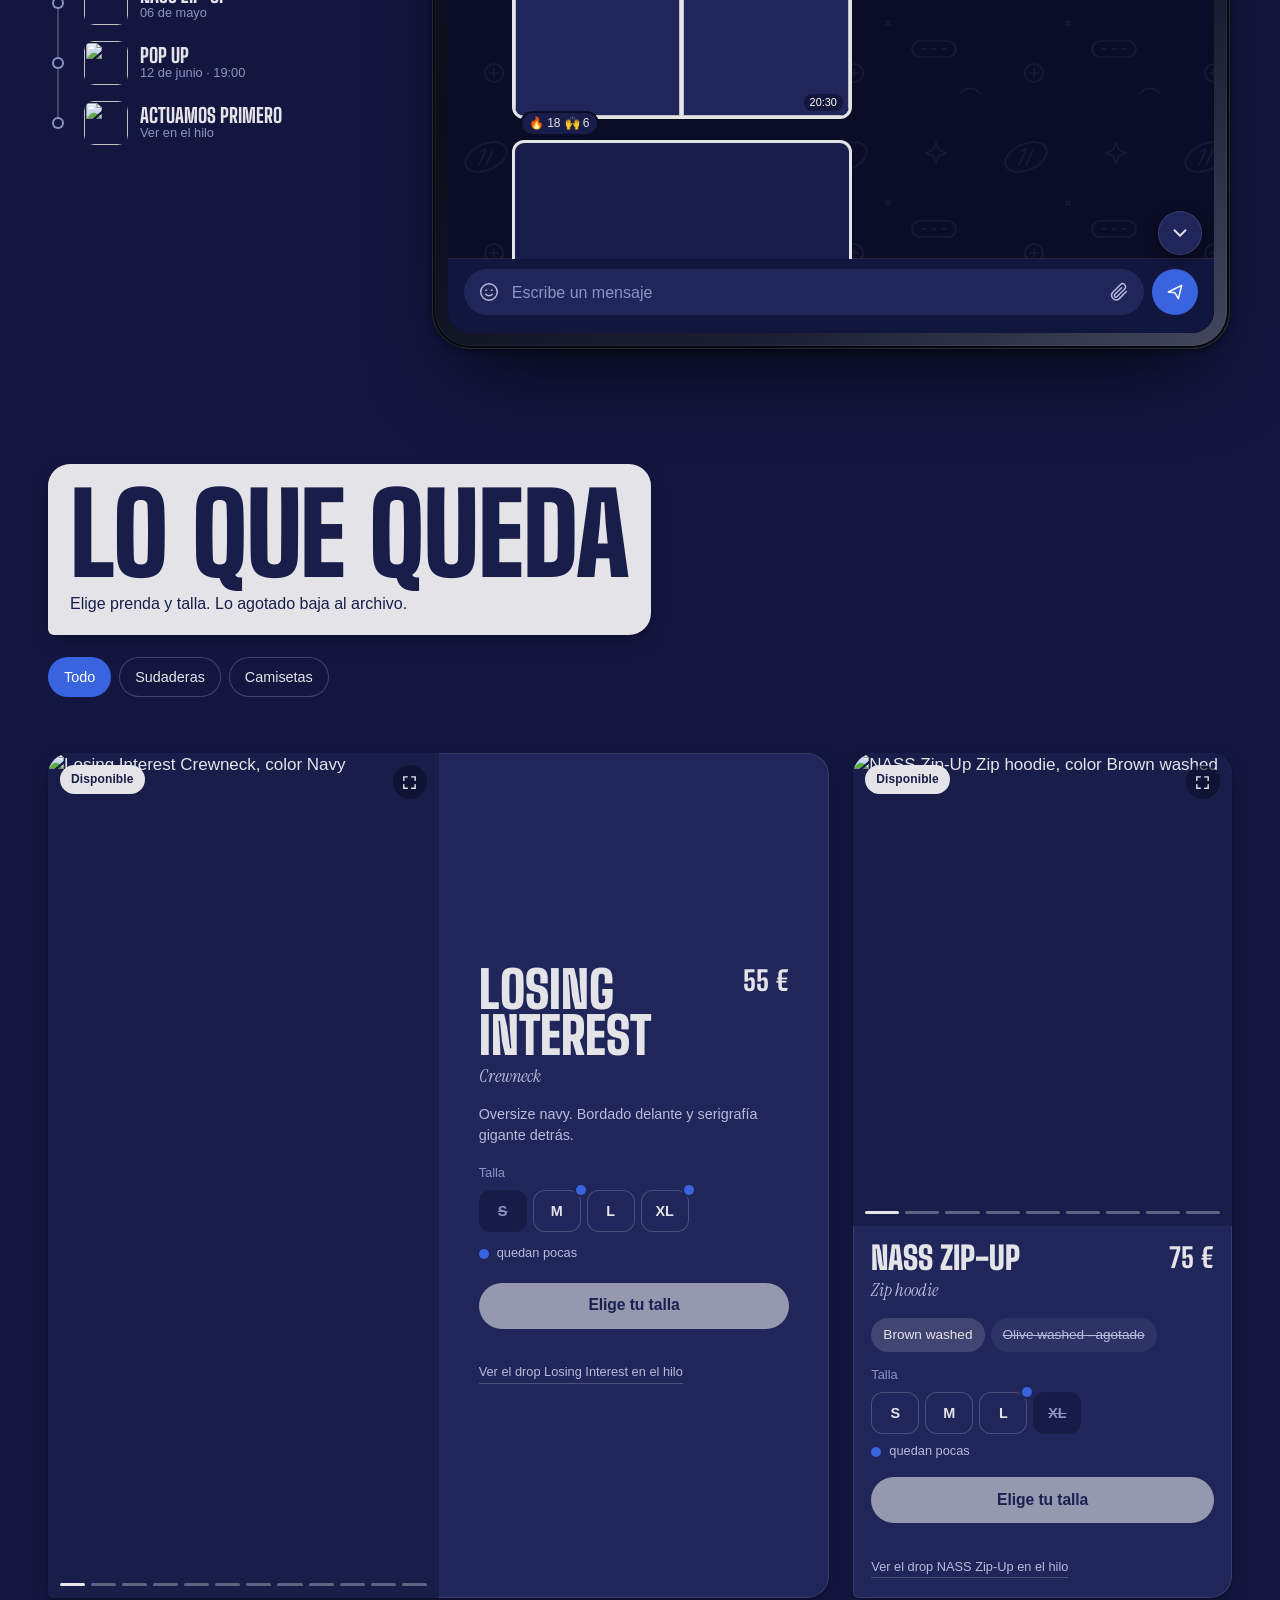
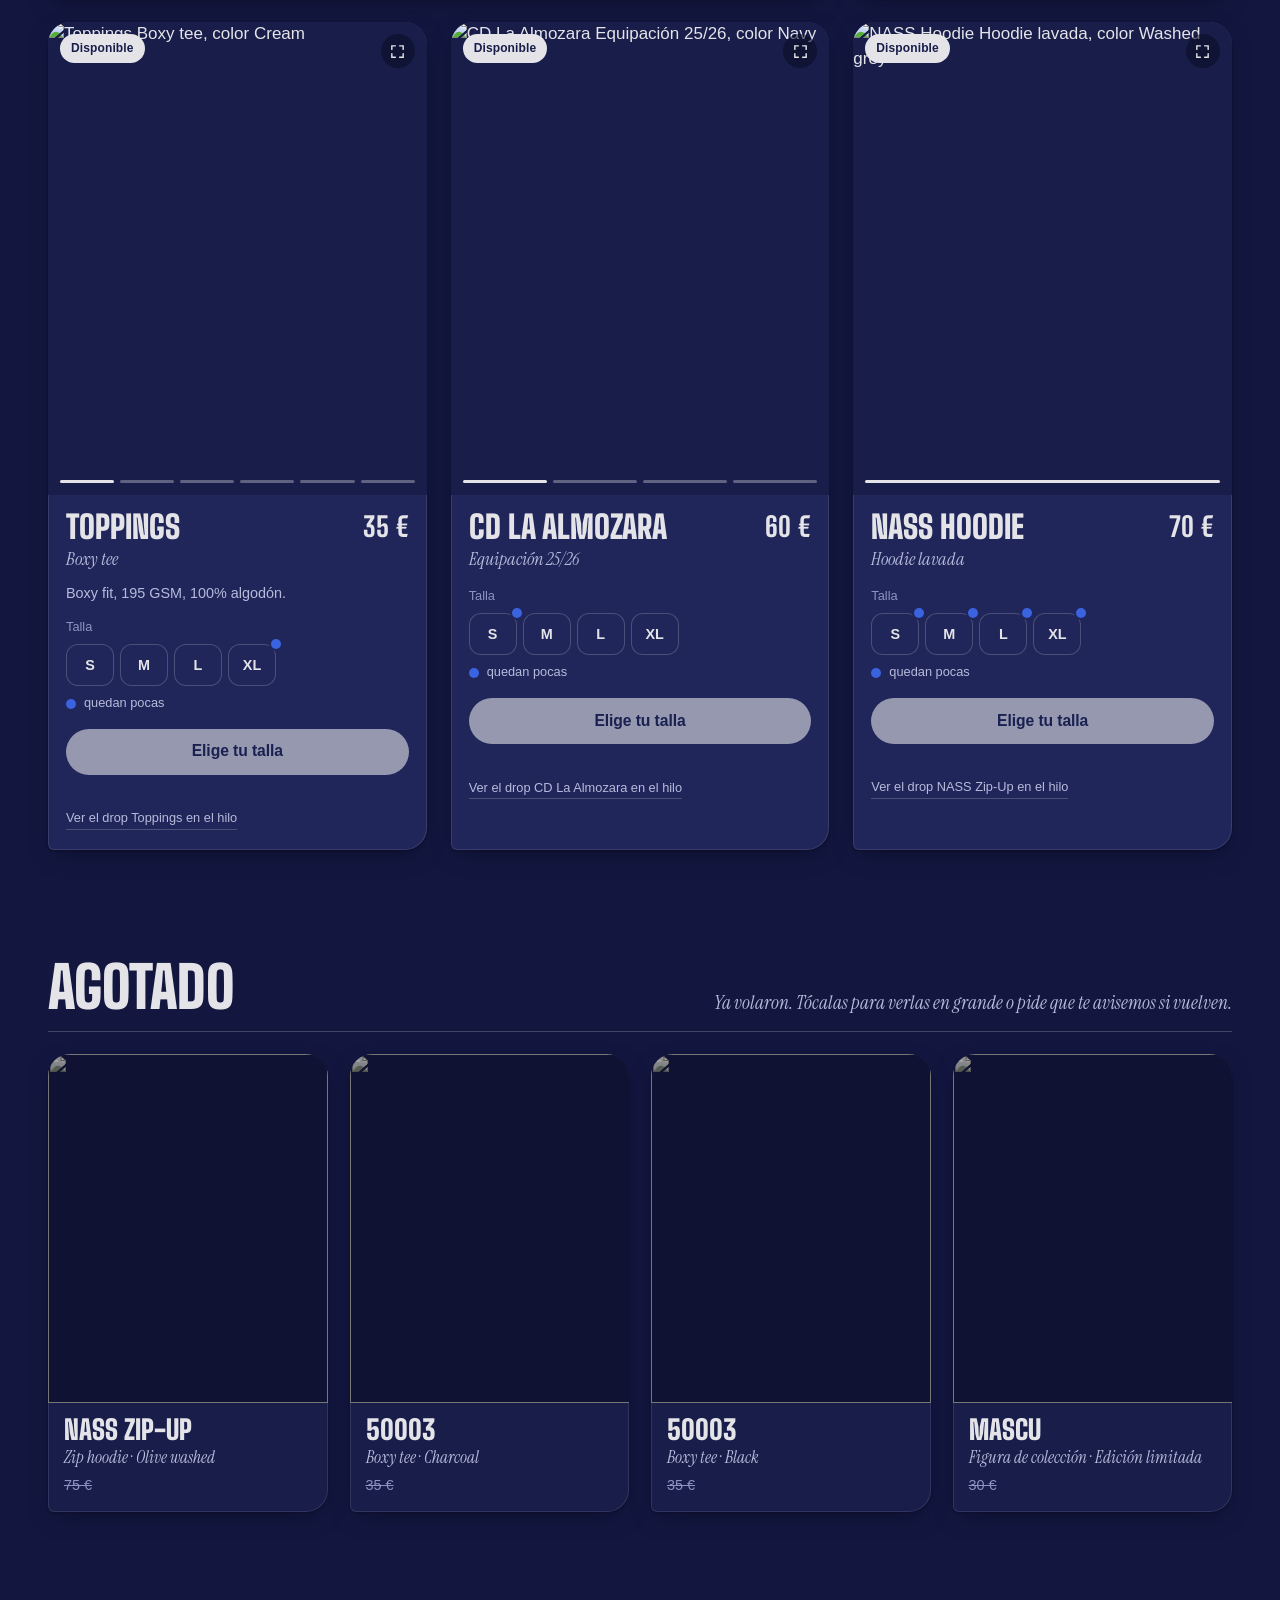
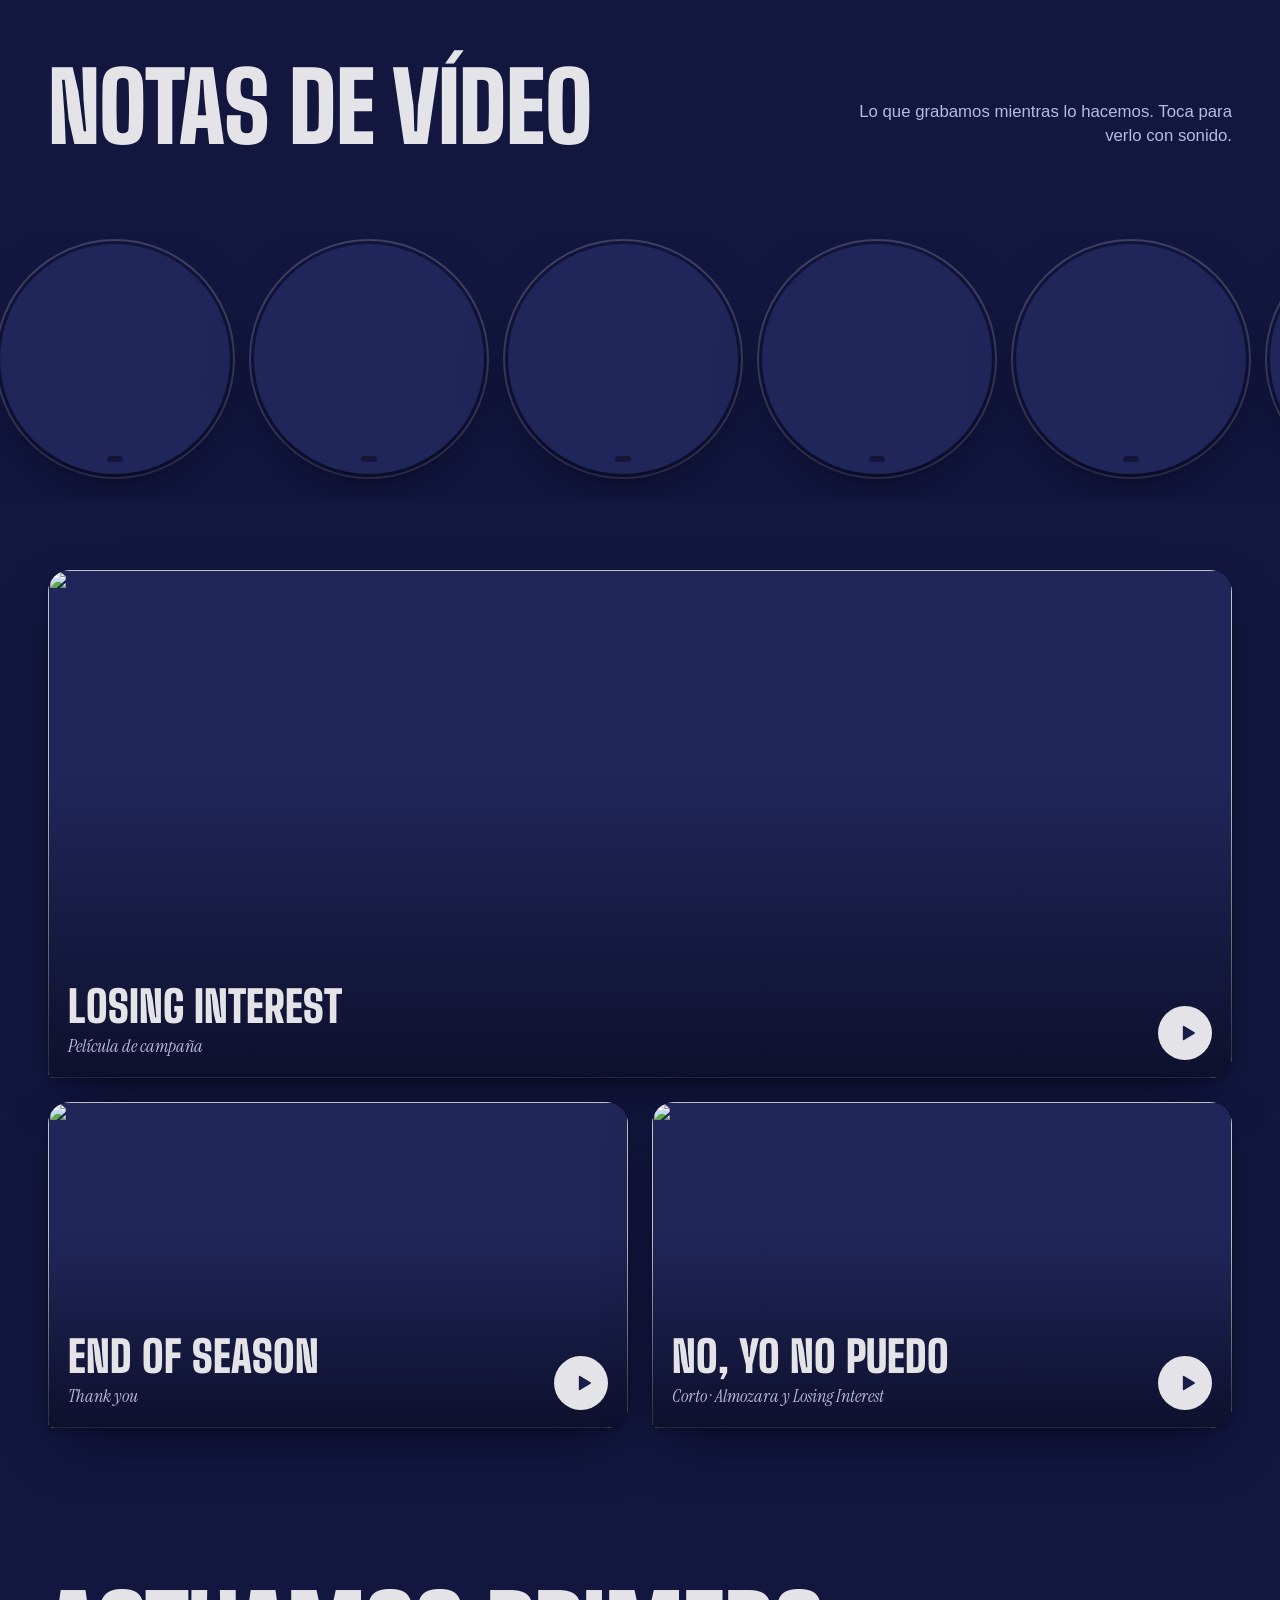
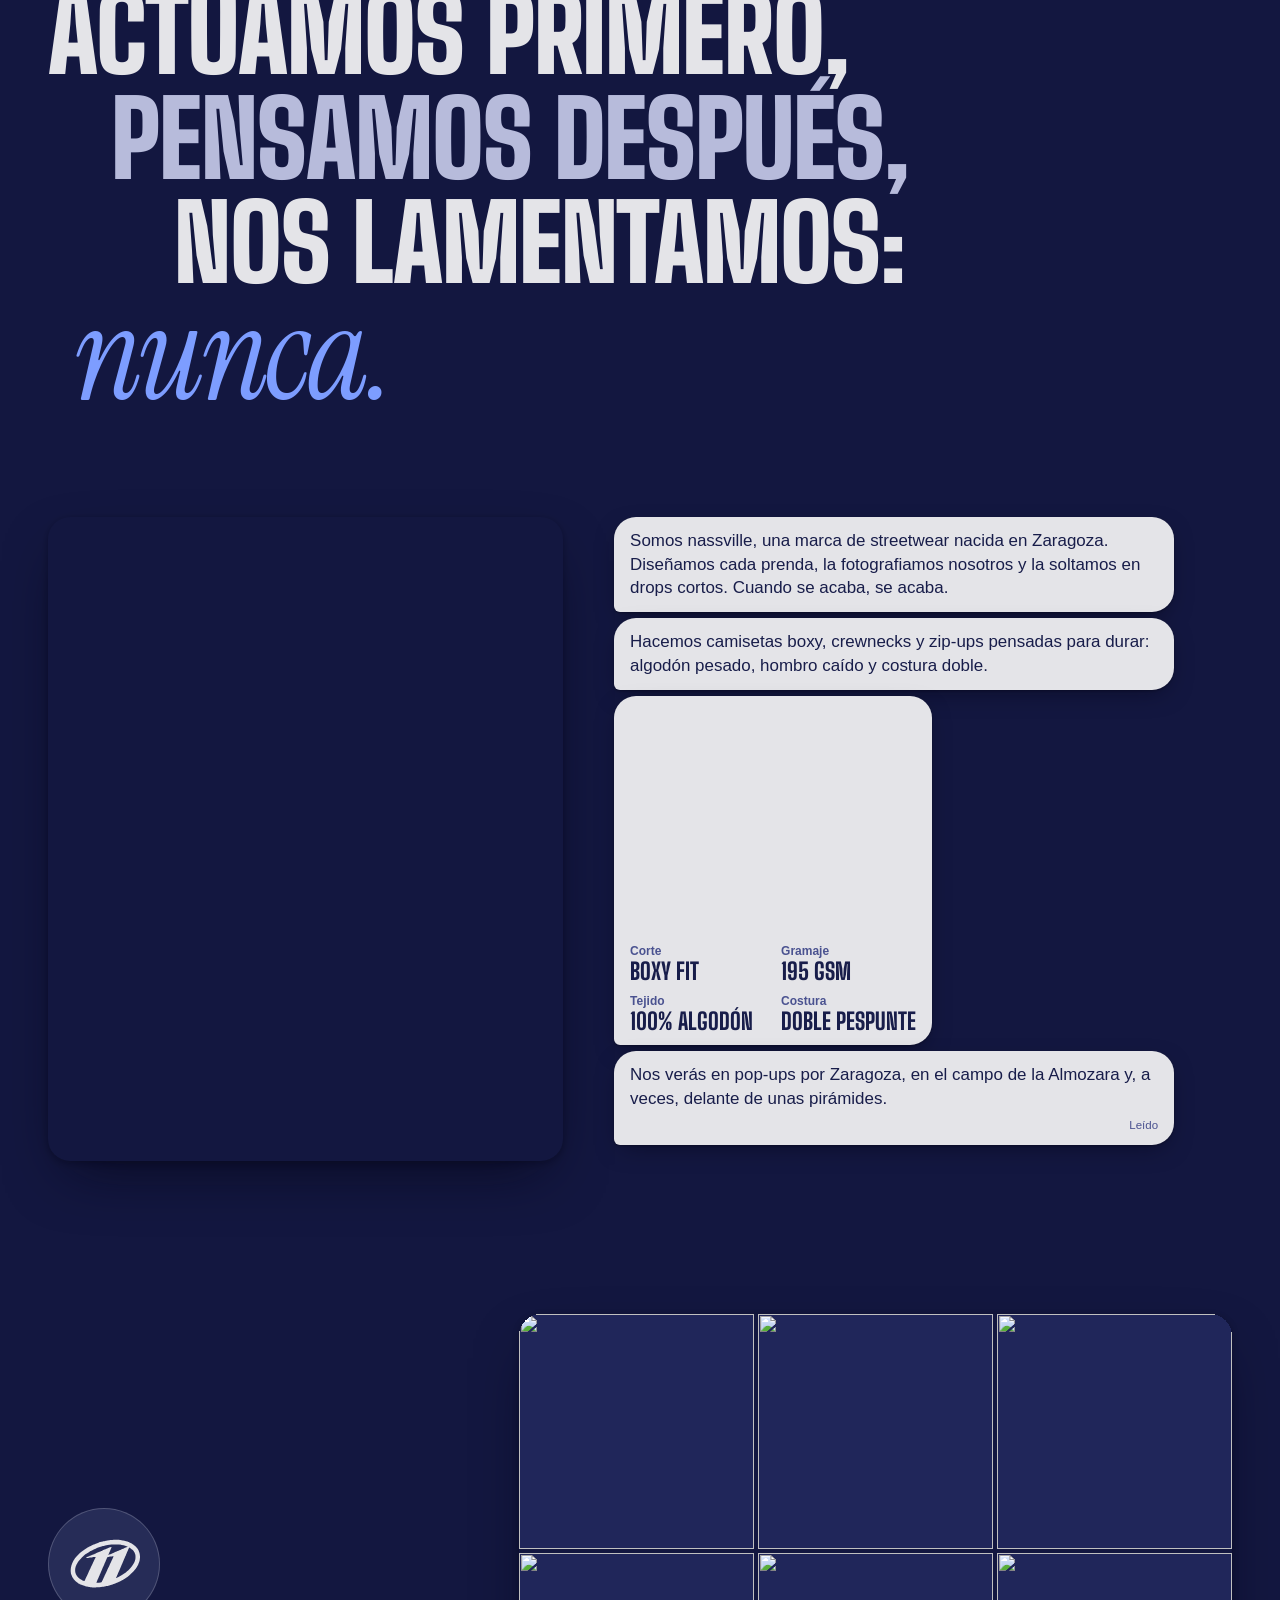
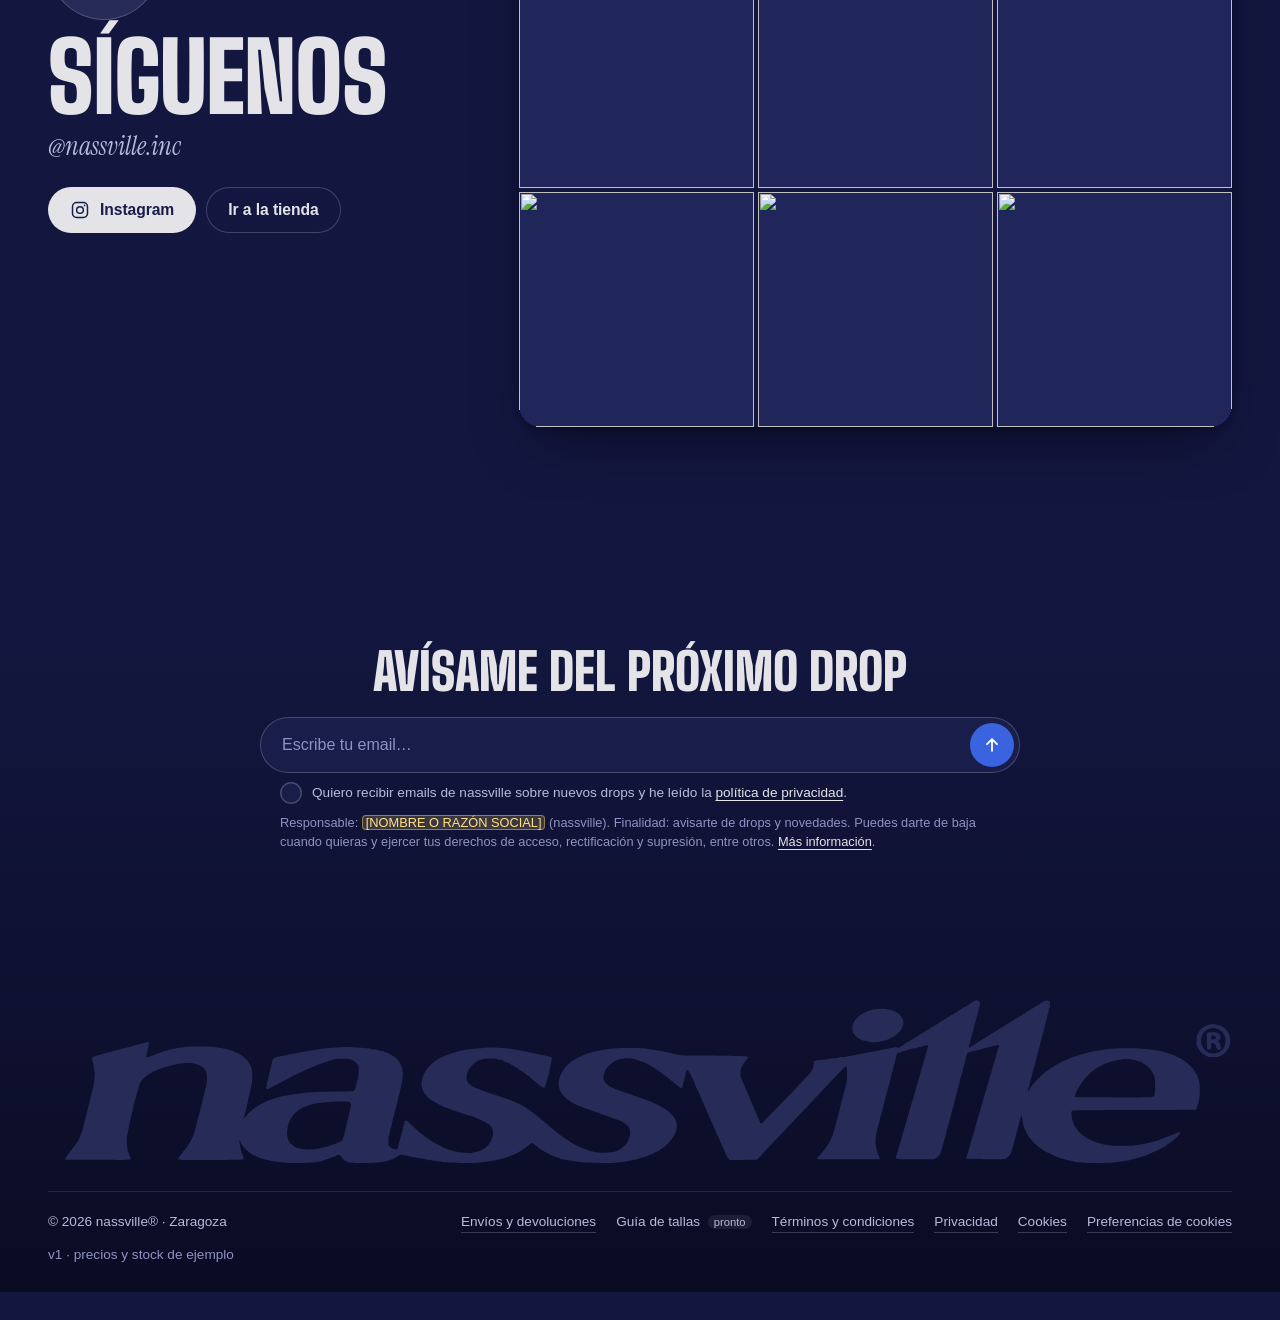
==== commit 6c937005: "Sonido al girar el logo, «escribiendo» solo si se ve y una foto por deslizamiento - El emblema 3D su" ====
--- a/index.html
+++ b/index.html
@@ -14,7 +14,7 @@
   <link rel="preconnect" href="https://fonts.googleapis.com">
   <link rel="preconnect" href="https://fonts.gstatic.com" crossorigin>
   <link href="https://fonts.googleapis.com/css2?family=Big+Shoulders+Display:wght@700;800;900&family=Instrument+Serif:ital@0;1&display=swap" rel="stylesheet">
-  <link rel="stylesheet" href="css/styles.css?v=55">
+  <link rel="stylesheet" href="css/styles.css?v=56">
   <script type="importmap">
     { "imports": {
       "three": "https://cdn.jsdelivr.net/npm/three@0.169.0/build/three.module.js",
@@ -418,12 +418,12 @@
 
   <div class="toast" data-toast role="status" aria-live="polite"></div>
 
-  <script src="js/data.js?v=55"></script>
-  <script src="js/logo-paths.js?v=55"></script>
-  <script src="js/bag-store.js?v=55"></script>
-  <script src="js/sfx.js?v=55"></script>
-  <script src="js/main.js?v=55"></script>
-  <script src="js/hero3d.js?v=55"></script>
-  <script src="js/consent.js?v=55"></script>
+  <script src="js/data.js?v=56"></script>
+  <script src="js/logo-paths.js?v=56"></script>
+  <script src="js/bag-store.js?v=56"></script>
+  <script src="js/sfx.js?v=56"></script>
+  <script src="js/main.js?v=56"></script>
+  <script src="js/hero3d.js?v=56"></script>
+  <script src="js/consent.js?v=56"></script>
 </body>
 </html>
--- a/css/styles.css
+++ b/css/styles.css
@@ -1388,6 +1388,8 @@
   width: 100%; height: 100%;
   object-fit: cover;
   scroll-snap-align: center;
+  /* un deslizamiento de dedo = una foto, por fuerte que sea */
+  scroll-snap-stop: always;
   -webkit-user-drag: none;
   pointer-events: none;
 }
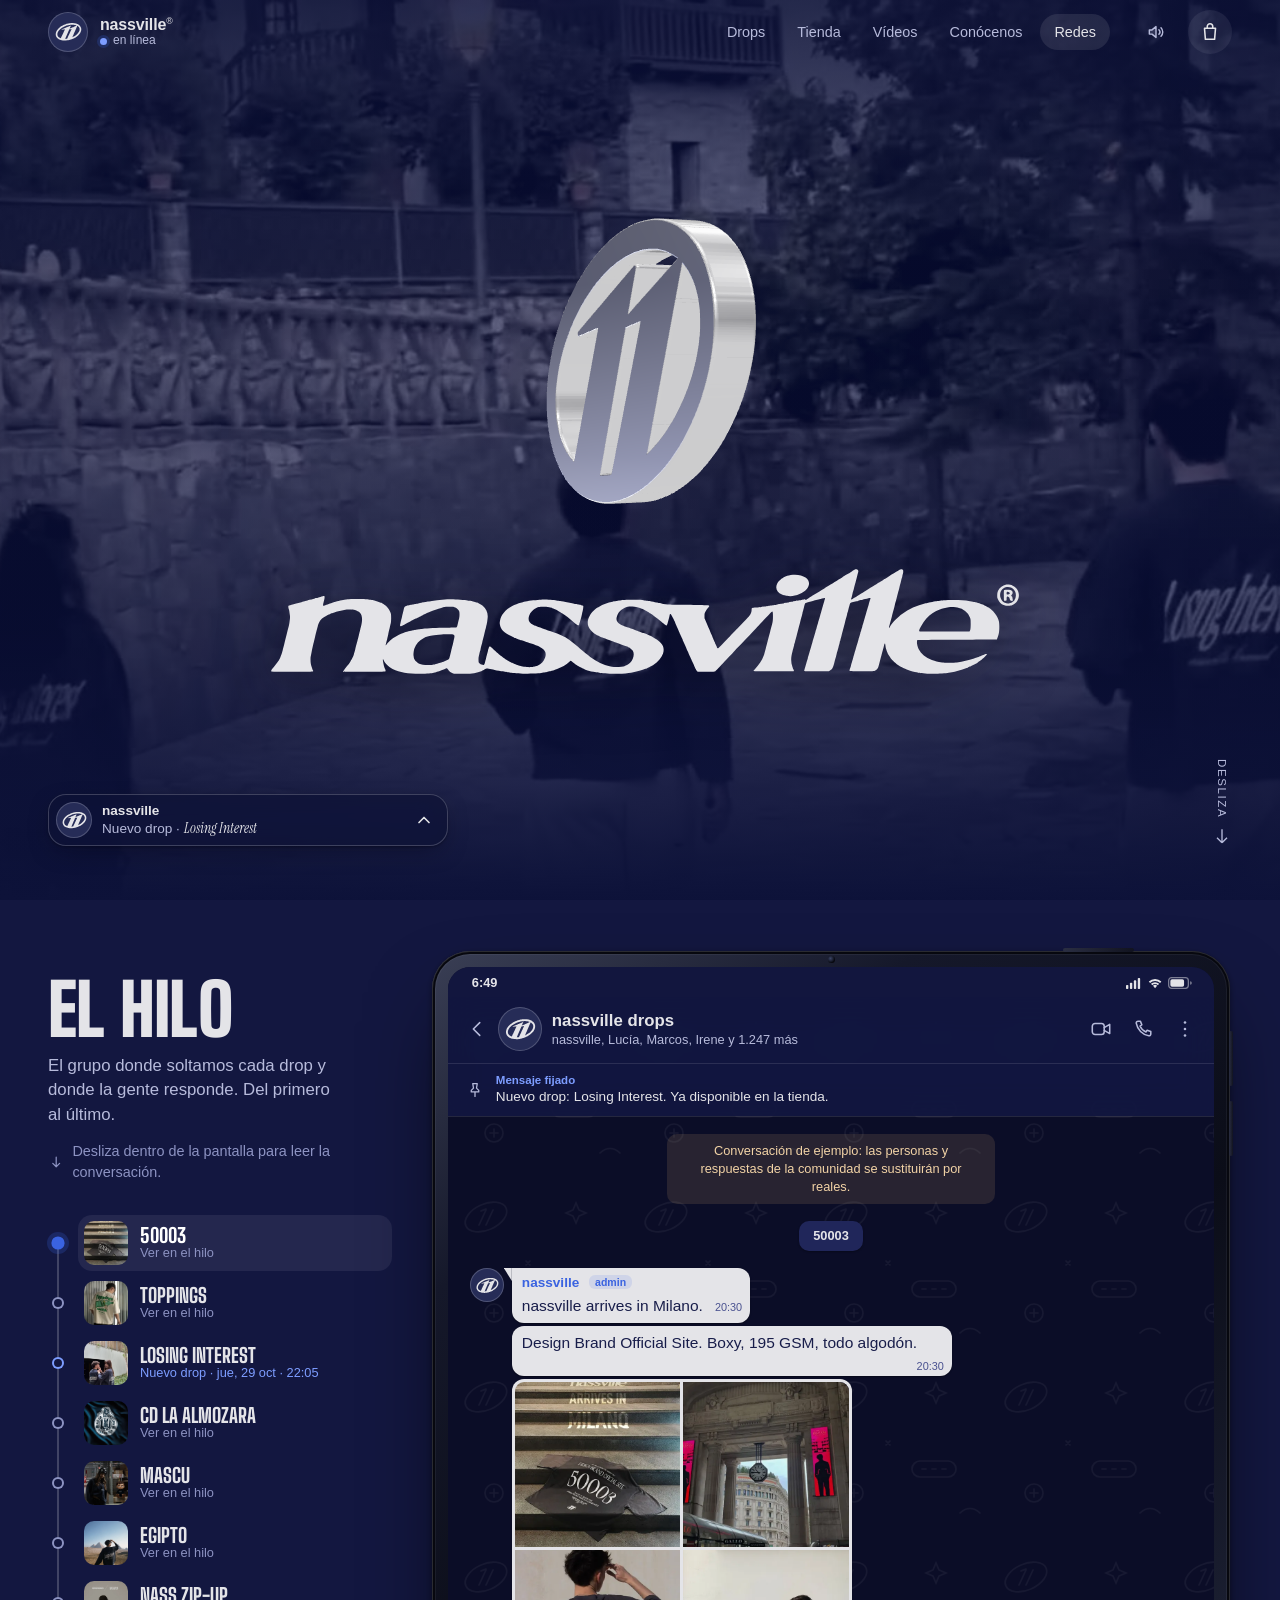
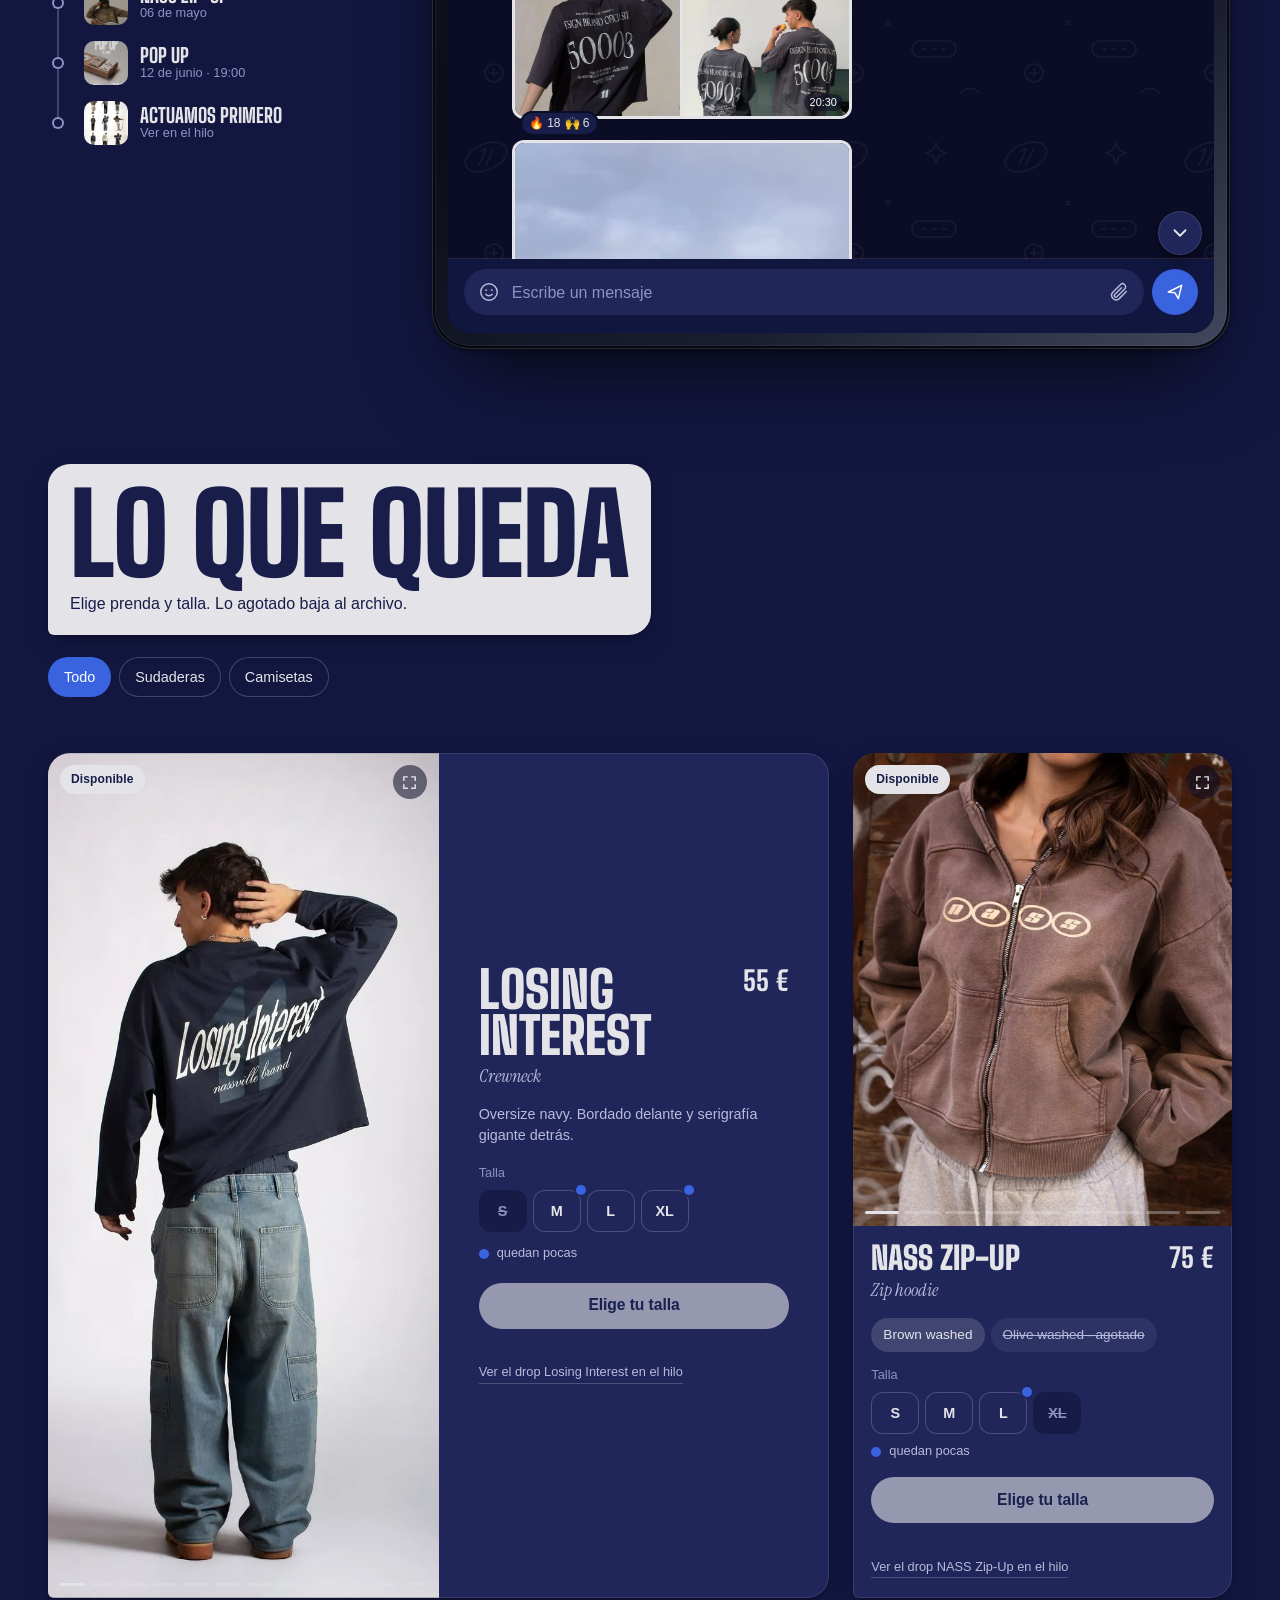
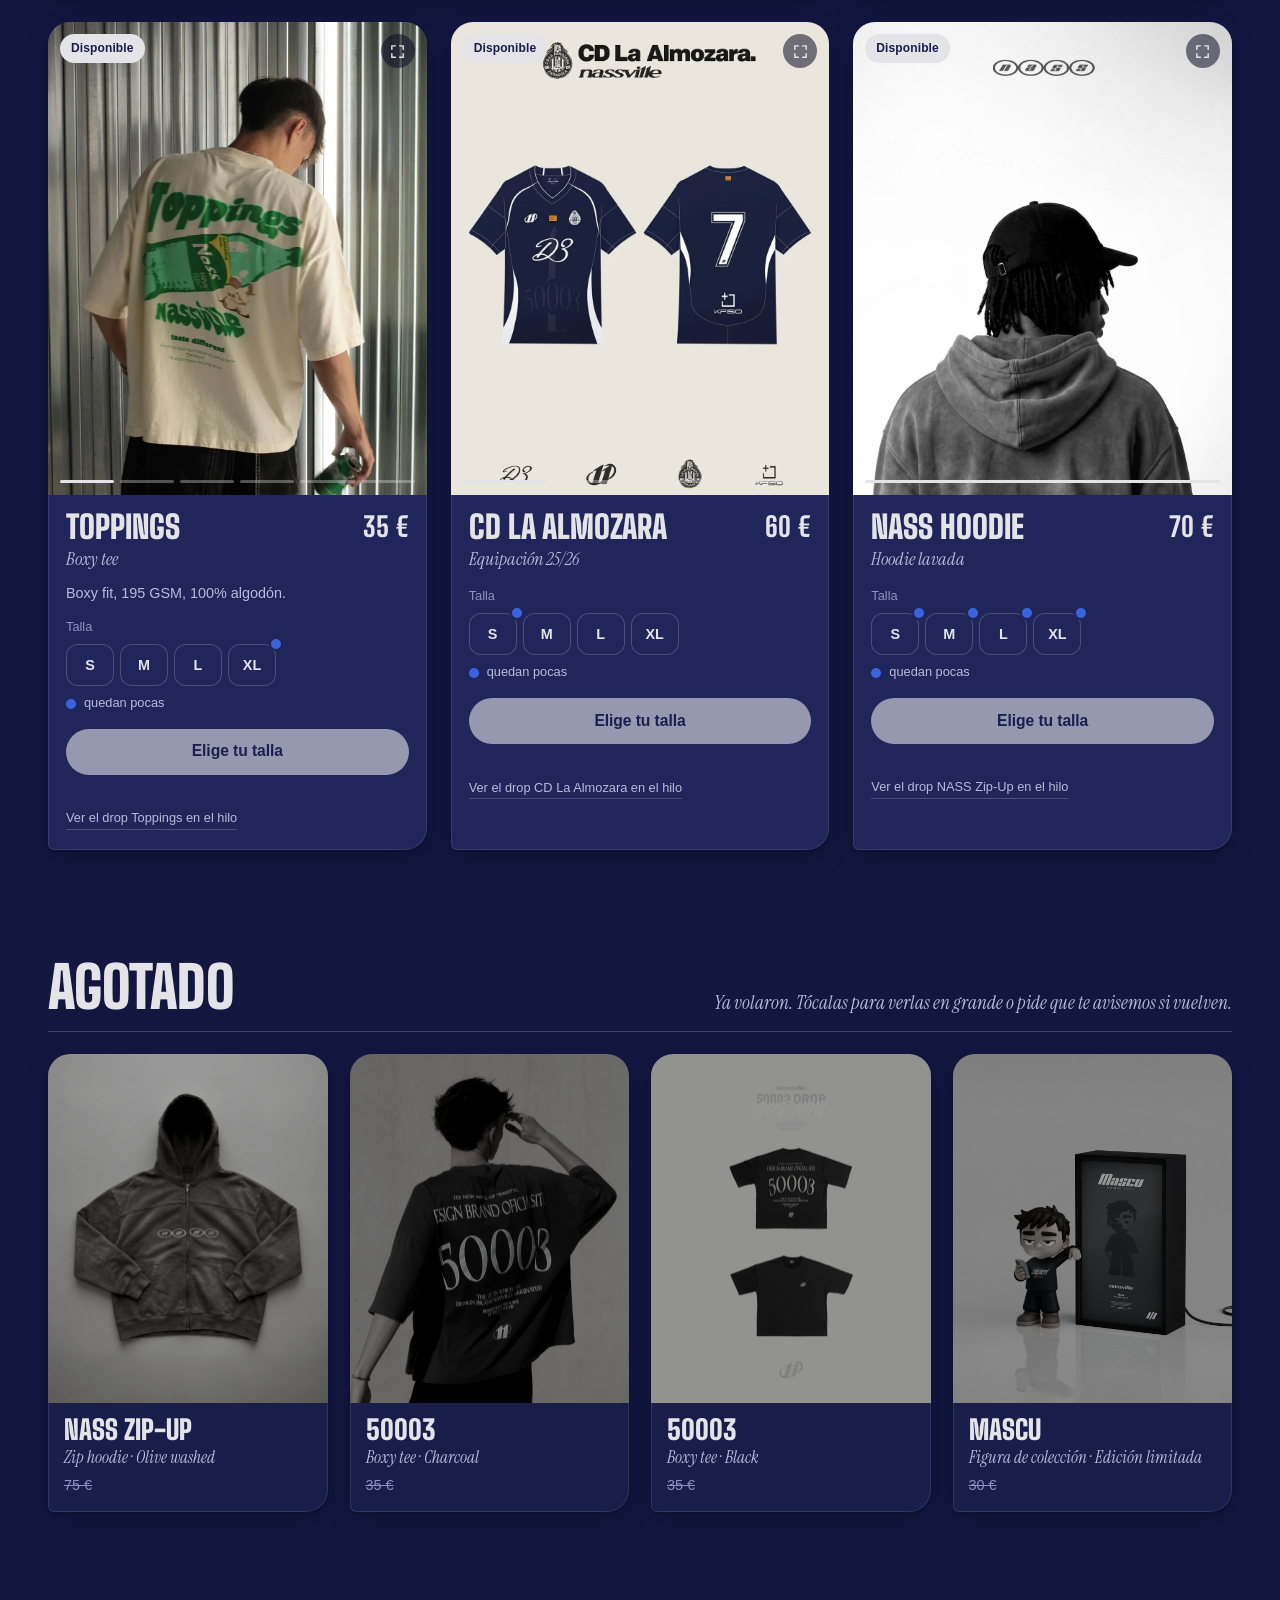
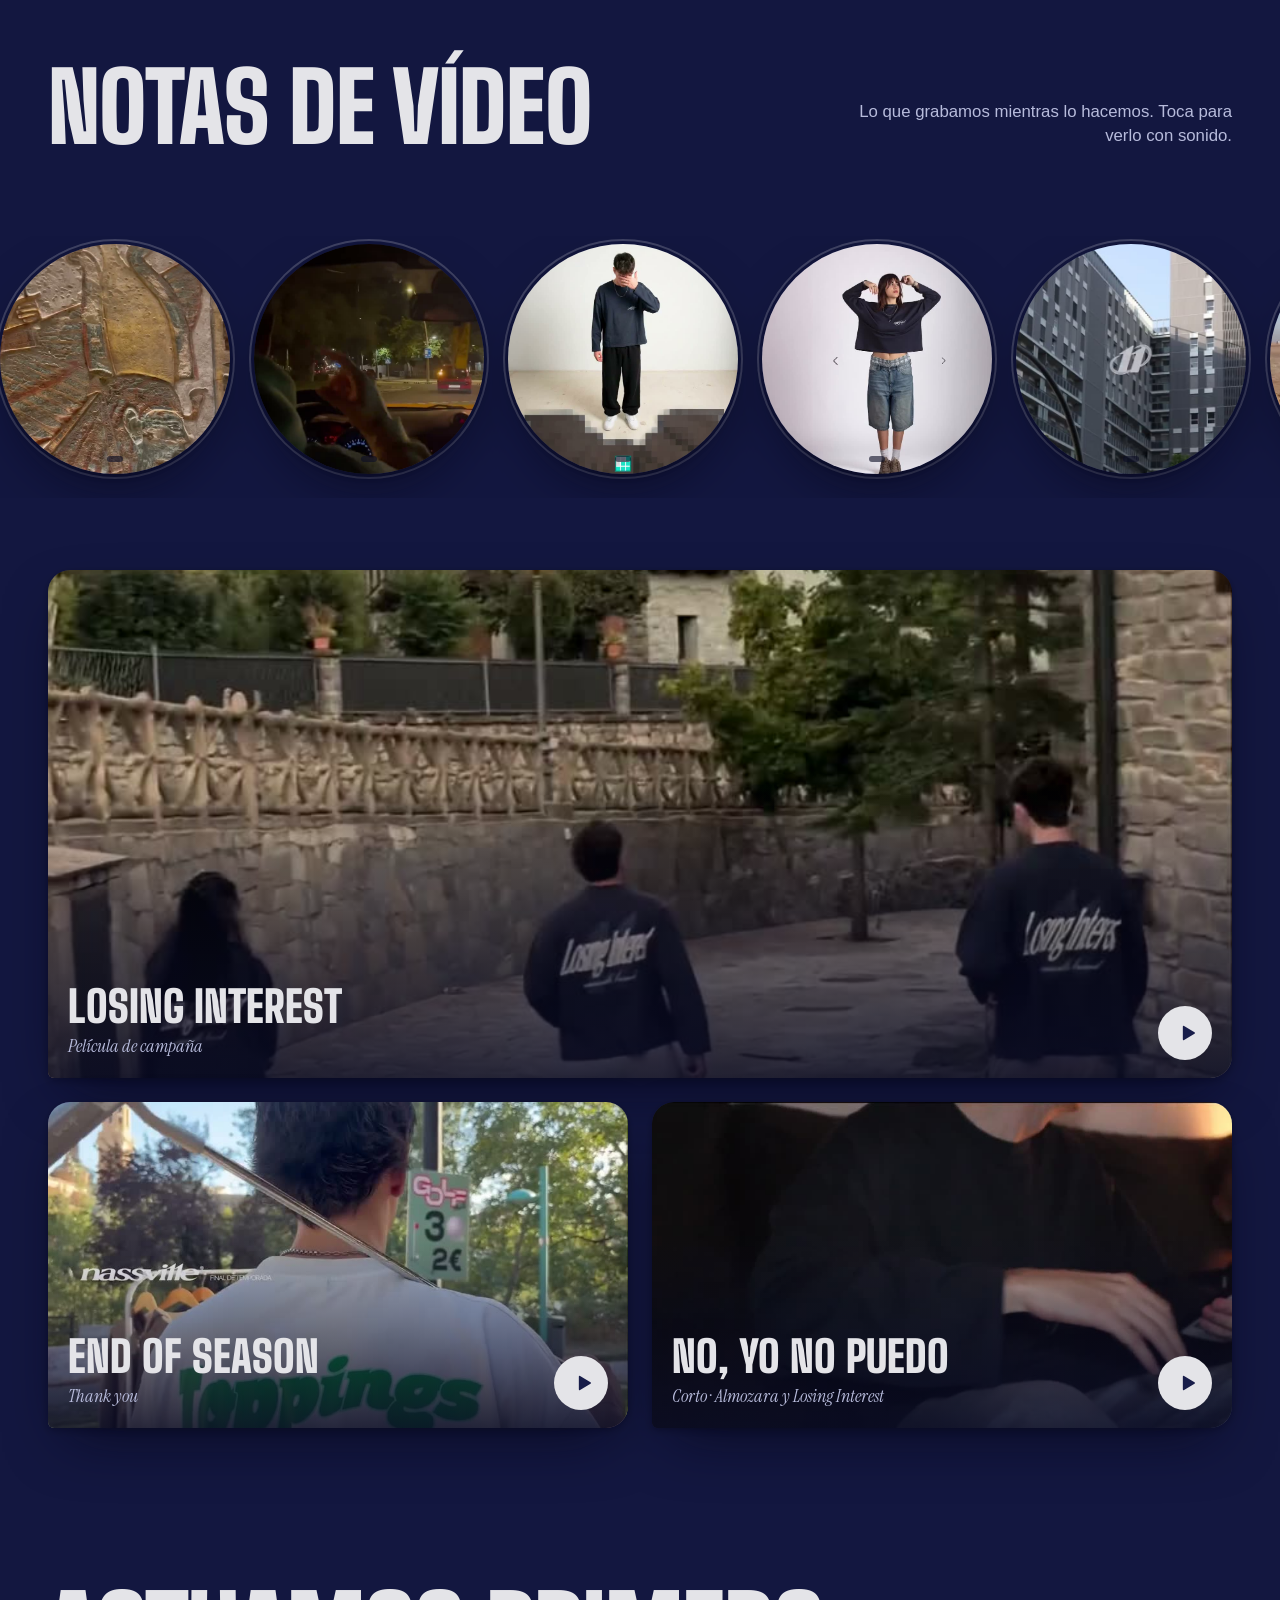
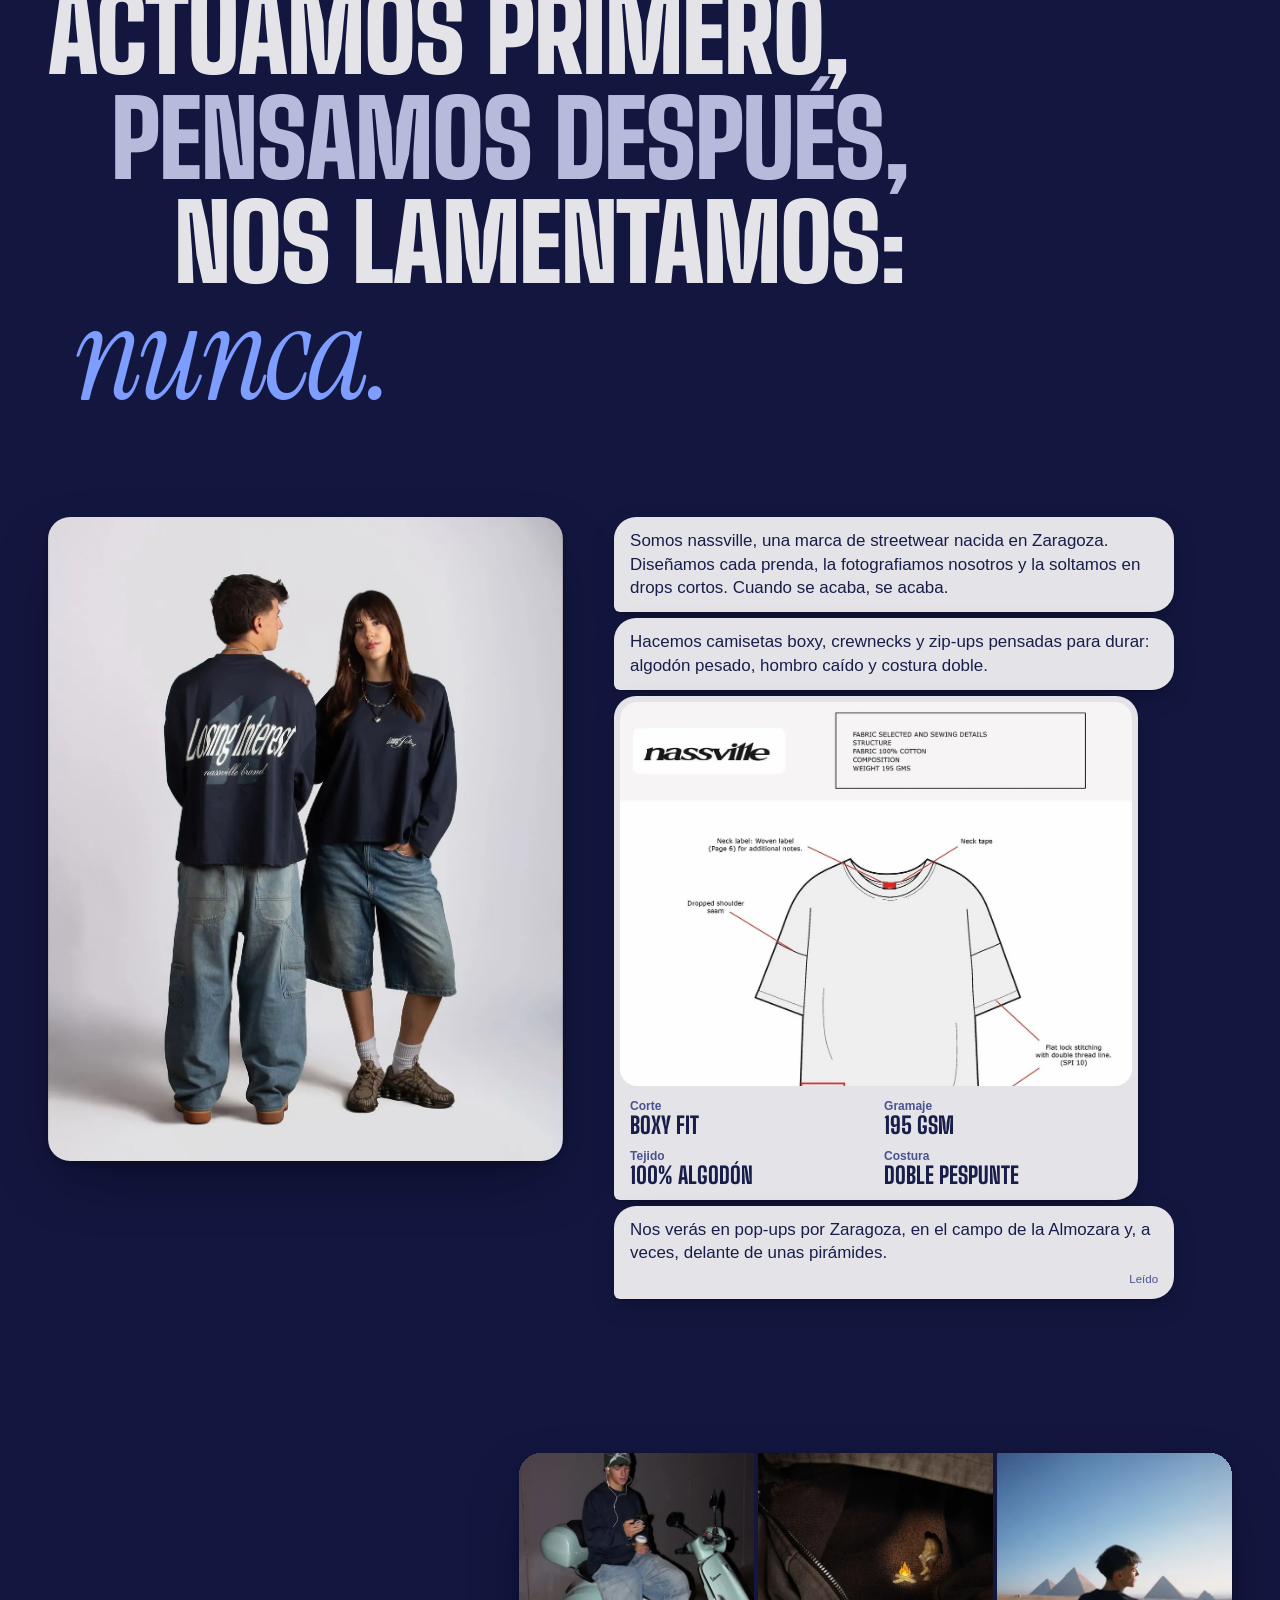
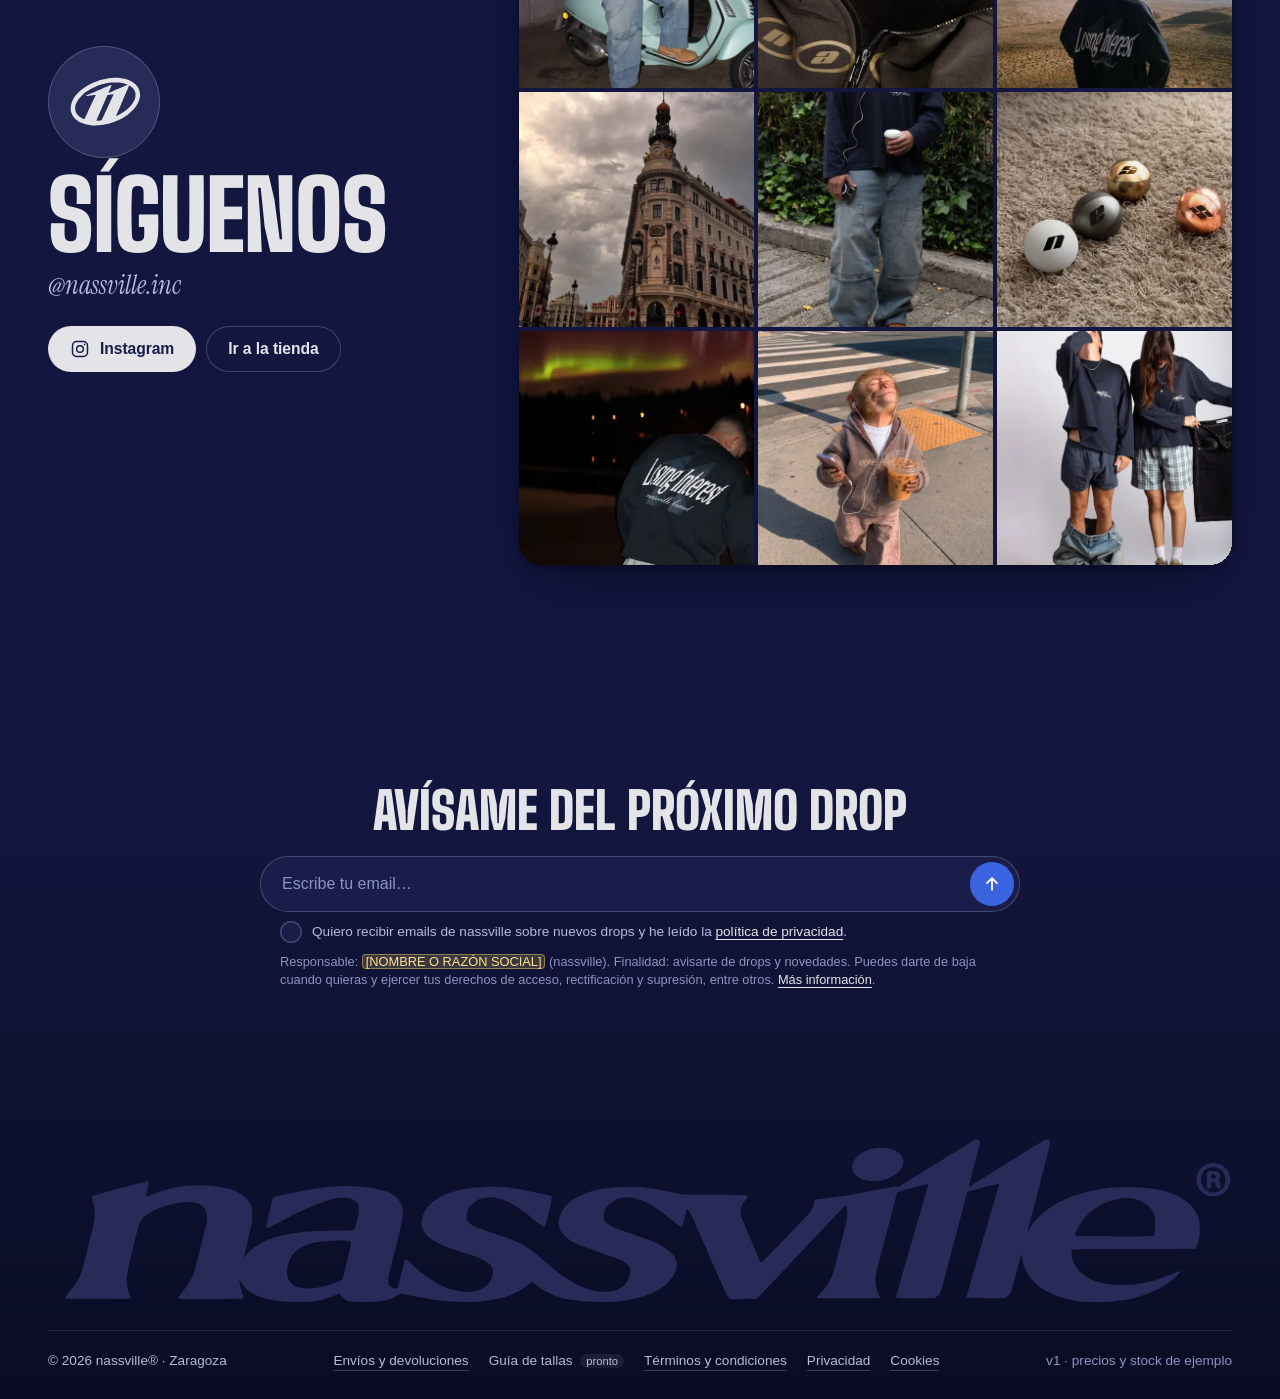
==== commit ac227307: "Sin banner de cookies, tipografías y Three.js en local, SEO listo para nassville.com - Fuera el avis" ====
--- a/index.html
+++ b/index.html
@@ -5,27 +5,38 @@
   <meta name="viewport" content="width=device-width, initial-scale=1, viewport-fit=cover">
   <title>nassville® — Tienda oficial</title>
   <meta name="description" content="nassville, streetwear de Zaragoza. Drops, catálogo y todo lo que queda en tu talla.">
+  <!-- dominio definitivo: canonical y vista previa al compartir (WhatsApp, Instagram, X) -->
+  <link rel="canonical" href="https://nassville.com/">
+  <meta property="og:type" content="website">
+  <meta property="og:site_name" content="nassville®">
+  <meta property="og:locale" content="es_ES">
+  <meta property="og:title" content="nassville® — Tienda oficial">
+  <meta property="og:description" content="nassville, streetwear de Zaragoza. Drops, catálogo y todo lo que queda en tu talla.">
+  <meta property="og:url" content="https://nassville.com/">
+  <meta property="og:image" content="https://nassville.com/assets/og.jpg">
+  <meta property="og:image:width" content="1200">
+  <meta property="og:image:height" content="630">
+  <meta property="og:image:alt" content="Tres personas de espaldas con la sudadera Losing Interest de nassville">
+  <meta name="twitter:card" content="summary_large_image">
   <meta name="theme-color" content="#151a40">
   <link rel="icon" href="favicon.ico" sizes="48x48">
   <link rel="icon" href="favicon.svg" type="image/svg+xml">
   <link rel="apple-touch-icon" href="apple-touch-icon.png">
   <!-- versión de prueba: fuera de buscadores, solo se entra con el enlace -->
   <meta name="robots" content="noindex, nofollow, noarchive">
-  <link rel="preconnect" href="https://fonts.googleapis.com">
-  <link rel="preconnect" href="https://fonts.gstatic.com" crossorigin>
-  <link href="https://fonts.googleapis.com/css2?family=Big+Shoulders+Display:wght@700;800;900&family=Instrument+Serif:ital@0;1&display=swap" rel="stylesheet">
-  <link rel="stylesheet" href="css/styles.css?v=56">
+  <link rel="preload" href="assets/fonts/big-shoulders-display-latin-900-normal.woff2" as="font" type="font/woff2" crossorigin>
+  <link rel="stylesheet" href="css/styles.css?v=57">
   <script type="importmap">
     { "imports": {
-      "three": "https://cdn.jsdelivr.net/npm/three@0.169.0/build/three.module.js",
-      "three/addons/": "https://cdn.jsdelivr.net/npm/three@0.169.0/examples/jsm/"
+      "three": "./js/vendor/three/build/three.module.js",
+      "three/addons/": "./js/vendor/three/examples/jsm/"
     } }
   </script>
   <!-- el logo 3D: Three.js empieza a bajar ya, a la vez que la página
        (siempre después del importmap, o el navegador lo ignora) -->
-  <link rel="modulepreload" href="https://cdn.jsdelivr.net/npm/three@0.169.0/build/three.module.js" crossorigin>
-  <link rel="modulepreload" href="https://cdn.jsdelivr.net/npm/three@0.169.0/examples/jsm/loaders/SVGLoader.js" crossorigin>
-  <link rel="modulepreload" href="https://cdn.jsdelivr.net/npm/three@0.169.0/examples/jsm/environments/RoomEnvironment.js" crossorigin>
+  <link rel="modulepreload" href="js/vendor/three/build/three.module.js">
+  <link rel="modulepreload" href="js/vendor/three/examples/jsm/loaders/SVGLoader.js">
+  <link rel="modulepreload" href="js/vendor/three/examples/jsm/environments/RoomEnvironment.js">
 </head>
 <body>
   <a class="skip" href="#tienda">Saltar a la tienda</a>
@@ -315,7 +326,6 @@
         <a href="terminos.html">Términos y condiciones</a>
         <a href="privacidad.html">Privacidad</a>
         <a href="cookies.html">Cookies</a>
-        <button type="button" class="linklike" data-cookie-settings>Preferencias de cookies</button>
       </nav>
       <p class="footer__note">v1 · precios y stock de ejemplo</p>
     </div>
@@ -418,12 +428,11 @@
 
   <div class="toast" data-toast role="status" aria-live="polite"></div>
 
-  <script src="js/data.js?v=56"></script>
-  <script src="js/logo-paths.js?v=56"></script>
-  <script src="js/bag-store.js?v=56"></script>
-  <script src="js/sfx.js?v=56"></script>
-  <script src="js/main.js?v=56"></script>
-  <script src="js/hero3d.js?v=56"></script>
-  <script src="js/consent.js?v=56"></script>
+  <script src="js/data.js?v=57"></script>
+  <script src="js/logo-paths.js?v=57"></script>
+  <script src="js/bag-store.js?v=57"></script>
+  <script src="js/sfx.js?v=57"></script>
+  <script src="js/main.js?v=57"></script>
+  <script src="js/hero3d.js?v=57"></script>
 </body>
 </html>
--- a/css/styles.css
+++ b/css/styles.css
@@ -2,6 +2,18 @@
    nassville® — v1
    El mundo: el hilo de mensajes de la marca sobre su azul marino.
    ========================================================================== */
+
+/* ---------- Tipografías (servidas desde la propia web, licencia OFL: assets/fonts/OFL-*.txt) ---------- */
+@font-face { font-family: "Big Shoulders Display"; font-style: normal; font-weight: 700; font-display: swap; src: url("../assets/fonts/big-shoulders-display-latin-ext-700-normal.woff2") format("woff2"); unicode-range: U+0100-02BA, U+02BD-02C5, U+02C7-02CC, U+02CE-02D7, U+02DD-02FF, U+0304, U+0308, U+0329, U+1D00-1DBF, U+1E00-1E9F, U+1EF2-1EFF, U+2020, U+20A0-20AB, U+20AD-20C0, U+2113, U+2C60-2C7F, U+A720-A7FF; }
+@font-face { font-family: "Big Shoulders Display"; font-style: normal; font-weight: 800; font-display: swap; src: url("../assets/fonts/big-shoulders-display-latin-ext-800-normal.woff2") format("woff2"); unicode-range: U+0100-02BA, U+02BD-02C5, U+02C7-02CC, U+02CE-02D7, U+02DD-02FF, U+0304, U+0308, U+0329, U+1D00-1DBF, U+1E00-1E9F, U+1EF2-1EFF, U+2020, U+20A0-20AB, U+20AD-20C0, U+2113, U+2C60-2C7F, U+A720-A7FF; }
+@font-face { font-family: "Big Shoulders Display"; font-style: normal; font-weight: 900; font-display: swap; src: url("../assets/fonts/big-shoulders-display-latin-ext-900-normal.woff2") format("woff2"); unicode-range: U+0100-02BA, U+02BD-02C5, U+02C7-02CC, U+02CE-02D7, U+02DD-02FF, U+0304, U+0308, U+0329, U+1D00-1DBF, U+1E00-1E9F, U+1EF2-1EFF, U+2020, U+20A0-20AB, U+20AD-20C0, U+2113, U+2C60-2C7F, U+A720-A7FF; }
+@font-face { font-family: "Instrument Serif"; font-style: normal; font-weight: 400; font-display: swap; src: url("../assets/fonts/instrument-serif-latin-ext-400-normal.woff2") format("woff2"); unicode-range: U+0100-02BA, U+02BD-02C5, U+02C7-02CC, U+02CE-02D7, U+02DD-02FF, U+0304, U+0308, U+0329, U+1D00-1DBF, U+1E00-1E9F, U+1EF2-1EFF, U+2020, U+20A0-20AB, U+20AD-20C0, U+2113, U+2C60-2C7F, U+A720-A7FF; }
+@font-face { font-family: "Instrument Serif"; font-style: italic; font-weight: 400; font-display: swap; src: url("../assets/fonts/instrument-serif-latin-ext-400-italic.woff2") format("woff2"); unicode-range: U+0100-02BA, U+02BD-02C5, U+02C7-02CC, U+02CE-02D7, U+02DD-02FF, U+0304, U+0308, U+0329, U+1D00-1DBF, U+1E00-1E9F, U+1EF2-1EFF, U+2020, U+20A0-20AB, U+20AD-20C0, U+2113, U+2C60-2C7F, U+A720-A7FF; }
+@font-face { font-family: "Big Shoulders Display"; font-style: normal; font-weight: 700; font-display: swap; src: url("../assets/fonts/big-shoulders-display-latin-700-normal.woff2") format("woff2"); unicode-range: U+0000-00FF, U+0131, U+0152-0153, U+02BB-02BC, U+02C6, U+02DA, U+02DC, U+0304, U+0308, U+0329, U+2000-206F, U+20AC, U+2122, U+2191, U+2193, U+2212, U+2215, U+FEFF, U+FFFD; }
+@font-face { font-family: "Big Shoulders Display"; font-style: normal; font-weight: 800; font-display: swap; src: url("../assets/fonts/big-shoulders-display-latin-800-normal.woff2") format("woff2"); unicode-range: U+0000-00FF, U+0131, U+0152-0153, U+02BB-02BC, U+02C6, U+02DA, U+02DC, U+0304, U+0308, U+0329, U+2000-206F, U+20AC, U+2122, U+2191, U+2193, U+2212, U+2215, U+FEFF, U+FFFD; }
+@font-face { font-family: "Big Shoulders Display"; font-style: normal; font-weight: 900; font-display: swap; src: url("../assets/fonts/big-shoulders-display-latin-900-normal.woff2") format("woff2"); unicode-range: U+0000-00FF, U+0131, U+0152-0153, U+02BB-02BC, U+02C6, U+02DA, U+02DC, U+0304, U+0308, U+0329, U+2000-206F, U+20AC, U+2122, U+2191, U+2193, U+2212, U+2215, U+FEFF, U+FFFD; }
+@font-face { font-family: "Instrument Serif"; font-style: normal; font-weight: 400; font-display: swap; src: url("../assets/fonts/instrument-serif-latin-400-normal.woff2") format("woff2"); unicode-range: U+0000-00FF, U+0131, U+0152-0153, U+02BB-02BC, U+02C6, U+02DA, U+02DC, U+0304, U+0308, U+0329, U+2000-206F, U+20AC, U+2122, U+2191, U+2193, U+2212, U+2215, U+FEFF, U+FFFD; }
+@font-face { font-family: "Instrument Serif"; font-style: italic; font-weight: 400; font-display: swap; src: url("../assets/fonts/instrument-serif-latin-400-italic.woff2") format("woff2"); unicode-range: U+0000-00FF, U+0131, U+0152-0153, U+02BB-02BC, U+02C6, U+02DA, U+02DC, U+0304, U+0308, U+0329, U+2000-206F, U+20AC, U+2122, U+2191, U+2193, U+2212, U+2215, U+FEFF, U+FFFD; }
 
 :root {
   /* Azul marino del logo, de más profundo a más claro */
@@ -2416,7 +2428,7 @@
 .hero__canvas.is-ready { opacity: 1; }
 
 /* ==========================================================================
-   Legal: páginas de privacidad, cookies y términos, aviso de cookies y
+   Legal: páginas de privacidad, cookies y términos y
    consentimiento del formulario de email
    ========================================================================== */
 
@@ -2478,39 +2490,6 @@
   font-size: 0.8rem; line-height: 1.45;
   color: var(--ink-faint);
 }
-
-/* ---------- Aviso de cookies ---------- */
-.cookies {
-  position: fixed; z-index: 90;
-  left: 50%; bottom: calc(16px + env(safe-area-inset-bottom));
-  width: min(calc(100% - 32px), 560px);
-  padding: 18px 20px 16px;
-  border-radius: var(--r-bubble);
-  border-bottom-left-radius: var(--r-tail);
-  background: var(--navy-800);
-  box-shadow: inset 0 0 0 1px var(--line-strong), 0 24px 60px -18px rgba(0, 0, 0, 0.7);
-  color: var(--pearl);
-  opacity: 0;
-  transform: translate(-50%, 16px);
-  transition: opacity 220ms ease, transform 320ms var(--ease-out);
-}
-.cookies.is-on { opacity: 1; transform: translate(-50%, 0); }
-/* en pantallas anchas, a la derecha: abajo a la izquierda está el aviso del drop */
-@media (min-width: 900px) {
-  .cookies { left: auto; right: var(--gutter); width: 440px; transform: translateY(16px); }
-  .cookies.is-on { transform: none; }
-}
-.cookies[hidden] { display: none; }
-.cookies__title {
-  margin: 0 0 4px;
-  font-family: var(--f-display); font-weight: 900; text-transform: uppercase;
-  font-size: 1.5rem; line-height: 1;
-}
-.cookies__text { margin: 0; font-size: 0.9rem; line-height: 1.45; color: var(--ink-soft); }
-.cookies__text a { color: var(--pearl); text-underline-offset: 0.2em; }
-/* aceptar y rechazar, igual de visibles (guía de cookies de la AEPD) */
-.cookies__actions { display: grid; grid-template-columns: 1fr 1fr; gap: 10px; margin-top: 14px; }
-.cookies__btn { min-height: 44px; box-shadow: inset 0 0 0 1px var(--line-strong); }
 
 /* ---------- Páginas legales ---------- */
 .legal-page { min-height: 100vh; display: flex; flex-direction: column; }
@@ -2632,13 +2611,6 @@
   font-size: 0.85rem; color: var(--ink-soft);
 }
 .legal__foot p { margin: 0; }
-
-@media (prefers-reduced-motion: reduce) {
-  .cookies { transition: opacity 160ms ease; transform: translate(-50%, 0); }
-}
-@media (prefers-reduced-motion: reduce) and (min-width: 900px) {
-  .cookies { transform: none; }
-}
 
 /* ---------- Dedo, no ratón: objetivos de 44 px en pantallas táctiles ----------
    Con ratón se mantiene la medida compacta; con el dedo cada control crece
